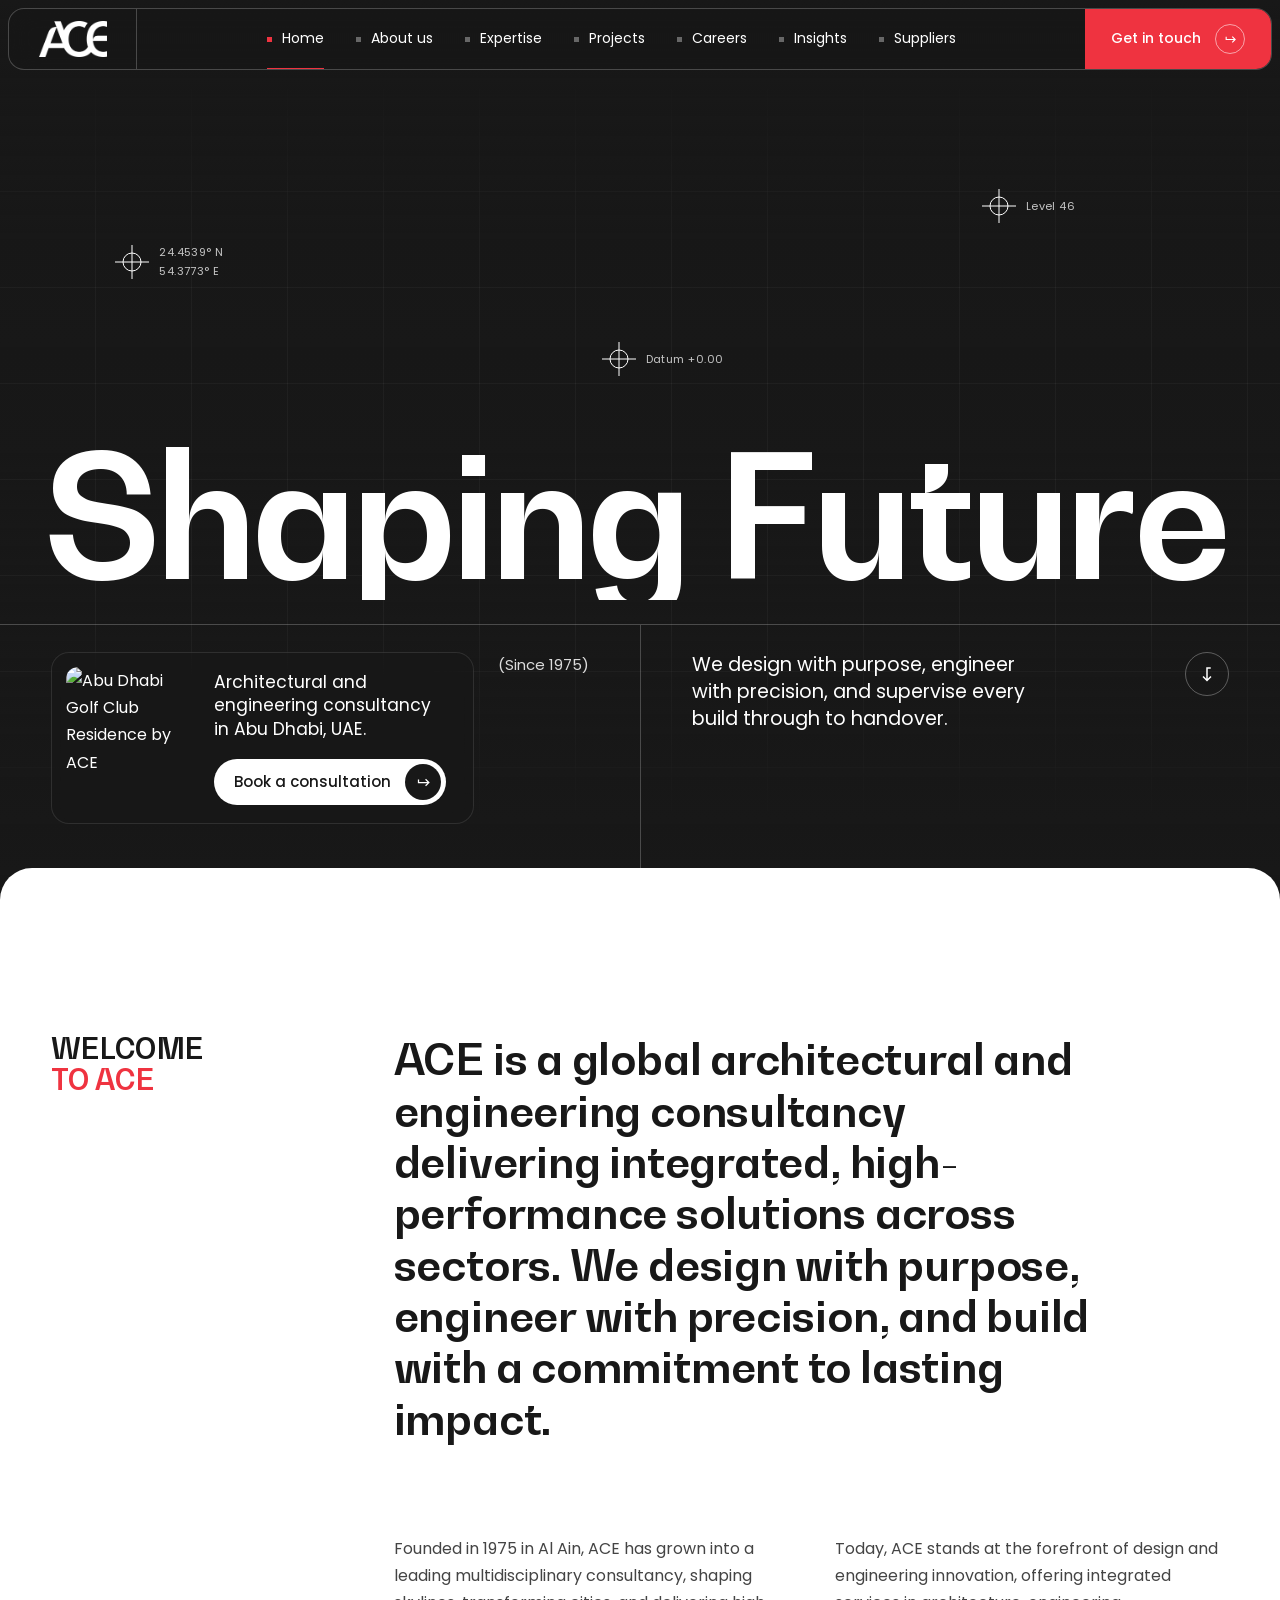
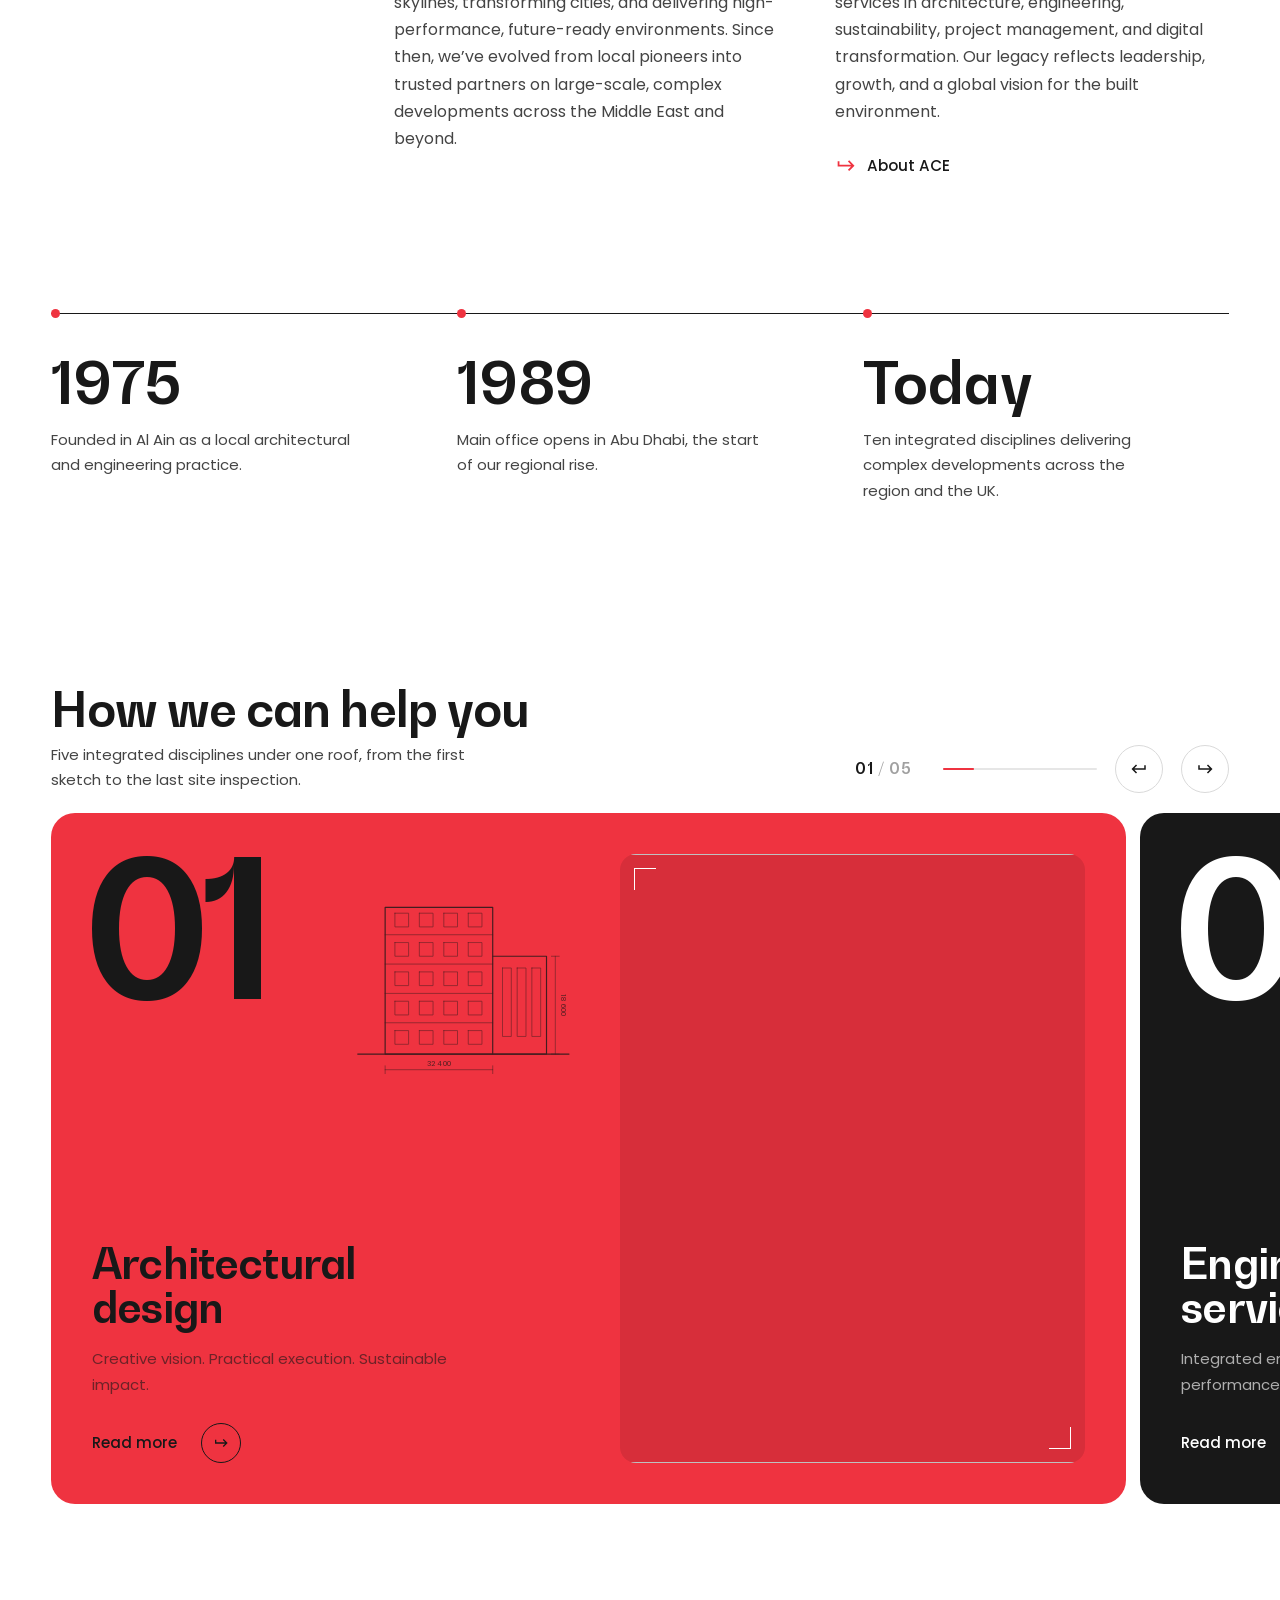
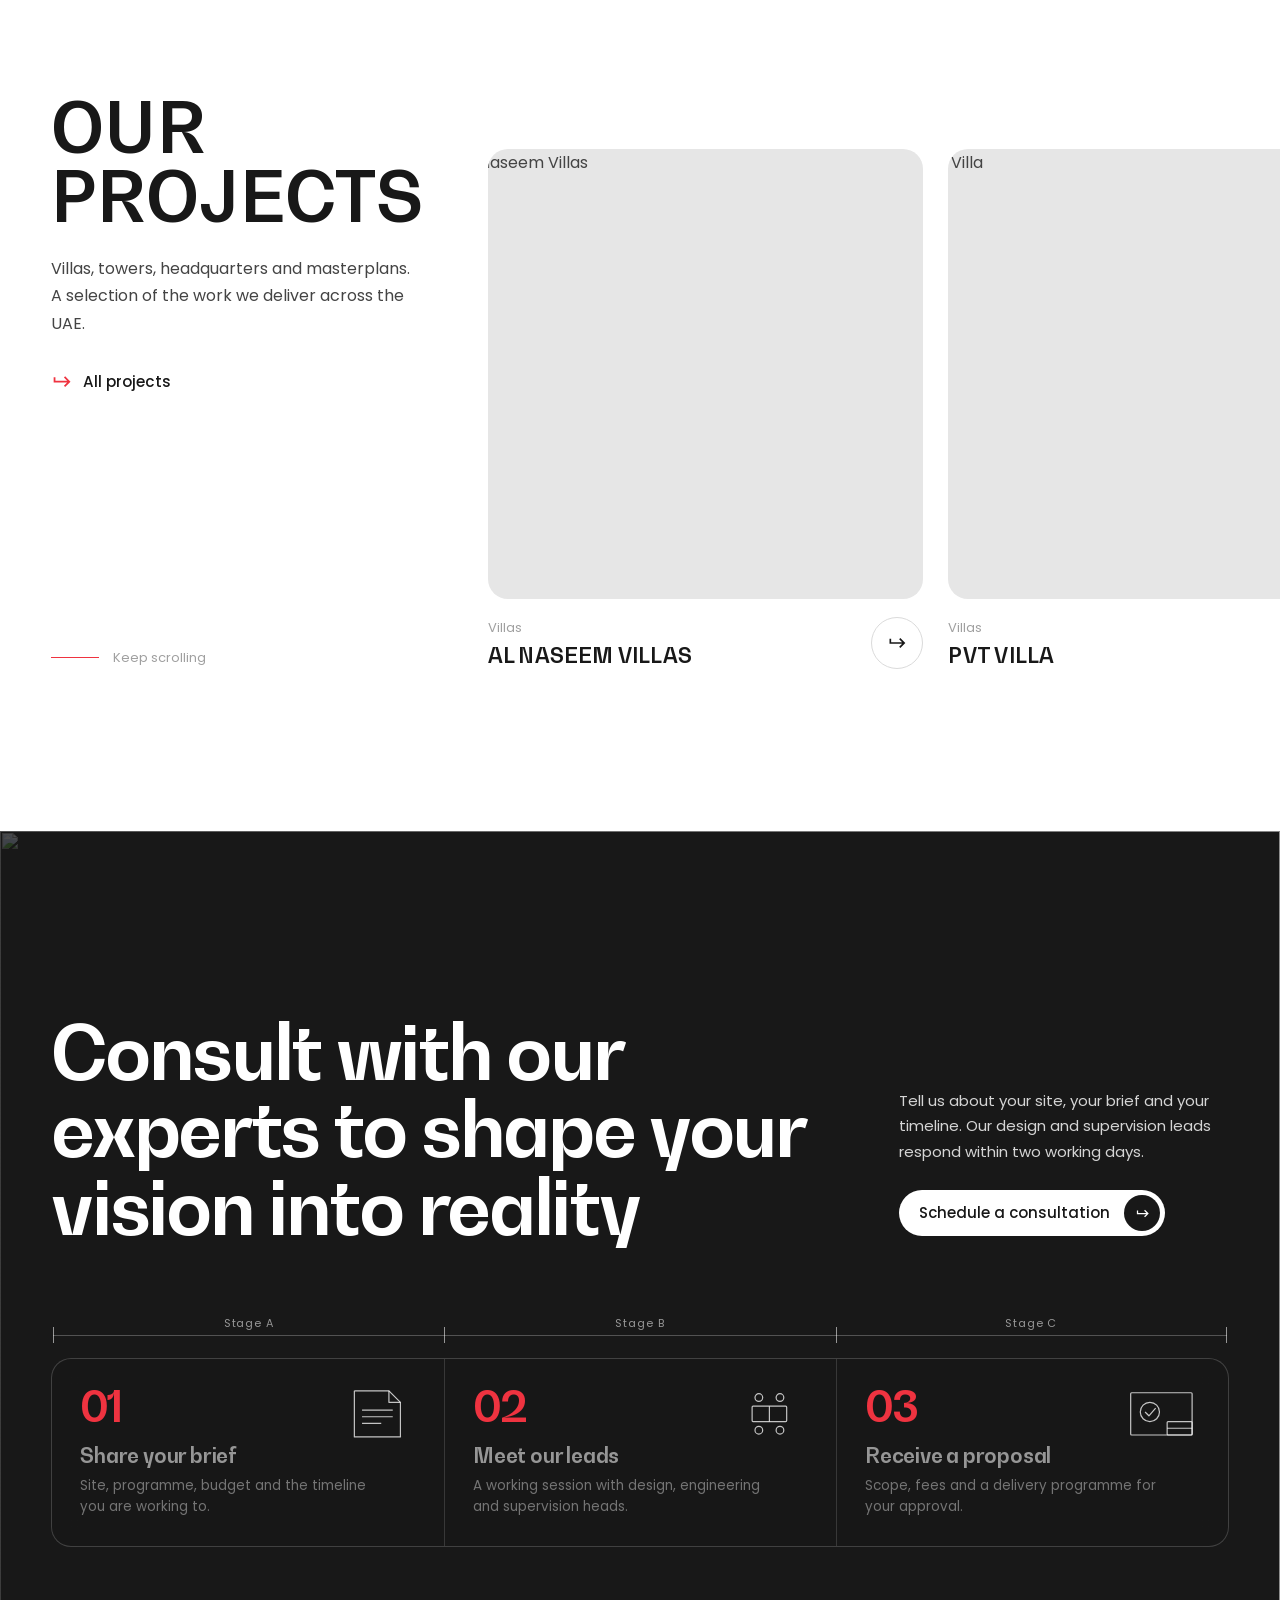
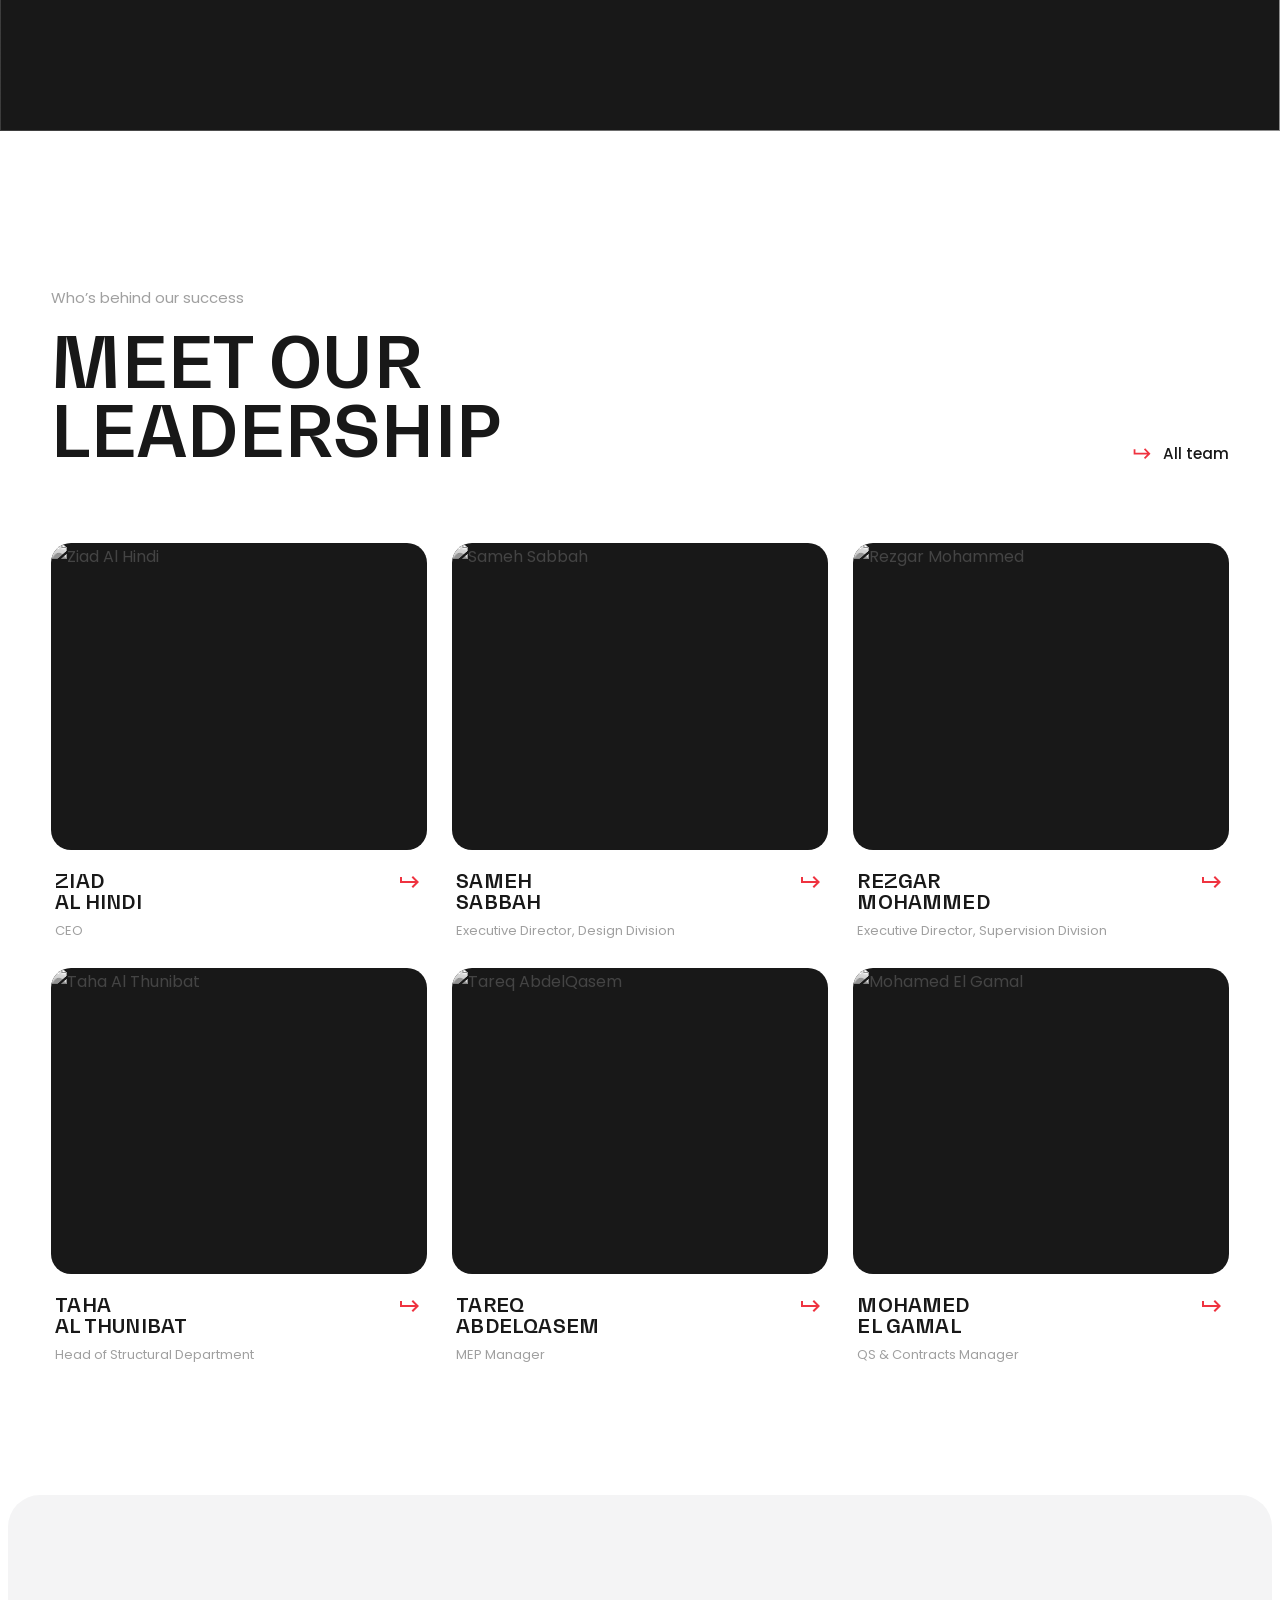
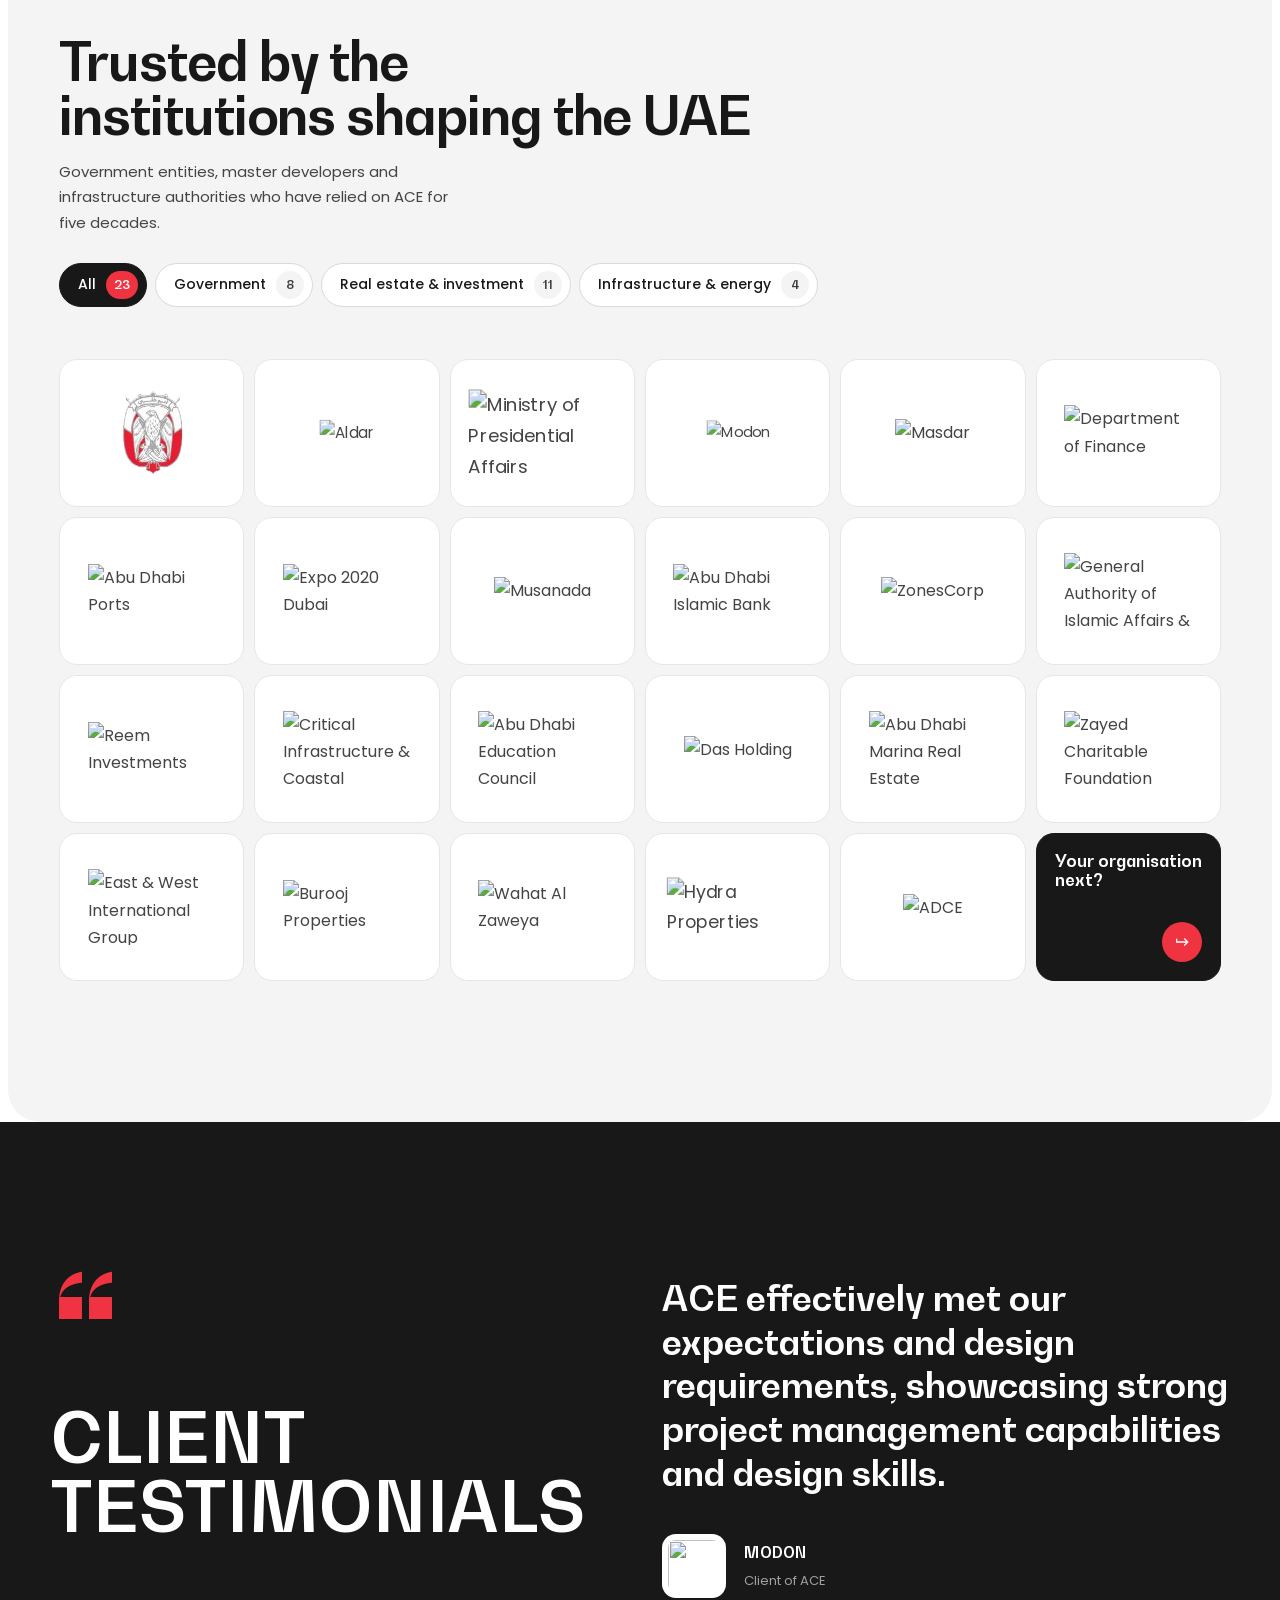
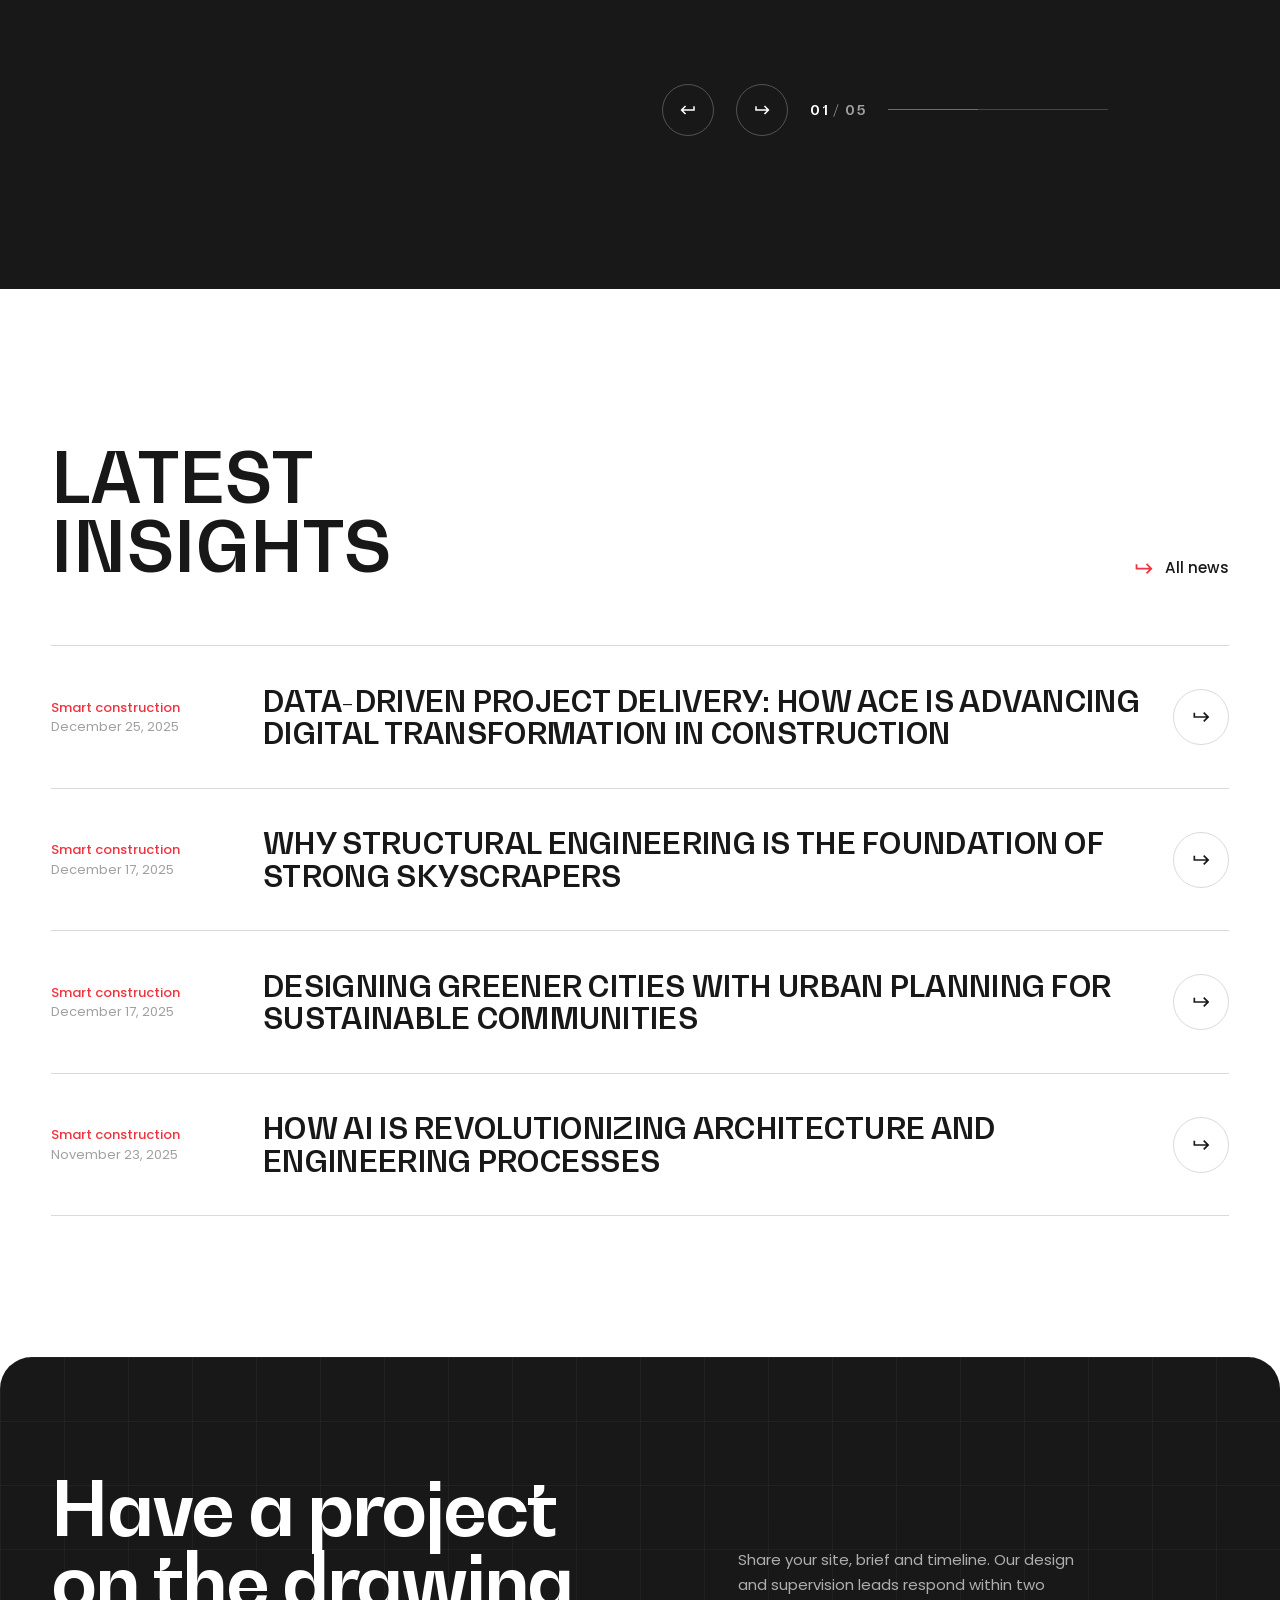
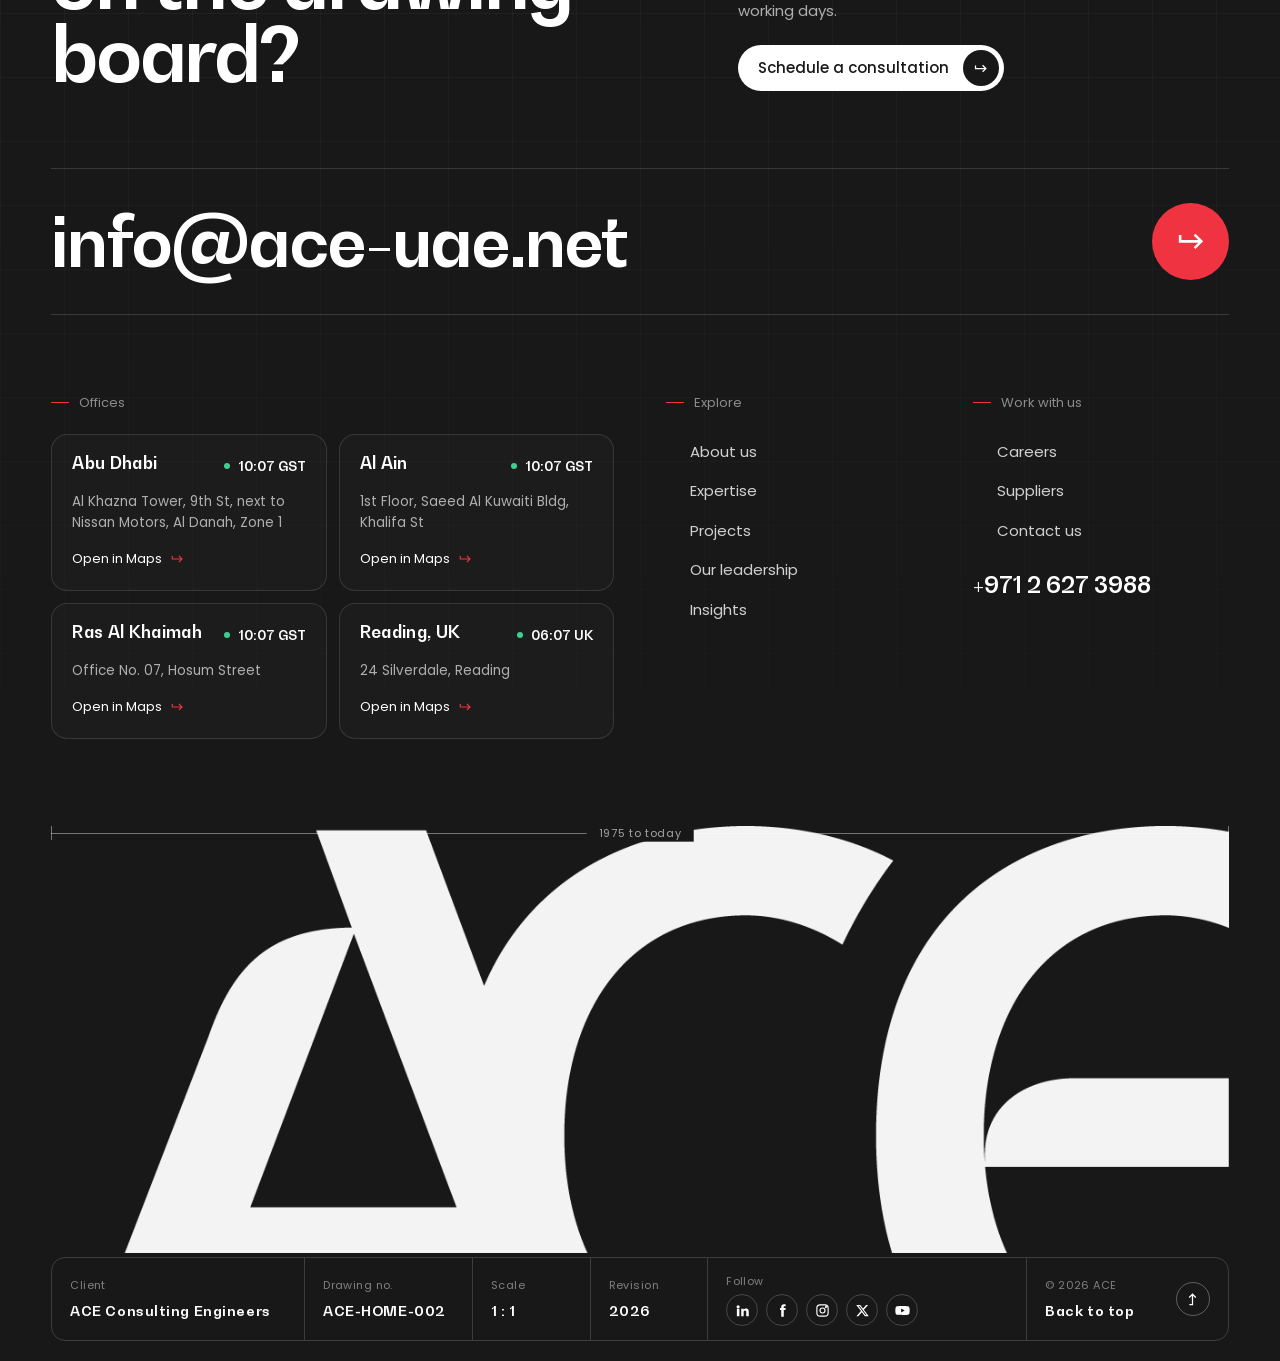
==== index.html @ 5bf9ca22 "Fix What We Do scroll travel and restore option-2 consult sheet styling." ====
<!DOCTYPE html>
<html lang="en">
<head>
<meta charset="utf-8">
<meta name="viewport" content="width=device-width, initial-scale=1, viewport-fit=cover">
<title>ACE | Architectural & Engineering Consultancy — Home, option 2</title>
<meta name="description" content="ACE is a global architectural and engineering consultancy delivering integrated, high-performance solutions since 1975.">
<link rel="preconnect" href="https://fonts.googleapis.com">
<link rel="preconnect" href="https://fonts.gstatic.com" crossorigin>
<link href="https://fonts.googleapis.com/css2?family=Poppins:wght@300;400;500;600&display=swap" rel="stylesheet">
<script>
  // Decide on motion before first paint so the intro never flashes
  (function () {
    var reduce = window.matchMedia('(prefers-reduced-motion: reduce)').matches;
    if (!reduce) document.documentElement.classList.add('anim');
  })();
</script>
<style>
@font-face {
  font-family: 'bw';
  src: url([data-uri]) format('woff2');
  font-display: swap;
}

:root {
  color-scheme: light;
  --red: #EF3340;
  --red-deep: #D91E31;
  --ink: #181818;
  --deep: #212121;
  --graphite: #414042;
  --text: #444444;
  --stone: #A0A0A0;
  --line: #DADADA;
  --mist: #E6E6E6;
  --paper: #F4F4F5;
  --white: #FFFFFF;

  --display: 'bw', 'Poppins', 'Helvetica Neue', Arial, sans-serif;
  --body: 'Poppins', 'Helvetica Neue', Arial, sans-serif;

  --gutter: clamp(20px, 4vw, 64px);
  --max: 1440px;
  --ease: cubic-bezier(.22, .8, .2, 1);
}

*, *::before, *::after { box-sizing: border-box; }
html { -webkit-text-size-adjust: 100%; }
html.lenis, html.lenis body { height: auto; }
.lenis.lenis-smooth { scroll-behavior: auto !important; }
.lenis.lenis-stopped { overflow: hidden; }

body {
  margin: 0;
  background: var(--white);
  color: var(--text);
  font-family: var(--body);
  font-size: 16px;
  line-height: 1.7;
  font-weight: 400;
  -webkit-font-smoothing: antialiased;
  overflow-x: hidden;
}
img { display: block; max-width: 100%; }
a { color: inherit; text-decoration: none; }
button { font: inherit; color: inherit; background: none; border: 0; cursor: pointer; padding: 0; }
:focus-visible { outline: 2px solid var(--red); outline-offset: 3px; border-radius: 2px; }
h1, h2, h3, h4 { margin: 0; font-family: var(--display); font-weight: 500; color: var(--ink); text-transform: uppercase; letter-spacing: .01em; line-height: 1; }
p { margin: 0; }
ul { margin: 0; padding: 0; list-style: none; }

.wrap { width: 100%; max-width: var(--max); margin: 0 auto; padding-left: var(--gutter); padding-right: var(--gutter); }
.sr { position: absolute; width: 1px; height: 1px; overflow: hidden; clip: rect(0 0 0 0); white-space: nowrap; }
.h2 { font-size: clamp(2.4rem, 5.4vw, 5rem); }
.lead { font-size: clamp(1rem, 1.15vw, 1.125rem); color: var(--text); max-width: 60ch; }

/* Arrow link — the brand's red arrow, kept from the current site */
.arrow-link {
  display: inline-flex; align-items: center; gap: .7em;
  font-family: var(--body); font-weight: 500; font-size: .95rem; color: var(--ink);
}
.arrow-link svg { width: 1.4em; height: 1.4em; color: var(--red); transition: transform .5s var(--ease); }
.arrow-link:hover svg { transform: translateX(6px); }

.btn {
  display: inline-flex; align-items: center; gap: .8em;
  height: 52px; padding: 0 26px; border-radius: 999px; white-space: nowrap;
  font-weight: 500; font-size: .95rem; letter-spacing: .01em;
  transition: background-color .4s var(--ease), color .4s var(--ease), border-color .4s var(--ease);
}
.btn--red { background: var(--red); color: var(--white); }
.btn--red:hover { background: var(--red-deep); }
.btn--ghost { border: 1px solid rgba(255,255,255,.5); color: var(--white); }
.btn--ghost:hover { background: var(--white); color: var(--ink); border-color: var(--white); }
.btn svg { width: 18px; height: 18px; }

/* ───────── Scroll progress ───────── */
.progress { position: fixed; inset: 0 0 auto 0; height: 3px; z-index: 120; pointer-events: none; }
.progress span { display: block; height: 100%; background: var(--red); transform-origin: 0 50%; transform: scaleX(0); }

/* ───────── Intro loader ───────── */
.loader { display: none; }
.anim .loader {
  display: flex; position: fixed; inset: 0; z-index: 200;
  background: var(--ink); color: var(--white);
  align-items: center; justify-content: center; flex-direction: column; gap: 28px;
}
.loader__logo { width: clamp(140px, 16vw, 220px); overflow: hidden; }
.loader__logo img { width: 100%; height: auto; }
.loader__years { font-family: var(--display); font-size: 14px; letter-spacing: .3em; color: var(--stone); display: flex; gap: 14px; align-items: center; }
.loader__years i { display: block; width: 60px; height: 1px; background: rgba(255,255,255,.25); position: relative; overflow: hidden; }
.loader__years i::after { content: ""; position: absolute; inset: 0; background: var(--red); transform: scaleX(var(--p, 0)); transform-origin: 0 50%; }

/* ───────── Header ───────── */
.header {
  position: fixed; top: 0; left: 0; right: 0; z-index: 100;
  padding-top: env(safe-area-inset-top, 0px);
  transition: transform .6s var(--ease), background-color .5s var(--ease), box-shadow .5s var(--ease);
}
.header__in { position: relative; display: flex; align-items: stretch; height: 62px; margin: 8px 8px 0; border: 1px solid rgba(255,255,255,.22); border-radius: 16px; overflow: hidden; background: rgba(24,24,24,.18); -webkit-backdrop-filter: blur(12px); backdrop-filter: blur(12px); transition: background-color .5s var(--ease), border-color .5s var(--ease); }
.header__logo { position: relative; flex: none; width: 128px; display: flex; align-items: center; justify-content: center; border-right: 1px solid rgba(255,255,255,.22); transition: border-color .5s var(--ease); }
.header__logo img { position: absolute; left: 50%; top: 50%; width: 68px; height: 36px; transform: translate(-50%, -50%); object-fit: contain; transition: opacity .4s var(--ease); }
.header__logo .dark { opacity: 0; }
.nav { flex: 1; display: flex; align-items: center; justify-content: center; gap: 0; }
.nav a { display: inline-flex; align-items: center; gap: 10px; height: 100%; padding: 0 clamp(10px, 1.25vw, 20px); font-size: 14px; color: var(--white); position: relative; transition: color .4s var(--ease); }
.nav a::before { content: ""; width: 5px; height: 5px; background: currentColor; opacity: .35; flex: none; transition: transform .5s var(--ease), background-color .4s var(--ease), opacity .4s var(--ease); }
.nav a:hover::before { opacity: 1; background: var(--red); transform: rotate(45deg) scale(1.3); }
.nav a[aria-current="page"]::before { opacity: 1; background: var(--red); }
.nav a::after { content: ""; position: absolute; left: clamp(10px, 1.25vw, 20px); right: clamp(10px, 1.25vw, 20px); bottom: -1px; height: 2px; background: var(--red); transform: scaleX(0); transform-origin: 0 50%; transition: transform .5s var(--ease); }
.nav a[aria-current="page"]::after { transform: scaleX(1); }
.header__meta { display: flex; align-items: center; gap: 10px; padding: 0 22px; border-left: 1px solid rgba(255,255,255,.22); font-size: 13px; color: rgba(255,255,255,.8); white-space: nowrap; transition: color .4s, border-color .5s var(--ease); }
.header__meta i { width: 5px; height: 5px; background: #3ECF8E; display: block; }
.nav-cta { display: inline-flex; align-items: center; gap: 14px; padding: 0 26px; background: var(--red); color: var(--white); font-size: 14px; font-weight: 500; white-space: nowrap; transition: background-color .4s var(--ease); }
.nav-cta span { width: 30px; height: 30px; border-radius: 50%; border: 1px solid rgba(255,255,255,.55); display: flex; align-items: center; justify-content: center; transition: transform .5s var(--ease), background-color .4s; }
.nav-cta svg { width: 13px; height: 13px; }
.nav-cta:hover { background: var(--red-deep); }
.nav-cta:hover span { transform: translateX(3px); background: var(--white); color: var(--red); }
.menu-btn { display: none; width: 62px; flex: none; border-left: 1px solid rgba(255,255,255,.22); align-items: center; justify-content: center; flex-direction: column; gap: 5px; margin-left: auto; }
.menu-btn span { display: block; width: 18px; height: 1.5px; background: var(--white); transition: transform .4s var(--ease), background-color .4s; }

.header.is-solid .header__in { background: rgba(255,255,255,.94); border-color: var(--line); }
.header.is-solid .header__logo, .header.is-solid .header__meta, .header.is-solid .menu-btn { border-color: var(--line); }
.header.is-solid .header__logo .dark { opacity: 1; }
.header.is-solid .header__logo .light { opacity: 0; }
.header.is-solid .nav a, .header.is-solid .header__meta { color: var(--ink); }
.header.is-solid .menu-btn span { background: var(--ink); }
.header.is-hidden, .header.is-tucked { transform: translateY(-100%); }

.mobile-menu {
  position: fixed; inset: 0; z-index: 99; color: var(--white);
  padding: calc(92px + env(safe-area-inset-top, 0px)) 22px calc(22px + env(safe-area-inset-bottom, 0px));
  display: flex; flex-direction: column; justify-content: space-between; gap: 24px;
  background-color: var(--ink);
  background-image: linear-gradient(rgba(255,255,255,.05) 1px, transparent 1px), linear-gradient(90deg, rgba(255,255,255,.05) 1px, transparent 1px);
  background-size: 56px 56px;
  clip-path: inset(0 0 100% 0); transition: clip-path .7s var(--ease); visibility: hidden;
  overflow-y: auto; -webkit-overflow-scrolling: touch;
}
.mobile-menu.is-open { clip-path: inset(0 0 0 0); visibility: visible; }
.mobile-menu nav { overflow: visible; }
.mobile-menu nav a { display: flex; align-items: center; gap: 14px; font-family: var(--display); text-transform: none; font-size: clamp(1.45rem, 6.4vw, 2rem); letter-spacing: -.02em; line-height: 1.15; color: var(--white); padding: 13px 2px; border-bottom: 1px solid rgba(255,255,255,.12); }
.mobile-menu nav a span { font-family: var(--body); font-size: 12px; letter-spacing: .12em; color: var(--red); width: 26px; flex: none; }
.mobile-menu nav a[aria-current="page"] span { color: var(--white); }
.mobile-menu nav a:hover, .mobile-menu nav a:active { color: var(--red); }
.mobile-menu__foot { display: flex; flex-direction: column; align-items: flex-start; gap: 16px; padding-top: 8px; }
.mobile-menu__foot .pill { background: var(--red); color: var(--white); }
.mobile-menu__foot .pill b { background: var(--white); color: var(--red); }
.mobile-menu p { color: rgba(255,255,255,.62); font-size: 14px; line-height: 1.6; }
.mobile-menu p a { color: var(--white); }
body.menu-open { overflow: hidden; }
body.menu-open .header { transform: none; }
body.menu-open .header__in { background: rgba(24,24,24,.78); border-color: rgba(255,255,255,.2); -webkit-backdrop-filter: blur(18px); backdrop-filter: blur(18px); }
body.menu-open .header .header__logo .dark { opacity: 0; }
body.menu-open .header .header__logo .light { opacity: 1; }
body.menu-open .menu-btn { border-color: rgba(255,255,255,.28); background: rgba(255,255,255,.06); }
body.menu-open .menu-btn span { background: var(--white); }
body.menu-open .menu-btn span:first-child { transform: translateY(3.25px) rotate(45deg); }
body.menu-open .menu-btn span:last-child { transform: translateY(-3.25px) rotate(-45deg); }

/* ───────── Hero ───────── */
.hero { position: relative; height: 100vh; height: 100svh; min-height: 700px; overflow: hidden; background: var(--ink); color: var(--white); display: flex; flex-direction: column; justify-content: flex-end; }
.hero__media { position: absolute; inset: 0; will-change: transform; overflow: hidden; }
.hero__vid { width: 100%; height: 100%; object-fit: cover; display: block; transform: scale(1.08); }
.hero__shade { position: absolute; inset: 0; background: linear-gradient(180deg, rgba(24,24,24,.5) 0%, rgba(24,24,24,0) 26%, rgba(24,24,24,.08) 50%, rgba(24,24,24,.72) 82%, rgba(24,24,24,.86) 100%); }
/* Drafting overlay: grid, survey marks, dimension lines */
.hero__grid-lines { position: absolute; inset: 0; pointer-events: none; opacity: .55;
  background-image: linear-gradient(rgba(255,255,255,.07) 1px, transparent 1px), linear-gradient(90deg, rgba(255,255,255,.07) 1px, transparent 1px);
  background-size: 96px 96px; background-position: -1px -1px;
  -webkit-mask-image: linear-gradient(180deg, transparent 8%, #000 30%, #000 70%, transparent 92%); mask-image: linear-gradient(180deg, transparent 8%, #000 30%, #000 70%, transparent 92%); }
.mark { position: absolute; display: flex; align-items: center; gap: 10px; font-size: 11px; letter-spacing: .04em; color: rgba(255,255,255,.75); pointer-events: none; }
.mark svg { width: 34px; height: 34px; color: var(--white); flex: none; }
.mark svg circle, .mark svg line { fill: none; stroke: currentColor; stroke-width: 1; }
.mark--a { top: 27%; left: 9%; }
.mark--b { top: 38%; left: 47%; }
.mark--c { top: 21%; right: 16%; }
.vdim { position: absolute; right: var(--gutter); top: 22%; height: 32%; width: 22px; color: rgba(255,255,255,.7); pointer-events: none; }
.vdim::before { content: ""; position: absolute; left: 50%; top: 0; bottom: 0; width: 1px; background: currentColor; transform-origin: 50% 0; transform: scaleY(var(--s, 1)); }
.vdim i { position: absolute; left: 3px; right: 3px; height: 1px; background: currentColor; }
.vdim i:first-child { top: 0; } .vdim i:last-of-type { bottom: 0; }
.vdim span { position: absolute; top: 50%; left: 50%; transform: translate(-50%, -50%) rotate(-90deg); white-space: nowrap; font-size: 11px; background: transparent; padding: 0 8px; letter-spacing: .04em; }

.hero__title { position: relative; z-index: 2; padding: 0 var(--gutter); }
.hdim { position: relative; height: 18px; margin-bottom: clamp(6px, 1.2vw, 16px); color: rgba(255,255,255,.7); }
.hdim::before { content: ""; position: absolute; left: 0; right: 0; top: 50%; height: 1px; background: currentColor; transform-origin: 0 50%; transform: scaleX(var(--s, 1)); }
.hdim i { position: absolute; top: 2px; bottom: 2px; width: 1px; background: currentColor; }
.hdim i:first-child { left: 0; } .hdim i:nth-child(2) { right: 0; }
.hdim span { position: absolute; left: 50%; top: 50%; transform: translate(-50%, -50%); font-size: 11px; letter-spacing: .06em; padding: 0 12px; background: transparent; white-space: nowrap; }
.hdim span::before { content: ""; position: absolute; inset: 2px 0; background: rgba(24,24,24,.0); }
.hero__h1 { display: inline-block; font-family: var(--display); text-transform: none; color: var(--white); font-weight: 500; line-height: .86; letter-spacing: -.035em; white-space: nowrap; font-size: 12.4vw; margin-left: -.04em; padding-bottom: .04em; }
.hero__h1 .ch { display: inline-block; overflow: hidden; vertical-align: top; padding-bottom: .06em; margin-bottom: -.06em; }
.hero__h1 .ch > span { display: inline-block; }

.hero__bar { position: relative; z-index: 2; margin-top: clamp(18px, 3vh, 36px); border-top: 1px solid rgba(255,255,255,.22); display: grid; grid-template-columns: 1fr 1fr; }
.hero__bar > div { padding: clamp(20px, 3vh, 38px) var(--gutter) calc(clamp(22px, 4vh, 44px) + 40px + env(safe-area-inset-bottom, 0px)); position: relative; }
.hero__bar > div + div { border-left: 1px solid rgba(255,255,255,.22); }
.hero__bar-l { display: flex; justify-content: space-between; align-items: flex-start; gap: 24px; }
.hero__note { font-size: 15px; color: rgba(255,255,255,.85); white-space: nowrap; }
.hcard { display: flex; gap: 20px; padding: 14px; padding-right: 26px; border-radius: 18px; background: rgba(24,24,24,.42); -webkit-backdrop-filter: blur(18px); backdrop-filter: blur(18px); border: 1px solid rgba(255,255,255,.1); max-width: 560px; }
.hcard__img { width: clamp(110px, 10vw, 150px); aspect-ratio: 1; border-radius: 12px; overflow: hidden; flex: none; position: relative; }
.hcard__img img { width: 100%; height: 100%; object-fit: cover; transition: transform 1.2s var(--ease); }
.hcard:hover .hcard__img img { transform: scale(1.1); }
.hcard__body { display: flex; flex-direction: column; justify-content: space-between; gap: 18px; padding: 4px 0; }
.hcard__body p { font-size: clamp(1.02rem, 1.35vw, 1.3rem); line-height: 1.35; color: var(--white); }
.pill { display: inline-flex; align-items: center; gap: 14px; height: 46px; padding: 0 5px 0 20px; border-radius: 999px; background: var(--white); color: var(--ink); font-size: 15px; font-weight: 500; align-self: flex-start; transition: background-color .45s var(--ease), color .45s var(--ease), padding .45s var(--ease); white-space: nowrap; }
.pill b { width: 36px; height: 36px; border-radius: 50%; background: var(--ink); color: var(--white); display: flex; align-items: center; justify-content: center; font-weight: 400; transition: transform .5s var(--ease), background-color .45s var(--ease); }
.pill svg { width: 15px; height: 15px; }
.pill:hover { background: var(--red); color: var(--white); padding-left: 26px; }
.pill:hover b { transform: translateX(3px); background: var(--white); color: var(--red); }
.hero__bar-r { display: flex; justify-content: space-between; gap: 24px; }
.hero__bar-r p { font-size: clamp(1.05rem, 1.5vw, 1.45rem); line-height: 1.4; color: var(--white); max-width: 30ch; }
.hero__down { width: 44px; height: 44px; border-radius: 50%; border: 1px solid rgba(255,255,255,.3); display: flex; align-items: center; justify-content: center; flex: none; color: var(--white); transition: background-color .4s var(--ease), border-color .4s; }
.hero__down svg { width: 18px; height: 18px; animation: bob 2.4s var(--ease) infinite; }
.hero__down:hover { background: var(--red); border-color: var(--red); }
@keyframes bob { 0%, 100% { transform: translateY(-3px); } 50% { transform: translateY(4px); } }

/* Sections slide over the pinned hero */
main > section:not(.hero) { position: relative; z-index: 2; }

/* ───────── Welcome ───────── */
.welcome { background: var(--white); border-radius: 32px 32px 0 0; margin-top: -32px; padding: clamp(90px, 13vw, 180px) 0 clamp(80px, 10vw, 140px); }
.welcome__grid { display: grid; grid-template-columns: minmax(200px, 3fr) 9fr; gap: clamp(32px, 5vw, 96px); }
.welcome__label h2 { font-size: clamp(1.6rem, 2.2vw, 2rem); line-height: 1.1; }
.welcome__label h2 span { color: var(--red); display: block; }
.statement { font-family: var(--display); text-transform: none; font-size: clamp(1.7rem, 3.4vw, 3.3rem); line-height: 1.18; color: var(--ink); letter-spacing: -.005em; max-width: 24ch; }
.anim .statement .w { color: var(--line); }
.welcome__more { display: grid; grid-template-columns: minmax(200px, 3fr) 9fr; gap: clamp(32px, 5vw, 96px); margin-top: clamp(56px, 7vw, 100px); }
.welcome__more .lead { grid-column: 2; columns: 2; column-gap: 48px; max-width: none; }
.welcome__more .lead p + p { margin-top: 1em; }

.timeline { margin-top: clamp(80px, 10vw, 140px); position: relative; }
.timeline__rule { height: 1px; background: var(--mist); position: relative; margin-bottom: 36px; }
.timeline__rule span { position: absolute; inset: 0; background: var(--ink); transform-origin: 0 50%; }
.timeline__list { display: grid; grid-template-columns: repeat(3, 1fr); gap: 40px; }
.timeline__item { position: relative; padding-top: 4px; }
.timeline__item::before { content: ""; position: absolute; top: -41px; left: 0; width: 9px; height: 9px; border-radius: 50%; background: var(--red); }
.timeline__year { font-family: var(--display); font-size: clamp(2.6rem, 4.6vw, 4.4rem); color: var(--ink); line-height: 1; display: block; margin-bottom: 14px; }
.timeline__item p { font-size: 15px; max-width: 34ch; }

/* ───────── What we do: scroll-driven carousel ───────── */
.svc { background: var(--white); padding-top: 0; }
.svc__pin { height: 100vh; height: 100svh; min-height: 620px; display: flex; flex-direction: column; justify-content: flex-start; gap: clamp(14px, 2.2vh, 26px); padding: clamp(36px, 6vh, 60px) 0 clamp(16px, 3vh, 32px); }
.svc__head { display: flex; justify-content: space-between; align-items: flex-end; gap: 32px; flex-wrap: wrap; }
.svc__head h2 { font-size: clamp(2rem, min(3.8vw, 6vh), 3.8rem); text-transform: none; letter-spacing: -.02em; }
.svc__head p { max-width: 46ch; font-size: 15px; margin-top: 8px; }
.svc__ctrl { display: flex; align-items: center; gap: 18px; }
.svc__count { font-family: var(--display); font-size: 15px; letter-spacing: .06em; color: var(--stone); min-width: 70px; }
.svc__count b { color: var(--ink); font-weight: 500; }
.svc__bar { width: clamp(80px, 12vw, 180px); height: 2px; background: var(--mist); position: relative; overflow: hidden; border-radius: 2px; }
.svc__bar span { position: absolute; inset: 0; background: var(--red); transform-origin: 0 50%; transform: scaleX(.1); transition: transform .7s var(--ease); }
.svc__ctrl button { width: 48px; height: 48px; border-radius: 50%; border: 1px solid var(--line); display: flex; align-items: center; justify-content: center; color: var(--ink); transition: background-color .4s var(--ease), color .4s, border-color .4s; }
.svc__ctrl button:hover { background: var(--ink); color: var(--white); border-color: var(--ink); }
.svc__ctrl svg { width: 18px; height: 18px; }

.svc__track { flex: 1; min-height: 0; display: flex; gap: 14px; padding: 0 var(--gutter); overflow-x: auto; scroll-snap-type: x mandatory; scroll-padding-left: var(--gutter); scrollbar-width: none; -webkit-overflow-scrolling: touch; }
.svc__track::-webkit-scrollbar { display: none; }
.svc-card { --fg: var(--ink); --soft: rgba(24,24,24,.6); flex: 0 0 min(84vw, 1480px); height: auto; max-height: 860px; border-radius: 24px; position: relative; overflow: hidden; display: grid; grid-template-columns: 1.05fr 1fr; gap: clamp(20px, 3vw, 48px); padding: clamp(22px, 3.2vw, 52px); color: var(--fg); scroll-snap-align: start; transform-origin: 50% 60%; }
.svc-card.t-red { background: var(--red); }
.svc-card.t-ink { background: var(--ink); --fg: var(--white); --soft: rgba(255,255,255,.65); }
.svc-card.t-mist { background: var(--mist); }
.svc-card.t-graphite { background: var(--graphite); --fg: var(--white); --soft: rgba(255,255,255,.65); }
.svc-card__l { position: relative; display: flex; flex-direction: column; justify-content: space-between; min-width: 0; }
.svc-num { font-family: var(--display); font-size: clamp(6rem, min(15vw, 26vh), 17rem); line-height: .78; letter-spacing: -.05em; color: var(--fg); display: block; margin-left: -.05em; }
.svc-draw { position: absolute; right: 0; top: 4%; width: min(48%, 300px); color: var(--fg); opacity: .8; pointer-events: none; }
.svc-draw svg { width: 100%; height: auto; overflow: visible; }
.svc-draw svg :is(line, rect, circle, path, polyline, ellipse) { fill: none; stroke: currentColor; stroke-width: 1.15; vector-effect: non-scaling-stroke; stroke-linecap: round; stroke-linejoin: round; stroke-dasharray: 1; stroke-dashoffset: 1; transition: stroke-dashoffset 1.9s var(--ease); }
.svc-draw svg .thin { stroke-width: .7; opacity: .7; }
.svc-draw svg text { fill: currentColor; stroke: none; font-family: var(--body); font-size: 7px; letter-spacing: .04em; opacity: 0; transition: opacity .8s var(--ease) .9s; }
.svc-card.is-active .svc-draw svg :is(line, rect, circle, path, polyline, ellipse),
.svc-card:hover .svc-draw svg :is(line, rect, circle, path, polyline, ellipse),
html:not(.anim) .svc-draw svg :is(line, rect, circle, path, polyline, ellipse) { stroke-dashoffset: 0; }
.svc-card.is-active .svc-draw svg text, .svc-card:hover .svc-draw svg text, html:not(.anim) .svc-draw svg text { opacity: .85; }
.svc-card__txt { position: relative; }
.svc-card__txt h3 { font-family: var(--display); text-transform: none; font-size: clamp(1.8rem, 3.3vw, 3.4rem); line-height: 1.05; letter-spacing: -.02em; color: var(--fg); max-width: 13ch; }
.svc-card__txt p { color: var(--soft); font-size: 15px; max-width: 44ch; margin-top: 16px; }
.svc-card__more { margin-top: 26px; display: inline-flex; align-items: center; gap: 12px; font-weight: 500; font-size: 15px; color: var(--fg); }
.svc-card__more b { width: 40px; height: 40px; border-radius: 50%; border: 1px solid currentColor; display: flex; align-items: center; justify-content: center; font-weight: 400; transition: transform .5s var(--ease), background-color .4s var(--ease), color .4s; }
.svc-card__more svg { width: 16px; height: 16px; }
.svc-card__more:hover b { transform: translateX(4px); background: var(--fg); }
.t-red .svc-card__more:hover b, .t-mist .svc-card__more:hover b { color: var(--white); }
.t-ink .svc-card__more:hover b, .t-graphite .svc-card__more:hover b { color: var(--ink); }

.svc-media { position: relative; border-radius: 16px; overflow: hidden; min-height: 0; background: rgba(0,0,0,.1); }
.svc-media img { position: absolute; top: 0; left: -8%; width: 116%; max-width: none; height: 100%; object-fit: cover; transition: scale 1.4s var(--ease); }
.svc-card:hover .svc-media img { scale: 1.05; }
/* crop marks, like a drawing sheet */
.svc-media::before, .svc-media::after { content: ""; position: absolute; width: 22px; height: 22px; z-index: 2; border: 0 solid var(--white); pointer-events: none; }
.svc-media::before { top: 14px; left: 14px; border-top-width: 1.5px; border-left-width: 1.5px; }
.svc-media::after { bottom: 14px; right: 14px; border-bottom-width: 1.5px; border-right-width: 1.5px; }
.svc-media__list { position: absolute; left: 12px; right: 12px; bottom: 12px; z-index: 3; padding: 18px 20px; border-radius: 12px; background: rgba(24,24,24,.6); -webkit-backdrop-filter: blur(16px); backdrop-filter: blur(16px); color: var(--white); transform: translateY(calc(100% + 16px)); transition: transform .7s var(--ease); }
.svc-media__list b { display: block; font-weight: 500; font-size: 13px; color: rgba(255,255,255,.65); margin-bottom: 8px; }
.svc-media__list li { font-size: 14px; padding: 6px 0; border-top: 1px solid rgba(255,255,255,.12); display: flex; gap: 10px; align-items: center; }
.svc-media__list li::before { content: ""; width: 5px; height: 5px; border-radius: 50%; background: var(--red); flex: none; }
.svc-card:hover .svc-media__list, .svc-card:focus-within .svc-media__list { transform: none; }
.svc-media__tag { position: absolute; top: 14px; right: 14px; z-index: 2; font-size: 12px; color: var(--white); background: rgba(24,24,24,.45); -webkit-backdrop-filter: blur(10px); backdrop-filter: blur(10px); padding: 6px 12px; border-radius: 999px; }
.svc-end { flex: 0 0 clamp(260px, 26vw, 380px); border-radius: 24px; border: 1px dashed var(--line); display: flex; flex-direction: column; justify-content: center; align-items: flex-start; gap: 20px; padding: 36px; scroll-snap-align: start; }
.svc-end h3 { font-family: var(--display); text-transform: none; font-size: clamp(1.6rem, 2.4vw, 2.3rem); line-height: 1.1; }
@media (min-width: 901px) {
  .anim .svc__track { overflow: visible; scroll-snap-type: none; will-change: transform; }
}

/* ───────── Projects (horizontal) ───────── */
.projects { background: var(--white); overflow: hidden; }
.pj-pin { height: 100vh; height: 100svh; display: flex; align-items: center; }
.pj-track { display: flex; align-items: flex-end; gap: clamp(16px, 2vw, 28px); padding: 0 var(--gutter); will-change: transform; }
.pj-intro { flex: 0 0 clamp(300px, 30vw, 460px); display: flex; flex-direction: column; justify-content: space-between; padding-right: clamp(10px, 3vw, 50px); min-height: 64vh; }
.pj-intro .lead { margin: 24px 0 32px; }
.pj-hint { display: flex; align-items: center; gap: 14px; font-size: 13px; color: var(--stone); }
.pj-hint i { width: 48px; height: 1px; background: var(--line); position: relative; overflow: hidden; display: block; }
.pj-hint i::after { content: ""; position: absolute; inset: 0; background: var(--red); animation: hint 2s var(--ease) infinite; }
@keyframes hint { 0% { transform: translateX(-100%); } 100% { transform: translateX(100%); } }
.pj-card { flex: 0 0 auto; width: clamp(280px, 34vw, 520px); display: flex; flex-direction: column; gap: 18px; }
.pj-card__img { position: relative; overflow: hidden; border-radius: 20px; height: 50vh; background: var(--mist); }
.pj-card__img img { position: absolute; top: 0; left: -10%; width: 120%; max-width: none; height: 100%; object-fit: cover; transition: filter .6s var(--ease); }
.pj-card__img::after { content: ""; position: absolute; inset: 0; background: var(--ink); opacity: 0; transition: opacity .6s var(--ease); }
.pj-card:hover .pj-card__img::after { opacity: .18; }
.pj-card__meta { display: flex; justify-content: space-between; align-items: flex-start; gap: 20px; }
.pj-card__meta > div > span { font-size: 13px; color: var(--stone); display: block; margin-bottom: 6px; }
.pj-card__meta h3 { font-size: clamp(1.2rem, 1.6vw, 1.55rem); line-height: 1.1; transition: color .4s var(--ease); }
.pj-card:hover h3 { color: var(--red); }
.pj-card__go { position: relative; width: 52px; height: 52px; border-radius: 50%; border: 1px solid var(--line); flex: none; overflow: hidden; color: var(--ink); background: var(--white); transition: background-color .45s var(--ease), border-color .45s var(--ease), color .45s var(--ease), transform .6s var(--ease); }
.pj-card__go i { position: absolute; inset: 0; display: flex; align-items: center; justify-content: center; transition: transform .6s var(--ease); }
.pj-card__go i:last-child { transform: translateX(-120%); }
.pj-card__go svg { width: 20px; height: 20px; }
.pj-card:hover .pj-card__go, .pj-card:focus-visible .pj-card__go { background: var(--red); border-color: var(--red); color: var(--white); transform: scale(1.08); }
.pj-card:hover .pj-card__go i:first-child, .pj-card:focus-visible .pj-card__go i:first-child { transform: translateX(120%); }
.pj-card:hover .pj-card__go i:last-child, .pj-card:focus-visible .pj-card__go i:last-child { transform: none; }
.pj-end { flex: 0 0 clamp(240px, 22vw, 340px); display: flex; align-items: center; justify-content: center; }
.pj-end a { width: clamp(180px, 16vw, 240px); aspect-ratio: 1; border-radius: 50%; background: var(--ink); color: var(--white); display: flex; flex-direction: column; align-items: center; justify-content: center; gap: 10px; font-family: var(--display); text-transform: uppercase; font-size: 1.1rem; transition: background-color .5s var(--ease), transform .6s var(--ease); }
.pj-end a:hover { background: var(--red); transform: scale(1.05); }
.pj-end svg { width: 26px; height: 26px; }

/* ───────── Consult: a drafting window that opens into the invitation ───────── */
.consult { background: var(--white); }
.consult__pin { --p: 0; --ix: calc((1 - var(--p)) * 27%); --iy: calc((1 - var(--p)) * 20%); --rad: calc((1 - var(--p)) * 28px);
  height: 100vh; height: 100svh; position: relative; overflow: hidden; background: var(--white); }
html:not(.anim) .consult__pin { --p: 1; }
.consult__window { position: absolute; inset: 0; clip-path: inset(var(--iy) var(--ix) var(--iy) var(--ix) round var(--rad)); background: var(--ink); }
.consult__window img { position: absolute; inset: 0; width: 100%; height: 100%; object-fit: cover; transform: scale(calc(1.3 - var(--p) * .3)) translate(var(--ox, 0px), var(--oy, 0px)); }
.consult__shade { position: absolute; inset: 0; background: linear-gradient(90deg, rgba(24,24,24,.78) 0%, rgba(24,24,24,.45) 55%, rgba(24,24,24,.3) 100%); opacity: calc(.15 + var(--p) * .85); }
/* Drafting lens: a blueprint grid revealed around the cursor */
.consult__lens { position: absolute; inset: 0; pointer-events: none; opacity: 0; transition: opacity .5s var(--ease);
  background-image: linear-gradient(rgba(255,255,255,.28) 1px, transparent 1px), linear-gradient(90deg, rgba(255,255,255,.28) 1px, transparent 1px);
  background-size: 40px 40px;
  -webkit-mask-image: radial-gradient(circle 190px at var(--mx, 50%) var(--my, 50%), #000 0%, rgba(0,0,0,.4) 55%, transparent 100%);
  mask-image: radial-gradient(circle 190px at var(--mx, 50%) var(--my, 50%), #000 0%, rgba(0,0,0,.4) 55%, transparent 100%); }
.consult__pin.is-open:hover .consult__lens { opacity: 1; }
.consult__cursor { position: absolute; left: 0; top: 0; z-index: 3; pointer-events: none; opacity: 0; transition: opacity .4s var(--ease); color: var(--white); font-size: 11px; letter-spacing: .06em; }
.consult__cursor svg { width: 46px; height: 46px; display: block; margin: -23px 0 0 -23px; }
.consult__cursor svg :is(circle, line) { fill: none; stroke: currentColor; stroke-width: 1; }
.consult__cursor span { position: absolute; left: 30px; top: 6px; white-space: nowrap; background: rgba(24,24,24,.55); padding: 3px 8px; border-radius: 6px; -webkit-backdrop-filter: blur(6px); backdrop-filter: blur(6px); }
.consult__pin.is-open:hover .consult__cursor { opacity: 1; }

/* Frame that hugs the window while it is small: crop marks + live dimensions */
.consult__frame { position: absolute; top: var(--iy); bottom: var(--iy); left: var(--ix); right: var(--ix); pointer-events: none; z-index: 2; opacity: calc(1 - var(--p) * 1.6); color: var(--ink); }
.consult__frame i { position: absolute; width: 22px; height: 22px; border: 0 solid var(--red); }
.consult__frame i:nth-child(1) { top: -12px; left: -12px; border-top-width: 1.5px; border-left-width: 1.5px; }
.consult__frame i:nth-child(2) { top: -12px; right: -12px; border-top-width: 1.5px; border-right-width: 1.5px; }
.consult__frame i:nth-child(3) { bottom: -12px; left: -12px; border-bottom-width: 1.5px; border-left-width: 1.5px; }
.consult__frame i:nth-child(4) { bottom: -12px; right: -12px; border-bottom-width: 1.5px; border-right-width: 1.5px; }
.cdim { position: absolute; font-size: 11px; letter-spacing: .06em; color: var(--graphite); }
.cdim::before { content: ""; position: absolute; background: var(--line); }
.cdim--w { left: 0; right: 0; top: -34px; height: 14px; }
.cdim--w::before { left: 0; right: 0; top: 50%; height: 1px; }
.cdim--w b { position: absolute; top: 0; bottom: 0; width: 1px; background: var(--stone); }
.cdim--w b:first-of-type { left: 0; } .cdim--w b:last-of-type { right: 0; }
.cdim--h { top: 0; bottom: 0; left: -34px; width: 14px; }
.cdim--h::before { top: 0; bottom: 0; left: 50%; width: 1px; }
.cdim--h b { position: absolute; left: 0; right: 0; height: 1px; background: var(--stone); }
.cdim--h b:first-of-type { top: 0; } .cdim--h b:last-of-type { bottom: 0; }
.cdim em { font-style: normal; position: absolute; background: var(--white); padding: 0 10px; white-space: nowrap; font-variant-numeric: tabular-nums; }
.cdim--w em { left: 50%; top: 50%; transform: translate(-50%, -50%); }
.cdim--h em { top: 50%; left: 50%; transform: translate(-50%, -50%) rotate(-90deg); }

/* Words that sit beside the closed window and part as it opens */
.consult__side { position: absolute; top: 50%; z-index: 2; pointer-events: none; color: var(--ink); opacity: calc(1 - var(--p) * 2.2); }
.consult__side b { display: block; font-family: var(--display); font-weight: 500; font-size: clamp(2.2rem, 5vw, 5.6rem); line-height: .9; letter-spacing: -.03em; }
.consult__side small { display: block; font-size: 13px; color: var(--stone); margin-bottom: 14px; }
.consult__side--l { left: var(--gutter); transform: translate(calc(var(--p) * -30vw), -50%); }
.consult__side--r { right: var(--gutter); text-align: right; transform: translate(calc(var(--p) * 30vw), -50%); }
.consult__side--r small { margin: 14px 0 0; display: inline-flex; gap: 8px; align-items: center; }
.consult__side--r small::before { content: ""; width: 8px; height: 8px; border-radius: 2px; background: var(--red); animation: blink 1.6s steps(2) infinite; }
@keyframes blink { 50% { opacity: 0; } }

.consult__content { position: absolute; inset: 0; z-index: 4; display: flex; flex-direction: column; justify-content: center; color: var(--white); pointer-events: none; }
.consult__content a, .consult__content button, .consult__steps li { pointer-events: auto; }
.consult__content .wrap { display: grid; grid-template-columns: 1fr auto; align-items: end; gap: 40px; }
.consult h2 { color: var(--white); text-transform: none; font-size: clamp(2.4rem, 6vw, 6.4rem); line-height: .95; letter-spacing: -.03em; }
.consult h2 .line { display: block; overflow: hidden; padding-bottom: .06em; }
.consult h2 .line > span { display: block; }
.consult__aside { max-width: 330px; display: flex; flex-direction: column; gap: 26px; padding-bottom: 12px; }
.consult__aside p { color: rgba(255,255,255,.82); font-size: 15px; }
.magnet { will-change: transform; }

/* Process laid out like a drawing schedule: one sheet, three columns, a dimension line above */
.csheet { grid-column: 1 / -1; margin-top: clamp(20px, 4vh, 44px); }
.csheet__dim { position: relative; display: grid; grid-template-columns: repeat(3, 1fr); height: 22px; margin: 0 2px 12px; color: rgba(255,255,255,.55); }
.csheet__dim::before { content: ""; position: absolute; left: 0; right: 0; top: 50%; height: 1px; background: rgba(255,255,255,.25); }
.csheet__fill { position: absolute; left: 0; right: 0; top: 50%; height: 2px; margin-top: -1px; background: var(--red); transform-origin: 0 50%; transform: scaleX(var(--sp, 0)); }
.csheet__dim span { position: relative; display: flex; justify-content: center; align-items: center; font-size: 11px; letter-spacing: .08em; }
.csheet__dim span em { font-style: normal; padding: 0 10px; background: transparent; position: relative; top: -12px; transition: color .5s var(--ease); }
.csheet__dim span::before, .csheet__dim span:last-child::after { content: ""; position: absolute; top: 3px; bottom: 3px; width: 1px; background: rgba(255,255,255,.55); left: 0; }
.csheet__dim span:last-child::after { left: auto; right: 0; }
.csheet__dim span.is-on em, .csheet__dim span.is-done em { color: var(--white); }
.consult__steps { list-style: none; margin: 0; padding: 0; display: grid; grid-template-columns: repeat(3, 1fr); border: 1px solid rgba(255,255,255,.18); border-radius: 20px; background: rgba(24,24,24,.38); -webkit-backdrop-filter: blur(14px); backdrop-filter: blur(14px); overflow: hidden; }
.consult__steps li { position: relative; padding: clamp(18px, 2.4vw, 28px); display: grid; grid-template-columns: 1fr auto; grid-template-rows: auto auto 1fr; column-gap: 16px; color: var(--white); cursor: default; transition: background-color .6s var(--ease); }
.consult__steps li + li { border-left: 1px solid rgba(255,255,255,.14); }
.consult__steps li::before { content: ""; position: absolute; left: 0; right: 0; top: 0; height: 2px; background: var(--red); transform: scaleX(0); transform-origin: 0 50%; transition: transform .9s var(--ease); }
.st__n { grid-column: 1; font-family: var(--display); font-size: clamp(2.2rem, 3.4vw, 3.4rem); line-height: .9; letter-spacing: -.04em; color: rgba(255,255,255,.28); transition: color .6s var(--ease); margin-bottom: 18px; }
.st__draw { grid-column: 2; grid-row: 1 / 3; width: clamp(64px, 6vw, 88px); height: auto; color: rgba(255,255,255,.75); }
.st__draw :is(path, rect, circle, line) { fill: none; stroke: currentColor; stroke-width: 1.2; vector-effect: non-scaling-stroke; stroke-linecap: butt; stroke-linejoin: round; stroke-dasharray: 1 2; stroke-dashoffset: 1; transition: stroke-dashoffset 1.4s var(--ease); }
.consult__steps b { grid-column: 1 / -1; display: block; font-family: var(--display); font-weight: 500; font-size: clamp(1.15rem, 1.6vw, 1.5rem); line-height: 1.15; letter-spacing: -.01em; margin-bottom: 8px; color: rgba(255,255,255,.55); transition: color .6s var(--ease); }
.consult__steps p { grid-column: 1 / -1; font-size: 13.5px; color: rgba(255,255,255,.4); line-height: 1.55; max-width: 34ch; transition: color .6s var(--ease); }
.consult__steps li:hover { background: rgba(255,255,255,.04); }
.consult__steps li.is-done .st__n { color: rgba(239,51,64,.75); }
.consult__steps li.is-done b { color: rgba(255,255,255,.85); }
.consult__steps li.is-done p { color: rgba(255,255,255,.55); }
.consult__steps li.is-on { background: rgba(255,255,255,.07); }
.consult__steps li.is-on::before { transform: scaleX(1); }
.consult__steps li.is-on .st__n { color: var(--red); }
.consult__steps li.is-on b { color: var(--white); }
.consult__steps li.is-on p { color: rgba(255,255,255,.78); }
.consult__steps li.is-on .st__draw :is(path, rect, circle, line), .consult__steps li.is-done .st__draw :is(path, rect, circle, line), .consult__steps li:hover .st__draw :is(path, rect, circle, line), html:not(.anim) .st__draw :is(path, rect, circle, line) { stroke-dashoffset: 0; }
html:not(.anim) .consult__steps li .st__n { color: var(--red); }

@media (max-width: 900px) {
  .consult__pin { --p: 1; --ix: 0%; --iy: 0%; --rad: 0px; height: auto; min-height: 0; overflow: hidden; }
  .consult__shade { background: linear-gradient(180deg, rgba(24,24,24,.9) 0%, rgba(24,24,24,.72) 38%, rgba(24,24,24,.82) 100%); opacity: 1; }
  .consult__side, .consult__frame, .consult__cursor, .consult__lens, .cdim { display: none; }
  .consult__content { position: relative; inset: auto; width: 100%; padding: 64px 0 28px; justify-content: flex-start; }
  .consult__content .wrap { display: flex; flex-direction: column; align-items: stretch; gap: 18px; width: 100%; min-width: 0; }
  .consult h2 { font-size: clamp(1.7rem, 7.4vw, 2.15rem); max-width: 14ch; }
  .consult h2 .line { overflow: visible; }
  .consult__aside { max-width: none; width: 100%; padding-bottom: 0; gap: 12px; }
  .consult__aside p { font-size: 14px; }
  .consult__aside .pill { max-width: 100%; font-size: 13px; }
  .csheet { margin-top: 16px; width: 100%; min-width: 0; }
  .csheet__dim { display: none; }
  .consult__steps { grid-template-columns: 1fr; width: 100%; min-width: 0; border-radius: 16px; }
  .consult__steps li { padding: 14px 16px; grid-template-rows: auto; align-items: center; }
  .consult__steps li + li { border-left: 0; border-top: 1px solid rgba(255,255,255,.14); }
  .st__n { font-size: 1.4rem; margin-bottom: 4px; }
  .st__draw { width: 48px; }
  .consult__steps b { font-size: 1.05rem; overflow-wrap: anywhere; }
  .consult__steps p { display: none; }
  .pill { height: 40px; min-height: 0; font-size: 13px; gap: 8px; padding: 0 4px 0 14px; white-space: nowrap; }
  .pill b { width: 30px; height: 30px; }
  .pill svg { width: 13px; height: 13px; }
}

/* ───────── Team ───────── */
.team { background: var(--white); padding: clamp(100px, 12vw, 170px) 0 clamp(80px, 10vw, 140px); }
.team__head { display: flex; justify-content: space-between; align-items: end; gap: 40px; margin-bottom: clamp(48px, 6vw, 80px); }
.team__head p { font-size: 15px; color: var(--stone); margin-bottom: 18px; }
.team__grid { display: grid; grid-template-columns: repeat(3, 1fr); gap: clamp(16px, 2vw, 28px); }
.member { display: block; }
.member__img { position: relative; overflow: hidden; border-radius: 20px; aspect-ratio: 686 / 560; background: var(--ink); }
.member__img img { width: 100%; height: 100%; object-fit: cover; filter: grayscale(1); transition: filter .8s var(--ease), transform 1.2s var(--ease); }
.member:hover .member__img img { filter: grayscale(0); transform: scale(1.04); }
.member__info { display: flex; justify-content: space-between; align-items: flex-start; gap: 16px; padding: 20px 4px 0; }
.member h3 { font-size: clamp(1.15rem, 1.5vw, 1.4rem); line-height: 1.1; }
.member p { font-size: 13px; color: var(--stone); margin-top: 8px; }
.member__go { color: var(--red); width: 26px; height: 26px; flex: none; transition: transform .5s var(--ease); }
.member:hover .member__go { transform: translateX(5px); }

/* ───────── Clients: filterable logo wall ───────── */
.clients { background: var(--paper); padding: clamp(90px, 11vw, 150px) 0 clamp(90px, 11vw, 150px); border-radius: 32px; margin: 0 8px; }
.clients__head { display: flex; justify-content: space-between; align-items: flex-end; flex-wrap: wrap; gap: 28px 48px; margin-bottom: clamp(32px, 4vw, 52px); }
.clients__head h2 { font-size: clamp(2.2rem, 4.2vw, 4rem); }
.clients__head h2 { text-transform: none; letter-spacing: -.02em; }
.clients__head p { max-width: 46ch; font-size: 15px; margin-top: 16px; }
.cfilters { display: flex; flex-wrap: wrap; gap: 8px; }
.cfilter { display: inline-flex; align-items: center; gap: 10px; height: 44px; padding: 0 8px 0 18px; border-radius: 999px; border: 1px solid var(--line); background: var(--white); color: var(--ink); font-size: 14px; font-weight: 500; transition: background-color .4s var(--ease), color .4s var(--ease), border-color .4s var(--ease); }
.cfilter em { font-style: normal; font-family: var(--display); font-size: 12px; min-width: 28px; height: 28px; padding: 0 8px; border-radius: 999px; background: var(--paper); color: var(--graphite); display: flex; align-items: center; justify-content: center; transition: background-color .4s var(--ease), color .4s var(--ease); }
.cfilter:hover { border-color: var(--ink); }
.cfilter[aria-pressed="true"] { background: var(--ink); color: var(--white); border-color: var(--ink); }
.cfilter[aria-pressed="true"] em { background: var(--red); color: var(--white); }

.cgrid { display: grid; grid-template-columns: repeat(6, 1fr); gap: 10px; }
.ctile { --mx: 50%; --my: 50%; position: relative; aspect-ratio: 5 / 4; border-radius: 18px; background: var(--white); border: 1px solid var(--mist); overflow: hidden; display: flex; align-items: center; justify-content: center; isolation: isolate;
  transition: opacity .6s var(--ease), filter .6s var(--ease), transform .6s var(--ease), border-color .5s var(--ease), box-shadow .5s var(--ease); }
.ctile::before { content: ""; position: absolute; inset: 0; z-index: -1; background: radial-gradient(260px circle at var(--mx) var(--my), rgba(239,51,64,.09), transparent 60%); opacity: 0; transition: opacity .5s var(--ease); }
.cgrid:hover .ctile::before { opacity: 1; }
.ctile img { max-width: 70%; max-height: 52%; width: auto; height: auto; object-fit: contain; transform: scale(var(--s, 1)); transition: transform .7s var(--ease); }
.ctile--crop img { max-width: none; max-height: none; width: 100%; height: 58%; object-fit: cover; object-position: 92% 50%; transform: scale(var(--s, 1)); }
/* crop marks appear on hover, like selecting a detail on a drawing */
.ctile i { position: absolute; width: 14px; height: 14px; border: 0 solid var(--red); opacity: 0; transition: opacity .4s var(--ease), transform .5s var(--ease); }
.ctile i:nth-of-type(1) { top: 10px; left: 10px; border-top-width: 1.5px; border-left-width: 1.5px; transform: translate(-6px, -6px); }
.ctile i:nth-of-type(2) { top: 10px; right: 10px; border-top-width: 1.5px; border-right-width: 1.5px; transform: translate(6px, -6px); }
.ctile i:nth-of-type(3) { bottom: 10px; left: 10px; border-bottom-width: 1.5px; border-left-width: 1.5px; transform: translate(-6px, 6px); }
.ctile i:nth-of-type(4) { bottom: 10px; right: 10px; border-bottom-width: 1.5px; border-right-width: 1.5px; transform: translate(6px, 6px); }
.ctile__cap { position: absolute; left: 0; right: 0; bottom: 0; padding: 10px 14px 12px; background: var(--ink); color: var(--white); transform: translateY(101%); transition: transform .55s var(--ease); }
.ctile__cap b { display: block; font-size: 13px; font-weight: 500; line-height: 1.3; white-space: nowrap; overflow: hidden; text-overflow: ellipsis; }
.ctile__cap small { display: block; font-size: 11px; color: rgba(255,255,255,.6); }
.ctile:hover, .ctile:focus-visible { border-color: rgba(239,51,64,.45); box-shadow: 0 18px 40px -24px rgba(24,24,24,.35); transform: translateY(-4px); }
.ctile:hover img, .ctile:focus-visible img { transform: scale(calc(var(--s, 1) * 1.06)) translateY(-10%); }
.ctile:hover i, .ctile:focus-visible i { opacity: 1; transform: none; }
.ctile:hover .ctile__cap, .ctile:focus-visible .ctile__cap { transform: none; }
.cgrid[data-filter]:not([data-filter="all"]) .ctile:not(.is-match):not(.ctile--cta) { opacity: .22; filter: grayscale(1) blur(.4px); transform: scale(.95); }
.cgrid[data-filter]:not([data-filter="all"]) .ctile.is-match { border-color: rgba(239,51,64,.35); }
.cgrid.is-waiting .ctile { opacity: 0; transform: translateY(30px) scale(.86); }
.ctile--cta { background: var(--ink); border-color: var(--ink); color: var(--white); flex-direction: column; align-items: flex-start; justify-content: space-between; padding: 18px; }
.ctile--cta b { font-family: var(--display); font-weight: 500; font-size: clamp(1rem, 1.3vw, 1.25rem); line-height: 1.15; }
.ctile--cta span { width: 40px; height: 40px; border-radius: 50%; background: var(--red); display: flex; align-items: center; justify-content: center; align-self: flex-end; transition: transform .5s var(--ease); }
.ctile--cta svg { width: 16px; height: 16px; }
.ctile--cta:hover { transform: translateY(-4px); border-color: var(--ink); }
.ctile--cta:hover span { transform: translateX(4px); }
@media (max-width: 1100px) { .cgrid { grid-template-columns: repeat(4, 1fr); } }
@media (max-width: 900px) {
  .clients { margin: 0; border-radius: 24px; }
  .clients__head { grid-template-columns: 1fr; }
  .cfilters { overflow-x: auto; flex-wrap: nowrap; scrollbar-width: none; margin: 0 calc(var(--gutter) * -1); padding: 0 var(--gutter); }
  .cfilters::-webkit-scrollbar { display: none; }
  .cfilter { flex: none; }
  .cgrid { grid-template-columns: repeat(3, 1fr); gap: 8px; }
  .ctile { border-radius: 14px; }
  .ctile__cap { padding: 6px 10px 8px; }
  .ctile__cap small { display: none; }
}

/* ───────── Testimonials ───────── */
.voices { background: var(--ink); color: var(--white); padding: clamp(100px, 12vw, 170px) 0; overflow: hidden; }
.voices__grid { display: grid; grid-template-columns: 4fr 8fr; gap: clamp(32px, 6vw, 110px); }
.voices h2 { color: var(--white); }
.voices__mark { font-family: var(--display); color: var(--red); font-size: clamp(6rem, 12vw, 11rem); line-height: .7; display: block; margin-bottom: 20px; }
.voices__stage { position: relative; min-height: 360px; }
.quote { position: absolute; inset: 0; display: flex; flex-direction: column; justify-content: space-between; gap: 40px; opacity: 0; visibility: hidden; transition: opacity .9s var(--ease), visibility .9s; }
.quote.is-active { opacity: 1; visibility: visible; position: relative; }
.quote blockquote { margin: 0; font-family: var(--display); text-transform: none; font-size: clamp(1.5rem, 2.8vw, 2.6rem); line-height: 1.22; color: var(--white); }
.quote blockquote .w { display: inline-block; opacity: 0; transform: translateY(14px); transition: opacity .7s var(--ease), transform .7s var(--ease); transition-delay: calc(var(--i) * 18ms); }
.quote.is-active blockquote .w { opacity: 1; transform: none; }
.quote__by { display: flex; align-items: center; gap: 18px; }
.quote__by img { width: 64px; height: 64px; border-radius: 14px; background: var(--white); object-fit: contain; padding: 6px; }
.quote__by b { display: block; font-family: var(--display); font-weight: 500; text-transform: uppercase; letter-spacing: .02em; font-size: 15px; }
.quote__by span { font-size: 13px; color: var(--stone); }
.voices__ctrl { display: flex; align-items: center; gap: 22px; margin-top: 48px; }
.voices__ctrl button { width: 52px; height: 52px; border-radius: 50%; border: 1px solid rgba(255,255,255,.25); display: flex; align-items: center; justify-content: center; transition: background-color .4s var(--ease), border-color .4s var(--ease); }
.voices__ctrl button:hover { background: var(--red); border-color: var(--red); }
.voices__ctrl svg { width: 18px; height: 18px; }
.voices__count { font-family: var(--display); font-size: 14px; letter-spacing: .1em; color: var(--stone); }
.voices__count b { color: var(--white); font-weight: 500; }
.voices__timer { flex: 1; max-width: 220px; height: 1px; background: rgba(255,255,255,.2); position: relative; overflow: hidden; }
.voices__timer span { position: absolute; inset: 0; background: var(--red); transform-origin: 0 50%; transform: scaleX(0); }

/* ───────── News ───────── */
.news { background: var(--white); padding: clamp(100px, 12vw, 170px) 0 clamp(90px, 11vw, 150px); }
.news__head { display: flex; justify-content: space-between; align-items: end; gap: 40px; margin-bottom: clamp(40px, 5vw, 72px); }
.news__list { border-top: 1px solid var(--line); }
.news__row { display: grid; grid-template-columns: 180px 1fr 56px; align-items: center; gap: 32px; padding: clamp(26px, 3vw, 40px) 0; border-bottom: 1px solid var(--line); position: relative; }
.news__date { font-size: 13px; color: var(--stone); line-height: 1.5; }
.news__date b { display: block; font-weight: 500; color: var(--red); }
.news__row h3 { font-size: clamp(1.25rem, 2.3vw, 2.15rem); line-height: 1.1; transition: color .4s var(--ease), transform .6s var(--ease); }
.news__row:hover h3 { color: var(--red); transform: translateX(10px); }
.news__go { width: 56px; height: 56px; border-radius: 50%; border: 1px solid var(--line); display: flex; align-items: center; justify-content: center; color: var(--ink); transition: background-color .4s var(--ease), color .4s, border-color .4s; }
.news__go svg { width: 20px; height: 20px; }
.news__row:hover .news__go { background: var(--ink); border-color: var(--ink); color: var(--white); }
.news__thumb { display: none; }
.news__float { position: fixed; top: 0; left: 0; width: 320px; aspect-ratio: 766 / 520; border-radius: 16px; overflow: hidden; pointer-events: none; z-index: 50; opacity: 0; transform: scale(.8); transition: opacity .4s var(--ease), transform .5s var(--ease); }
.news__float.is-on { opacity: 1; transform: scale(1); }
.news__float img { position: absolute; inset: 0; width: 100%; height: 100%; object-fit: cover; opacity: 0; transition: opacity .35s var(--ease); }
.news__float img.is-active { opacity: 1; }

/* ───────── Footer ───────── */
.footer { position: relative; z-index: 2; background: var(--ink); color: var(--white); border-radius: 32px 32px 0 0; padding: clamp(80px, 9vw, 130px) 0 calc(20px + env(safe-area-inset-bottom, 0px)); overflow: hidden; }
.footer::before { content: ""; position: absolute; inset: 0; pointer-events: none;
  background-image: linear-gradient(rgba(255,255,255,.045) 1px, transparent 1px), linear-gradient(90deg, rgba(255,255,255,.045) 1px, transparent 1px);
  background-size: 64px 64px; -webkit-mask-image: linear-gradient(180deg, #000, transparent 75%); mask-image: linear-gradient(180deg, #000, transparent 75%); }
.footer .wrap { position: relative; }
.f-top { display: grid; grid-template-columns: 1.3fr 1fr; gap: 48px; align-items: end; }
.f-top h2 { color: var(--white); text-transform: none; font-size: clamp(2.6rem, 6vw, 6rem); line-height: .95; letter-spacing: -.03em; }
.f-top__r { display: flex; flex-direction: column; gap: 22px; align-items: flex-start; }
.f-top__r p { color: rgba(255,255,255,.65); font-size: 15px; max-width: 40ch; }
.f-mail { display: flex; align-items: center; justify-content: space-between; gap: 24px; margin-top: clamp(48px, 6vw, 80px); padding: clamp(22px, 3vw, 34px) 0; border-top: 1px solid rgba(255,255,255,.14); border-bottom: 1px solid rgba(255,255,255,.14); position: relative; }
.f-mail span { font-family: var(--display); font-size: clamp(1.8rem, 5.4vw, 5.4rem); letter-spacing: -.03em; line-height: 1; color: var(--white); transition: color .5s var(--ease); }
.f-mail b { width: clamp(56px, 6vw, 88px); aspect-ratio: 1; border-radius: 50%; background: var(--red); display: flex; align-items: center; justify-content: center; flex: none; font-weight: 400; transition: transform .6s var(--ease); }
.f-mail b svg { width: 40%; height: 40%; }
.f-mail::after { content: ""; position: absolute; left: 0; right: 0; bottom: -1px; height: 1px; background: var(--red); transform: scaleX(0); transform-origin: 100% 50%; transition: transform .8s var(--ease); }
.f-mail:hover::after { transform: scaleX(1); transform-origin: 0 50%; }
.f-mail:hover span { color: var(--red); }
.f-mail:hover b { transform: translateX(8px) scale(1.06); }

.f-grid { display: grid; grid-template-columns: 2.2fr 1fr 1fr; gap: clamp(32px, 4vw, 64px); padding: clamp(48px, 6vw, 80px) 0; }
.f-label { font-size: 13px; color: rgba(255,255,255,.5); margin-bottom: 20px; display: flex; align-items: center; gap: 10px; }
.f-label::before { content: ""; width: 18px; height: 1px; background: var(--red); }
.offices { display: grid; grid-template-columns: repeat(2, 1fr); gap: 12px; }
.office { display: flex; flex-direction: column; gap: 14px; padding: 20px; border-radius: 16px; border: 1px solid rgba(255,255,255,.12); background: rgba(255,255,255,.02); transition: border-color .5s var(--ease), background-color .5s var(--ease); }
.office:hover { border-color: var(--red); background: rgba(239,51,64,.06); }
.office__top { display: flex; justify-content: space-between; align-items: baseline; gap: 12px; }
.office h4 { color: var(--white); font-size: 1.05rem; letter-spacing: .02em; text-transform: none; }
.office time { font-family: var(--display); font-size: 13px; color: var(--white); display: inline-flex; align-items: center; gap: 8px; white-space: nowrap; }
.office time::before { content: ""; width: 6px; height: 6px; border-radius: 50%; background: #3ECF8E; box-shadow: 0 0 0 0 rgba(62,207,142,.6); animation: live 2s infinite; }
@keyframes live { 70% { box-shadow: 0 0 0 7px rgba(62,207,142,0); } 100% { box-shadow: 0 0 0 0 rgba(62,207,142,0); } }
.office p { font-size: 13.5px; color: rgba(255,255,255,.65); line-height: 1.6; }
.office__map { font-size: 13px; color: var(--white); display: inline-flex; align-items: center; gap: 8px; margin-top: auto; }
.office__map svg { width: 14px; height: 14px; color: var(--red); transition: transform .4s var(--ease); }
.office:hover .office__map svg { transform: translateX(4px); }
.f-links li + li { margin-top: 4px; }
.f-links a { display: inline-flex; align-items: center; gap: 10px; font-size: 15px; color: rgba(255,255,255,.8); padding: 5px 0; transition: color .4s var(--ease), transform .4s var(--ease); }
.f-links a svg { width: 14px; height: 14px; opacity: 0; transform: translateX(-8px); transition: opacity .4s var(--ease), transform .4s var(--ease); color: var(--red); }
.f-links a:hover { color: var(--white); }
.f-links a:hover svg { opacity: 1; transform: none; }
.f-phone { font-family: var(--display); font-size: 1.4rem; color: var(--white); display: inline-block; margin-top: 18px; transition: color .4s; }
.f-phone:hover { color: var(--red); }

.f-logo { position: relative; overflow: hidden; aspect-ratio: 1296 / 470; margin-top: 10px; }
.f-logo img { display: block; }
.f-logo img { width: 100%; height: auto; opacity: .95; }
.f-logo__dim { position: absolute; left: 0; right: 0; top: 0; height: 14px; color: rgba(255,255,255,.4); z-index: 2; }
.f-logo__dim::before { content: ""; position: absolute; left: 0; right: 0; top: 50%; height: 1px; background: currentColor; }
.f-logo__dim i { position: absolute; top: 0; bottom: 0; width: 1px; background: currentColor; }
.f-logo__dim i:first-child { left: 0; } .f-logo__dim i:last-child { right: 0; }
.f-logo__dim span { position: absolute; left: 50%; top: 50%; transform: translate(-50%, -50%); background: var(--ink); padding: 0 12px; font-size: 11px; letter-spacing: .06em; white-space: nowrap; color: rgba(255,255,255,.6); }

/* Drawing-sheet title block */
.tblock { display: grid; grid-template-columns: 1.5fr 1fr .7fr .7fr 1.9fr 1.2fr; border: 1px solid rgba(255,255,255,.16); border-radius: 14px; overflow: hidden; margin-top: 4px; }
.tblock > * { padding: 14px 18px; border-left: 1px solid rgba(255,255,255,.16); display: flex; flex-direction: column; justify-content: center; gap: 4px; min-width: 0; }
.tblock > *:first-child { border-left: 0; }
.tblock small { font-size: 11px; color: rgba(255,255,255,.45); letter-spacing: .04em; }
.tblock span { font-family: var(--display); font-size: 14px; color: var(--white); letter-spacing: .04em; }
.tblock .socials { flex-direction: row; gap: 8px; }
.tblock .socials { flex-wrap: nowrap; }
.tblock .socials a { width: 32px; height: 32px; flex: none; }
.tblock__top { flex-direction: row !important; align-items: center; justify-content: space-between; gap: 12px; color: var(--white); transition: background-color .4s var(--ease); }
.tblock__top:hover { background: var(--red); }
.tblock__top > div { display: flex; flex-direction: column; gap: 4px; padding: 0; border: 0; }
.tblock__top span { white-space: nowrap; }
.tblock__top b { width: 34px; height: 34px; border-radius: 50%; border: 1px solid rgba(255,255,255,.3); display: flex; align-items: center; justify-content: center; font-weight: 400; }
.tblock__top svg { width: 15px; height: 15px; }
.socials { display: flex; gap: 8px; flex-wrap: wrap; }
.socials a { width: 40px; height: 40px; border-radius: 50%; border: 1px solid rgba(255,255,255,.2); display: flex; align-items: center; justify-content: center; color: var(--white); transition: background-color .4s var(--ease), border-color .4s var(--ease), transform .4s var(--ease); }
.socials a:hover { background: var(--red); border-color: var(--red); transform: translateY(-3px); }
.socials svg { width: 15px; height: 15px; }

/* ───────── Responsive ───────── */
@media (max-width: 1280px) {
  .header__meta { display: none; }
}
@media (max-width: 1100px) {
  .nav, .nav-cta, .header__meta { display: none; }
  .menu-btn { display: flex; width: 44px; height: 44px; margin: 6px 8px 6px auto; border: 1px solid rgba(255,255,255,.28); border-radius: 14px; background: rgba(255,255,255,.06); }
  .header__in { height: 56px; margin: 10px 12px 0; border-radius: 18px; }
  .header__logo { width: 96px; border-right: 0; }
  .header.is-solid .menu-btn { border-color: var(--line); background: transparent; }
}
@media (max-width: 900px) {
  .welcome { padding: 48px 0 40px; border-radius: 24px 24px 0 0; }
  .welcome__grid, .welcome__more { grid-template-columns: 1fr; gap: 14px; }
  .welcome__more { margin-top: 22px; }
  .welcome__more .lead { grid-column: auto; columns: 1; }
  .statement { max-width: none; font-size: clamp(1.45rem, 6.4vw, 2.1rem); }
  .timeline { margin-top: 32px; }
  .timeline__list { grid-template-columns: 1fr; gap: 18px; }
  .timeline__rule { display: none; }
  .timeline__item { padding-left: 24px; border-left: 1px solid var(--line); }
  .timeline__item::before { top: 6px; left: -5px; }
  .timeline__year { font-size: 2.4rem; }
  .pj-pin { height: auto; display: flex; flex-direction: column; align-items: stretch; gap: 16px; padding: 36px 0 28px; }
  .pj-track { flex-wrap: nowrap; overflow-x: auto; scroll-padding-left: var(--gutter); scroll-snap-type: x mandatory; -webkit-overflow-scrolling: touch; padding-bottom: 8px; scrollbar-width: none; align-items: stretch; }
  .pj-track::-webkit-scrollbar { display: none; }
  .pj-intro { flex: none; width: 100%; min-height: 0; height: auto; align-self: stretch; justify-content: flex-start; padding: 0 var(--gutter); margin-bottom: 4px; }
  .pj-intro .lead { margin: 10px 0 14px; }
  .pj-hint { margin-top: 12px; }
  .pj-card { width: min(82vw, 420px); scroll-snap-align: start; }
  .pj-card__img { height: 58vw; max-height: 280px; }
  .pj-card__go { width: 44px; height: 44px; }
  .pj-end { flex-basis: 72vw; }
  .pj-end a { width: 160px; }
  .consult__content .wrap { grid-template-columns: 1fr; }
  .team, .news, .voices, .clients { padding: 40px 0; }
  .clients { margin: 0; border-radius: 20px; }
  .clients__head { gap: 12px; margin-bottom: 16px; }
  .team__head, .news__head { flex-direction: column; align-items: flex-start; gap: 10px; margin-bottom: 18px; }
  .team__grid { display: flex; gap: 12px; overflow-x: auto; scroll-snap-type: x mandatory; scroll-padding-inline: var(--gutter); -webkit-overflow-scrolling: touch; scrollbar-width: none; margin-inline: calc(var(--gutter) * -1); padding-inline: var(--gutter); }
  .team__grid::-webkit-scrollbar { display: none; }
  .member { flex: 0 0 78%; scroll-snap-align: start; }
  .member__img img { filter: none; }
  .voices__grid { grid-template-columns: 1fr; gap: 16px; }
  .voices__stage { min-height: 0; }
  .voices__mark { font-size: 4.5rem; margin-bottom: 8px; }
  .quote { gap: 22px; }
  .quote blockquote { font-size: clamp(1.25rem, 5.4vw, 1.7rem); }
  .voices__ctrl { flex-wrap: wrap; gap: 10px; margin-top: 16px; }
  .voices__timer { max-width: none; flex-basis: 100%; order: 3; }
  .news__row { grid-template-columns: 1fr; gap: 8px; padding: 16px 0; }
  .news__row h3 { font-size: 1.25rem; }
  .news__go { display: none; }
  .news__thumb { display: block; border-radius: 14px; overflow: hidden; aspect-ratio: 16 / 10; order: -1; }
  .news__thumb img { width: 100%; height: 100%; object-fit: cover; }
  .footer { border-radius: 24px 24px 0 0; padding-top: 36px; }
  .f-top h2 { font-size: clamp(2rem, 10vw, 3.1rem); }
  .f-mail { gap: 16px; align-items: center; }
  .f-mail span { font-size: clamp(1.15rem, 5.6vw, 1.8rem); overflow-wrap: anywhere; }
  .f-mail b { width: 52px; }
}
@media (max-width: 1100px) {
  .f-grid { grid-template-columns: 1fr 1fr; }
  .f-grid > div:first-child { grid-column: 1 / -1; }
  .tblock { grid-template-columns: repeat(3, 1fr); }
  .tblock > * { border-top: 1px solid rgba(255,255,255,.16); }
  .tblock > *:nth-child(-n+3) { border-top: 0; }
  .tblock > *:nth-child(3n+1) { border-left: 0; }
}
@media (max-width: 900px) {
  .hero { height: 100svh; min-height: 0; }
  .mark, .vdim, .hdim { display: none; }
  .hero__title { overflow: visible; }
  .hero__h1 { font-size: clamp(2.5rem, 11.5vw, 4rem); margin-left: 0; max-width: 100%; }
  .hero__bar { grid-template-columns: 1fr; margin-top: 12px; }
  .hero__bar > div { padding: 14px var(--gutter) calc(64px + env(safe-area-inset-bottom, 0px)); }
  .hero__bar > div + div { border-left: 0; border-top: 1px solid rgba(255,255,255,.22); }
  .hero__bar-r { display: none; }
  .hero__note { display: none; }
  .hero__bar-l { flex-direction: column; }
  .hcard { max-width: none; width: 100%; padding-right: 14px; margin-bottom: 12px; }
  .hcard__body p { font-size: 1.05rem; }
  .svc { padding-top: 8px; }
  .svc__pin { height: auto; min-height: 0; padding: 0 0 20px; gap: 12px; }
  .svc__head { padding: 0 var(--gutter); flex-direction: column; align-items: flex-start; justify-content: flex-start; gap: 8px; }
  .svc__head h2 { font-size: clamp(1.8rem, 8vw, 2.6rem); }
  .svc__head p { margin-top: 4px; }
  .svc__ctrl { width: auto; justify-content: flex-start; gap: 8px; margin-top: 4px; }
  .svc__ctrl .svc__bar { display: none; }
  .svc__ctrl button { width: 40px; height: 40px; }
  .svc__track { flex: none; }
  .svc-card__l { justify-content: flex-start; gap: 8px; }
  .svc-card { flex-basis: calc(100vw - (var(--gutter) * 2)); height: auto; grid-template-columns: 1fr; padding: 14px; gap: 12px; }
  .svc-media { order: -1; aspect-ratio: 16 / 10; }
  .svc-num { font-size: 3.4rem; margin: 0 0 6px; }
  .svc-draw { width: 32%; top: 0; opacity: .4; }
  .svc-card__txt h3 { font-size: 1.55rem; }
  .svc-card__txt p { font-size: 14px; margin-top: 6px; }
  .svc-card__more { margin-top: 10px; }
  .svc-media__list { transform: none; left: 8px; right: 8px; bottom: 8px; padding: 12px 14px; }
  .svc-media__list li { font-size: 13px; padding: 4px 0; }
  .svc-end { flex-basis: calc(100vw - (var(--gutter) * 2)); padding: 24px; }
  .f-top { grid-template-columns: 1fr; gap: 12px; }
  .f-mail { margin-top: 20px; }
  .f-grid { padding: 24px 0; }
  .offices { grid-template-columns: 1fr; }
}
@media (max-width: 560px) {
  .hcard { flex-direction: row; align-items: center; gap: 14px; }
  .hcard__img { width: 96px; aspect-ratio: 1; }
  .hcard__body { gap: 10px; }
  .cgrid { grid-template-columns: repeat(2, 1fr); }
  .f-grid { grid-template-columns: 1fr; }
  .tblock { grid-template-columns: 1fr 1fr; }
  .tblock > * { border-top: 1px solid rgba(255,255,255,.16) !important; border-left: 1px solid rgba(255,255,255,.16) !important; }
  .tblock > *:nth-child(odd) { border-left: 0 !important; }
  .tblock > *:nth-child(-n+2) { border-top: 0 !important; }
  .f-mail span { font-size: 1.6rem; }
}
@media (prefers-reduced-motion: reduce) {
  *, *::before, *::after { animation: none !important; transition-duration: .01ms !important; }
}
</style>
</head>
<body>

<div class="progress" aria-hidden="true"><span></span></div>

<div class="loader" aria-hidden="true">
  <div class="loader__logo"><img src="[data-uri]" alt=""></div>
  <div class="loader__years"><span>1975</span><i></i><span class="loader__now">1975</span></div>
</div>

<header class="header" id="header">
  <div class="header__in">
    <a class="header__logo" href="#top" aria-label="ACE home">
      <img class="light" src="[data-uri]" alt="ACE">
      <img class="dark" src="[data-uri]" alt="" aria-hidden="true">
    </a>
    <nav class="nav" aria-label="Main">
      <a href="https://ace-uae.net/" aria-current="page">Home</a>
      <a href="https://ace-uae.net/about-us/">About us</a>
      <a href="https://ace-uae.net/expertise/">Expertise</a>
      <a href="https://ace-uae.net/projects/">Projects</a>
      <a href="https://careers.ace-uae.net/">Careers</a>
      <a href="https://ace-uae.net/ace-news-and-blogs/">Insights</a>
      <a href="https://ace-uae.net/suppliers/">Suppliers</a>
    </nav>
    <span class="header__meta"><i></i>Abu Dhabi <time data-tz="Asia/Dubai" data-short>--:--</time></span>
    <a class="nav-cta" href="https://ace-uae.net/contact-us/">Get in touch <span><svg viewBox="0 0 24 24" fill="currentColor" aria-hidden="true"><path d="M5 7v4h13.17l-3.58-3.59L16 6l6 6-6 6-1.41-1.41L18.17 13H3V7h2z"/></svg></span></a>
    <button class="menu-btn" aria-label="Open menu" aria-expanded="false" aria-controls="mobileMenu"><span></span><span></span></button>
  </div>
</header>

<div class="mobile-menu" id="mobileMenu">
  <nav aria-label="Mobile">
    <a href="https://ace-uae.net/" aria-current="page"><span>01</span>Home</a>
    <a href="https://ace-uae.net/about-us/"><span>02</span>About us</a>
    <a href="https://ace-uae.net/expertise/"><span>03</span>Expertise</a>
    <a href="https://ace-uae.net/projects/"><span>04</span>Projects</a>
    <a href="https://ace-uae.net/our-leadership/"><span>05</span>Leadership</a>
    <a href="https://ace-uae.net/ace-news-and-blogs/"><span>06</span>Insights</a>
    <a href="https://careers.ace-uae.net/"><span>07</span>Careers</a>
    <a href="https://ace-uae.net/contact-us/"><span>08</span>Contact us</a>
  </nav>
  <div class="mobile-menu__foot">
    <a class="pill" href="https://ace-uae.net/contact-us/">Get in touch <b><svg viewBox="0 0 24 24" fill="currentColor" aria-hidden="true"><path d="M5 7v4h13.17l-3.58-3.59L16 6l6 6-6 6-1.41-1.41L18.17 13H3V7h2z"/></svg></b></a>
    <p><a href="mailto:info@ace-uae.net">info@ace-uae.net</a><br><a href="tel:+97126273988">+971 2 627 3988</a></p>
  </div>
</div>

<main>
  <!-- HERO -->
  <section class="hero" id="top">
    <div class="hero__media"><video class="hero__vid" autoplay muted loop playsinline preload="auto" poster="https://ace-uae.net/wp-content/uploads/2025/07/pexels-thirdman.webp" aria-label="ACE projects across the UAE"><source src="https://ace-uae.net/wp-content/uploads/2025/08/1080.mp4" type="video/mp4"></video></div>
    <div class="hero__shade"></div>
    <div class="hero__grid-lines" aria-hidden="true"></div>
    <div class="mark mark--a" aria-hidden="true" data-draw><svg viewBox="0 0 34 34"><circle cx="17" cy="17" r="9"/><line x1="17" y1="0" x2="17" y2="34"/><line x1="0" y1="17" x2="34" y2="17"/></svg><span>24.4539° N<br>54.3773° E</span></div>
    <div class="mark mark--b" aria-hidden="true" data-draw><svg viewBox="0 0 34 34"><circle cx="17" cy="17" r="9"/><line x1="17" y1="0" x2="17" y2="34"/><line x1="0" y1="17" x2="34" y2="17"/></svg><span>Datum +0.00</span></div>
    <div class="mark mark--c" aria-hidden="true" data-draw><svg viewBox="0 0 34 34"><circle cx="17" cy="17" r="9"/><line x1="17" y1="0" x2="17" y2="34"/><line x1="0" y1="17" x2="34" y2="17"/></svg><span>Level 46</span></div>

    <div class="hero__title">
      <h1 class="hero__h1" id="heroTitle">Shaping Future</h1>
    </div>

    <div class="hero__bar">
      <div class="hero__bar-l" data-hero-fade>
        <div class="hcard">
          <div class="hcard__img"><img src="https://ace-uae.net/wp-content/uploads/2025/08/Golf-Club-1-520x520.webp" alt="Abu Dhabi Golf Club Residence by ACE"></div>
          <div class="hcard__body">
            <p>Architectural and engineering consultancy in Abu Dhabi, UAE.</p>
            <a class="pill" href="https://ace-uae.net/contact-us/">Book a consultation <b><svg viewBox="0 0 24 24" fill="currentColor" aria-hidden="true"><path d="M5 7v4h13.17l-3.58-3.59L16 6l6 6-6 6-1.41-1.41L18.17 13H3V7h2z"/></svg></b></a>
          </div>
        </div>
        <span class="hero__note">(Since 1975)</span>
      </div>
      <div class="hero__bar-r" data-hero-fade>
        <p>We design with purpose, engineer with precision, and supervise every build through to handover.</p>
        <a class="hero__down" href="#about" aria-label="Scroll to about ACE"><svg viewBox="0 0 24 24" fill="currentColor" aria-hidden="true"><g transform="rotate(90 12 12)"><path d="M5 7v4h13.17l-3.58-3.59L16 6l6 6-6 6-1.41-1.41L18.17 13H3V7h2z"/></g></svg></a>
      </div>
    </div>
  </section>

  <!-- WELCOME -->
  <section class="welcome" id="about">
    <div class="wrap">
      <div class="welcome__grid">
        <div class="welcome__label" data-reveal><h2>Welcome<span>to ACE</span></h2></div>
        <p class="statement" data-words>ACE is a global architectural and engineering consultancy delivering integrated, high-performance solutions across sectors. We design with purpose, engineer with precision, and build with a commitment to lasting impact.</p>
      </div>
      <div class="welcome__more">
        <div class="lead" data-reveal>
          <p>Founded in 1975 in Al Ain, ACE has grown into a leading multidisciplinary consultancy, shaping skylines, transforming cities, and delivering high-performance, future-ready environments. Since then, we’ve evolved from local pioneers into trusted partners on large-scale, complex developments across the Middle East and beyond.</p>
          <p>Today, ACE stands at the forefront of design and engineering innovation, offering integrated services in architecture, engineering, sustainability, project management, and digital transformation. Our legacy reflects leadership, growth, and a global vision for the built environment.</p>
          <p style="margin-top:28px"><a class="arrow-link" href="https://ace-uae.net/about-us/"><svg viewBox="0 0 24 24" fill="currentColor" aria-hidden="true"><path d="M5 7v4h13.17l-3.58-3.59L16 6l6 6-6 6-1.41-1.41L18.17 13H3V7h2z"/></svg>About ACE</a></p>
        </div>
      </div>

      <div class="timeline">
        <div class="timeline__rule"><span></span></div>
        <ol class="timeline__list" style="list-style:none;margin:0;padding:0">
          <li class="timeline__item"><span class="timeline__year">1975</span><p>Founded in Al Ain as a local architectural and engineering practice.</p></li>
          <li class="timeline__item"><span class="timeline__year">1989</span><p>Main office opens in Abu Dhabi, the start of our regional rise.</p></li>
          <li class="timeline__item"><span class="timeline__year">Today</span><p>Ten integrated disciplines delivering complex developments across the region and the UK.</p></li>
        </ol>
      </div>
    </div>
  </section>

  <!-- WHAT WE DO -->
  <section class="svc" id="expertise">
    <div class="svc__pin">
      <div class="wrap svc__head">
        <div>
          <h2>How we can help you</h2>
          <p>Five integrated disciplines under one roof, from the first sketch to the last site inspection.</p>
        </div>
        <div class="svc__ctrl">
          <span class="svc__count" id="svcCount"><b>01</b> / 05</span>
          <span class="svc__bar"><span id="svcBar"></span></span>
          <button id="svcPrev" aria-label="Previous service"><svg viewBox="0 0 24 24" fill="currentColor" aria-hidden="true"><g transform="matrix(-1 0 0 1 24 0)"><path d="M5 7v4h13.17l-3.58-3.59L16 6l6 6-6 6-1.41-1.41L18.17 13H3V7h2z"/></g></svg></button>
          <button id="svcNext" aria-label="Next service"><svg viewBox="0 0 24 24" fill="currentColor" aria-hidden="true"><path d="M5 7v4h13.17l-3.58-3.59L16 6l6 6-6 6-1.41-1.41L18.17 13H3V7h2z"/></svg></button>
        </div>
      </div>
      <div class="svc__track" id="svcTrack"></div>
    </div>
  </section>

  <!-- PROJECTS -->
  <section class="projects" id="projects">
    <div class="pj-pin">
      <div class="pj-track" id="pjTrack">
        <div class="pj-intro">
          <div>
            <h2 class="h2">Our<br>projects</h2>
            <p class="lead">Villas, towers, headquarters and masterplans. A selection of the work we deliver across the UAE.</p>
            <a class="arrow-link" href="https://ace-uae.net/projects/"><svg viewBox="0 0 24 24" fill="currentColor" aria-hidden="true"><path d="M5 7v4h13.17l-3.58-3.59L16 6l6 6-6 6-1.41-1.41L18.17 13H3V7h2z"/></svg>All projects</a>
          </div>
          <div class="pj-hint"><i></i><span class="pj-hint__txt">Keep scrolling</span></div>
        </div>
      </div>
    </div>
  </section>

  <!-- CONSULT -->
  <section class="consult" id="consult">
    <div class="consult__pin" id="consultPin">
      <div class="consult__window" id="consultWin">
        <img src="https://ace-uae.net/wp-content/uploads/2025/07/PJIJO.webp" alt="">
        <div class="consult__shade"></div>
        <div class="consult__lens" aria-hidden="true"></div>
      </div>
      <div class="consult__cursor" id="consultCursor" aria-hidden="true"><svg viewBox="0 0 46 46"><circle cx="23" cy="23" r="10"/><line x1="23" y1="0" x2="23" y2="16"/><line x1="23" y1="30" x2="23" y2="46"/><line x1="0" y1="23" x2="16" y2="23"/><line x1="30" y1="23" x2="46" y2="23"/></svg><span>X 0000  Y 0000</span></div>

      <div class="consult__frame" aria-hidden="true">
        <i></i><i></i><i></i><i></i>
        <div class="cdim cdim--w"><b></b><em id="dimW">W 0 000</em><b></b></div>
        <div class="cdim cdim--h"><b></b><em id="dimH">H 0 000</em><b></b></div>
      </div>

      <div class="consult__side consult__side--l" aria-hidden="true"><small>(Start a project)</small><b>Your<br>vision</b></div>
      <div class="consult__side consult__side--r" aria-hidden="true"><b>Our<br>drawings</b><small>Keep scrolling to open</small></div>

      <div class="consult__content">
        <div class="wrap">
          <h2>
            <span class="line"><span>Consult with our</span></span>
            <span class="line"><span>experts to shape your</span></span>
            <span class="line"><span>vision into reality</span></span>
          </h2>
          <div class="consult__aside">
            <p>Tell us about your site, your brief and your timeline. Our design and supervision leads respond within two working days.</p>
            <a class="pill magnet" href="https://ace-uae.net/contact-us/">Schedule a consultation <b><svg viewBox="0 0 24 24" fill="currentColor" aria-hidden="true"><path d="M5 7v4h13.17l-3.58-3.59L16 6l6 6-6 6-1.41-1.41L18.17 13H3V7h2z"/></svg></b></a>
          </div>
          <div class="csheet" id="consultSheet">
            <div class="csheet__dim" aria-hidden="true"><i class="csheet__fill"></i><span><em>Stage A</em></span><span><em>Stage B</em></span><span><em>Stage C</em></span></div>
            <ol class="consult__steps">
              <li><span class="st__n">01</span><svg class="st__draw" viewBox="0 0 80 56" aria-hidden="true"><path d="M16 4 H52 L64 16 V52 H16 Z" pathLength="1"/><path d="M52 4 V16 H64" pathLength="1"/><line x1="24" y1="24" x2="56" y2="24" pathLength="1"/><line x1="24" y1="31" x2="56" y2="31" pathLength="1"/><line x1="24" y1="38" x2="44" y2="38" pathLength="1"/></svg><b>Share your brief</b><p>Site, programme, budget and the timeline you are working to.</p></li>
              <li><span class="st__n">02</span><svg class="st__draw" viewBox="0 0 80 56" aria-hidden="true"><rect x="22" y="20" width="36" height="16" rx="1" pathLength="1"/><circle cx="29" cy="11" r="4" pathLength="1"/><circle cx="51" cy="11" r="4" pathLength="1"/><circle cx="29" cy="45" r="4" pathLength="1"/><circle cx="51" cy="45" r="4" pathLength="1"/><line x1="40" y1="20" x2="40" y2="36" pathLength="1"/></svg><b>Meet our leads</b><p>A working session with design, engineering and supervision heads.</p></li>
              <li><span class="st__n">03</span><svg class="st__draw" viewBox="0 0 80 56" aria-hidden="true"><rect x="8" y="6" width="64" height="44" rx="1" pathLength="1"/><rect x="46" y="36" width="26" height="14" rx="1" pathLength="1"/><line x1="46" y1="43" x2="72" y2="43" pathLength="1"/><circle cx="28" cy="26" r="10" pathLength="1"/><path d="M23 26 l4 4 7-8" pathLength="1"/></svg><b>Receive a proposal</b><p>Scope, fees and a delivery programme for your approval.</p></li>
            </ol>
          </div>
        </div>
      </div>
    </div>
  </section>

  <!-- TEAM -->
  <section class="team" id="team">
    <div class="wrap">
      <div class="team__head">
        <div data-reveal><p>Who’s behind our success</p><h2 class="h2">Meet our<br>leadership</h2></div>
        <a class="arrow-link" data-reveal href="https://ace-uae.net/our-leadership/"><svg viewBox="0 0 24 24" fill="currentColor" aria-hidden="true"><path d="M5 7v4h13.17l-3.58-3.59L16 6l6 6-6 6-1.41-1.41L18.17 13H3V7h2z"/></svg>All team</a>
      </div>
      <div class="team__grid" id="teamGrid"></div>
    </div>
  </section>

  <!-- CLIENTS -->
  <section class="clients" id="clients">
    <div class="wrap">
      <div class="clients__head">
        <div data-reveal>
          <h2 class="h2">Trusted by the<br>institutions shaping the UAE</h2>
          <p>Government entities, master developers and infrastructure authorities who have relied on ACE for five decades.</p>
        </div>
        <div class="cfilters" role="group" aria-label="Filter clients by sector" data-reveal>
          <button class="cfilter" data-f="all" aria-pressed="true">All <em data-count="all">0</em></button>
          <button class="cfilter" data-f="gov" aria-pressed="false">Government <em data-count="gov">0</em></button>
          <button class="cfilter" data-f="dev" aria-pressed="false">Real estate &amp; investment <em data-count="dev">0</em></button>
          <button class="cfilter" data-f="infra" aria-pressed="false">Infrastructure &amp; energy <em data-count="infra">0</em></button>
        </div>
      </div>
      <div class="cgrid" id="cgrid" data-filter="all"></div>
    </div>
  </section>

  <!-- TESTIMONIALS -->
  <section class="voices" id="voices">
    <div class="wrap voices__grid">
      <div data-reveal>
        <span class="voices__mark" aria-hidden="true">“</span>
        <h2 class="h2">Client<br>testimonials</h2>
      </div>
      <div>
        <div class="voices__stage" id="voicesStage" aria-live="polite"></div>
        <div class="voices__ctrl">
          <button id="vPrev" aria-label="Previous testimonial"><svg viewBox="0 0 24 24" fill="currentColor" aria-hidden="true"><g transform="matrix(-1 0 0 1 24 0)"><path d="M5 7v4h13.17l-3.58-3.59L16 6l6 6-6 6-1.41-1.41L18.17 13H3V7h2z"/></g></svg></button>
          <button id="vNext" aria-label="Next testimonial"><svg viewBox="0 0 24 24" fill="currentColor" aria-hidden="true"><path d="M5 7v4h13.17l-3.58-3.59L16 6l6 6-6 6-1.41-1.41L18.17 13H3V7h2z"/></svg></button>
          <span class="voices__count" id="vCount"><b>01</b> / 05</span>
          <span class="voices__timer"><span id="vTimer"></span></span>
        </div>
      </div>
    </div>
  </section>

  <!-- NEWS -->
  <section class="news" id="news">
    <div class="wrap">
      <div class="news__head">
        <h2 class="h2" data-reveal>Latest<br>insights</h2>
        <a class="arrow-link" data-reveal href="https://ace-uae.net/ace-news-and-blogs/"><svg viewBox="0 0 24 24" fill="currentColor" aria-hidden="true"><path d="M5 7v4h13.17l-3.58-3.59L16 6l6 6-6 6-1.41-1.41L18.17 13H3V7h2z"/></svg>All news</a>
      </div>
      <div class="news__list" id="newsList"></div>
    </div>
    <div class="news__float" id="newsFloat" aria-hidden="true"></div>
  </section>
</main>

<footer class="footer">
  <div class="wrap">
    <div class="f-top">
      <h2 data-foot>Have a project<br>on the drawing board?</h2>
      <div class="f-top__r" data-foot>
        <p>Share your site, brief and timeline. Our design and supervision leads respond within two working days.</p>
        <a class="pill" href="https://ace-uae.net/contact-us/">Schedule a consultation <b><svg viewBox="0 0 24 24" fill="currentColor" aria-hidden="true"><path d="M5 7v4h13.17l-3.58-3.59L16 6l6 6-6 6-1.41-1.41L18.17 13H3V7h2z"/></svg></b></a>
      </div>
    </div>

    <a class="f-mail" href="mailto:info@ace-uae.net" data-foot><span>info@ace-uae.net</span><b><svg viewBox="0 0 24 24" fill="currentColor" aria-hidden="true"><path d="M5 7v4h13.17l-3.58-3.59L16 6l6 6-6 6-1.41-1.41L18.17 13H3V7h2z"/></svg></b></a>

    <div class="f-grid">
      <div>
        <p class="f-label">Offices</p>
        <div class="offices">
          <a class="office" href="https://maps.app.goo.gl/wxuDHathBcNxvjyi6" target="_blank" rel="noopener">
            <div class="office__top"><h4>Abu Dhabi</h4><time data-tz="Asia/Dubai">--:--</time></div>
            <p>Al Khazna Tower, 9th St, next to Nissan Motors, Al Danah, Zone 1</p>
            <span class="office__map">Open in Maps <svg viewBox="0 0 24 24" fill="currentColor" aria-hidden="true"><path d="M5 7v4h13.17l-3.58-3.59L16 6l6 6-6 6-1.41-1.41L18.17 13H3V7h2z"/></svg></span>
          </a>
          <a class="office" href="https://maps.app.goo.gl/wxuDHathBcNxvjyi6" target="_blank" rel="noopener">
            <div class="office__top"><h4>Al Ain</h4><time data-tz="Asia/Dubai">--:--</time></div>
            <p>1st Floor, Saeed Al Kuwaiti Bldg, Khalifa St</p>
            <span class="office__map">Open in Maps <svg viewBox="0 0 24 24" fill="currentColor" aria-hidden="true"><path d="M5 7v4h13.17l-3.58-3.59L16 6l6 6-6 6-1.41-1.41L18.17 13H3V7h2z"/></svg></span>
          </a>
          <a class="office" href="https://maps.app.goo.gl/xJ39sfbaa7SmMXKr7?g_st=iw" target="_blank" rel="noopener">
            <div class="office__top"><h4>Ras Al Khaimah</h4><time data-tz="Asia/Dubai">--:--</time></div>
            <p>Office No. 07, Hosum Street</p>
            <span class="office__map">Open in Maps <svg viewBox="0 0 24 24" fill="currentColor" aria-hidden="true"><path d="M5 7v4h13.17l-3.58-3.59L16 6l6 6-6 6-1.41-1.41L18.17 13H3V7h2z"/></svg></span>
          </a>
          <a class="office" href="https://www.google.com/maps/search/24+Silverdale+Reading+UK" target="_blank" rel="noopener">
            <div class="office__top"><h4>Reading, UK</h4><time data-tz="Europe/London">--:--</time></div>
            <p>24 Silverdale, Reading</p>
            <span class="office__map">Open in Maps <svg viewBox="0 0 24 24" fill="currentColor" aria-hidden="true"><path d="M5 7v4h13.17l-3.58-3.59L16 6l6 6-6 6-1.41-1.41L18.17 13H3V7h2z"/></svg></span>
          </a>
        </div>
      </div>
      <div>
        <p class="f-label">Explore</p>
        <ul class="f-links"><li><a href="https://ace-uae.net/about-us/"><svg viewBox="0 0 24 24" fill="currentColor" aria-hidden="true"><path d="M5 7v4h13.17l-3.58-3.59L16 6l6 6-6 6-1.41-1.41L18.17 13H3V7h2z"/></svg>About us</a></li><li><a href="https://ace-uae.net/expertise/"><svg viewBox="0 0 24 24" fill="currentColor" aria-hidden="true"><path d="M5 7v4h13.17l-3.58-3.59L16 6l6 6-6 6-1.41-1.41L18.17 13H3V7h2z"/></svg>Expertise</a></li><li><a href="https://ace-uae.net/projects/"><svg viewBox="0 0 24 24" fill="currentColor" aria-hidden="true"><path d="M5 7v4h13.17l-3.58-3.59L16 6l6 6-6 6-1.41-1.41L18.17 13H3V7h2z"/></svg>Projects</a></li><li><a href="https://ace-uae.net/our-leadership/"><svg viewBox="0 0 24 24" fill="currentColor" aria-hidden="true"><path d="M5 7v4h13.17l-3.58-3.59L16 6l6 6-6 6-1.41-1.41L18.17 13H3V7h2z"/></svg>Our leadership</a></li><li><a href="https://ace-uae.net/ace-news-and-blogs/"><svg viewBox="0 0 24 24" fill="currentColor" aria-hidden="true"><path d="M5 7v4h13.17l-3.58-3.59L16 6l6 6-6 6-1.41-1.41L18.17 13H3V7h2z"/></svg>Insights</a></li></ul>
      </div>
      <div>
        <p class="f-label">Work with us</p>
        <ul class="f-links"><li><a href="https://careers.ace-uae.net/"><svg viewBox="0 0 24 24" fill="currentColor" aria-hidden="true"><path d="M5 7v4h13.17l-3.58-3.59L16 6l6 6-6 6-1.41-1.41L18.17 13H3V7h2z"/></svg>Careers</a></li><li><a href="https://ace-uae.net/suppliers/"><svg viewBox="0 0 24 24" fill="currentColor" aria-hidden="true"><path d="M5 7v4h13.17l-3.58-3.59L16 6l6 6-6 6-1.41-1.41L18.17 13H3V7h2z"/></svg>Suppliers</a></li><li><a href="https://ace-uae.net/contact-us/"><svg viewBox="0 0 24 24" fill="currentColor" aria-hidden="true"><path d="M5 7v4h13.17l-3.58-3.59L16 6l6 6-6 6-1.41-1.41L18.17 13H3V7h2z"/></svg>Contact us</a></li></ul>
        <a class="f-phone" href="tel:+97126273988">+971 2 627 3988</a>
      </div>
    </div>

    <div class="f-logo" aria-hidden="true">
      <div class="f-logo__dim"><i></i><span>1975 to today</span><i></i></div>
      <img src="[data-uri]" alt="">
    </div>

    <div class="tblock">
      <div><small>Client</small><span>ACE Consulting Engineers</span></div>
      <div><small>Drawing no.</small><span>ACE-HOME-002</span></div>
      <div><small>Scale</small><span>1 : 1</span></div>
      <div><small>Revision</small><span>2026</span></div>
      <div><small>Follow</small><div class="socials"><a href="https://www.linkedin.com/company/ace-alain-consulting-engineers/" aria-label="LinkedIn"><svg viewBox="0 0 24 24" fill="currentColor"><path d="M4.98 3.5a2.5 2.5 0 1 1 0 5 2.5 2.5 0 0 1 0-5zM3 9h4v12H3zM10 9h3.8v1.7h.05c.53-1 1.83-2.05 3.77-2.05C21.6 8.65 22 11.2 22 14.5V21h-4v-5.8c0-1.4 0-3.2-1.95-3.2s-2.25 1.5-2.25 3.1V21H10z"/></svg></a><a href="https://www.facebook.com/ACEconsultingen" aria-label="Facebook"><svg viewBox="0 0 24 24" fill="currentColor"><path d="M14 8V6.2c0-.8.2-1.2 1.4-1.2H17V2h-2.6C11.3 2 10 3.5 10 6v2H8v3h2v11h4V11h2.7l.3-3z"/></svg></a><a href="https://www.instagram.com/aceconsultingeng/" aria-label="Instagram"><svg viewBox="0 0 24 24" fill="none" stroke="currentColor" stroke-width="1.8"><rect x="3" y="3" width="18" height="18" rx="5"/><circle cx="12" cy="12" r="4"/><circle cx="17.5" cy="6.5" r=".8" fill="currentColor"/></svg></a><a href="https://x.com/ACEconsultingen" aria-label="X"><svg viewBox="0 0 24 24" fill="currentColor"><path d="M17.8 3h3.1l-6.8 7.8L22 21h-6.2l-4.9-6.4L5.3 21H2.2l7.3-8.3L2 3h6.4l4.4 5.8zm-1.1 16.2h1.7L7.4 4.7H5.6z"/></svg></a><a href="https://www.youtube.com/@aceconsultingen" aria-label="YouTube"><svg viewBox="0 0 24 24" fill="currentColor"><path d="M23 7.2a3 3 0 0 0-2.1-2.1C19 4.6 12 4.6 12 4.6s-7 0-8.9.5A3 3 0 0 0 1 7.2 31 31 0 0 0 .5 12a31 31 0 0 0 .5 4.8 3 3 0 0 0 2.1 2.1c1.9.5 8.9.5 8.9.5s7 0 8.9-.5a3 3 0 0 0 2.1-2.1 31 31 0 0 0 .5-4.8 31 31 0 0 0-.5-4.8zM9.75 15.02V8.98L15.5 12z"/></svg></a></div></div>
      <a class="tblock__top" href="#top"><div><small>© 2026 ACE</small><span>Back to top</span></div><b><svg viewBox="0 0 24 24" fill="currentColor" aria-hidden="true"><g transform="rotate(-90 12 12)"><path d="M5 7v4h13.17l-3.58-3.59L16 6l6 6-6 6-1.41-1.41L18.17 13H3V7h2z"/></g></svg></b></a>
    </div>
  </div>
</footer>

<script src="https://cdnjs.cloudflare.com/ajax/libs/gsap/3.12.5/gsap.min.js"></script>
<script src="https://cdnjs.cloudflare.com/ajax/libs/gsap/3.12.5/ScrollTrigger.min.js"></script>
<script src="https://cdn.jsdelivr.net/npm/lenis@1.1.13/dist/lenis.min.js"></script>
<script>
(function () {
  const U = 'https://ace-uae.net/wp-content/uploads/';
  const ARROW = '<svg xmlns="http://www.w3.org/2000/svg" height="24" viewBox="0 0 24 24" width="24" aria-hidden="true"><path fill="currentColor" d="M5 7v4h13.17l-3.58-3.59L16 6l6 6-6 6-1.41-1.41L18.17 13H3V7h2z"/></svg>';
  const ARROW_UP = ARROW;

  /* ───────── Content ───────── */
  const services = [
    { t: 'Architectural design', tag: 'Creative vision. Practical execution. Sustainable impact.', d: 'Strong conceptual foundations that align client vision with architectural integrity, economic value and environmental sensitivity.', l: ['Conceptual design & design development', 'BIM / Revit integration', '3D visualization & graphic design', 'Data-driven design'], img: '2025/07/IOOI.webp', url: 'architectural-design' },
    { t: 'Engineering services', tag: 'Integrated engineering for intelligent, high-performance design.', d: 'Engineering disciplines woven into the design process so every project is efficient, resilient and technically robust.', l: ['Structural engineering', 'Mechanical engineering', 'Electrical engineering', 'Geotechnical consulting'], img: '2025/07/PJIJO.webp', url: 'engineering-services' },
    { t: 'Master planning', tag: 'Vision-led planning for liveable, sustainable communities.', d: 'Context-driven plans that unite the client’s vision with the needs of users, the character of the place and long-term community goals.', l: ['Structural & regional planning', 'Urban planning', 'District units planning', 'Urban regeneration & renewal'], img: '2025/07/pexels-1.webp', url: 'master-planning' },
    { t: 'Interior design', tag: 'Where interior form meets function and tells your story.', d: 'Environments that look exceptional and perform seamlessly, supporting wellbeing, identity and purpose.', l: ['Space planning & functional layouts', 'Furniture layouts & schedules', 'Signage & wayfinding', 'Art curation & design integration'], img: '2025/07/pexels-thirdman-1.webp', url: 'interior-design' },
    { t: 'BIM', tag: 'Intelligent modelling. Seamless coordination. Future-ready execution.', d: 'A single source of truth from concept to operation, bringing clarity and coordination across every discipline.', l: ['Model creation & management', 'Clash detection & resolution', 'Design validation & iteration', 'Immersive technologies (AR/VR)'], img: '2025/07/pexels-thirdmanh.webp', url: 'bim' }
  ];
  const projects = [
    { t: 'Al Naseem Villas', c: 'Villas', img: '2025/06/modon-1.webp', url: 'al-naseem-villas' },
    { t: 'Pvt Villa', c: 'Villas', img: '2025/08/01.webp', url: 'pvt-villa' },
    { t: 'B06 Building', c: 'Buildings', img: '2025/08/Building-in-B06.webp', url: 'b06-building' },
    { t: 'Abu Dhabi Golf Club Residence', c: 'Masterplan', img: '2025/08/Golf-Club-1.webp', url: 'abu-dhabi-golf-club-residence' },
    { t: 'Tristar HQ', c: 'Buildings', img: '2025/08/Tristar-New-Office-3.webp', url: 'tristar-hq' },
    { t: 'Residential Building, Al Raha', c: 'Buildings', img: '2025/06/Mubarak-Ali-Salmeen.webp', url: 'residential-building-al-raha-3' }
  ];
  const team = [
    { n: 'Ziad Al Hindi', r: 'CEO', img: '2024/06/sfsdsf-686x560.webp' },
    { n: 'Sameh Sabbah', r: 'Executive Director, Design Division', img: '2025/06/Sameh-Dirar-Department-Head-686x560.webp' },
    { n: 'Rezgar Mohammed', r: 'Executive Director, Supervision Division', img: '2025/06/Rezgar-Mohammed-686x560.webp' },
    { n: 'Taha Al Thunibat', r: 'Head of Structural Department', img: '2024/06/fghgfh-686x560.webp' },
    { n: 'Tareq AbdelQasem', r: 'MEP Manager', img: '2024/06/Tareq-Muhieddin-686x560.webp' },
    { n: 'Mohamed El Gamal', r: 'QS & Contracts Manager', img: '2025/07/Mohamed-El-Gamal-686x560.webp' }
  ];
  const clients = [
    { src: '[data-uri]', n: 'Crown Prince Court', s: 'gov', k: 1.1 },
    { f: 'aldar-developers.png', n: 'Aldar', s: 'dev', k: .95 },
    { f: 'ministry_of_pre-client.webp', n: 'Ministry of Presidential Affairs', s: 'gov', k: 1.15 },
    { f: 'modon-client.webp', n: 'Modon', s: 'dev', k: .9 },
    { f: 'masdar-client.webp', n: 'Masdar', s: 'infra' },
    { f: 'department-of-finance-client.webp', n: 'Department of Finance', s: 'gov' },
    { f: 'abo-dabi-ports-clients.webp', n: 'Abu Dhabi Ports', s: 'infra' },
    { f: 'expo-client.webp', n: 'Expo 2020 Dubai', s: 'gov' },
    { f: 'musanda-color.webp', n: 'Musanada', s: 'gov' },
    { f: 'adbib-client-1.webp', n: 'Abu Dhabi Islamic Bank', s: 'dev' },
    { f: 'zones-crop-client.webp', n: 'ZonesCorp', s: 'infra' },
    { f: 'general_authority.webp', n: 'General Authority of Islamic Affairs & Endowments', s: 'gov' },
    { f: 'reem-investment-developers-dark.webp', n: 'Reem Investments', s: 'dev' },
    { f: 'critical-infrastructure-client.webp', n: 'Critical Infrastructure & Coastal Protection Authority', s: 'infra' },
    { f: '6.webp', n: 'Abu Dhabi Education Council', s: 'gov' },
    { f: 'Das-Holding-developers.webp', n: 'Das Holding', s: 'dev' },
    { f: 'abu-dahbi-marina-real-state-color.webp', n: 'Abu Dhabi Marina Real Estate', s: 'dev' },
    { f: 'zayed_chritable-client.webp', n: 'Zayed Charitable Foundation', s: 'gov' },
    { f: 'East-west-developers.webp', n: 'East & West International Group', s: 'dev' },
    { f: 'burooj-properties-developers.webp', n: 'Burooj Properties', s: 'dev' },
    { f: 'Wahat-Al-Zaweya-Investment-Real-Estate-Development.webp', n: 'Wahat Al Zaweya', s: 'dev' },
    { f: 'hydra_client.webp', n: 'Hydra Properties', s: 'dev', k: 1.1 },
    { f: 'Abu-Dhabi-Commercial-Engineering-Services-clients-color.webp', n: 'ADCE', s: 'dev' }
  ];
  const sectorName = { gov: 'Government', dev: 'Real estate & investment', infra: 'Infrastructure & energy' };
  const voices = [
    { q: 'ACE effectively met our expectations and design requirements, showcasing strong project management capabilities and design skills.', n: 'Modon', img: '2025/06/modonlogo-3-254x254.webp' },
    { q: 'The College of Business appreciates your guidance and support as field supervisor, creating a valuable learning experience for our students.', n: 'Al Ain University', img: '2025/06/Al-Ain-University-254x254.webp' },
    { q: 'The Department of Municipal Affairs values your 2014–2015 membership in the Consultants Committee. Thank you for your contributions.', n: 'Department of Municipal Affairs', img: '2025/06/DMT-Architectural-Exhibition-.LOGO_-254x254.webp' },
    { q: 'We thank ACE for their valued role in World Quality Week 2022, and wish them continued success, excellence and commitment ahead.', n: 'Presidential Court', img: '2025/06/UNITED-ARAB-EMIRATES-.LOGO_-254x254.webp' },
    { q: 'A long-standing partner in ACE’s client portfolio across residential and mixed-use developments.', n: 'Aldar', img: '2025/04/aldar-developers-254x254.png' }
  ];
  const news = [
    { t: 'Data-driven project delivery: how ACE is advancing digital transformation in construction', d: 'December 25, 2025', img: '2025/12/fdsaa-766x520.webp', url: 'data-driven-project-delivery-ace-digital-transformation-construction' },
    { t: 'Why structural engineering is the foundation of strong skyscrapers', d: 'December 17, 2025', img: '2025/12/strong-skyscrappers-766x520.webp', url: 'why-structural-engineering-is-the-foundation-of-strong-skyscrapers' },
    { t: 'Designing greener cities with urban planning for sustainable communities', d: 'December 17, 2025', img: '2025/12/Designing-Greener-Cities-with-Urban-Planning-for-Sustainable-Communities-766x520.webp', url: 'designing-greener-cities-with-urban-planning-for-sustainable-communities' },
    { t: 'How AI is revolutionizing architecture and engineering processes', d: 'November 23, 2025', img: '2024/12/1170x6122-766x520.webp', url: 'how-ai-is-revolutionizing-architecture-and-engineering-processes' }
  ];
  const pad = n => String(n).padStart(2, '0');
  /* ───────── Technical line drawings, one per discipline ───────── */
  const L = (a, b, c, d, k = '') => `<line x1="${a}" y1="${b}" x2="${c}" y2="${d}" pathLength="1" class="${k}"/>`;
  const R = (x, y, w, h, k = '') => `<rect x="${x}" y="${y}" width="${w}" height="${h}" pathLength="1" class="${k}"/>`;
  const C = (x, y, r, k = '') => `<circle cx="${x}" cy="${y}" r="${r}" pathLength="1" class="${k}"/>`;
  const P = (d, k = '') => `<path d="${d}" pathLength="1" class="${k}"/>`;
  const T = (x, y, s, a = 'middle') => `<text x="${x}" y="${y}" text-anchor="${a}">${s}</text>`;
  const dimH = (x1, x2, y, s) => L(x1, y, x2, y, 'thin') + L(x1, y - 4, x1, y + 4, 'thin') + L(x2, y - 4, x2, y + 4, 'thin') + T((x1 + x2) / 2, y - 4, s);
  const dimV = (x, y1, y2, s) => L(x, y1, x, y2, 'thin') + L(x - 4, y1, x + 4, y1, 'thin') + L(x - 4, y2, x + 4, y2, 'thin') + `<text x="${x + 6}" y="${(y1 + y2) / 2}" transform="rotate(90 ${x + 6} ${(y1 + y2) / 2})" text-anchor="middle">${s}</text>`;
  const loop = (n, f) => Array.from({ length: n }, (_, i) => f(i)).join('');
  const svg = inner => `<svg viewBox="0 0 240 210">${inner}</svg>`;

  const drawings = [
    // 01 Architectural design: front elevation
    svg(R(40, 30, 110, 150) + loop(4, i => L(40, 58 + i * 30, 150, 58 + i * 30, 'thin')) +
      loop(5, f => loop(4, w => R(50 + w * 25, 36 + f * 30, 14, 14, 'thin'))) +
      P('M150 80 H205 V180 H150') + loop(3, i => R(160 + i * 15, 92, 9, 70, 'thin')) +
      L(12, 180, 228, 180) + dimH(40, 150, 196, '32 400') + dimV(214, 80, 180, '18 600')),
    // 02 Engineering: steel truss with loads
    svg(L(20, 150, 220, 150) + P('M20 150 L60 100 H180 L220 150') +
      loop(4, i => L(60 + i * 40, 100, 60 + i * 40, 150, 'thin')) + loop(3, i => L(60 + i * 40, 100, 100 + i * 40, 150, 'thin')) +
      L(20, 150, 60, 100, 'thin') + P('M20 150 l-9 15 h18 z') + P('M220 150 l-9 15 h18 z') + L(205, 170, 235, 170, 'thin') +
      loop(3, i => L(80 + i * 40, 52, 80 + i * 40, 94) + P(`M${76 + i * 40} 88 l4 6 4-6`)) + T(120, 46, 'w = 12 kN/m') + dimH(20, 220, 188, 'L = 24.0 m')),
    // 03 Master planning: blocks, roads, roundabout
    svg(R(20, 20, 200, 170) + L(20, 105, 104, 105) + L(136, 105, 220, 105) + L(120, 20, 120, 89) + L(120, 121, 120, 190) + C(120, 105, 16) + C(120, 105, 6, 'thin') +
      R(32, 32, 76, 60, 'thin') + R(132, 32, 76, 60, 'thin') + R(32, 118, 76, 60, 'thin') + R(132, 118, 76, 60, 'thin') +
      L(70, 32, 70, 92, 'thin') + L(32, 62, 108, 62, 'thin') + P('M132 150 Q170 128 208 150', 'thin') + loop(4, i => C(146 + i * 18, 166, 4, 'thin')) + T(170, 64, 'Plot C2') + T(70, 152, 'Plot A4')),
    // 04 Interior design: furnished plan
    svg(P('M20 20 H220 V190 H20 Z') + P('M130 20 V88 M130 122 V190') + P('M130 88 A34 34 0 0 1 164 122', 'thin') + L(130, 88, 164, 88, 'thin') +
      R(36, 140, 74, 32) + R(36, 140, 74, 10, 'thin') + C(72, 74, 22) + loop(4, i => { const a = i * Math.PI / 2; return C(72 + Math.cos(a) * 32, 74 + Math.sin(a) * 32, 6, 'thin'); }) +
      R(152, 36, 52, 70) + R(152, 36, 52, 16, 'thin') + R(150, 150, 54, 26, 'thin') + T(72, 120, 'Dining') + T(178, 130, 'Suite')),
    // 05 BIM: isometric model
    svg(P('M120 22 L196 66 L196 154 L120 198 L44 154 L44 66 Z') + P('M44 66 L120 110 L196 66') + L(120, 110, 120, 198) +
      P('M44 110 L120 154 L196 110', 'thin') + L(82, 88, 82, 176, 'thin') + L(158, 88, 158, 176, 'thin') + P('M82 44 L158 88', 'thin') + P('M158 44 L82 88', 'thin') +
      P('M120 66 L150 83 L150 100 L120 117 L90 100 L90 83 Z', 'thin') + T(206, 66, 'LOD 400', 'start')),
    // 06 Site supervision: tower crane over structure
    svg(L(60, 190, 60, 44) + L(76, 190, 76, 44) + P('M60 190 ' + loop(8, i => `L${i % 2 ? 60 : 76} ${172 - i * 18} `), 'thin') +
      L(22, 44, 222, 44) + L(22, 56, 186, 56, 'thin') + P('M60 44 L68 18 L76 44') + L(68, 18, 210, 44, 'thin') + L(68, 18, 26, 44, 'thin') + R(24, 46, 22, 16) +
      L(176, 56, 176, 112, 'thin') + P('M170 112 h12 l-6 9 z') + R(136, 136, 74, 54) + loop(3, i => L(136, 154 + i * 12, 210, 154 + i * 12, 'thin')) + L(14, 190, 228, 190) + T(176, 132, '6 t')),
    // 07 Landscape: plan with trees and paths
    svg(P('M14 160 C80 128 140 186 226 112') + P('M14 176 C80 144 140 202 226 128') +
      [[62, 62, 26], [116, 86, 17], [176, 52, 28], [196, 160, 14], [40, 120, 12]].map(([x, y, r]) => C(x, y, r) + L(x - r * .6, y, x + r * .6, y, 'thin') + L(x, y - r * .6, x, y + r * .6, 'thin')).join('') +
      P('M120 140 q16 -12 34 0 q-6 18 -34 0z', 'thin') + T(176, 92, 'Ghaf tree') + T(62, 100, 'Palm')),
    // 08 Project management & AOR: programme
    svg(L(30, 24, 30, 186) + L(30, 186, 226, 186) + loop(7, i => L(58 + i * 28, 182, 58 + i * 28, 190, 'thin')) +
      R(38, 34, 78, 14) + R(84, 60, 70, 14) + R(120, 86, 62, 14) + R(150, 112, 50, 14) + R(168, 138, 44, 14) +
      P('M116 41 h8 v19', 'thin') + P('M154 67 h8 v19', 'thin') + P('M182 93 h6 v19', 'thin') + P('M216 160 l7 8 -7 8 -7 -8 z') + T(216, 198, 'Handover')),
    // 09 Sustainability: sun path over building
    svg(L(14, 186, 226, 186) + P('M20 186 A100 100 0 0 1 220 186', 'thin') + P('M50 186 A70 70 0 0 1 190 186', 'thin') +
      R(86, 120, 68, 66) + P('M80 120 L120 98 L160 120') + loop(3, i => R(96 + i * 18, 136, 10, 30, 'thin')) +
      C(62, 74, 11) + loop(8, i => { const a = i * Math.PI / 4; return L(62 + Math.cos(a) * 16, 74 + Math.sin(a) * 16, 62 + Math.cos(a) * 22, 74 + Math.sin(a) * 22, 'thin'); }) +
      L(62, 74, 120, 186, 'thin') + T(74, 104, '62°', 'start')),
    // 10 Digital intelligence: connected model
    svg((() => { const n = [[40, 50], [110, 30], [190, 60], [70, 120], [150, 110], [210, 150], [40, 180], [120, 180]];
      const e = [[0, 1], [1, 2], [0, 3], [1, 4], [2, 4], [3, 4], [4, 5], [3, 6], [4, 7], [6, 7], [5, 7], [2, 5]];
      return e.map(([a, b]) => L(n[a][0], n[a][1], n[b][0], n[b][1], 'thin')).join('') + n.map(([x, y], i) => C(x, y, i === 4 ? 12 : 6)).join('') + C(150, 110, 20, 'thin') + T(150, 146, 'AI + BIM'); })())
  ];
  const themes = ['t-red', 't-ink', 't-mist', 't-graphite'];

  if (window.matchMedia('(max-width: 900px)').matches) document.querySelector('.pj-hint__txt').textContent = 'Swipe to explore';

  /* ───────── Render ───────── */
  const svcTrack = document.getElementById('svcTrack');
  svcTrack.innerHTML = services.map((s, i) => `
    <article class="svc-card ${themes[i % 4]}" data-i="${i}">
      <div class="svc-card__l">
        <span class="svc-num">${pad(i + 1)}</span>
        <div class="svc-draw" aria-hidden="true">${drawings[i]}</div>
        <div class="svc-card__txt">
          <h3>${s.t}</h3>
          <p>${s.tag}</p>
          <a class="svc-card__more" href="https://ace-uae.net/service/${s.url}/">Read more<span class="sr"> about ${s.t}</span> <b>${ARROW_UP}</b></a>
        </div>
      </div>
      <div class="svc-media">
        <img src="${U + s.img}" alt="" loading="${i < 2 ? 'eager' : 'lazy'}">
        <div class="svc-media__list"><b>What’s included</b><ul>${s.l.map(x => `<li>${x}</li>`).join('')}</ul></div>
      </div>
    </article>`).join('') + `
    <div class="svc-end"><h3>Need more than one discipline?</h3><p>Most of our projects bring several teams together under one contract.</p><a class="pill" href="https://ace-uae.net/expertise/" style="background:var(--ink);color:var(--white)">All expertise <b style="background:var(--red)">${ARROW_UP}</b></a></div>`;

  const track = document.getElementById('pjTrack');
  track.insertAdjacentHTML('beforeend', projects.map(p => `
    <a class="pj-card" href="https://ace-uae.net/portfolio/${p.url}/">
      <div class="pj-card__img"><img src="${U + p.img}" alt="${p.t}" loading="lazy"></div>
      <div class="pj-card__meta"><div><span>${p.c}</span><h3>${p.t}</h3></div><span class="pj-card__go" aria-hidden="true"><i>${ARROW_UP}</i><i>${ARROW_UP}</i></span></div>
    </a>`).join('') + `<div class="pj-end"><a href="https://ace-uae.net/projects/">${ARROW}All projects</a></div>`);

  document.getElementById('teamGrid').innerHTML = team.map(m => `
    <a class="member" href="https://ace-uae.net/our-leadership/">
      <div class="member__img"><img src="${U + m.img}" alt="${m.n}" loading="lazy"></div>
      <div class="member__info"><div><h3>${m.n.replace(' ', '<br>')}</h3><p>${m.r}</p></div><span class="member__go">${ARROW}</span></div>
    </a>`).join('');

  /* ───────── Client wall ───────── */
  const cgrid = document.getElementById('cgrid');
  cgrid.innerHTML = clients.map(c => `
    <div class="ctile${c.crop ? ' ctile--crop' : ''}" data-sector="${c.s}" tabindex="0" style="--s:${c.k || 1}">
      <img src="${c.src || U + '2025/04/' + c.f}" alt="${c.n}">
      <i></i><i></i><i></i><i></i>
      <div class="ctile__cap"><b>${c.n}</b><small>${sectorName[c.s]}</small></div>
    </div>`).join('') + `
    <a class="ctile ctile--cta" href="https://ace-uae.net/contact-us/"><b>Your organisation next?</b><span>${ARROW}</span></a>`;
  const tiles = [...cgrid.querySelectorAll('.ctile:not(.ctile--cta)')];
  const counts = { all: clients.length, gov: 0, dev: 0, infra: 0 };
  clients.forEach(c => counts[c.s]++);
  document.querySelectorAll('[data-count]').forEach(el => { el.textContent = counts[el.dataset.count]; });
  document.querySelectorAll('.cfilter').forEach(btn => btn.addEventListener('click', () => {
    const f = btn.dataset.f;
    document.querySelectorAll('.cfilter').forEach(b => b.setAttribute('aria-pressed', b === btn));
    cgrid.dataset.filter = f;
    tiles.forEach(t => t.classList.toggle('is-match', f === 'all' || t.dataset.sector === f));
  }));
  // Spotlight that follows the pointer across the whole wall
  cgrid.addEventListener('pointermove', e => {
    tiles.forEach(t => { const r = t.getBoundingClientRect(); t.style.setProperty('--mx', (e.clientX - r.left) + 'px'); t.style.setProperty('--my', (e.clientY - r.top) + 'px'); });
  });

  const stage = document.getElementById('voicesStage');
  stage.innerHTML = voices.map((v, i) => `
    <figure class="quote${i ? '' : ' is-active'}" style="margin:0">
      <blockquote>${v.q.split(' ').map((w, k) => `<span class="w" style="--i:${k}">${w}</span>`).join(' ')}</blockquote>
      <figcaption class="quote__by"><img src="${U + v.img}" alt=""><div><b>${v.n}</b><span>Client of ACE</span></div></figcaption>
    </figure>`).join('');

  document.getElementById('newsList').innerHTML = news.map((n, i) => `
    <a class="news__row" data-i="${i}" href="https://ace-uae.net/${n.url}/">
      <div class="news__thumb"><img src="${U + n.img}" alt="" loading="lazy"></div>
      <span class="news__date"><b>Smart construction</b>${n.d}</span>
      <h3>${n.t}</h3>
      <span class="news__go">${ARROW_UP}</span>
    </a>`).join('');
  const float = document.getElementById('newsFloat');
  float.innerHTML = news.map((n, i) => `<img src="${U + n.img}" alt="" data-i="${i}">`).join('');

  /* ───────── Testimonials ───────── */
  const quotes = [...stage.querySelectorAll('.quote')];
  const vCount = document.getElementById('vCount');
  const vTimer = document.getElementById('vTimer');
  let vi = 0, vStart = performance.now(), vPaused = false;
  const DUR = 8000;
  function showVoice(n) {
    quotes[vi].classList.remove('is-active');
    vi = (n + quotes.length) % quotes.length;
    quotes[vi].classList.add('is-active');
    vCount.innerHTML = `<b>${pad(vi + 1)}</b> / ${pad(quotes.length)}`;
    vStart = performance.now();
  }
  document.getElementById('vPrev').addEventListener('click', () => showVoice(vi - 1));
  document.getElementById('vNext').addEventListener('click', () => showVoice(vi + 1));
  stage.addEventListener('mouseenter', () => vPaused = true);
  stage.addEventListener('mouseleave', () => { vPaused = false; vStart = performance.now() - (parseFloat(vTimer.dataset.p || 0) * DUR); });
  (function tick(now) {
    if (!vPaused) {
      const p = Math.min((now - vStart) / DUR, 1);
      vTimer.style.transform = `scaleX(${p})`; vTimer.dataset.p = p;
      if (p >= 1) showVoice(vi + 1);
    }
    requestAnimationFrame(tick);
  })(performance.now());

  /* ───────── News hover image ───────── */
  const canHover = window.matchMedia('(hover: hover) and (min-width: 901px)').matches;
  if (canHover) {
    const imgs = [...float.querySelectorAll('img')];
    let fx = 0, fy = 0, tx = 0, ty = 0;
    document.querySelectorAll('.news__row').forEach(row => {
      row.addEventListener('mouseenter', () => { float.classList.add('is-on'); imgs.forEach(im => im.classList.toggle('is-active', im.dataset.i === row.dataset.i)); });
      row.addEventListener('mouseleave', () => float.classList.remove('is-on'));
    });
    window.addEventListener('mousemove', e => { tx = e.clientX + 28; ty = e.clientY - 110; });
    (function follow() { fx += (tx - fx) * .14; fy += (ty - fy) * .14; float.style.translate = `${fx}px ${fy}px`; requestAnimationFrame(follow); })();
  }

  /* ───────── Mobile menu ───────── */
  const menuBtn = document.querySelector('.menu-btn');
  const menu = document.getElementById('mobileMenu');
  const setMenu = open => {
    menu.classList.toggle('is-open', open);
    document.body.classList.toggle('menu-open', open);
    menuBtn.setAttribute('aria-expanded', open);
    menuBtn.setAttribute('aria-label', open ? 'Close menu' : 'Open menu');
  };
  menuBtn.addEventListener('click', () => setMenu(!menu.classList.contains('is-open')));
  menu.querySelectorAll('a').forEach(a => a.addEventListener('click', () => setMenu(false)));
  document.addEventListener('keydown', e => { if (e.key === 'Escape') setMenu(false); });

  /* ───────── Hero video: pause for reduced motion, resume if autoplay was blocked ───────── */
  const heroVid = document.querySelector('.hero__vid');
  if (window.matchMedia('(prefers-reduced-motion: reduce)').matches) { heroVid.removeAttribute('autoplay'); heroVid.pause(); }
  else { const p = heroVid.play(); if (p && p.catch) p.catch(() => {}); }

  /* ───────── Service carousel state ───────── */
  const cards = [...svcTrack.querySelectorAll('.svc-card')];
  const svcCount = document.getElementById('svcCount');
  const svcBar = document.getElementById('svcBar');
  let svcIndex = 0;
  function setService(i) {
    svcIndex = i;
    cards.forEach((c, k) => c.classList.toggle('is-active', k === i));
    svcCount.innerHTML = `<b>${pad(i + 1)}</b> / ${pad(cards.length)}`;
    svcBar.style.transform = `scaleX(${(i + 1) / cards.length})`;
  }
  setService(0);
  const svcIO = new IntersectionObserver(es => es.forEach(e => { if (e.isIntersecting) setService(+e.target.dataset.i); }), { threshold: .6 });
  cards.forEach(c => svcIO.observe(c));
  let goToService = i => svcTrack.scrollTo({ left: cards[i].offsetLeft - svcTrack.offsetLeft - parseFloat(getComputedStyle(svcTrack).paddingLeft), behavior: 'smooth' });
  document.getElementById('svcPrev').addEventListener('click', () => goToService(Math.max(0, svcIndex - 1)));
  document.getElementById('svcNext').addEventListener('click', () => goToService(Math.min(cards.length - 1, svcIndex + 1)));

  /* ───────── Live office clocks ───────── */
  const clocks = [...document.querySelectorAll('time[data-tz]')];
  function tickClocks() {
    clocks.forEach(t => {
      try { t.textContent = new Intl.DateTimeFormat('en-GB', { hour: '2-digit', minute: '2-digit', timeZone: t.dataset.tz }).format(new Date()) + (t.hasAttribute('data-short') ? '' : (t.dataset.tz === 'Asia/Dubai' ? ' GST' : ' UK')); } catch (e) {}
    });
  }
  tickClocks(); setInterval(tickClocks, 15000);

  /* ───────── Hero title: split into letters and fit the full width ───────── */
  const heroTitle = document.getElementById('heroTitle');
  heroTitle.setAttribute('aria-label', heroTitle.textContent);
  heroTitle.innerHTML = [...heroTitle.textContent].map(c => c === ' ' ? '<span class="ch" aria-hidden="true"><span>&nbsp;</span></span>' : `<span class="ch" aria-hidden="true"><span>${c}</span></span>`).join('');
  function fitHero() {
    const avail = heroTitle.parentElement.clientWidth - parseFloat(getComputedStyle(heroTitle.parentElement).paddingLeft) * 2;
    heroTitle.style.fontSize = '100px';
    const w = heroTitle.scrollWidth;
    const mobile = innerWidth <= 900;
    heroTitle.style.fontSize = Math.min(100 * (mobile ? avail - 8 : avail) / w, innerHeight * (mobile ? .22 : .3)) + 'px';
  }
  fitHero();
  if (document.fonts) document.fonts.ready.then(fitHero);
  window.addEventListener('resize', fitHero);

  /* ───────── Header + progress (fallback without GSAP) ───────── */
  const header = document.getElementById('header');
  const bar = document.querySelector('.progress span');
  let lastY = 0;
  function onScroll(y) {
    const hero = document.querySelector('.hero').offsetHeight;
    header.classList.toggle('is-solid', y > hero - 90);
    if (!document.body.classList.contains('menu-open')) header.classList.toggle('is-hidden', y > lastY && y > hero);
    lastY = y;
    const max = document.documentElement.scrollHeight - innerHeight;
    bar.style.transform = `scaleX(${max > 0 ? y / max : 0})`;
  }

  const animate = document.documentElement.classList.contains('anim') && window.gsap && window.ScrollTrigger;
  const loader = document.querySelector('.loader');

  if (!animate) {
    // Graceful fallback: no smooth scroll, no intro, simple observer for the service list
    document.documentElement.classList.remove('anim');
    window.addEventListener('scroll', () => onScroll(scrollY), { passive: true });
    onScroll(scrollY);
    return;
  }

  /* ═════════ Motion ═════════ */
  gsap.registerPlugin(ScrollTrigger);

  let lenis = null;
  if (window.Lenis) {
    lenis = new Lenis({ lerp: 0.085, wheelMultiplier: 1, smoothWheel: true });
    lenis.on('scroll', e => { ScrollTrigger.update(); onScroll(e.scroll); });
    gsap.ticker.add(t => lenis.raf(t * 1000));
    gsap.ticker.lagSmoothing(0);
    lenis.stop();
  } else {
    window.addEventListener('scroll', () => onScroll(scrollY), { passive: true });
  }

  // Anchor links glide instead of jump
  document.querySelectorAll('a[href^="#"]').forEach(a => a.addEventListener('click', e => {
    const id = a.getAttribute('href');
    const el = id === '#top' ? 0 : document.querySelector(id);
    if (el === null) return;
    e.preventDefault();
    if (lenis) lenis.scrollTo(el, { duration: 1.6 }); else window.scrollTo({ top: el === 0 ? 0 : el.offsetTop, behavior: 'smooth' });
  }));

  /* 1 — Intro: logo rises, the years count up, curtain lifts, title builds letter by letter */
  const heroChars = gsap.utils.toArray('.hero__h1 .ch > span');
  gsap.set(heroChars, { yPercent: 105 });
  gsap.set('[data-hero-fade]', { autoAlpha: 0, y: 24 });
  gsap.set('.header', { yPercent: -100 });
  gsap.set('.hero__vid', { scale: 1.35 });
  gsap.set('.mark', { autoAlpha: 0, scale: .6 });
  gsap.set('.hero__grid-lines', { autoAlpha: 0 });

  const years = { v: 1975 };
  const now = document.querySelector('.loader__now');
  const intro = gsap.timeline({ defaults: { ease: 'expo.out' } });
  intro
    .from('.loader__logo img', { yPercent: 105, duration: 1.1 })
    .from('.loader__years', { autoAlpha: 0, duration: .6 }, '-=.6')
    .to(years, { v: 2026, duration: 1.3, ease: 'power2.inOut', onUpdate: () => { now.textContent = Math.round(years.v); document.querySelector('.loader__years').style.setProperty('--p', (years.v - 1975) / 51); } }, '-=.4')
    .to('.loader__logo img', { yPercent: -105, duration: .7, ease: 'power3.in' }, '+=.15')
    .to('.loader__years', { autoAlpha: 0, duration: .4 }, '<')
    .to(loader, { clipPath: 'inset(0 0 100% 0)', duration: 1.1, ease: 'expo.inOut' }, '-=.15')
    .to('.hero__vid', { scale: 1.08, duration: 2.2 }, '-=.75')
    .to(heroChars, { yPercent: 0, duration: 1.2, stagger: .045 }, '-=1.9')
    .to('.hero__grid-lines', { autoAlpha: 1, duration: 1.4, ease: 'power2.out' }, '-=1.4')
    .to('.mark', { autoAlpha: 1, scale: 1, duration: .9, stagger: .15, ease: 'back.out(2)' }, '-=1')
    .to('[data-hero-fade]', { autoAlpha: 1, y: 0, duration: 1, stagger: .12 }, '-=1.1')
    .to('.header', { yPercent: 0, duration: 1 }, '-=1.1')
    .add(() => { loader.style.display = 'none'; if (lenis) lenis.start(); gsap.set('.header', { clearProps: 'transform' }); });
  setTimeout(() => { if (intro.progress() < 1) intro.progress(1); }, 7000);

  // Survey marks drift slowly with the pointer, like a loupe over a drawing
  if (window.matchMedia('(hover: hover)').matches) {
    const hero = document.querySelector('.hero');
    hero.addEventListener('mousemove', e => {
      const x = e.clientX / innerWidth - .5, y = e.clientY / innerHeight - .5;
      gsap.to('.mark', { x: x * 24, y: y * 18, duration: 1.2, ease: 'power3.out' });
      gsap.to('.hero__vid', { x: x * -18, y: y * -12, duration: 1.6, ease: 'power3.out' });
    });
  }

  const mm = gsap.matchMedia();

  /* 2 — Hero recedes as the page slides over it */
  ScrollTrigger.create({ trigger: '.hero', start: 'top top', end: 'bottom top', pin: true, pinSpacing: false });
  gsap.timeline({ scrollTrigger: { trigger: '.welcome', start: 'top bottom', end: 'top top', scrub: true } })
    .to('.hero__media', { scale: .9, borderRadius: 28, ease: 'none' }, 0)
    .to('.hero__title', { yPercent: -30, autoAlpha: 0, ease: 'none' }, 0)
    .to('.hero__bar, .mark', { autoAlpha: 0, ease: 'none' }, 0)
    .to('.hero__shade', { opacity: .4, ease: 'none' }, 0);

  /* 3 — Statement fills in word by word as you read */
  document.querySelectorAll('[data-words]').forEach(p => {
    p.innerHTML = p.textContent.trim().split(/\s+/).map(w => `<span class="w">${w}</span>`).join(' ');
    gsap.to(p.querySelectorAll('.w'), {
      color: '#181818', stagger: .08, ease: 'none',
      scrollTrigger: { trigger: p, start: 'top 80%', end: 'bottom 45%', scrub: .6 }
    });
  });


  /* 4 — Timeline rule draws, milestones follow it */
  gsap.timeline({ scrollTrigger: { trigger: '.timeline', start: 'top 80%', end: 'top 35%', scrub: .8 } })
    .fromTo('.timeline__rule span', { scaleX: 0 }, { scaleX: 1, ease: 'none' })
    .from('.timeline__item', { autoAlpha: 0, x: -30, stagger: .25, ease: 'power2.out' }, 0.1);

  /* 5 — What we do: vertical scroll drives the card carousel sideways */
  mm.add('(min-width: 901px)', () => {
    // Measure from children — scrollWidth is unreliable with overflow: visible
    const dist = () => {
      const kids = [...svcTrack.children];
      if (!kids.length) return 0;
      const cs = getComputedStyle(svcTrack);
      const gap = parseFloat(cs.gap) || 0;
      const pad = (parseFloat(cs.paddingLeft) || 0) + (parseFloat(cs.paddingRight) || 0);
      const total = kids.reduce((sum, el) => sum + el.offsetWidth, 0) + gap * (kids.length - 1) + pad;
      return Math.max(0, total - innerWidth);
    };
    const walk = gsap.to(svcTrack, {
      x: () => -dist(), ease: 'none',
      scrollTrigger: { trigger: '.svc__pin', start: 'top top', end: () => '+=' + dist(), pin: '.svc__pin', scrub: .9, invalidateOnRefresh: true, anticipatePin: 1, onToggle: self => header.classList.toggle('is-tucked', self.isActive) }
    });
    const st = walk.scrollTrigger;
    goToService = i => {
      const p = Math.min(1, Math.max(0, (cards[i].offsetLeft - parseFloat(getComputedStyle(svcTrack).paddingLeft)) / dist()));
      const y = st.start + p * (st.end - st.start) + 2;
      if (lenis) lenis.scrollTo(y, { duration: 1.2 }); else window.scrollTo({ top: y, behavior: 'smooth' });
    };
    cards.forEach((card, i) => {
      if (i) gsap.fromTo(card, { scale: .86, rotate: 2.5, yPercent: 4 }, { scale: 1, rotate: 0, yPercent: 0, ease: 'none', scrollTrigger: { trigger: card, containerAnimation: walk, start: 'left right', end: 'left 35%', scrub: true } });
      gsap.fromTo(card.querySelector('.svc-media img'), { xPercent: -6 }, { xPercent: 6, ease: 'none', scrollTrigger: { trigger: card, containerAnimation: walk, start: 'left right', end: 'right left', scrub: true } });
      gsap.fromTo(card.querySelector('.svc-num'), { xPercent: 30 }, { xPercent: 0, ease: 'none', scrollTrigger: { trigger: card, containerAnimation: walk, start: 'left right', end: 'left 20%', scrub: true } });
    });
    gsap.from('.svc__head > *', { autoAlpha: 0, y: 40, duration: 1.2, ease: 'expo.out', stagger: .1, scrollTrigger: { trigger: '.svc', start: 'top 75%' } });
    return () => { goToService = i => svcTrack.scrollTo({ left: cards[i].offsetLeft - svcTrack.offsetLeft - 20, behavior: 'smooth' }); };
  });

  /* 6 — Projects: vertical scroll becomes a horizontal walk through the work */
  mm.add('(min-width: 901px)', () => {
    const dist = () => track.scrollWidth - innerWidth;
    const walk = gsap.to(track, {
      x: () => -dist(), ease: 'none',
      scrollTrigger: { trigger: '.projects', start: 'top top', end: () => '+=' + dist(), pin: '.pj-pin', scrub: .8, invalidateOnRefresh: true, anticipatePin: 1 }
    });
    gsap.utils.toArray('.pj-card').forEach(card => {
      gsap.fromTo(card.querySelector('img'), { xPercent: -8 }, { xPercent: 8, ease: 'none', scrollTrigger: { trigger: card, containerAnimation: walk, start: 'left right', end: 'right left', scrub: true } });
      gsap.from(card.querySelector('.pj-card__meta'), { autoAlpha: 0, y: 24, duration: 1, ease: 'expo.out', scrollTrigger: { trigger: card, containerAnimation: walk, start: 'left 85%' } });
    });
    gsap.from('.pj-intro > div', { autoAlpha: 0, y: 40, duration: 1.2, ease: 'expo.out', scrollTrigger: { trigger: '.projects', start: 'top 70%' } });
  });

  mm.add('(max-width: 900px)', () => {
    const intro = document.querySelector('.pj-intro');
    track.parentElement.insertBefore(intro, track);
    return () => track.insertBefore(intro, track.firstChild);
  });

  /* 7 — Consult: the drafted window opens, dimensions count up, then the invitation and steps */
  {
    const pin = document.getElementById('consultPin');
    const win = document.getElementById('consultWin');
    const dimW = document.getElementById('dimW'), dimH = document.getElementById('dimH');
    const steps = gsap.utils.toArray('.consult__steps li');
    const lines = gsap.utils.toArray('.consult h2 .line > span');
    const fmt = n => 'W ' + n.toLocaleString('en').replace(/,/g, ' ');
    const state = { p: 0 };
    const paint = () => {
      pin.style.setProperty('--p', state.p.toFixed(4));
      const r = pin.getBoundingClientRect();
      const ix = window.matchMedia('(max-width: 900px)').matches ? .10 : .27, iy = window.matchMedia('(max-width: 900px)').matches ? .30 : .20;
      const w = r.width * (1 - 2 * ix * (1 - state.p)), h = r.height * (1 - 2 * iy * (1 - state.p));
      dimW.textContent = fmt(Math.round(w * 12));
      dimH.textContent = 'H ' + Math.round(h * 12).toLocaleString('en').replace(/,/g, ' ');
      pin.classList.toggle('is-open', state.p > .96);
    };
    const sheet = document.getElementById('consultSheet');
    const marks = [...sheet.querySelectorAll('.csheet__dim span')];
    const setStep = on => {
      steps.forEach((s, k) => {
        s.classList.toggle('is-on', k === on);
        s.classList.toggle('is-done', on >= 0 && k < on);
      });
      marks.forEach((m, k) => {
        m.classList.toggle('is-on', k === on);
        m.classList.toggle('is-done', on >= 0 && k < on);
      });
    };
    const mobileConsult = window.matchMedia('(max-width: 900px)').matches;
    if (mobileConsult) {
      state.p = 1;
      paint();
      setStep(0);
    } else {
    paint();
    const tl = gsap.timeline({ scrollTrigger: { trigger: pin, start: 'top top', end: '+=220%', pin: true, scrub: .8 } });
    tl.to(state, { p: 1, duration: 1, ease: 'power2.inOut', onUpdate: paint })
      .from(lines, { yPercent: 110, stagger: .08, duration: .45, ease: 'power3.out' }, .8)
      .from('.consult__aside', { autoAlpha: 0, y: 30, duration: .35 }, 1.05)
      .from('.csheet', { autoAlpha: 0, y: 50, duration: .4, ease: 'power3.out' }, 1.1)
      .from('.csheet__fill', { autoAlpha: 0, duration: .1 }, 1.3);
    // Walk through the three stages across the last stretch of the scroll
    tl.add(() => {}, 2.1);
    let last = -2;
    tl.eventCallback('onUpdate', () => {
      const t = tl.time();
      sheet.style.setProperty('--sp', Math.min(1, Math.max(0, (t - 1.4) / .65)).toFixed(3));
      const on = t < 1.45 ? -1 : Math.min(2, Math.floor((t - 1.45) / .2));
      if (on === last) return;
      last = on;
      setStep(on);
    });
    }

    // Pointer: blueprint lens, coordinate readout, image drift, magnetic button
    if (window.matchMedia('(hover: hover)').matches) {
      const cur = document.getElementById('consultCursor');
      const label = cur.querySelector('span');
      const moveCur = gsap.quickTo(cur, 'x', { duration: .35, ease: 'power3.out' });
      const moveCurY = gsap.quickTo(cur, 'y', { duration: .35, ease: 'power3.out' });
      pin.addEventListener('pointermove', e => {
        const r = pin.getBoundingClientRect();
        const x = e.clientX - r.left, y = e.clientY - r.top;
        win.style.setProperty('--mx', x + 'px'); win.style.setProperty('--my', y + 'px');
        moveCur(x); moveCurY(y);
        label.textContent = `X ${String(Math.round(x * 12)).padStart(5, '0')}  Y ${String(Math.round(y * 12)).padStart(5, '0')}`;
        gsap.to(win.querySelector('img'), { '--ox': ((x / r.width) - .5) * -24 + 'px', '--oy': ((y / r.height) - .5) * -16 + 'px', duration: 1.2, ease: 'power3.out' });
      });
      document.querySelectorAll('.magnet').forEach(btn => {
        const qx = gsap.quickTo(btn, 'x', { duration: .5, ease: 'elastic.out(1, .5)' });
        const qy = gsap.quickTo(btn, 'y', { duration: .5, ease: 'elastic.out(1, .5)' });
        btn.addEventListener('pointermove', e => { const r = btn.getBoundingClientRect(); qx((e.clientX - r.left - r.width / 2) * .3); qy((e.clientY - r.top - r.height / 2) * .4); });
        btn.addEventListener('pointerleave', () => { qx(0); qy(0); });
      });
    }
  }

  // Generic gentle reveals for headings and supporting copy (created after the pins so positions include pin spacing)
  gsap.utils.toArray('[data-reveal]').forEach(el => {
    gsap.from(el, { autoAlpha: 0, y: 40, duration: 1.2, ease: 'expo.out', scrollTrigger: { trigger: el, start: 'top 88%' } });
  });

  /* 8 — Team: portraits unveil from the bottom in sequence */
  gsap.set('.member__img', { clipPath: 'inset(100% 0 0 0 round 20px)' });
  gsap.set('.member__info', { autoAlpha: 0 });
  ScrollTrigger.batch('.member', {
    start: 'top 88%',
    once: true,
    onEnter: batch => {
      gsap.fromTo(batch.map(m => m.querySelector('.member__img')), { clipPath: 'inset(100% 0 0 0 round 20px)' }, { clipPath: 'inset(0% 0 0 0 round 20px)', duration: 1.3, ease: 'expo.out', stagger: .12 });
      gsap.fromTo(batch.map(m => m.querySelector('.member__img img')), { scale: 1.25 }, { scale: 1, duration: 1.6, ease: 'expo.out', stagger: .12, clearProps: 'transform' });
      gsap.fromTo(batch.map(m => m.querySelector('.member__info')), { autoAlpha: 0, y: 20 }, { autoAlpha: 1, y: 0, duration: 1, ease: 'expo.out', stagger: .12, delay: .3 });
    }
  });

  /* 9 — Clients: tiles build out from the centre, counters tick up */
  {
    // CSS-driven reveal (the tiles already transition opacity/transform), staggered out from the centre of the grid
    const all = [...cgrid.querySelectorAll('.ctile')];
    const delays = gsap.utils.distribute({ base: 0, amount: .7, grid: 'auto', from: 'center' });
    all.forEach((t, i) => t.style.transitionDelay = delays(i, t, all) + 's');
    cgrid.classList.add('is-waiting');
    ScrollTrigger.create({ trigger: cgrid, start: 'top 85%', once: true, onEnter: () => {
      cgrid.classList.remove('is-waiting');
      setTimeout(() => all.forEach(t => t.style.transitionDelay = ''), 1600);
    } });
  }
  document.querySelectorAll('[data-count]').forEach(el => {
    const end = +el.textContent, o = { v: 0 };
    el.textContent = '0';
    gsap.to(o, { v: end, duration: 1.4, ease: 'power2.out', onUpdate: () => { el.textContent = Math.round(o.v); }, scrollTrigger: { trigger: '.clients', start: 'top 75%' } });
  });

  /* 10 — Testimonials and news: quiet entrances */
  gsap.from('.voices__stage, .voices__ctrl', { autoAlpha: 0, y: 40, duration: 1.2, ease: 'expo.out', stagger: .15, scrollTrigger: { trigger: '.voices', start: 'top 70%' } });
  gsap.utils.toArray('.news__row').forEach((row, i) => {
    gsap.from(row, { autoAlpha: 0, y: 50, duration: 1.1, ease: 'expo.out', delay: i % 2 ? .08 : 0, scrollTrigger: { trigger: row, start: 'top 92%' } });
  });

  /* 11 — Footer: lines rise, the logo is drawn up out of the sheet */
  gsap.from('[data-foot]', { autoAlpha: 0, y: 50, duration: 1.2, ease: 'expo.out', stagger: .12, scrollTrigger: { trigger: '.footer', start: 'top 75%' } });
  gsap.from('.f-logo img', { yPercent: 70, ease: 'none', scrollTrigger: { trigger: '.f-logo', start: 'top bottom', end: 'bottom bottom', scrub: .8 } });
  gsap.from('.f-logo__dim', { scaleX: 0, transformOrigin: '0 50%', ease: 'none', scrollTrigger: { trigger: '.f-logo', start: 'top 95%', end: 'top 60%', scrub: .8 } });
  gsap.from('.office', { autoAlpha: 0, y: 30, duration: 1, ease: 'expo.out', stagger: .08, scrollTrigger: { trigger: '.offices', start: 'top 88%' } });

  window.addEventListener('load', () => ScrollTrigger.refresh());
})();
</script>
</body>
</html>
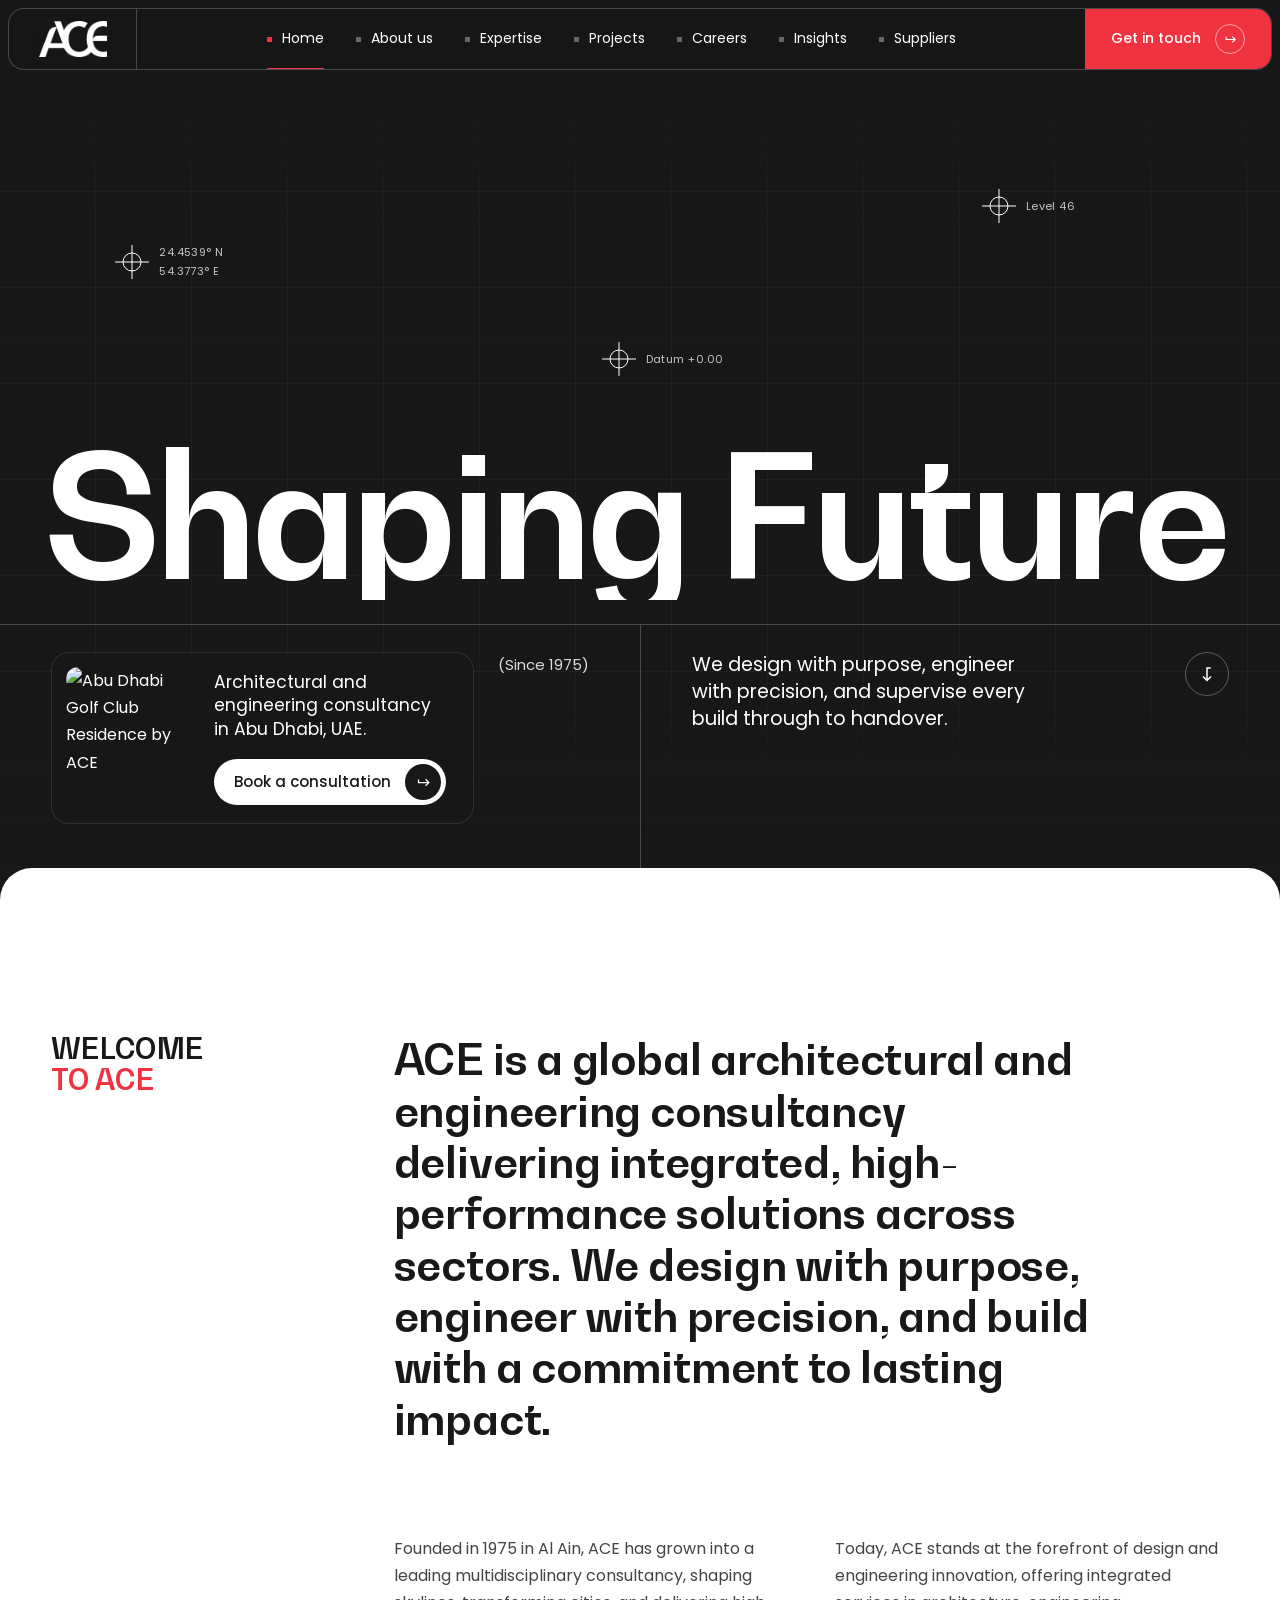
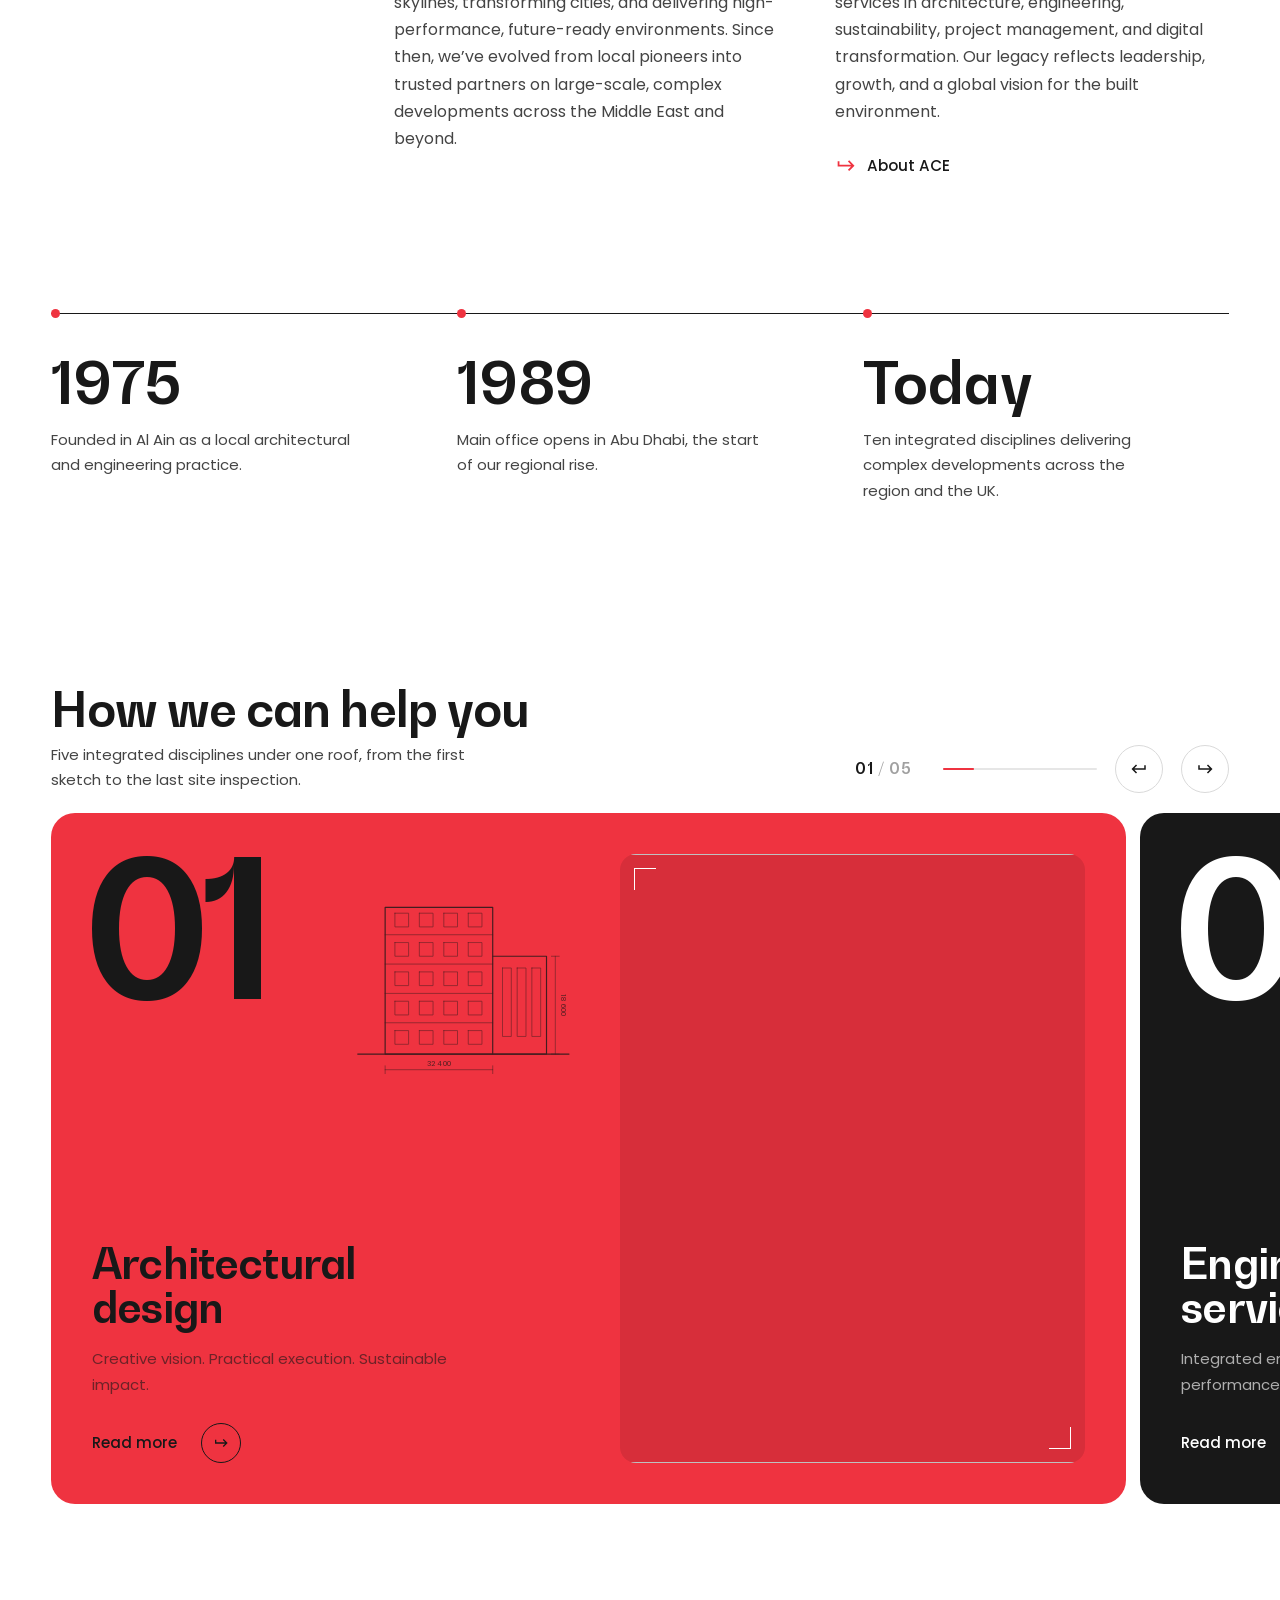
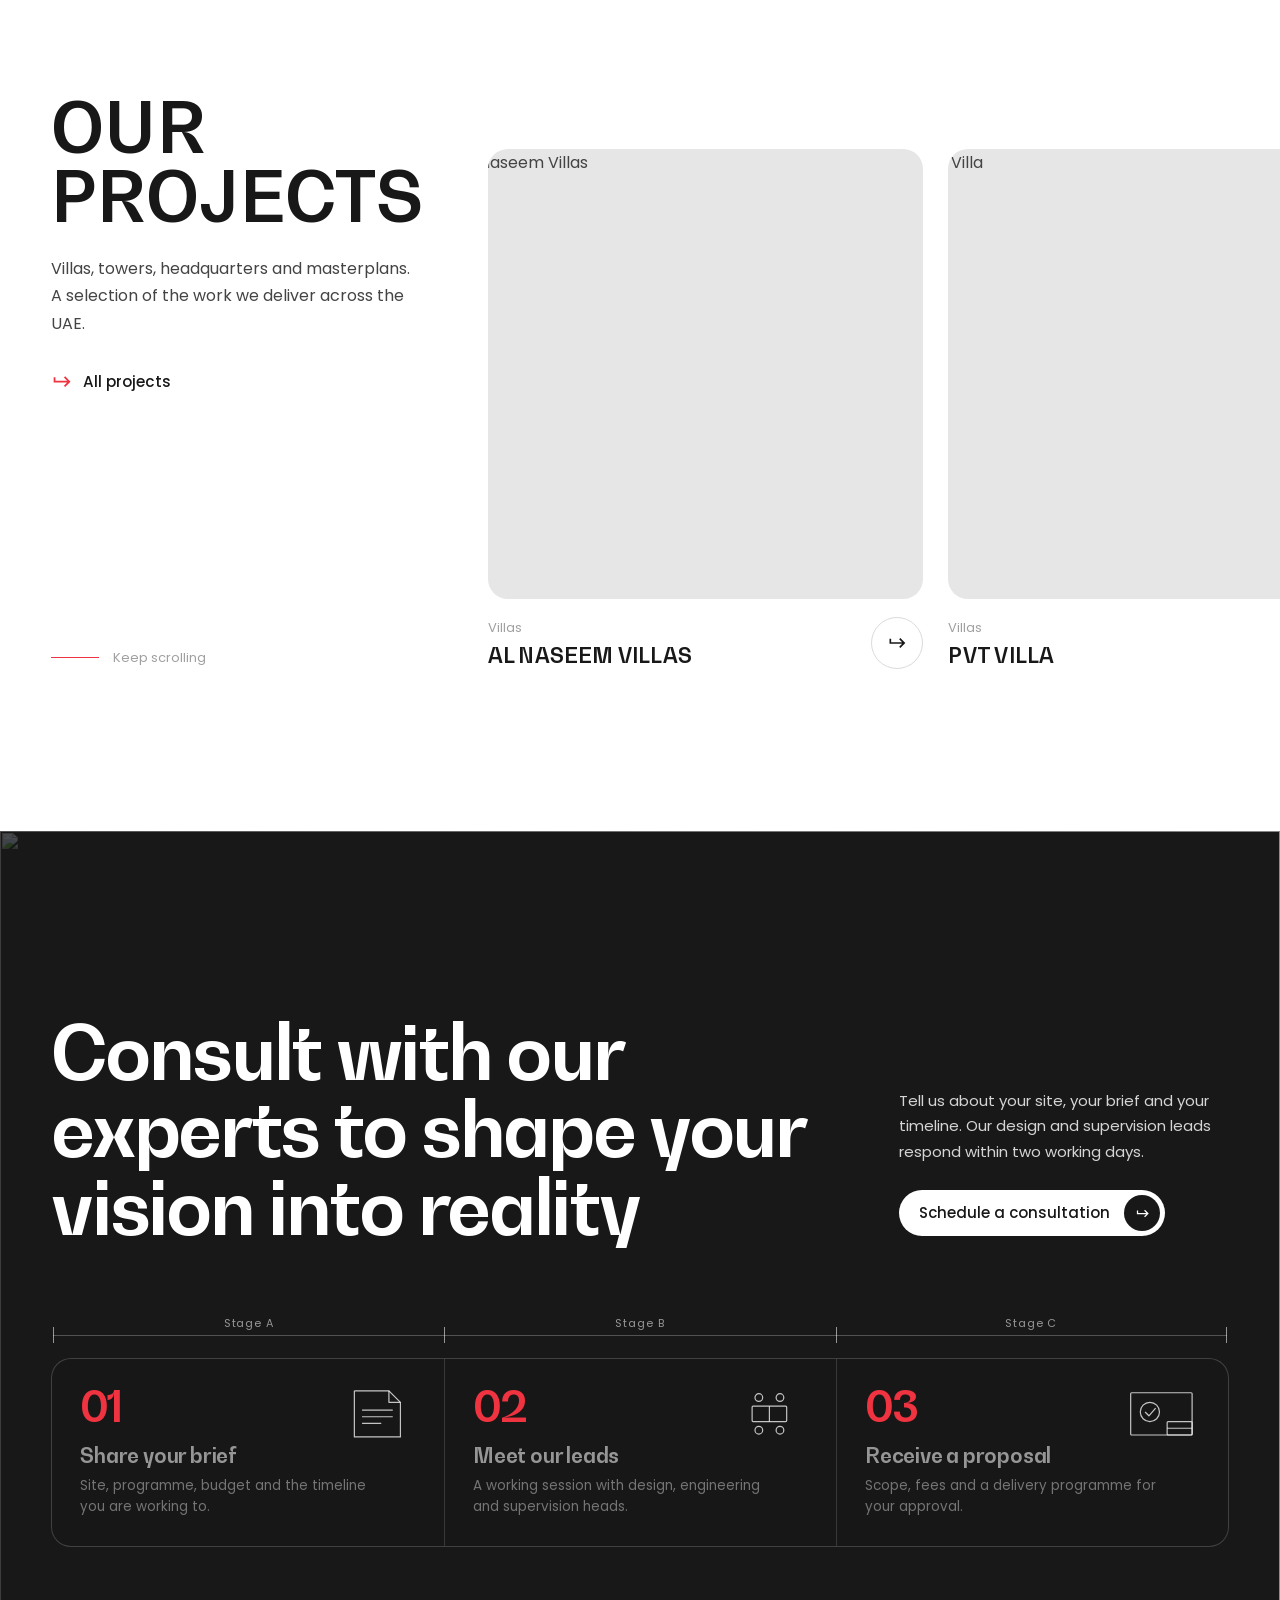
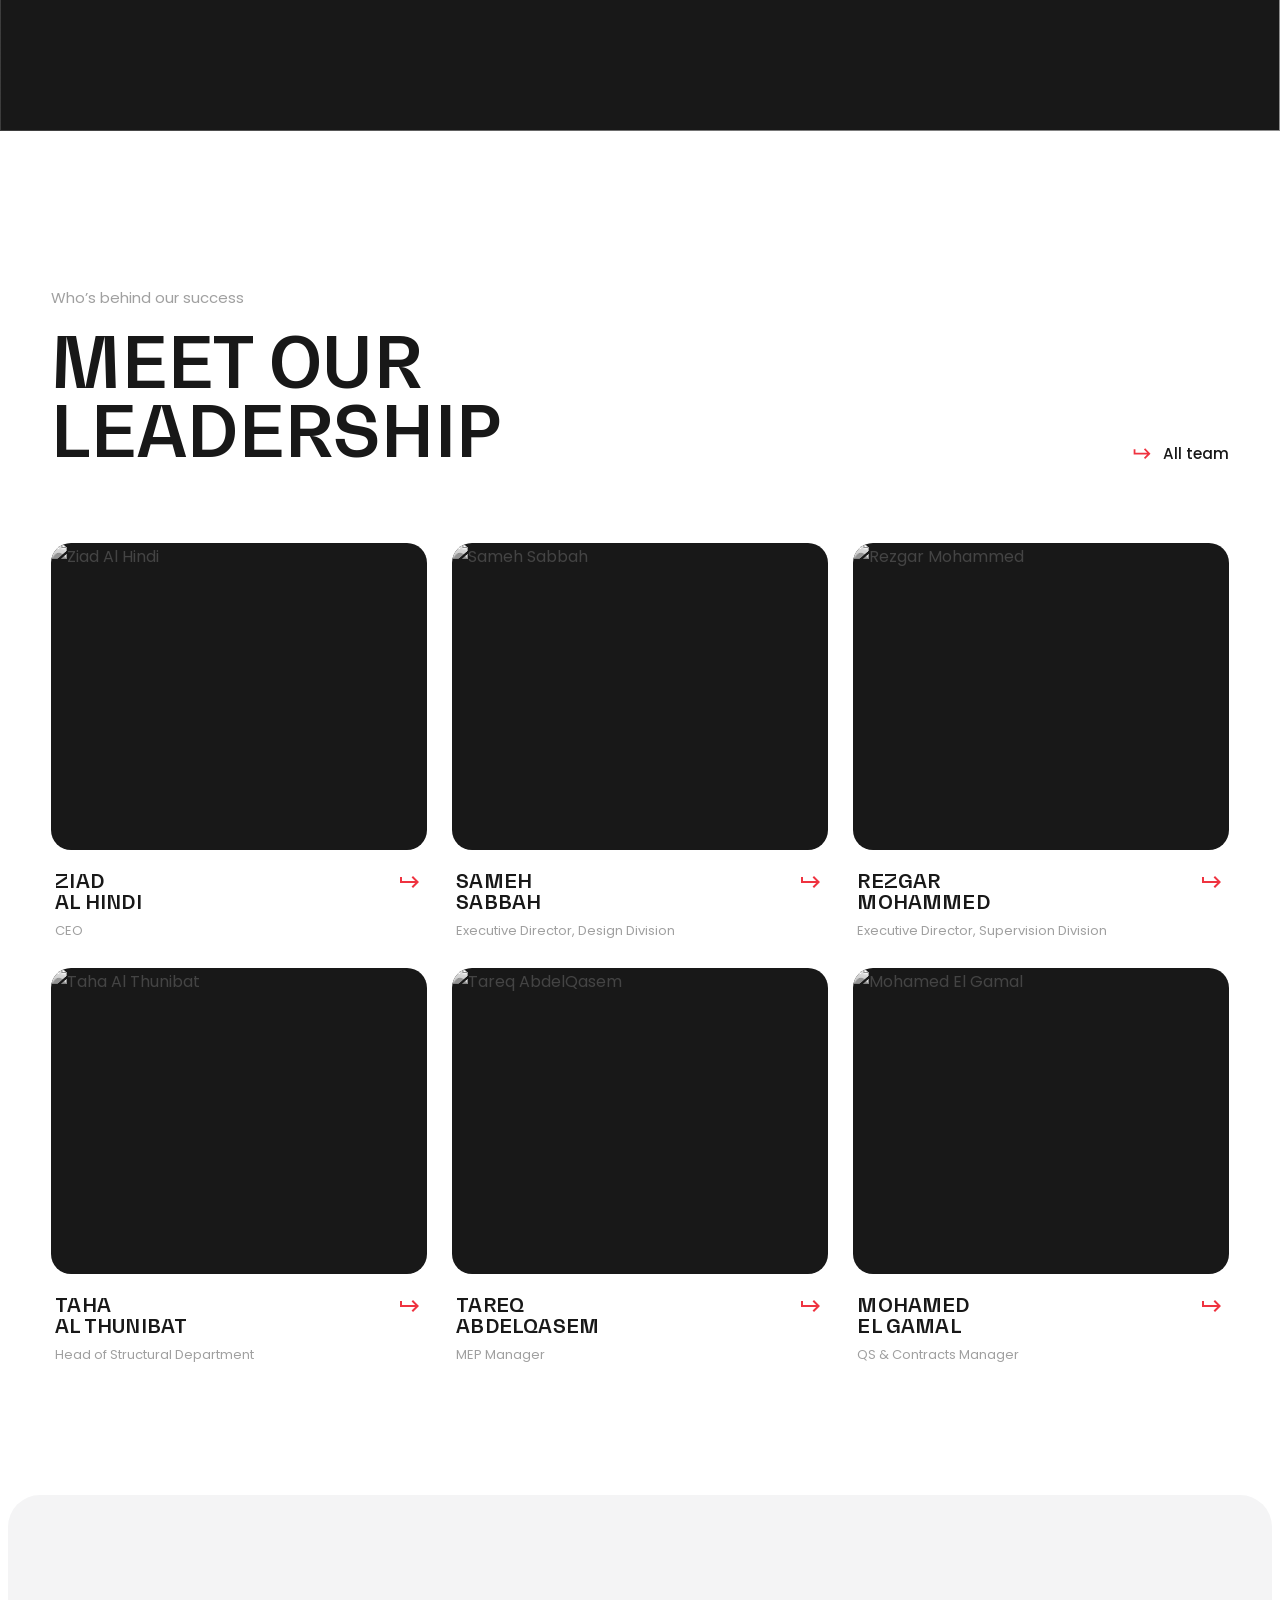
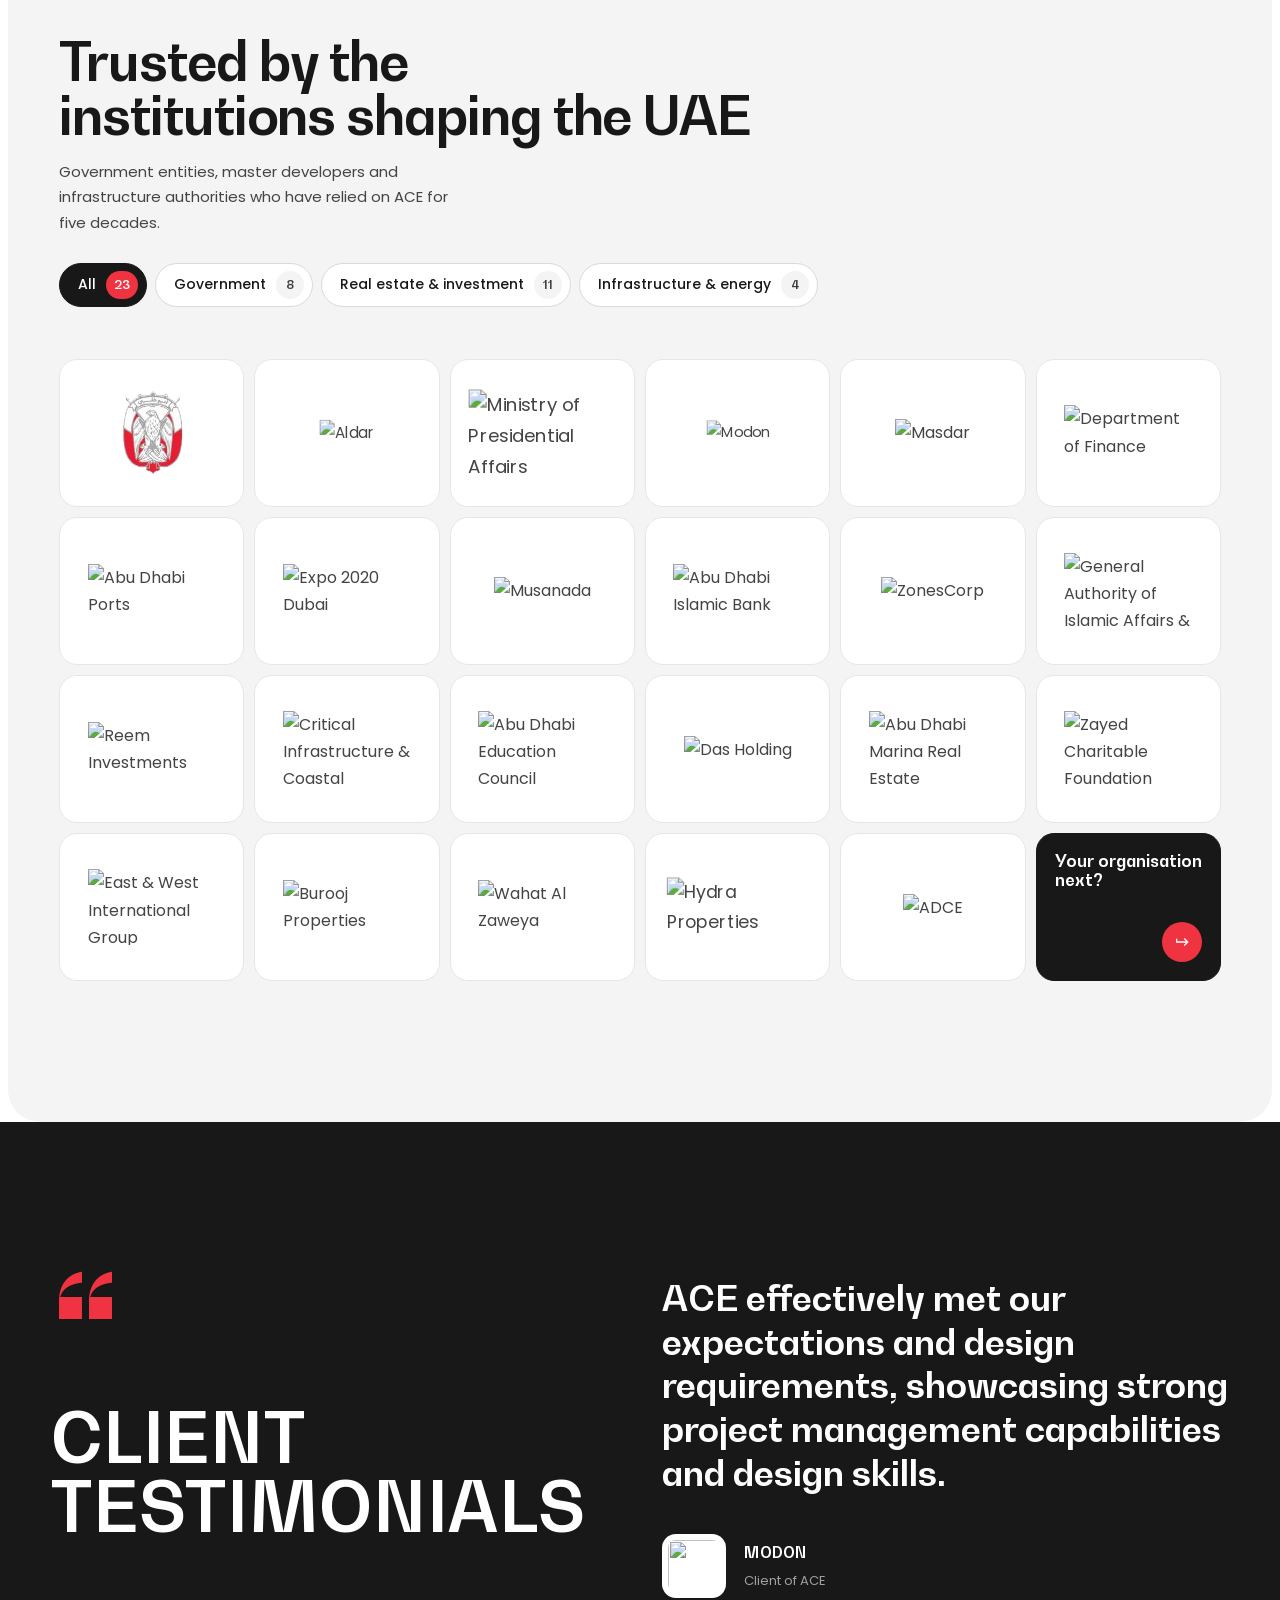
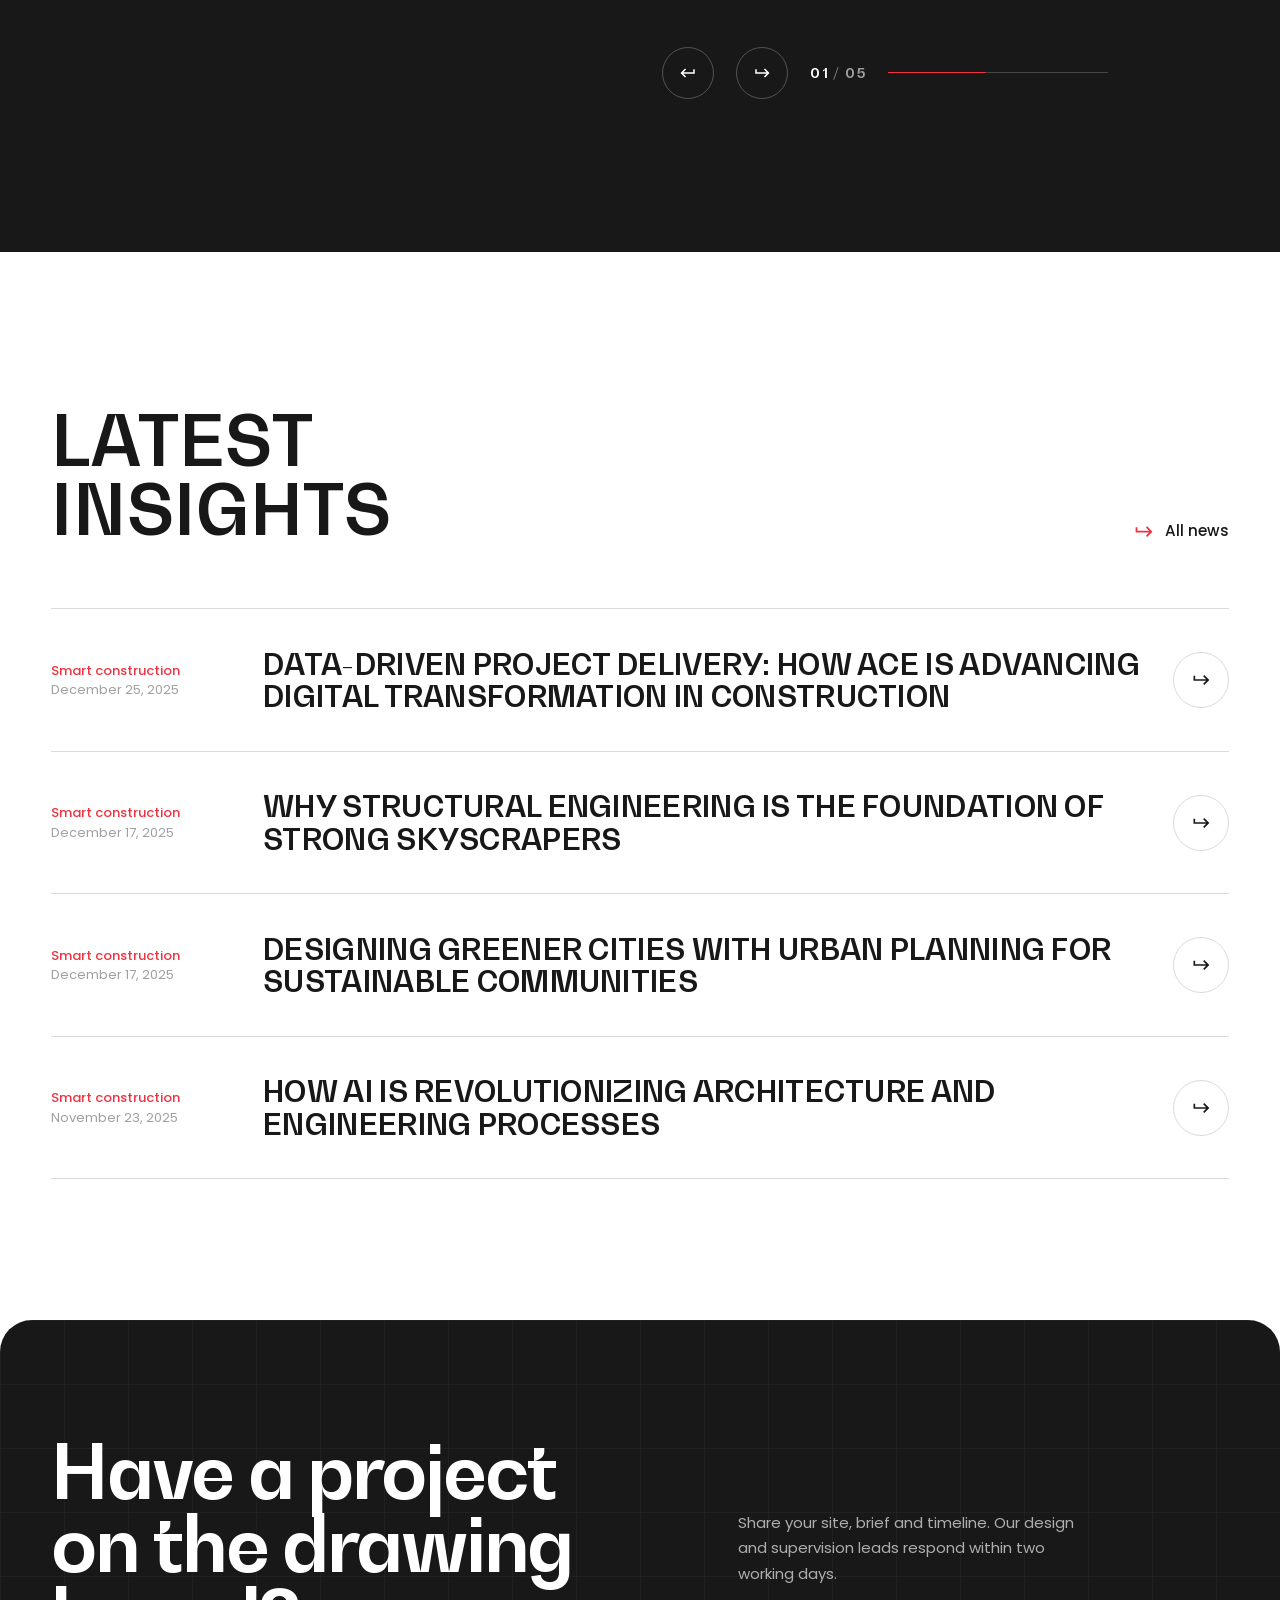
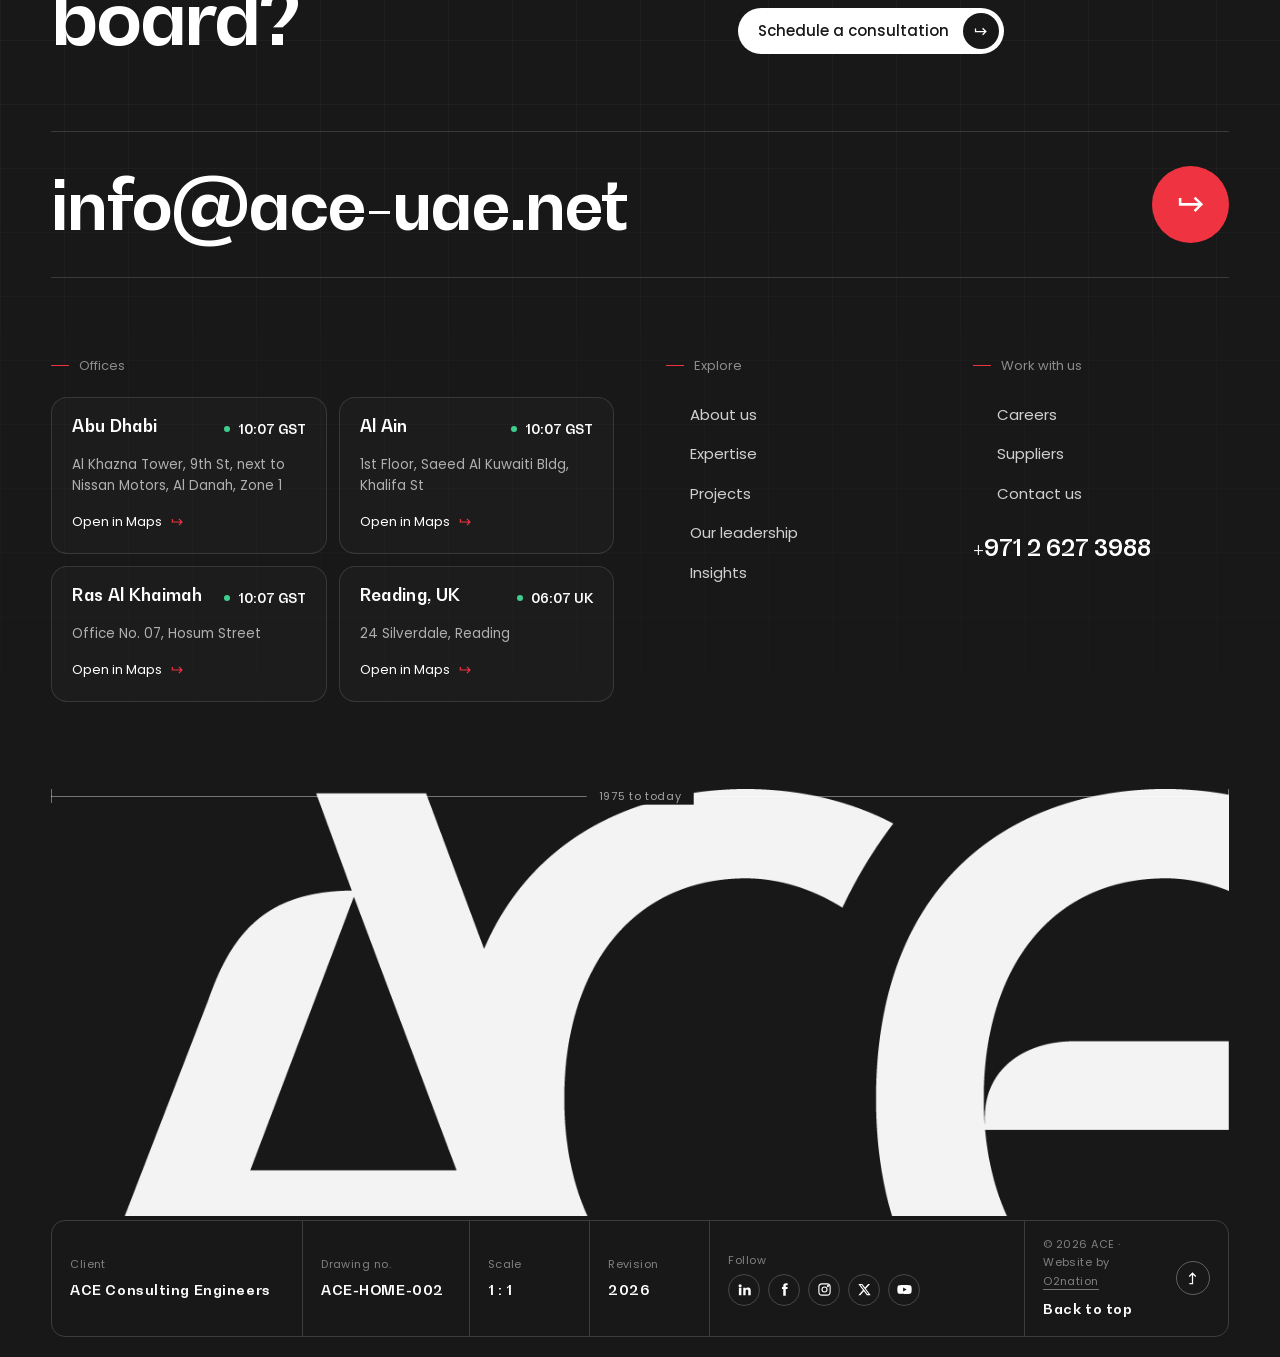
==== commit 259ddefa: "Polish mobile navbar, Process handoff, and footer credit. Tighten mobile Projects→Process spacing, r" ====
--- a/index.html
+++ b/index.html
@@ -179,8 +179,11 @@
 
 /* ───────── Hero ───────── */
 .hero { position: relative; height: 100vh; height: 100svh; min-height: 700px; overflow: hidden; background: var(--ink); color: var(--white); display: flex; flex-direction: column; justify-content: flex-end; }
-.hero__media { position: absolute; inset: 0; will-change: transform; overflow: hidden; }
-.hero__vid { width: 100%; height: 100%; object-fit: cover; display: block; transform: scale(1.08); }
+.hero__media { position: absolute; inset: 0; will-change: transform; overflow: hidden; background: var(--ink); }
+.hero__fallback { position: absolute; inset: 0; width: 100%; height: 100%; object-fit: cover; display: block; transform: scale(1.08); }
+.hero__vid { position: relative; z-index: 1; width: 100%; height: 100%; object-fit: cover; display: block; transform: scale(1.08); opacity: 0; transition: opacity .6s var(--ease); }
+.hero__vid.is-ready { opacity: 1; }
+.hero__media.is-fallback .hero__vid { opacity: 0; pointer-events: none; }
 .hero__shade { position: absolute; inset: 0; background: linear-gradient(180deg, rgba(24,24,24,.5) 0%, rgba(24,24,24,0) 26%, rgba(24,24,24,.08) 50%, rgba(24,24,24,.72) 82%, rgba(24,24,24,.86) 100%); }
 /* Drafting overlay: grid, survey marks, dimension lines */
 .hero__grid-lines { position: absolute; inset: 0; pointer-events: none; opacity: .55;
@@ -250,6 +253,7 @@
 .timeline { margin-top: clamp(80px, 10vw, 140px); position: relative; }
 .timeline__rule { height: 1px; background: var(--mist); position: relative; margin-bottom: 36px; }
 .timeline__rule span { position: absolute; inset: 0; background: var(--ink); transform-origin: 0 50%; }
+.timeline__line { display: none; }
 .timeline__list { display: grid; grid-template-columns: repeat(3, 1fr); gap: 40px; }
 .timeline__item { position: relative; padding-top: 4px; }
 .timeline__item::before { content: ""; position: absolute; top: -41px; left: 0; width: 9px; height: 9px; border-radius: 50%; background: var(--red); }
@@ -631,11 +635,13 @@
 .f-logo__dim span { position: absolute; left: 50%; top: 50%; transform: translate(-50%, -50%); background: var(--ink); padding: 0 12px; font-size: 11px; letter-spacing: .06em; white-space: nowrap; color: rgba(255,255,255,.6); }
 
 /* Drawing-sheet title block */
-.tblock { display: grid; grid-template-columns: 1.5fr 1fr .7fr .7fr 1.9fr 1.2fr; border: 1px solid rgba(255,255,255,.16); border-radius: 14px; overflow: hidden; margin-top: 4px; }
+.tblock { display: grid; grid-template-columns: 1.35fr .9fr .65fr .65fr 1.7fr 1.1fr; border: 1px solid rgba(255,255,255,.16); border-radius: 14px; overflow: hidden; margin-top: 4px; }
 .tblock > * { padding: 14px 18px; border-left: 1px solid rgba(255,255,255,.16); display: flex; flex-direction: column; justify-content: center; gap: 4px; min-width: 0; }
 .tblock > *:first-child { border-left: 0; }
 .tblock small { font-size: 11px; color: rgba(255,255,255,.45); letter-spacing: .04em; }
 .tblock span { font-family: var(--display); font-size: 14px; color: var(--white); letter-spacing: .04em; }
+.tblock span a { color: inherit; text-decoration: none; border-bottom: 1px solid rgba(255,255,255,.35); transition: color .35s var(--ease), border-color .35s var(--ease); }
+.tblock span a:hover { color: var(--red); border-color: var(--red); }
 .tblock .socials { flex-direction: row; gap: 8px; }
 .tblock .socials { flex-wrap: nowrap; }
 .tblock .socials a { width: 32px; height: 32px; flex: none; }
@@ -643,7 +649,10 @@
 .tblock__top:hover { background: var(--red); }
 .tblock__top > div { display: flex; flex-direction: column; gap: 4px; padding: 0; border: 0; }
 .tblock__top span { white-space: nowrap; }
-.tblock__top b { width: 34px; height: 34px; border-radius: 50%; border: 1px solid rgba(255,255,255,.3); display: flex; align-items: center; justify-content: center; font-weight: 400; }
+.tblock__top small a { color: inherit; text-decoration: none; border-bottom: 1px solid rgba(255,255,255,.4); transition: border-color .35s var(--ease), color .35s var(--ease); }
+.tblock__top small a:hover { color: var(--white); border-color: var(--white); }
+.tblock__top a[href="#top"] { color: inherit; text-decoration: none; }
+.tblock__top b { width: 34px; height: 34px; border-radius: 50%; border: 1px solid rgba(255,255,255,.3); display: flex; align-items: center; justify-content: center; font-weight: 400; flex: none; }
 .tblock__top svg { width: 15px; height: 15px; }
 .socials { display: flex; gap: 8px; flex-wrap: wrap; }
 .socials a { width: 40px; height: 40px; border-radius: 50%; border: 1px solid rgba(255,255,255,.2); display: flex; align-items: center; justify-content: center; color: var(--white); transition: background-color .4s var(--ease), border-color .4s var(--ease), transform .4s var(--ease); }
@@ -656,10 +665,12 @@
 }
 @media (max-width: 1100px) {
   .nav, .nav-cta, .header__meta { display: none; }
-  .menu-btn { display: flex; width: 44px; height: 44px; margin: 6px 8px 6px auto; border: 1px solid rgba(255,255,255,.28); border-radius: 14px; background: rgba(255,255,255,.06); }
-  .header__in { height: 56px; margin: 10px 12px 0; border-radius: 18px; }
-  .header__logo { width: 96px; border-right: 0; }
-  .header.is-solid .menu-btn { border-color: var(--line); background: transparent; }
+  .menu-btn { display: flex; width: 46px; height: 46px; margin: 6px 8px 6px 0; border: 1px solid rgba(255,255,255,.28); border-radius: 14px; background: rgba(255,255,255,.08); gap: 5px; }
+  .menu-btn span { width: 16px; }
+  .header__in { height: 58px; margin: 10px 12px 0; border-radius: 18px; align-items: center; box-shadow: 0 10px 28px -18px rgba(0,0,0,.35); }
+  .header__logo { width: 92px; border-right: 0; height: 100%; }
+  .header.is-solid .header__in { box-shadow: 0 14px 36px -20px rgba(24,24,24,.35); }
+  .header.is-solid .menu-btn { border-color: var(--line); background: rgba(24,24,24,.04); }
 }
 @media (max-width: 900px) {
   .welcome { padding: 48px 0 40px; border-radius: 24px 24px 0 0; }
@@ -668,17 +679,23 @@
   .welcome__more .lead { grid-column: auto; columns: 1; }
   .statement { max-width: none; font-size: clamp(1.45rem, 6.4vw, 2.1rem); }
   .timeline { margin-top: 32px; }
-  .timeline__list { grid-template-columns: 1fr; gap: 18px; }
+  .timeline__list { grid-template-columns: 1fr; gap: 0; }
   .timeline__rule { display: none; }
-  .timeline__item { padding-left: 24px; border-left: 1px solid var(--line); }
-  .timeline__item::before { top: 6px; left: -5px; }
+  /* One continuous line joining every milestone, filled in red as you scroll */
+  .timeline__line { display: block; position: absolute; left: 5px; top: 19px; width: 1px; height: 0; background: var(--line); pointer-events: none; }
+  .timeline__line span { display: block; width: 2px; margin-left: -.5px; height: 100%; background: var(--red); transform-origin: 50% 0; transform: scaleY(var(--tf, 0)); }
+  html:not(.anim) .timeline__line span { transform: none; }
+  .timeline__item { padding: 0 0 30px 32px; border-left: 0; }
+  .timeline__item:last-child { padding-bottom: 0; }
+  .timeline__item::before { top: 14px; left: 0; z-index: 1; width: 11px; height: 11px; box-sizing: border-box; background: var(--white); border: 1.5px solid var(--stone); transition: background-color .4s var(--ease), border-color .4s var(--ease), box-shadow .4s var(--ease); }
+  .timeline__item.is-on::before, html:not(.anim) .timeline__item::before { background: var(--red); border-color: var(--red); box-shadow: 0 0 0 5px rgba(239,51,64,.14); }
   .timeline__year { font-size: 2.4rem; }
-  .pj-pin { height: auto; display: flex; flex-direction: column; align-items: stretch; gap: 16px; padding: 36px 0 28px; }
+  .pj-pin { height: auto; display: flex; flex-direction: column; align-items: stretch; gap: 14px; padding: 28px 0 18px; }
   .pj-track { flex-wrap: nowrap; overflow-x: auto; scroll-padding-left: var(--gutter); scroll-snap-type: x mandatory; -webkit-overflow-scrolling: touch; padding-bottom: 8px; scrollbar-width: none; align-items: stretch; }
   .pj-track::-webkit-scrollbar { display: none; }
   .pj-intro { flex: none; width: 100%; min-height: 0; height: auto; align-self: stretch; justify-content: flex-start; padding: 0 var(--gutter); margin-bottom: 4px; }
   .pj-intro .lead { margin: 10px 0 14px; }
-  .pj-hint { margin-top: 12px; }
+  .pj-hint { display: none; }
   .pj-card { width: min(82vw, 420px); scroll-snap-align: start; }
   .pj-card__img { height: 58vw; max-height: 280px; }
   .pj-card__go { width: 44px; height: 44px; }
@@ -718,6 +735,7 @@
   .tblock > * { border-top: 1px solid rgba(255,255,255,.16); }
   .tblock > *:nth-child(-n+3) { border-top: 0; }
   .tblock > *:nth-child(3n+1) { border-left: 0; }
+  .tblock > *:last-child { grid-column: 1 / -1; border-left: 0; }
 }
 @media (max-width: 900px) {
   .hero { height: 100svh; min-height: 0; }
@@ -769,6 +787,313 @@
   .tblock > *:nth-child(-n+2) { border-top: 0 !important; }
   .f-mail span { font-size: 1.6rem; }
 }
+
+/* ───────── Header over dark sections (all sizes) ───────── */
+.header.is-dark .header__in { background: rgba(24,24,24,.72); border-color: rgba(255,255,255,.14); }
+.header.is-dark .header__logo, .header.is-dark .header__meta, .header.is-dark .menu-btn { border-color: rgba(255,255,255,.18); }
+.header.is-dark .header__logo .dark { opacity: 0; }
+.header.is-dark .header__logo .light { opacity: 1; }
+.header.is-dark .nav a, .header.is-dark .header__meta { color: var(--white); }
+.header.is-dark .menu-btn span { background: var(--white); }
+.header.is-solid .header__in { -webkit-backdrop-filter: blur(18px) saturate(1.5); backdrop-filter: blur(18px) saturate(1.5); }
+
+/* Menu open always wins over the scrolled header states */
+body.menu-open .header[class] .header__in { background: rgba(24,24,24,.78); border-color: rgba(255,255,255,.16); box-shadow: none; }
+body.menu-open .header[class] .header__logo .dark { opacity: 0; }
+body.menu-open .header[class] .header__logo .light { opacity: 1; }
+body.menu-open .header[class] .menu-btn { border-color: rgba(255,255,255,.28); background: rgba(255,255,255,.06); }
+body.menu-open .header[class] .menu-btn span { background: var(--white); }
+
+/* ───────── Mobile menu ───────── */
+.mobile-menu { justify-content: flex-start; gap: 28px; padding: calc(86px + env(safe-area-inset-top, 0px)) 20px calc(20px + env(safe-area-inset-bottom, 0px)); }
+.mobile-menu nav { display: flex; flex-direction: column; }
+.mobile-menu nav a { justify-content: space-between; min-height: 58px; padding: 10px 2px; font-size: clamp(1.6rem, 7.4vw, 2.2rem);
+  opacity: 0; transform: translateY(16px); transition: opacity .2s var(--ease), transform .2s var(--ease), color .3s var(--ease); }
+.mobile-menu.is-open nav a { opacity: 1; transform: none; transition: opacity .55s var(--ease), transform .7s var(--ease), color .3s var(--ease); transition-delay: calc(var(--i) * 45ms + 160ms); }
+.mobile-menu nav a .t { display: inline-flex; align-items: center; gap: 14px; width: auto; font: inherit; letter-spacing: inherit; color: inherit; }
+.mobile-menu nav a svg { width: 22px; height: 22px; flex: none; color: rgba(255,255,255,.35); transition: color .3s var(--ease), transform .4s var(--ease); }
+.mobile-menu nav a[aria-current="page"] .t::after { content: ""; width: 8px; height: 8px; background: var(--red); flex: none; }
+.mobile-menu nav a:active svg { color: var(--red); transform: translateX(4px); }
+.mobile-menu__foot { margin-top: auto; align-items: stretch; gap: 12px; padding-top: 0; opacity: 0; transform: translateY(16px); transition: opacity .2s, transform .2s; }
+.mobile-menu.is-open .mobile-menu__foot { opacity: 1; transform: none; transition: opacity .6s var(--ease) .5s, transform .7s var(--ease) .5s; }
+.mm-cta { display: flex; align-items: center; justify-content: space-between; height: 58px; padding: 0 6px 0 22px; border-radius: 999px; background: var(--red); color: var(--white); font-size: 16px; font-weight: 500; }
+.mm-cta b { width: 46px; height: 46px; border-radius: 50%; background: var(--white); color: var(--red); display: flex; align-items: center; justify-content: center; }
+.mm-cta svg { width: 18px; height: 18px; }
+.mm-quick { display: grid; grid-template-columns: 1fr 1fr; gap: 10px; }
+.mm-quick a { display: flex; flex-direction: column; gap: 12px; padding: 14px; border-radius: 16px; border: 1px solid rgba(255,255,255,.14); background: rgba(255,255,255,.03); color: var(--white); font-size: 13px; line-height: 1.35; min-width: 0; transition: background-color .3s, border-color .3s; }
+.mm-quick a:active { background: rgba(239,51,64,.12); border-color: var(--red); }
+.mm-quick svg { width: 20px; height: 20px; color: var(--red); }
+.mm-quick small { display: block; font-size: 12px; color: rgba(255,255,255,.55); margin-bottom: 2px; }
+.mm-quick span { overflow-wrap: anywhere; }
+.mm-meta { display: flex; align-items: center; justify-content: space-between; gap: 12px; padding-top: 6px; font-size: 13px; color: rgba(255,255,255,.62); }
+.mm-clock { display: inline-flex; align-items: center; gap: 8px; white-space: nowrap; }
+.mm-clock i { width: 6px; height: 6px; background: #3ECF8E; display: block; }
+.mm-clock time { color: var(--white); font-variant-numeric: tabular-nums; }
+.mm-meta .socials { gap: 6px; flex-wrap: nowrap; }
+.mm-meta .socials a { width: 36px; height: 36px; }
+@media (max-height: 700px) {
+  .mobile-menu nav a { min-height: 50px; font-size: clamp(1.4rem, 6.4vw, 1.8rem); }
+}
+
+/* ───────── Mobile action bar ───────── */
+.mbar { position: fixed; left: 12px; right: 12px; bottom: calc(12px + env(safe-area-inset-bottom, 0px)); z-index: 95; display: none; align-items: center; gap: 6px; padding: 6px; border-radius: 999px;
+  background: rgba(24,24,24,.86); -webkit-backdrop-filter: blur(16px) saturate(1.4); backdrop-filter: blur(16px) saturate(1.4); border: 1px solid rgba(255,255,255,.12);
+  box-shadow: 0 18px 40px -18px rgba(0,0,0,.55); transform: translateY(calc(100% + 30px)); transition: transform .55s var(--ease); }
+.mbar.is-on { transform: none; }
+body.menu-open .mbar { transform: translateY(calc(100% + 30px)); }
+.mbar__call { width: 48px; height: 48px; flex: none; border-radius: 50%; border: 1px solid rgba(255,255,255,.2); color: var(--white); display: flex; align-items: center; justify-content: center; }
+.mbar__call svg { width: 20px; height: 20px; }
+.mbar__cta { flex: 1; height: 48px; display: flex; align-items: center; justify-content: space-between; gap: 12px; padding: 0 5px 0 20px; border-radius: 999px; background: var(--red); color: var(--white); font-size: 15px; font-weight: 500; white-space: nowrap; }
+.mbar__cta b { width: 38px; height: 38px; border-radius: 50%; background: var(--white); color: var(--red); display: flex; align-items: center; justify-content: center; }
+.mbar__cta svg { width: 16px; height: 16px; }
+
+/* ───────── Clients: show all ───────── */
+.cmore { display: none; width: 100%; height: 52px; margin-top: 10px; border-radius: 999px; border: 1px solid var(--line); background: var(--white); color: var(--ink); font-size: 15px; font-weight: 500; align-items: center; justify-content: center; gap: 10px; }
+.cmore::after { content: ""; width: 7px; height: 7px; border-right: 1.5px solid var(--red); border-bottom: 1.5px solid var(--red); transform: translateY(-2px) rotate(45deg); transition: transform .4s var(--ease); }
+.cmore[aria-expanded="true"]::after { transform: translateY(2px) rotate(-135deg); }
+
+/* ───────── Touch feedback ───────── */
+html { -webkit-tap-highlight-color: transparent; }
+.pill, .mm-cta, .mbar__cta, .mbar__call, .cfilter, .cmore, .svc__ctrl button, .voices__ctrl button, .menu-btn { transition-property: background-color, color, border-color, padding, transform; }
+.pill:active, .mm-cta:active, .mbar__cta:active, .mbar__call:active, .cfilter:active, .cmore:active, .svc__ctrl button:active, .voices__ctrl button:active, .menu-btn:active { transform: scale(.95); }
+@media (hover: none) {
+  .pill:hover { padding-left: 20px; background: var(--white); color: var(--ink); }
+  .pill:hover b { transform: none; background: var(--ink); color: var(--white); }
+  .mobile-menu__foot .pill:hover { background: var(--red); color: var(--white); }
+  .ctile:hover { transform: none; box-shadow: none; }
+  .ctile:hover img { transform: scale(var(--s, 1)); }
+  .news__row:hover h3 { transform: none; }
+  .svc__ctrl button:hover { background: none; color: var(--ink); border-color: var(--line); }
+  .voices__ctrl button:hover { background: none; border-color: rgba(255,255,255,.25); }
+}
+
+/* ───────── Mobile layout ───────── */
+@media (max-width: 1100px) {
+  .header__in { height: 58px; }
+  .header__logo { width: 92px; }
+  .header__logo img { width: 62px; height: 32px; }
+  .header.is-solid .header__in { background: rgba(255,255,255,.8); box-shadow: 0 12px 30px -20px rgba(24,24,24,.4); }
+  .header.is-dark .header__in { background: rgba(24,24,24,.72); }
+  .header.is-dark .menu-btn { border-color: rgba(255,255,255,.28); background: rgba(255,255,255,.06); }
+  .tblock .socials { flex-wrap: wrap; }
+}
+@media (max-width: 900px) {
+  .mbar { display: flex; }
+  .footer { padding-bottom: calc(24px + env(safe-area-inset-bottom, 0px)); }
+
+  /* Hero: room for the thumb, tighter card */
+  .hero__bar > div { padding-bottom: calc(52px + env(safe-area-inset-bottom, 0px)); }
+  .hcard { border-radius: 20px; }
+
+  /* Services: photo first, text, then what's included as chips (no overlay hiding the photo) */
+  .svc-card { align-content: start; }
+  .svc-media { display: contents; }
+  .svc-media img { order: -1; position: relative; inset: auto; left: 0; width: 100%; height: auto; aspect-ratio: 16 / 10; border-radius: 14px; }
+  .svc-media__list { position: static; transform: none; padding: 0; background: none; -webkit-backdrop-filter: none; backdrop-filter: none; color: var(--fg); }
+  .svc-media__list b { color: var(--soft); font-size: 12px; margin-bottom: 8px; }
+  .svc-media__list ul { display: flex; flex-wrap: wrap; gap: 6px; }
+  .svc-media__list li { border: 0; padding: 5px 11px; border-radius: 999px; font-size: 12.5px; line-height: 1.4; background: color-mix(in srgb, var(--fg) 12%, transparent); }
+  .svc-media__list li::before { display: none; }
+  .svc-card__txt h3 { max-width: none; }
+  .svc-media::before, .svc-media::after { display: none; }
+  .svc-draw { width: 84px; top: 2px; opacity: .45; }
+  .f-phone { font-size: 1.15rem; white-space: nowrap; margin-top: 12px; }
+
+  /* Clients: hide instead of fade when filtering; collapse the long wall */
+  .cgrid[data-filter]:not([data-filter="all"]) .ctile:not(.is-match):not(.ctile--cta) { display: none; }
+  .cfilter { height: 40px; }
+
+  /* Footer */
+  .f-links a { padding: 8px 0; }
+  .tblock__top { min-height: 56px; }
+}
+@media (max-width: 560px) {
+  .f-grid { grid-template-columns: 1fr 1fr; gap: 28px 16px; }
+  .f-grid > div:first-child { grid-column: 1 / -1; }
+  .tblock > *:nth-child(n+5) { grid-column: 1 / -1; border-left: 0 !important; }
+}
+
+/* ═════════ Mobile round 2: carousels, scroll-driven services, process, navbar ═════════ */
+.header__sec, .header__prog, .cdots, .mm-jump { display: none; }
+@keyframes dotfill { to { transform: scaleX(1); } }
+@keyframes dotfill2 { to { transform: scaleX(1); } }
+@keyframes secIn { from { opacity: 0; transform: translateY(8px); } to { opacity: 1; transform: none; } }
+
+@media (max-width: 1100px) {
+  /* Navbar: floating capsule with section status + page progress */
+  .progress { display: none; }
+  .header { padding-top: max(8px, env(safe-area-inset-top, 0px)); }
+  .header__in { margin-top: 0; }
+  .header__sec {
+    display: flex; flex: 1; min-width: 0; align-items: center; gap: 10px;
+    height: 34px; margin-right: 6px; padding: 0 12px 0 10px;
+    border-radius: 999px; background: rgba(255,255,255,.08);
+    font-size: 12.5px; font-weight: 500; letter-spacing: .01em; color: var(--white);
+    text-align: left; opacity: 0; pointer-events: none;
+    transition: opacity .4s var(--ease), color .4s var(--ease), background-color .4s var(--ease), transform .45s var(--ease);
+    transform: translateY(4px);
+  }
+  .header__sec i { width: 6px; height: 6px; background: var(--red); flex: none; border-radius: 1px; box-shadow: 0 0 0 3px rgba(239,51,64,.18); }
+  .header__sec span { white-space: nowrap; overflow: hidden; text-overflow: ellipsis; }
+  .header__sec span.is-new { animation: secIn .45s var(--ease); }
+  .header.has-sec .header__sec { opacity: 1; pointer-events: auto; transform: none; }
+  .header.is-solid .header__sec { color: var(--ink); background: rgba(24,24,24,.05); }
+  .header.is-dark .header__sec { color: var(--white); background: rgba(255,255,255,.1); }
+  body.menu-open .header__sec { opacity: 1 !important; pointer-events: none; color: var(--white) !important; background: rgba(255,255,255,.1); transform: none; }
+  body.menu-open .header__sec span { visibility: hidden; }
+  body.menu-open .header__sec::after { content: "Menu"; font-size: 12.5px; font-weight: 500; letter-spacing: .01em; }
+  .header__prog { display: block; position: absolute; left: 14px; right: 14px; bottom: 0; height: 2.5px; pointer-events: none; overflow: hidden; border-radius: 0 0 16px 16px; }
+  .header__prog span { display: block; height: 100%; background: var(--red); border-radius: 2px; transform-origin: 0 50%; transform: scaleX(0); transition: transform .08s linear; }
+  body.menu-open .header__prog { opacity: 0; }
+  .menu-btn { margin-left: 0; position: relative; z-index: 2; }
+  .header.is-hidden { transform: translateY(calc(-100% - 12px)); }
+
+  /* Menu: compact links + section chips */
+  .mobile-menu { gap: 20px; padding-top: calc(78px + max(8px, env(safe-area-inset-top, 0px))); }
+  .mobile-menu nav a { min-height: 52px; padding: 8px 2px; font-size: clamp(1.45rem, 6.6vw, 1.95rem); }
+  .mm-jump { display: block; opacity: 0; transform: translateY(16px); transition: opacity .2s, transform .2s; }
+  .mobile-menu.is-open .mm-jump { opacity: 1; transform: none; transition: opacity .6s var(--ease) .45s, transform .7s var(--ease) .45s; }
+  .mm-jump small { display: block; font-size: 11px; letter-spacing: .08em; text-transform: uppercase; color: rgba(255,255,255,.45); margin-bottom: 10px; }
+  .mm-chips { display: flex; gap: 8px; overflow-x: auto; scrollbar-width: none; margin: 0 -20px; padding: 0 20px 4px; scroll-snap-type: x proximity; -webkit-overflow-scrolling: touch; }
+  .mm-chips::-webkit-scrollbar { display: none; }
+  .mm-chips a { flex: none; height: 36px; padding: 0 14px; display: inline-flex; align-items: center; border-radius: 999px; border: 1px solid rgba(255,255,255,.18); color: rgba(255,255,255,.85); font-size: 13px; scroll-snap-align: start; transition: background-color .3s, border-color .3s, color .3s; }
+  .mm-chips a.is-on { background: var(--white); border-color: var(--white); color: var(--ink); }
+  .mm-chips a:active { background: var(--red); border-color: var(--red); color: var(--white); }
+}
+
+@media (max-width: 900px) {
+  /* Shared carousel dots (autoplay ones fill up in red) */
+  .cdots { display: flex; justify-content: center; align-items: center; gap: 2px; margin-top: 14px; }
+  .cdots button { height: 28px; padding: 0 4px; display: flex; align-items: center; }
+  .cdots i { position: relative; display: block; width: 6px; height: 6px; border-radius: 999px; background: var(--line); overflow: hidden; transition: width .45s var(--ease), background-color .3s var(--ease); }
+  .cdots button.is-on i { width: 28px; background: var(--ink); }
+  .cdots.is-auto button.is-on i { background: var(--line); }
+  .cdots.is-auto button.is-on i::after { content: ""; position: absolute; inset: 0; background: var(--red); transform-origin: 0 50%; transform: scaleX(0); animation: dotfill var(--dur, 4s) linear forwards; }
+  .cdots.is-auto.alt button.is-on i::after { animation-name: dotfill2; }
+  .cdots.is-paused button.is-on i::after { animation-play-state: paused; }
+
+  /* Projects: autoplay carousel */
+  .pj-track { position: relative; }
+  .pj-pin .cdots { padding: 0 var(--gutter); }
+
+  /* Clients: single-row swipeable logo carousel */
+  .cgrid { position: relative; grid-template-columns: none; grid-template-rows: auto; grid-auto-flow: column; grid-auto-columns: 42%; gap: 8px;
+    overflow-x: auto; scroll-snap-type: x mandatory; scrollbar-width: none; -webkit-overflow-scrolling: touch;
+    margin-inline: calc(var(--gutter) * -1); padding: 6px var(--gutter); scroll-padding-inline: var(--gutter); }
+  .cgrid::-webkit-scrollbar { display: none; }
+  .ctile { scroll-snap-align: start; }
+  .clients .cdots { margin-top: 10px; }
+
+  /* Insights: swipeable article cards */
+  .news__list { position: relative; display: flex; gap: 12px; border-top: 0; overflow-x: auto; scroll-snap-type: x mandatory; scrollbar-width: none; -webkit-overflow-scrolling: touch;
+    margin-inline: calc(var(--gutter) * -1); padding: 0 var(--gutter); scroll-padding-inline: var(--gutter); }
+  .news__list::-webkit-scrollbar { display: none; }
+  .news__row { flex: 0 0 84%; display: flex; flex-direction: column; gap: 10px; padding: 0 0 4px; border-bottom: 0; scroll-snap-align: start; }
+  .news__thumb { aspect-ratio: 4 / 3; }
+  .news__row h3 { font-size: 1.15rem; line-height: 1.15; }
+  .news__date { text-align: left; align-self: stretch; }
+  .consult h2 { max-width: none; }
+  .pj-pin .cdots { margin-top: 0; }
+
+  /* Process: scroll walks through the three steps along a red rail */
+  .consult h2 .line { overflow: hidden; padding-bottom: .08em; }
+  .consult__steps { position: relative; }
+  .consult__steps::before, .consult__steps::after { content: ""; position: absolute; left: 0; top: 0; bottom: 0; width: 2px; z-index: 2; pointer-events: none; }
+  .consult__steps::before { background: rgba(255,255,255,.12); }
+  .consult__steps::after { background: var(--red); transform-origin: 50% 0; transform: scaleY(var(--sp, 0)); }
+  .consult__steps li { padding: 16px 16px 16px 20px; cursor: pointer; }
+  .consult__steps li::before { display: none; }
+  .consult__steps p { display: block; grid-column: 1 / -1; font-size: 13px; margin-top: 2px; color: rgba(255,255,255,.32); }
+  .st__draw { width: 54px; opacity: .3; transition: opacity .6s var(--ease); }
+  .st__draw :is(path, rect, circle, line) { vector-effect: none; stroke-width: 2.2; stroke-dasharray: 1; stroke-dashoffset: 0; }
+  .consult__steps li.is-on .st__draw, .consult__steps li.is-done .st__draw { opacity: 1; }
+  .consult__steps li.is-done .st__draw { color: var(--red); }
+
+  /* What we do: pinned, vertical scroll drives the cards sideways (like desktop) */
+  .anim .svc__pin { height: 100vh; height: 100svh; min-height: 0; max-height: 100svh; padding: calc(18px + env(safe-area-inset-top, 0px)) 0 18px; gap: 12px; overflow: hidden; }
+  .anim .svc__track { flex: 1; min-height: 0; overflow: visible; scroll-snap-type: none; will-change: transform; }
+  .anim .svc-card, .anim .svc-end { height: 100%; max-height: 100%; box-sizing: border-box; }
+  .anim .svc-card { display: flex; flex-direction: column; gap: 10px; transform-origin: 50% 80%; overflow: hidden; }
+  .anim .svc-card__l { flex: none; }
+  /* Restore a real media box inside the pin (display:contents breaks height math) */
+  .anim .svc-media { display: block; order: -1; position: relative; flex: 1 1 0; min-height: 120px; aspect-ratio: auto; border-radius: 14px; overflow: hidden; }
+  .anim .svc-media img { position: absolute; inset: 0; left: 0; width: 100%; height: 100%; aspect-ratio: auto; border-radius: 0; object-fit: cover; flex: none; }
+  .anim .svc-media__list { display: none; }
+  .anim .svc-end { display: flex; }
+  .projects { position: relative; z-index: 3; background: var(--white); }
+  body.svc-pin .mbar { transform: translateY(calc(100% + 30px)); }
+
+  /* Consult mobile: sides → image grows → content (compact, not a tall white gap) */
+  .anim .consult__pin {
+    --p: 0;
+    --ix: calc((1 - var(--p)) * 12%);
+    --iy: calc((1 - var(--p)) * 18%);
+    --rad: calc((1 - var(--p)) * 18px);
+    height: 100vh; height: 100svh; min-height: 0; max-height: 100svh; overflow: hidden;
+  }
+  .anim .consult { margin-top: 0; padding-top: 0; }
+  .anim .projects { padding-bottom: 0; margin-bottom: 0; }
+  .anim .consult__shade {
+    background: linear-gradient(180deg, rgba(24,24,24,.86) 0%, rgba(24,24,24,.55) 45%, rgba(24,24,24,.72) 100%);
+    opacity: calc(.15 + var(--p) * .85);
+  }
+  .anim .consult__cursor, .anim .consult__lens, .anim .cdim { display: none; }
+  .anim .consult__frame { display: block; }
+  .anim .consult__frame i { width: 14px; height: 14px; }
+  .anim .consult__side {
+    display: block; left: auto; right: auto;
+    width: min(30vw, 118px); z-index: 3;
+    opacity: calc(1 - var(--p) * 2.2);
+  }
+  .anim .consult__side b {
+    font-size: clamp(1.25rem, 5.8vw, 1.75rem); line-height: .92;
+  }
+  .anim .consult__side small { font-size: 10px; margin-bottom: 8px; letter-spacing: .04em; }
+  .anim .consult__side--l {
+    left: max(8px, calc(var(--gutter) * .45));
+    transform: translate(calc(var(--p) * -42vw), -50%);
+  }
+  .anim .consult__side--r {
+    right: max(8px, calc(var(--gutter) * .45));
+    transform: translate(calc(var(--p) * 42vw), -50%);
+  }
+  .anim .consult__side--r small { margin-top: 8px; }
+  .anim .consult__side--r small::before { width: 6px; height: 6px; }
+  .anim .consult__content {
+    position: absolute; inset: 0; width: 100%;
+    padding: calc(52px + env(safe-area-inset-top, 0px)) 0 18px;
+    justify-content: center; box-sizing: border-box;
+  }
+  .anim .consult__content .wrap { display: flex; flex-direction: column; align-items: stretch; gap: 12px; width: 100%; min-width: 0; }
+  .anim .consult h2 { font-size: clamp(1.5rem, 6.4vw, 1.95rem); max-width: none; }
+  .anim .consult h2 .line { overflow: hidden; padding-bottom: .06em; }
+  .anim .consult__aside { max-width: none; width: 100%; padding-bottom: 0; gap: 10px; }
+  .anim .consult__aside p { display: none; }
+  .anim .csheet { margin-top: 6px; width: 100%; min-width: 0; }
+  .anim .csheet__dim { display: grid; height: 16px; margin-bottom: 8px; }
+  .anim .consult__steps { grid-template-columns: 1fr; width: 100%; min-width: 0; border-radius: 14px; }
+  .anim .consult__steps::before, .anim .consult__steps::after { display: none; }
+  .anim .consult__steps li { padding: 11px 14px; grid-template-rows: auto; align-items: center; }
+  .anim .consult__steps li + li { border-left: 0; border-top: 1px solid rgba(255,255,255,.14); }
+  .anim .consult__steps li::before { display: block; }
+  .anim .consult__steps p { display: none; }
+  .anim .st__draw { width: 40px; opacity: .55; }
+  .anim .st__n { font-size: 1.2rem; margin-bottom: 2px; }
+  .anim .consult__steps b { font-size: .98rem; margin-bottom: 0; }
+  /* Soft handoff: Team rises over the pinned consult instead of a hard cut */
+  .anim .consult { position: relative; z-index: 1; }
+  .team { position: relative; z-index: 2; background: var(--white); }
+}
+@media (max-width: 900px) and (max-height: 760px) {
+  .anim .svc__head p { display: none; }
+  .anim .svc-card__txt p { display: none; }
+  .anim .consult__aside .pill { font-size: 12px; }
+  .anim .csheet__dim { display: none; }
+}
+@media (max-width: 900px) and (max-height: 640px) {
+  .anim .svc-card__more { display: none; }
+  .anim .consult h2 { font-size: 1.4rem; }
+}
 @media (prefers-reduced-motion: reduce) {
   *, *::before, *::after { animation: none !important; transition-duration: .01ms !important; }
 }
@@ -789,6 +1114,7 @@
       <img class="light" src="[data-uri]" alt="ACE">
       <img class="dark" src="[data-uri]" alt="" aria-hidden="true">
     </a>
+    <button class="header__sec" type="button" tabindex="-1" aria-hidden="true"><i></i><span id="hdrSec"></span></button>
     <nav class="nav" aria-label="Main">
       <a href="https://ace-uae.net/" aria-current="page">Home</a>
       <a href="https://ace-uae.net/about-us/">About us</a>
@@ -800,31 +1126,45 @@
     </nav>
     <span class="header__meta"><i></i>Abu Dhabi <time data-tz="Asia/Dubai" data-short>--:--</time></span>
     <a class="nav-cta" href="https://ace-uae.net/contact-us/">Get in touch <span><svg viewBox="0 0 24 24" fill="currentColor" aria-hidden="true"><path d="M5 7v4h13.17l-3.58-3.59L16 6l6 6-6 6-1.41-1.41L18.17 13H3V7h2z"/></svg></span></a>
-    <button class="menu-btn" aria-label="Open menu" aria-expanded="false" aria-controls="mobileMenu"><span></span><span></span></button>
+    <button class="menu-btn" type="button" aria-label="Open menu" aria-expanded="false" aria-controls="mobileMenu"><span></span><span></span></button>
+    <span class="header__prog" aria-hidden="true"><span></span></span>
   </div>
 </header>
 
-<div class="mobile-menu" id="mobileMenu">
+<div class="mobile-menu" id="mobileMenu" aria-hidden="true">
   <nav aria-label="Mobile">
-    <a href="https://ace-uae.net/" aria-current="page"><span>01</span>Home</a>
-    <a href="https://ace-uae.net/about-us/"><span>02</span>About us</a>
-    <a href="https://ace-uae.net/expertise/"><span>03</span>Expertise</a>
-    <a href="https://ace-uae.net/projects/"><span>04</span>Projects</a>
-    <a href="https://ace-uae.net/our-leadership/"><span>05</span>Leadership</a>
-    <a href="https://ace-uae.net/ace-news-and-blogs/"><span>06</span>Insights</a>
-    <a href="https://careers.ace-uae.net/"><span>07</span>Careers</a>
-    <a href="https://ace-uae.net/contact-us/"><span>08</span>Contact us</a>
+    <a href="https://ace-uae.net/" aria-current="page" style="--i:0"><span class="t">Home</span><svg viewBox="0 0 24 24" fill="currentColor" aria-hidden="true"><path d="M5 7v4h13.17l-3.58-3.59L16 6l6 6-6 6-1.41-1.41L18.17 13H3V7h2z"/></svg></a>
+    <a href="https://ace-uae.net/about-us/" style="--i:1"><span class="t">About us</span><svg viewBox="0 0 24 24" fill="currentColor" aria-hidden="true"><path d="M5 7v4h13.17l-3.58-3.59L16 6l6 6-6 6-1.41-1.41L18.17 13H3V7h2z"/></svg></a>
+    <a href="https://ace-uae.net/expertise/" style="--i:2"><span class="t">Expertise</span><svg viewBox="0 0 24 24" fill="currentColor" aria-hidden="true"><path d="M5 7v4h13.17l-3.58-3.59L16 6l6 6-6 6-1.41-1.41L18.17 13H3V7h2z"/></svg></a>
+    <a href="https://ace-uae.net/projects/" style="--i:3"><span class="t">Projects</span><svg viewBox="0 0 24 24" fill="currentColor" aria-hidden="true"><path d="M5 7v4h13.17l-3.58-3.59L16 6l6 6-6 6-1.41-1.41L18.17 13H3V7h2z"/></svg></a>
+    <a href="https://ace-uae.net/our-leadership/" style="--i:4"><span class="t">Leadership</span><svg viewBox="0 0 24 24" fill="currentColor" aria-hidden="true"><path d="M5 7v4h13.17l-3.58-3.59L16 6l6 6-6 6-1.41-1.41L18.17 13H3V7h2z"/></svg></a>
+    <a href="https://ace-uae.net/ace-news-and-blogs/" style="--i:5"><span class="t">Insights</span><svg viewBox="0 0 24 24" fill="currentColor" aria-hidden="true"><path d="M5 7v4h13.17l-3.58-3.59L16 6l6 6-6 6-1.41-1.41L18.17 13H3V7h2z"/></svg></a>
+    <a href="https://careers.ace-uae.net/" style="--i:6"><span class="t">Careers</span><svg viewBox="0 0 24 24" fill="currentColor" aria-hidden="true"><path d="M5 7v4h13.17l-3.58-3.59L16 6l6 6-6 6-1.41-1.41L18.17 13H3V7h2z"/></svg></a>
+    <a href="https://ace-uae.net/contact-us/" style="--i:7"><span class="t">Contact us</span><svg viewBox="0 0 24 24" fill="currentColor" aria-hidden="true"><path d="M5 7v4h13.17l-3.58-3.59L16 6l6 6-6 6-1.41-1.41L18.17 13H3V7h2z"/></svg></a>
   </nav>
+  <div class="mm-jump">
+    <small>On this page</small>
+    <div class="mm-chips">
+      <a href="#about" data-sec="about">About</a><a href="#expertise" data-sec="expertise">Expertise</a><a href="#projects" data-sec="projects">Projects</a><a href="#consult" data-sec="consult">Process</a><a href="#team" data-sec="team">Leadership</a><a href="#clients" data-sec="clients">Clients</a><a href="#voices" data-sec="voices">Testimonials</a><a href="#news" data-sec="news">Insights</a>
+    </div>
+  </div>
   <div class="mobile-menu__foot">
-    <a class="pill" href="https://ace-uae.net/contact-us/">Get in touch <b><svg viewBox="0 0 24 24" fill="currentColor" aria-hidden="true"><path d="M5 7v4h13.17l-3.58-3.59L16 6l6 6-6 6-1.41-1.41L18.17 13H3V7h2z"/></svg></b></a>
-    <p><a href="mailto:info@ace-uae.net">info@ace-uae.net</a><br><a href="tel:+97126273988">+971 2 627 3988</a></p>
+    <a class="mm-cta" href="https://ace-uae.net/contact-us/">Book a consultation <b><svg viewBox="0 0 24 24" fill="currentColor" aria-hidden="true"><path d="M5 7v4h13.17l-3.58-3.59L16 6l6 6-6 6-1.41-1.41L18.17 13H3V7h2z"/></svg></b></a>
+    <div class="mm-quick">
+      <a href="tel:+97126273988"><svg viewBox="0 0 24 24" fill="currentColor" aria-hidden="true"><path d="M6.62 10.79c1.44 2.83 3.76 5.14 6.59 6.59l2.2-2.2c.27-.27.67-.36 1.02-.24 1.12.37 2.33.57 3.57.57.55 0 1 .45 1 1V20c0 .55-.45 1-1 1-9.39 0-17-7.61-17-17 0-.55.45-1 1-1h3.5c.55 0 1 .45 1 1 0 1.25.2 2.45.57 3.57.11.35.03.74-.25 1.02l-2.2 2.2z"/></svg><span><small>Call us</small>+971 2 627 3988</span></a>
+      <a href="mailto:info@ace-uae.net"><svg viewBox="0 0 24 24" fill="currentColor" aria-hidden="true"><path d="M20 4H4c-1.1 0-2 .9-2 2v12c0 1.1.9 2 2 2h16c1.1 0 2-.9 2-2V6c0-1.1-.9-2-2-2zm0 4-8 5-8-5V6l8 5 8-5v2z"/></svg><span><small>Email us</small>info@ace-uae.net</span></a>
+    </div>
+    <div class="mm-meta"><span class="mm-clock"><i></i>Abu Dhabi <time data-tz="Asia/Dubai" data-short>--:--</time></span><div class="socials" id="mmSocials"></div></div>
   </div>
 </div>
 
 <main>
   <!-- HERO -->
   <section class="hero" id="top">
-    <div class="hero__media"><video class="hero__vid" autoplay muted loop playsinline preload="auto" poster="https://ace-uae.net/wp-content/uploads/2025/07/pexels-thirdman.webp" aria-label="ACE projects across the UAE"><source src="https://ace-uae.net/wp-content/uploads/2025/08/1080.mp4" type="video/mp4"></video></div>
+    <div class="hero__media" id="heroMedia">
+      <img class="hero__fallback" src="https://ace-uae.net/wp-content/uploads/2025/07/pexels-thirdman.webp" alt="" decoding="async" fetchpriority="high">
+      <video class="hero__vid" id="heroVid" autoplay muted loop playsinline preload="auto" poster="https://ace-uae.net/wp-content/uploads/2025/07/pexels-thirdman.webp" aria-label="ACE projects across the UAE"><source src="https://ace-uae.net/wp-content/uploads/2025/08/1080.mp4" type="video/mp4"></video>
+    </div>
     <div class="hero__shade"></div>
     <div class="hero__grid-lines" aria-hidden="true"></div>
     <div class="mark mark--a" aria-hidden="true" data-draw><svg viewBox="0 0 34 34"><circle cx="17" cy="17" r="9"/><line x1="17" y1="0" x2="17" y2="34"/><line x1="0" y1="17" x2="34" y2="17"/></svg><span>24.4539° N<br>54.3773° E</span></div>
@@ -870,6 +1210,7 @@
 
       <div class="timeline">
         <div class="timeline__rule"><span></span></div>
+        <span class="timeline__line" aria-hidden="true"><span></span></span>
         <ol class="timeline__list" style="list-style:none;margin:0;padding:0">
           <li class="timeline__item"><span class="timeline__year">1975</span><p>Founded in Al Ain as a local architectural and engineering practice.</p></li>
           <li class="timeline__item"><span class="timeline__year">1989</span><p>Main office opens in Abu Dhabi, the start of our regional rise.</p></li>
@@ -1079,10 +1420,15 @@
       <div><small>Scale</small><span>1 : 1</span></div>
       <div><small>Revision</small><span>2026</span></div>
       <div><small>Follow</small><div class="socials"><a href="https://www.linkedin.com/company/ace-alain-consulting-engineers/" aria-label="LinkedIn"><svg viewBox="0 0 24 24" fill="currentColor"><path d="M4.98 3.5a2.5 2.5 0 1 1 0 5 2.5 2.5 0 0 1 0-5zM3 9h4v12H3zM10 9h3.8v1.7h.05c.53-1 1.83-2.05 3.77-2.05C21.6 8.65 22 11.2 22 14.5V21h-4v-5.8c0-1.4 0-3.2-1.95-3.2s-2.25 1.5-2.25 3.1V21H10z"/></svg></a><a href="https://www.facebook.com/ACEconsultingen" aria-label="Facebook"><svg viewBox="0 0 24 24" fill="currentColor"><path d="M14 8V6.2c0-.8.2-1.2 1.4-1.2H17V2h-2.6C11.3 2 10 3.5 10 6v2H8v3h2v11h4V11h2.7l.3-3z"/></svg></a><a href="https://www.instagram.com/aceconsultingeng/" aria-label="Instagram"><svg viewBox="0 0 24 24" fill="none" stroke="currentColor" stroke-width="1.8"><rect x="3" y="3" width="18" height="18" rx="5"/><circle cx="12" cy="12" r="4"/><circle cx="17.5" cy="6.5" r=".8" fill="currentColor"/></svg></a><a href="https://x.com/ACEconsultingen" aria-label="X"><svg viewBox="0 0 24 24" fill="currentColor"><path d="M17.8 3h3.1l-6.8 7.8L22 21h-6.2l-4.9-6.4L5.3 21H2.2l7.3-8.3L2 3h6.4l4.4 5.8zm-1.1 16.2h1.7L7.4 4.7H5.6z"/></svg></a><a href="https://www.youtube.com/@aceconsultingen" aria-label="YouTube"><svg viewBox="0 0 24 24" fill="currentColor"><path d="M23 7.2a3 3 0 0 0-2.1-2.1C19 4.6 12 4.6 12 4.6s-7 0-8.9.5A3 3 0 0 0 1 7.2 31 31 0 0 0 .5 12a31 31 0 0 0 .5 4.8 3 3 0 0 0 2.1 2.1c1.9.5 8.9.5 8.9.5s7 0 8.9-.5a3 3 0 0 0 2.1-2.1 31 31 0 0 0 .5-4.8 31 31 0 0 0-.5-4.8zM9.75 15.02V8.98L15.5 12z"/></svg></a></div></div>
-      <a class="tblock__top" href="#top"><div><small>© 2026 ACE</small><span>Back to top</span></div><b><svg viewBox="0 0 24 24" fill="currentColor" aria-hidden="true"><g transform="rotate(-90 12 12)"><path d="M5 7v4h13.17l-3.58-3.59L16 6l6 6-6 6-1.41-1.41L18.17 13H3V7h2z"/></g></svg></b></a>
+      <div class="tblock__top"><div><small>© 2026 ACE · Website by <a href="https://o2nations.com/" target="_blank" rel="noopener noreferrer">O2nation</a></small><a href="#top"><span>Back to top</span></a></div><a href="#top" aria-label="Back to top"><b><svg viewBox="0 0 24 24" fill="currentColor" aria-hidden="true"><g transform="rotate(-90 12 12)"><path d="M5 7v4h13.17l-3.58-3.59L16 6l6 6-6 6-1.41-1.41L18.17 13H3V7h2z"/></g></svg></b></a></div>
     </div>
   </div>
 </footer>
+
+<div class="mbar" id="mbar">
+  <a class="mbar__call" href="tel:+97126273988" aria-label="Call ACE on +971 2 627 3988"><svg viewBox="0 0 24 24" fill="currentColor" aria-hidden="true"><path d="M6.62 10.79c1.44 2.83 3.76 5.14 6.59 6.59l2.2-2.2c.27-.27.67-.36 1.02-.24 1.12.37 2.33.57 3.57.57.55 0 1 .45 1 1V20c0 .55-.45 1-1 1-9.39 0-17-7.61-17-17 0-.55.45-1 1-1h3.5c.55 0 1 .45 1 1 0 1.25.2 2.45.57 3.57.11.35.03.74-.25 1.02l-2.2 2.2z"/></svg></a>
+  <a class="mbar__cta" href="https://ace-uae.net/contact-us/">Book a consultation <b><svg viewBox="0 0 24 24" fill="currentColor" aria-hidden="true"><path d="M5 7v4h13.17l-3.58-3.59L16 6l6 6-6 6-1.41-1.41L18.17 13H3V7h2z"/></svg></b></a>
+</div>
 
 <script src="https://cdnjs.cloudflare.com/ajax/libs/gsap/3.12.5/gsap.min.js"></script>
 <script src="https://cdnjs.cloudflare.com/ajax/libs/gsap/3.12.5/ScrollTrigger.min.js"></script>
@@ -1269,6 +1615,7 @@
     cgrid.dataset.filter = f;
     tiles.forEach(t => t.classList.toggle('is-match', f === 'all' || t.dataset.sector === f));
   }));
+  document.querySelectorAll('.cfilter').forEach(btn => btn.addEventListener('click', () => { if (window.ScrollTrigger) requestAnimationFrame(() => ScrollTrigger.refresh()); }));
   // Spotlight that follows the pointer across the whole wall
   cgrid.addEventListener('pointermove', e => {
     tiles.forEach(t => { const r = t.getBoundingClientRect(); t.style.setProperty('--mx', (e.clientX - r.left) + 'px'); t.style.setProperty('--my', (e.clientY - r.top) + 'px'); });
@@ -1308,6 +1655,26 @@
   document.getElementById('vNext').addEventListener('click', () => showVoice(vi + 1));
   stage.addEventListener('mouseenter', () => vPaused = true);
   stage.addEventListener('mouseleave', () => { vPaused = false; vStart = performance.now() - (parseFloat(vTimer.dataset.p || 0) * DUR); });
+  // Keep the stage as tall as the longest quote so the page never jumps
+  function sizeStage() {
+    stage.style.minHeight = '';
+    let h = 0;
+    quotes.forEach(q => { const was = q.style.cssText; q.style.cssText = was + ';position:absolute;inset:0 0 auto 0;'; h = Math.max(h, q.offsetHeight); q.style.cssText = was; });
+    stage.style.minHeight = h + 'px';
+  }
+  sizeStage();
+  if (document.fonts) document.fonts.ready.then(sizeStage);
+  window.addEventListener('resize', sizeStage);
+  // Swipe between testimonials on touch
+  let tx0 = null, ty0 = 0;
+  stage.addEventListener('touchstart', e => { tx0 = e.touches[0].clientX; ty0 = e.touches[0].clientY; vPaused = true; }, { passive: true });
+  stage.addEventListener('touchend', e => {
+    if (tx0 !== null) {
+      const dx = e.changedTouches[0].clientX - tx0, dy = e.changedTouches[0].clientY - ty0;
+      if (Math.abs(dx) > 45 && Math.abs(dx) > Math.abs(dy)) showVoice(vi + (dx < 0 ? 1 : -1));
+    }
+    tx0 = null; vPaused = false; vStart = performance.now() - (parseFloat(vTimer.dataset.p || 0) * DUR);
+  }, { passive: true });
   (function tick(now) {
     if (!vPaused) {
       const p = Math.min((now - vStart) / DUR, 1);
@@ -1331,22 +1698,74 @@
   }
 
   /* ───────── Mobile menu ───────── */
+  let lenis = null;
   const menuBtn = document.querySelector('.menu-btn');
   const menu = document.getElementById('mobileMenu');
+  const mmSocials = document.getElementById('mmSocials');
+  const footSocials = document.querySelector('.tblock .socials');
+  if (mmSocials && footSocials) mmSocials.innerHTML = footSocials.innerHTML;
+  const pageParts = [document.querySelector('main'), document.querySelector('.footer'), document.getElementById('mbar')];
   const setMenu = open => {
+    if (open === menu.classList.contains('is-open')) return;
     menu.classList.toggle('is-open', open);
+    menu.setAttribute('aria-hidden', !open);
     document.body.classList.toggle('menu-open', open);
     menuBtn.setAttribute('aria-expanded', open);
     menuBtn.setAttribute('aria-label', open ? 'Close menu' : 'Open menu');
+    pageParts.forEach(el => { if (el) el.inert = open; });
+    if (open) { const on = menu.querySelector('.mm-chips a.is-on'); if (on) on.parentElement.scrollLeft = on.offsetLeft - 20; document.getElementById('header').classList.remove('is-hidden'); if (lenis) lenis.stop(); setTimeout(() => menu.querySelector('nav a').focus({ preventScroll: true }), 350); }
+    else { if (lenis) lenis.start(); }
   };
   menuBtn.addEventListener('click', () => setMenu(!menu.classList.contains('is-open')));
   menu.querySelectorAll('a').forEach(a => a.addEventListener('click', () => setMenu(false)));
-  document.addEventListener('keydown', e => { if (e.key === 'Escape') setMenu(false); });
-
-  /* ───────── Hero video: pause for reduced motion, resume if autoplay was blocked ───────── */
-  const heroVid = document.querySelector('.hero__vid');
-  if (window.matchMedia('(prefers-reduced-motion: reduce)').matches) { heroVid.removeAttribute('autoplay'); heroVid.pause(); }
-  else { const p = heroVid.play(); if (p && p.catch) p.catch(() => {}); }
+  document.addEventListener('keydown', e => { if (e.key === 'Escape' && menu.classList.contains('is-open')) { setMenu(false); menuBtn.focus(); } });
+  window.matchMedia('(min-width: 1101px)').addEventListener('change', e => { if (e.matches) setMenu(false); });
+
+  /* ───────── Hero video: autoplay on mobile/desktop, fallback image if it never loads ───────── */
+  const heroMedia = document.getElementById('heroMedia');
+  const heroVid = document.getElementById('heroVid') || document.querySelector('.hero__vid');
+  const showHeroFallback = () => {
+    if (!heroMedia || !heroVid) return;
+    heroMedia.classList.add('is-fallback');
+    heroVid.classList.remove('is-ready');
+    try { heroVid.pause(); } catch (e) {}
+  };
+  const markHeroReady = () => {
+    if (!heroVid || heroMedia.classList.contains('is-fallback')) return;
+    heroVid.classList.add('is-ready');
+  };
+  const tryHeroPlay = () => {
+    if (!heroVid) return;
+    if (window.matchMedia('(prefers-reduced-motion: reduce)').matches) {
+      heroVid.removeAttribute('autoplay');
+      showHeroFallback();
+      return;
+    }
+    heroVid.muted = true;
+    heroVid.setAttribute('playsinline', '');
+    heroVid.setAttribute('webkit-playsinline', '');
+    const p = heroVid.play();
+    if (p && p.then) p.then(markHeroReady).catch(() => {
+      // Retry once after a short delay (common on mobile Safari after first gesture/load)
+      setTimeout(() => {
+        const retry = heroVid.play();
+        if (retry && retry.then) retry.then(markHeroReady).catch(showHeroFallback);
+        else if (heroVid.readyState < 2) showHeroFallback();
+      }, 400);
+    });
+    else if (heroVid.readyState >= 2) markHeroReady();
+  };
+  if (heroVid) {
+    heroVid.addEventListener('loadeddata', markHeroReady, { once: true });
+    heroVid.addEventListener('playing', markHeroReady);
+    heroVid.addEventListener('error', showHeroFallback, true);
+    const src = heroVid.querySelector('source');
+    if (src) src.addEventListener('error', showHeroFallback, { once: true });
+    // If the video never becomes ready, keep the fallback image visible
+    setTimeout(() => { if (!heroVid.classList.contains('is-ready')) showHeroFallback(); }, 8000);
+    tryHeroPlay();
+    document.addEventListener('visibilitychange', () => { if (!document.hidden && !heroMedia.classList.contains('is-fallback')) tryHeroPlay(); });
+  }
 
   /* ───────── Service carousel state ───────── */
   const cards = [...svcTrack.querySelectorAll('.svc-card')];
@@ -1366,6 +1785,93 @@
   document.getElementById('svcPrev').addEventListener('click', () => goToService(Math.max(0, svcIndex - 1)));
   document.getElementById('svcNext').addEventListener('click', () => goToService(Math.min(cards.length - 1, svcIndex + 1)));
 
+  /* ───────── Mobile carousels: snap points, dots, optional autoplay ───────── */
+  const mobileQ = window.matchMedia('(max-width: 900px)');
+  const reduceQ = window.matchMedia('(prefers-reduced-motion: reduce)');
+  function carousel(trackEl, { items, autoplay = 0, label = 'Slide', page = false }) {
+    const dots = document.createElement('div');
+    dots.className = 'cdots';
+    dots.setAttribute('role', 'group');
+    dots.setAttribute('aria-label', label + ' navigation');
+    trackEl.after(dots);
+    let pos = [], active = -1, timer = null, idleT = null, visible = false, held = false;
+    const auto = autoplay && !reduceQ.matches;
+    if (auto) { dots.classList.add('is-auto'); dots.style.setProperty('--dur', autoplay + 'ms'); }
+    const playing = () => auto && visible && !held && !document.hidden && mobileQ.matches;
+    function schedule() {
+      clearTimeout(timer);
+      dots.classList.toggle('is-paused', !playing());
+      dots.classList.toggle('alt');
+      if (playing() && pos.length > 1) timer = setTimeout(() => go(active + 1), autoplay);
+    }
+    function go(i) { if (!pos.length) return; trackEl.scrollTo({ left: pos[(i + pos.length) % pos.length], behavior: 'smooth' }); }
+    function sync() {
+      if (!pos.length) return;
+      const x = trackEl.scrollLeft;
+      let best = 0;
+      pos.forEach((p, i) => { if (Math.abs(p - x) < Math.abs(pos[best] - x)) best = i; });
+      if (best === active) return;
+      active = best;
+      [...dots.children].forEach((b, i) => { b.classList.toggle('is-on', i === best); b.setAttribute('aria-current', i === best); });
+      schedule();
+    }
+    function measure() {
+      pos = [];
+      if (mobileQ.matches) {
+        const pad = parseFloat(getComputedStyle(trackEl).paddingLeft) || 0;
+        const max = trackEl.scrollWidth - trackEl.clientWidth;
+        let raw = [...trackEl.querySelectorAll(items)].filter(el => el.offsetParent !== null)
+          .map(el => Math.round(Math.min(max, Math.max(0, el.offsetLeft - pad))));
+        raw = [...new Set(raw)].sort((a, b) => a - b);
+        if (page) {
+          const step = trackEl.clientWidth * .7;
+          raw = raw.reduce((acc, x) => { if (!acc.length || x - acc[acc.length - 1] >= step) acc.push(x); return acc; }, []);
+          if (raw.length && raw[raw.length - 1] < max - 4) raw.push(Math.round(max));
+        }
+        pos = raw.filter((x, i) => !i || x - raw[i - 1] > 4);
+      }
+      dots.innerHTML = pos.length > 1 ? pos.map((_, i) => `<button type="button" aria-label="${label} ${i + 1} of ${pos.length}"><i></i></button>`).join('') : '';
+      [...dots.children].forEach((b, i) => b.addEventListener('click', () => { hold(); go(i); }));
+      active = -1; sync();
+    }
+    function hold() {
+      held = true; schedule();
+      clearTimeout(idleT);
+      idleT = setTimeout(() => { held = false; schedule(); }, 6000);
+    }
+    trackEl.addEventListener('scroll', () => requestAnimationFrame(sync), { passive: true });
+    trackEl.addEventListener('touchstart', hold, { passive: true });
+    if (auto) {
+      new IntersectionObserver(es => { visible = es[0].isIntersecting; schedule(); }, { threshold: .45 }).observe(trackEl);
+      document.addEventListener('visibilitychange', schedule);
+    }
+    measure();
+    let rT; window.addEventListener('resize', () => { clearTimeout(rT); rT = setTimeout(measure, 150); });
+    mobileQ.addEventListener('change', measure);
+    window.addEventListener('load', measure);
+    return { measure, reset: () => { trackEl.scrollTo({ left: 0 }); measure(); } };
+  }
+  const pjCarousel = carousel(track, { items: '.pj-card, .pj-end', autoplay: 3800, label: 'Project' });
+  const clientCarousel = carousel(cgrid, { items: '.ctile', page: true, autoplay: 3200, label: 'Clients page' });
+  carousel(document.getElementById('newsList'), { items: '.news__row', label: 'Article' });
+  document.querySelectorAll('.cfilter').forEach(btn => btn.addEventListener('click', () => requestAnimationFrame(clientCarousel.reset)));
+
+  /* ───────── Timeline line: runs from the first milestone dot to the last ───────── */
+  const tlLine = document.querySelector('.timeline__line');
+  const tlItems = [...document.querySelectorAll('.timeline__item')];
+  const tlGeo = { top: 0, h: 0 };
+  function sizeTimeline() {
+    if (!tlLine || !tlItems.length) return;
+    const dot = 19.5; // centre of each dot below its item's top edge
+    tlGeo.top = tlItems[0].offsetTop + dot;
+    tlGeo.h = tlItems[tlItems.length - 1].offsetTop - tlItems[0].offsetTop;
+    tlLine.style.top = tlGeo.top + 'px';
+    tlLine.style.height = tlGeo.h + 'px';
+  }
+  sizeTimeline();
+  window.addEventListener('resize', sizeTimeline);
+  if (document.fonts) document.fonts.ready.then(sizeTimeline);
+
   /* ───────── Live office clocks ───────── */
   const clocks = [...document.querySelectorAll('time[data-tz]')];
   function tickClocks() {
@@ -1390,17 +1896,61 @@
   if (document.fonts) document.fonts.ready.then(fitHero);
   window.addEventListener('resize', fitHero);
 
-  /* ───────── Header + progress (fallback without GSAP) ───────── */
+  /* ───────── Header, action bar + progress ───────── */
   const header = document.getElementById('header');
   const bar = document.querySelector('.progress span');
-  let lastY = 0;
+  const mbar = document.getElementById('mbar');
+  const footerEl = document.querySelector('.footer');
+  const heroEl = document.querySelector('.hero');
+  const consultPinEl = document.getElementById('consultPin');
+  const darkSecs = [...document.querySelectorAll('.consult, .voices, .footer')];
+  const hdrSec = document.getElementById('hdrSec');
+  const hdrProg = document.querySelector('.header__prog span');
+  const chips = [...document.querySelectorAll('.mm-chips a')];
+  const secNames = { about: 'About ACE', expertise: 'Expertise', projects: 'Projects', consult: 'Our process', team: 'Leadership', clients: 'Clients', voices: 'Testimonials', news: 'Insights' };
+  const secEls = Object.keys(secNames).map(id => document.getElementById(id));
+  let curSec = '';
+  document.querySelector('.header__sec').addEventListener('click', () => menuBtn.click());
+  let lastY = 0, dir = 0, travel = 0;
   function onScroll(y) {
-    const hero = document.querySelector('.hero').offsetHeight;
-    header.classList.toggle('is-solid', y > hero - 90);
-    if (!document.body.classList.contains('menu-open')) header.classList.toggle('is-hidden', y > lastY && y > hero);
+    const heroH = heroEl.offsetHeight;
+    const solid = y > heroH - 90;
+    header.classList.toggle('is-solid', solid);
+    // Switch the bar to dark glass while it floats over a dark section
+    const probe = header.getBoundingClientRect().bottom - 30;
+    header.classList.toggle('is-dark', solid && darkSecs.some(sec => {
+      if (sec.classList.contains('consult') && innerWidth > 900 && !consultPinEl.classList.contains('is-open')) return false;
+      const r = sec.getBoundingClientRect(); return r.top <= probe && r.bottom >= probe;
+    }));
+    // Hide on the way down, return as soon as the reader scrolls up
+    // Mobile needs a higher threshold so the bar doesn’t flicker while thumb-scrolling
+    const d = y - lastY;
+    if (d !== 0) {
+      if (Math.sign(d) !== dir) { dir = Math.sign(d); travel = 0; }
+      travel += Math.abs(d);
+    }
+    const mobNav = innerWidth <= 1100;
+    const hideAfter = mobNav ? 28 : 14;
+    if (!document.body.classList.contains('menu-open')) {
+      if (y < heroH * (mobNav ? .55 : .8)) header.classList.remove('is-hidden');
+      else if (travel > hideAfter) header.classList.toggle('is-hidden', dir > 0);
+    }
     lastY = y;
+    // Thumb-reach action bar: after the hero, until the footer takes over
+    if (mbar) mbar.classList.toggle('is-on', y > heroH * .6 && footerEl.getBoundingClientRect().top > innerHeight - 60);
     const max = document.documentElement.scrollHeight - innerHeight;
     bar.style.transform = `scaleX(${max > 0 ? y / max : 0})`;
+    hdrProg.style.transform = bar.style.transform;
+    // Which section is under the bar right now
+    let sec = '';
+    if (footerEl.getBoundingClientRect().top <= 90) sec = 'contact';
+    else secEls.forEach(el => { if (el && el.getBoundingClientRect().top <= 90) sec = el.id; });
+    if (sec !== curSec) {
+      curSec = sec;
+      header.classList.toggle('has-sec', !!sec && y > heroH * .8);
+      if (sec) { hdrSec.textContent = sec === 'contact' ? 'Contact' : secNames[sec]; hdrSec.classList.remove('is-new'); void hdrSec.offsetWidth; hdrSec.classList.add('is-new'); }
+      chips.forEach(c => c.classList.toggle('is-on', c.dataset.sec === sec));
+    } else header.classList.toggle('has-sec', !!sec && y > heroH * .8);
   }
 
   const animate = document.documentElement.classList.contains('anim') && window.gsap && window.ScrollTrigger;
@@ -1416,8 +1966,9 @@
 
   /* ═════════ Motion ═════════ */
   gsap.registerPlugin(ScrollTrigger);
-
-  let lenis = null;
+  // Stop the mobile address bar from re-measuring every pin as it slides in and out
+  ScrollTrigger.config({ ignoreMobileResize: true });
+
   if (window.Lenis) {
     lenis = new Lenis({ lerp: 0.085, wheelMultiplier: 1, smoothWheel: true });
     lenis.on('scroll', e => { ScrollTrigger.update(); onScroll(e.scroll); });
@@ -1442,7 +1993,7 @@
   gsap.set(heroChars, { yPercent: 105 });
   gsap.set('[data-hero-fade]', { autoAlpha: 0, y: 24 });
   gsap.set('.header', { yPercent: -100 });
-  gsap.set('.hero__vid', { scale: 1.35 });
+  gsap.set('.hero__vid, .hero__fallback', { scale: 1.35 });
   gsap.set('.mark', { autoAlpha: 0, scale: .6 });
   gsap.set('.hero__grid-lines', { autoAlpha: 0 });
 
@@ -1456,7 +2007,7 @@
     .to('.loader__logo img', { yPercent: -105, duration: .7, ease: 'power3.in' }, '+=.15')
     .to('.loader__years', { autoAlpha: 0, duration: .4 }, '<')
     .to(loader, { clipPath: 'inset(0 0 100% 0)', duration: 1.1, ease: 'expo.inOut' }, '-=.15')
-    .to('.hero__vid', { scale: 1.08, duration: 2.2 }, '-=.75')
+    .to('.hero__vid, .hero__fallback', { scale: 1.08, duration: 2.2 }, '-=.75')
     .to(heroChars, { yPercent: 0, duration: 1.2, stagger: .045 }, '-=1.9')
     .to('.hero__grid-lines', { autoAlpha: 1, duration: 1.4, ease: 'power2.out' }, '-=1.4')
     .to('.mark', { autoAlpha: 1, scale: 1, duration: .9, stagger: .15, ease: 'back.out(2)' }, '-=1')
@@ -1471,7 +2022,7 @@
     hero.addEventListener('mousemove', e => {
       const x = e.clientX / innerWidth - .5, y = e.clientY / innerHeight - .5;
       gsap.to('.mark', { x: x * 24, y: y * 18, duration: 1.2, ease: 'power3.out' });
-      gsap.to('.hero__vid', { x: x * -18, y: y * -12, duration: 1.6, ease: 'power3.out' });
+      gsap.to('.hero__vid, .hero__fallback', { x: x * -18, y: y * -12, duration: 1.6, ease: 'power3.out' });
     });
   }
 
@@ -1499,9 +2050,21 @@
   gsap.timeline({ scrollTrigger: { trigger: '.timeline', start: 'top 80%', end: 'top 35%', scrub: .8 } })
     .fromTo('.timeline__rule span', { scaleX: 0 }, { scaleX: 1, ease: 'none' })
     .from('.timeline__item', { autoAlpha: 0, x: -30, stagger: .25, ease: 'power2.out' }, 0.1);
+  mm.add('(max-width: 900px)', () => {
+    sizeTimeline();
+    const st = ScrollTrigger.create({ trigger: '.timeline__list', start: 'top 72%', end: 'bottom 60%', scrub: .5,
+      onUpdate: self => {
+        const p = self.progress;
+        tlLine.style.setProperty('--tf', p.toFixed(3));
+        tlItems.forEach((it, k) => it.classList.toggle('is-on', !k ? p > 0 : (it.offsetTop - tlItems[0].offsetTop) <= p * tlGeo.h + 2));
+      } });
+    return () => st.kill();
+  });
 
   /* 5 — What we do: vertical scroll drives the card carousel sideways */
-  mm.add('(min-width: 901px)', () => {
+  mm.add({ desk: '(min-width: 901px)', mob: '(max-width: 900px)' }, ctx => {
+    const mob = ctx.conditions.mob;
+    svcIO.disconnect(); setService(0);
     // Measure from children — scrollWidth is unreliable with overflow: visible
     const dist = () => {
       const kids = [...svcTrack.children];
@@ -1514,7 +2077,9 @@
     };
     const walk = gsap.to(svcTrack, {
       x: () => -dist(), ease: 'none',
-      scrollTrigger: { trigger: '.svc__pin', start: 'top top', end: () => '+=' + dist(), pin: '.svc__pin', scrub: .9, invalidateOnRefresh: true, anticipatePin: 1, onToggle: self => header.classList.toggle('is-tucked', self.isActive) }
+      scrollTrigger: { trigger: '.svc__pin', start: 'top top', end: () => '+=' + dist() * (mob ? 1.15 : 1), pin: '.svc__pin', pinSpacing: true, scrub: mob ? .6 : .9, invalidateOnRefresh: true, anticipatePin: 1, onToggle: self => { header.classList.toggle('is-tucked', self.isActive); document.body.classList.toggle('svc-pin', self.isActive); },
+        onUpdate: self => requestAnimationFrame(() => { const shift = self.progress * dist(), x0 = cards[0].offsetLeft, pad = parseFloat(getComputedStyle(svcTrack).paddingLeft) || 0; let best = 0, bd = Infinity; cards.forEach((c, k) => { const d = Math.abs(c.offsetLeft - x0 + pad + c.offsetWidth / 2 - shift - innerWidth * .45); if (d < bd) { bd = d; best = k; } }); if (best !== svcIndex) setService(best); }),
+        onLeaveBack: () => requestAnimationFrame(() => setService(0)) }
     });
     const st = walk.scrollTrigger;
     goToService = i => {
@@ -1523,12 +2088,17 @@
       if (lenis) lenis.scrollTo(y, { duration: 1.2 }); else window.scrollTo({ top: y, behavior: 'smooth' });
     };
     cards.forEach((card, i) => {
-      if (i) gsap.fromTo(card, { scale: .86, rotate: 2.5, yPercent: 4 }, { scale: 1, rotate: 0, yPercent: 0, ease: 'none', scrollTrigger: { trigger: card, containerAnimation: walk, start: 'left right', end: 'left 35%', scrub: true } });
-      gsap.fromTo(card.querySelector('.svc-media img'), { xPercent: -6 }, { xPercent: 6, ease: 'none', scrollTrigger: { trigger: card, containerAnimation: walk, start: 'left right', end: 'right left', scrub: true } });
+      if (i) gsap.fromTo(card, mob ? { scale: .94, rotate: 1.2, yPercent: 0 } : { scale: .86, rotate: 2.5, yPercent: 4 }, { scale: 1, rotate: 0, yPercent: 0, ease: 'none', scrollTrigger: { trigger: card, containerAnimation: walk, start: 'left right', end: mob ? 'left 20%' : 'left 35%', scrub: true } });
+      if (!mob) gsap.fromTo(card.querySelector('.svc-media img'), { xPercent: -6 }, { xPercent: 6, ease: 'none', scrollTrigger: { trigger: card, containerAnimation: walk, start: 'left right', end: 'right left', scrub: true } });
       gsap.fromTo(card.querySelector('.svc-num'), { xPercent: 30 }, { xPercent: 0, ease: 'none', scrollTrigger: { trigger: card, containerAnimation: walk, start: 'left right', end: 'left 20%', scrub: true } });
     });
     gsap.from('.svc__head > *', { autoAlpha: 0, y: 40, duration: 1.2, ease: 'expo.out', stagger: .1, scrollTrigger: { trigger: '.svc', start: 'top 75%' } });
-    return () => { goToService = i => svcTrack.scrollTo({ left: cards[i].offsetLeft - svcTrack.offsetLeft - 20, behavior: 'smooth' }); };
+    // Remeasure once images settle so mobile pin distance reaches the last card
+    const imgs = [...svcTrack.querySelectorAll('img')];
+    let pending = imgs.filter(img => !img.complete).length;
+    if (pending) imgs.forEach(img => img.addEventListener('load', () => { if (--pending <= 0) ScrollTrigger.refresh(); }, { once: true }));
+    else requestAnimationFrame(() => ScrollTrigger.refresh());
+    return () => { cards.forEach(c => svcIO.observe(c)); goToService = i => svcTrack.scrollTo({ left: cards[i].offsetLeft - svcTrack.offsetLeft - 20, behavior: 'smooth' }); };
   });
 
   /* 6 — Projects: vertical scroll becomes a horizontal walk through the work */
@@ -1548,6 +2118,8 @@
   mm.add('(max-width: 900px)', () => {
     const intro = document.querySelector('.pj-intro');
     track.parentElement.insertBefore(intro, track);
+    pjCarousel.measure();
+    gsap.from('.pj-card', { autoAlpha: 0, x: 60, duration: 1.1, ease: 'expo.out', stagger: .08, scrollTrigger: { trigger: track, start: 'top 85%' } });
     return () => track.insertBefore(intro, track.firstChild);
   });
 
@@ -1560,14 +2132,17 @@
     const lines = gsap.utils.toArray('.consult h2 .line > span');
     const fmt = n => 'W ' + n.toLocaleString('en').replace(/,/g, ' ');
     const state = { p: 0 };
+    const isMob = () => window.matchMedia('(max-width: 900px)').matches;
     const paint = () => {
       pin.style.setProperty('--p', state.p.toFixed(4));
+      pin.classList.toggle('is-open', state.p > .96);
+      // Dimension readouts are desktop-only — skip layout reads on mobile for smoother scrub
+      if (isMob()) return;
       const r = pin.getBoundingClientRect();
-      const ix = window.matchMedia('(max-width: 900px)').matches ? .10 : .27, iy = window.matchMedia('(max-width: 900px)').matches ? .30 : .20;
+      const ix = .27, iy = .20;
       const w = r.width * (1 - 2 * ix * (1 - state.p)), h = r.height * (1 - 2 * iy * (1 - state.p));
       dimW.textContent = fmt(Math.round(w * 12));
       dimH.textContent = 'H ' + Math.round(h * 12).toLocaleString('en').replace(/,/g, ' ');
-      pin.classList.toggle('is-open', state.p > .96);
     };
     const sheet = document.getElementById('consultSheet');
     const marks = [...sheet.querySelectorAll('.csheet__dim span')];
@@ -1581,31 +2156,49 @@
         m.classList.toggle('is-done', on >= 0 && k < on);
       });
     };
-    const mobileConsult = window.matchMedia('(max-width: 900px)').matches;
-    if (mobileConsult) {
-      state.p = 1;
-      paint();
-      setStep(0);
-    } else {
+    const aside = pin.querySelector('.consult__aside');
+    const fill = sheet.querySelector('.csheet__fill');
+    // Hide invitation until the window opens (explicit fromTo below — scrub + from() was sticking at opacity 0)
+    gsap.set(lines, { autoAlpha: 0, yPercent: 110 });
+    gsap.set(aside, { autoAlpha: 0, y: 40 });
+    gsap.set(sheet, { autoAlpha: 0, y: 50 });
+    if (fill) gsap.set(fill, { autoAlpha: 0 });
+    const mob = isMob();
     paint();
-    const tl = gsap.timeline({ scrollTrigger: { trigger: pin, start: 'top top', end: '+=220%', pin: true, scrub: .8 } });
-    tl.to(state, { p: 1, duration: 1, ease: 'power2.inOut', onUpdate: paint })
-      .from(lines, { yPercent: 110, stagger: .08, duration: .45, ease: 'power3.out' }, .8)
-      .from('.consult__aside', { autoAlpha: 0, y: 30, duration: .35 }, 1.05)
-      .from('.csheet', { autoAlpha: 0, y: 50, duration: .4, ease: 'power3.out' }, 1.1)
-      .from('.csheet__fill', { autoAlpha: 0, duration: .1 }, 1.3);
-    // Walk through the three stages across the last stretch of the scroll
-    tl.add(() => {}, 2.1);
+    const tl = gsap.timeline({
+      scrollTrigger: {
+        trigger: pin, start: 'top top',
+        end: () => isMob() ? '+=200%' : '+=220%',
+        pin: true, pinSpacing: true,
+        scrub: mob ? .85 : .8,
+        anticipatePin: mob ? 0 : 1,
+        invalidateOnRefresh: true,
+        fastScrollEnd: false
+      }
+    });
+    // Mobile + desktop: sides hold → image grows open → content → settle
+    const openAt = mob ? .2 : 0;
+    tl.to(state, { p: 1, duration: mob ? .9 : 1, ease: 'power2.inOut', onUpdate: paint }, openAt)
+      .to(lines, { yPercent: 0, autoAlpha: 1, stagger: .08, duration: .5, ease: 'power3.out' }, openAt + (mob ? .5 : .7))
+      .to(aside, { autoAlpha: 1, y: 0, duration: .4, ease: 'power3.out' }, openAt + (mob ? .65 : .95))
+      .to(sheet, { autoAlpha: 1, y: 0, duration: .45, ease: 'power3.out' }, openAt + (mob ? .75 : 1))
+      .to(fill, { autoAlpha: 1, duration: .15 }, openAt + (mob ? .9 : 1.2));
+    const stepStart = openAt + (mob ? 1.05 : 1.3);
+    tl.to({}, { duration: mob ? .65 : .75 }, stepStart);
     let last = -2;
     tl.eventCallback('onUpdate', () => {
       const t = tl.time();
-      sheet.style.setProperty('--sp', Math.min(1, Math.max(0, (t - 1.4) / .65)).toFixed(3));
-      const on = t < 1.45 ? -1 : Math.min(2, Math.floor((t - 1.45) / .2));
+      sheet.style.setProperty('--sp', Math.min(1, Math.max(0, (t - stepStart) / .65)).toFixed(3));
+      const on = t < stepStart ? -1 : Math.min(2, Math.floor((t - stepStart) / .2));
       if (on === last) return;
       last = on;
       setStep(on);
     });
-    }
+    steps.forEach((li, k) => li.addEventListener('click', () => {
+      if (!isMob()) return;
+      setStep(k);
+      sheet.style.setProperty('--sp', ((k + 1) / 3).toFixed(3));
+    }));
 
     // Pointer: blueprint lens, coordinate readout, image drift, magnetic button
     if (window.matchMedia('(hover: hover)').matches) {
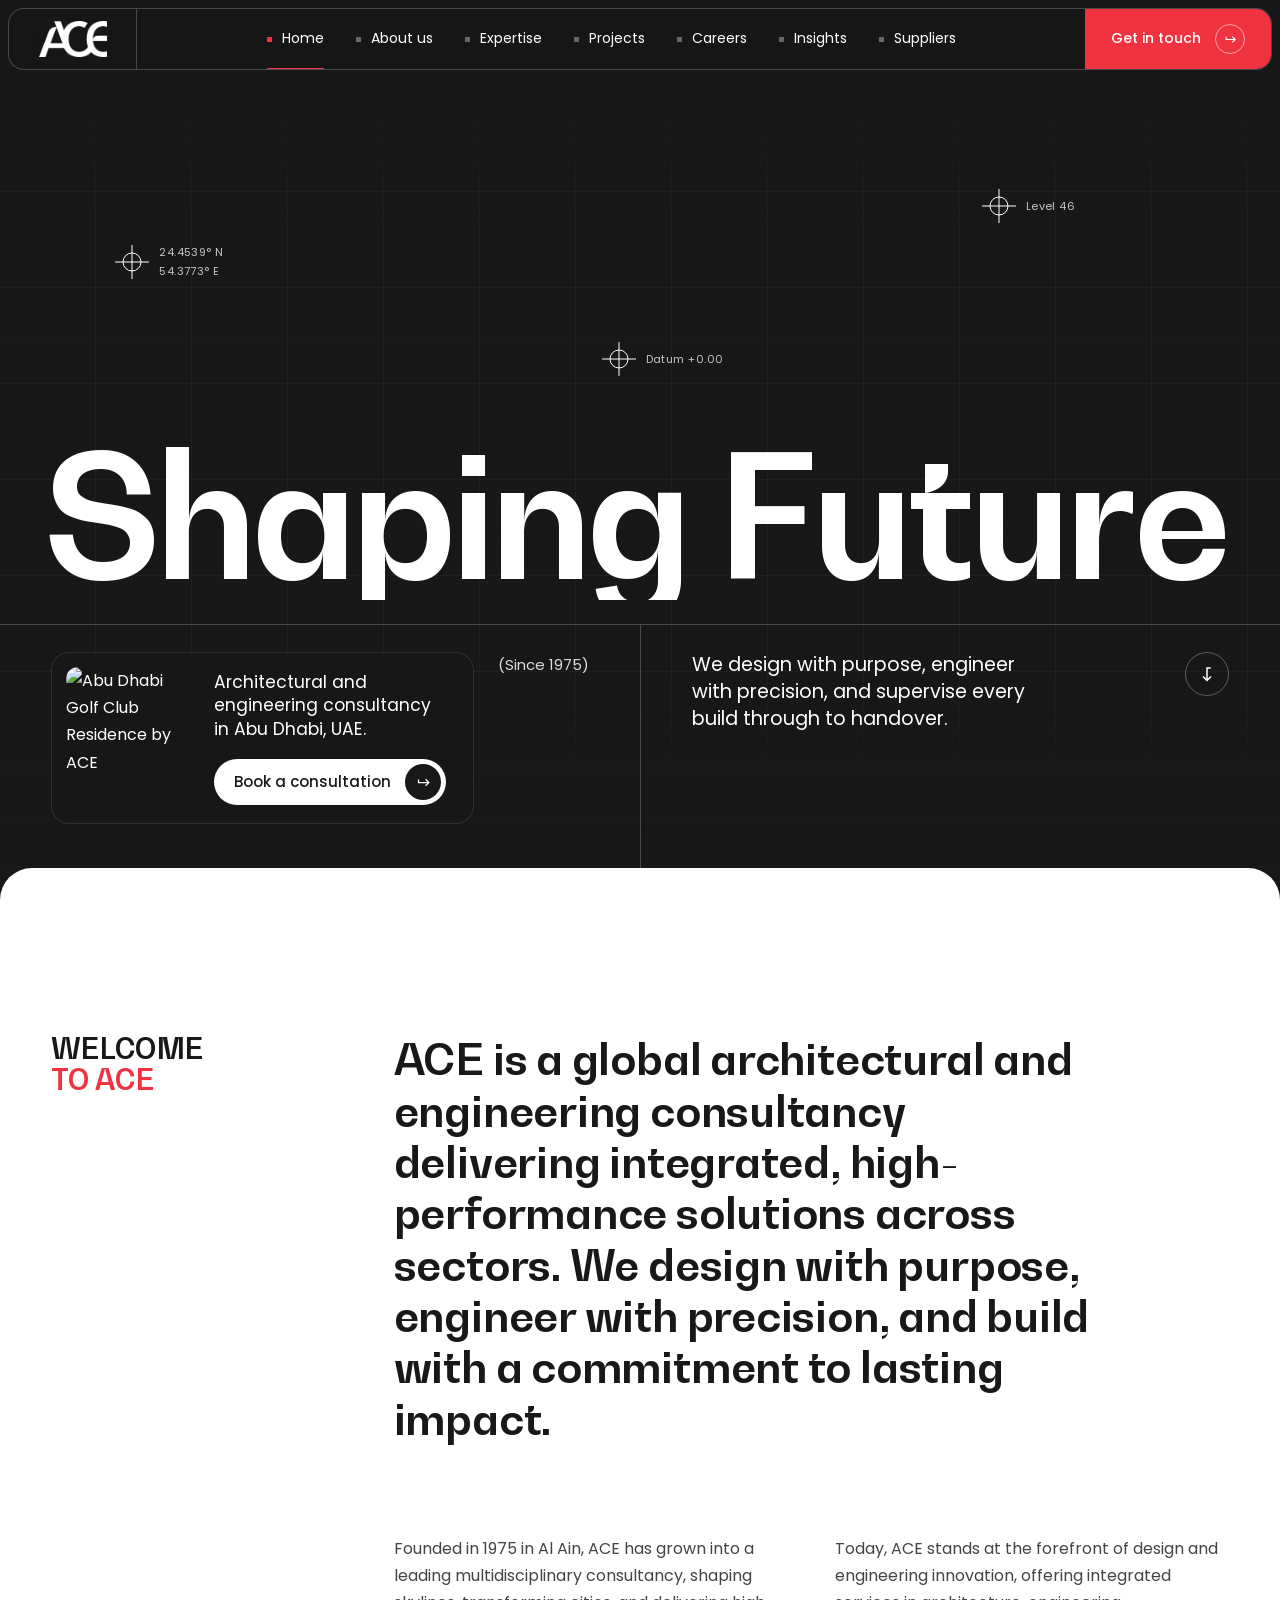
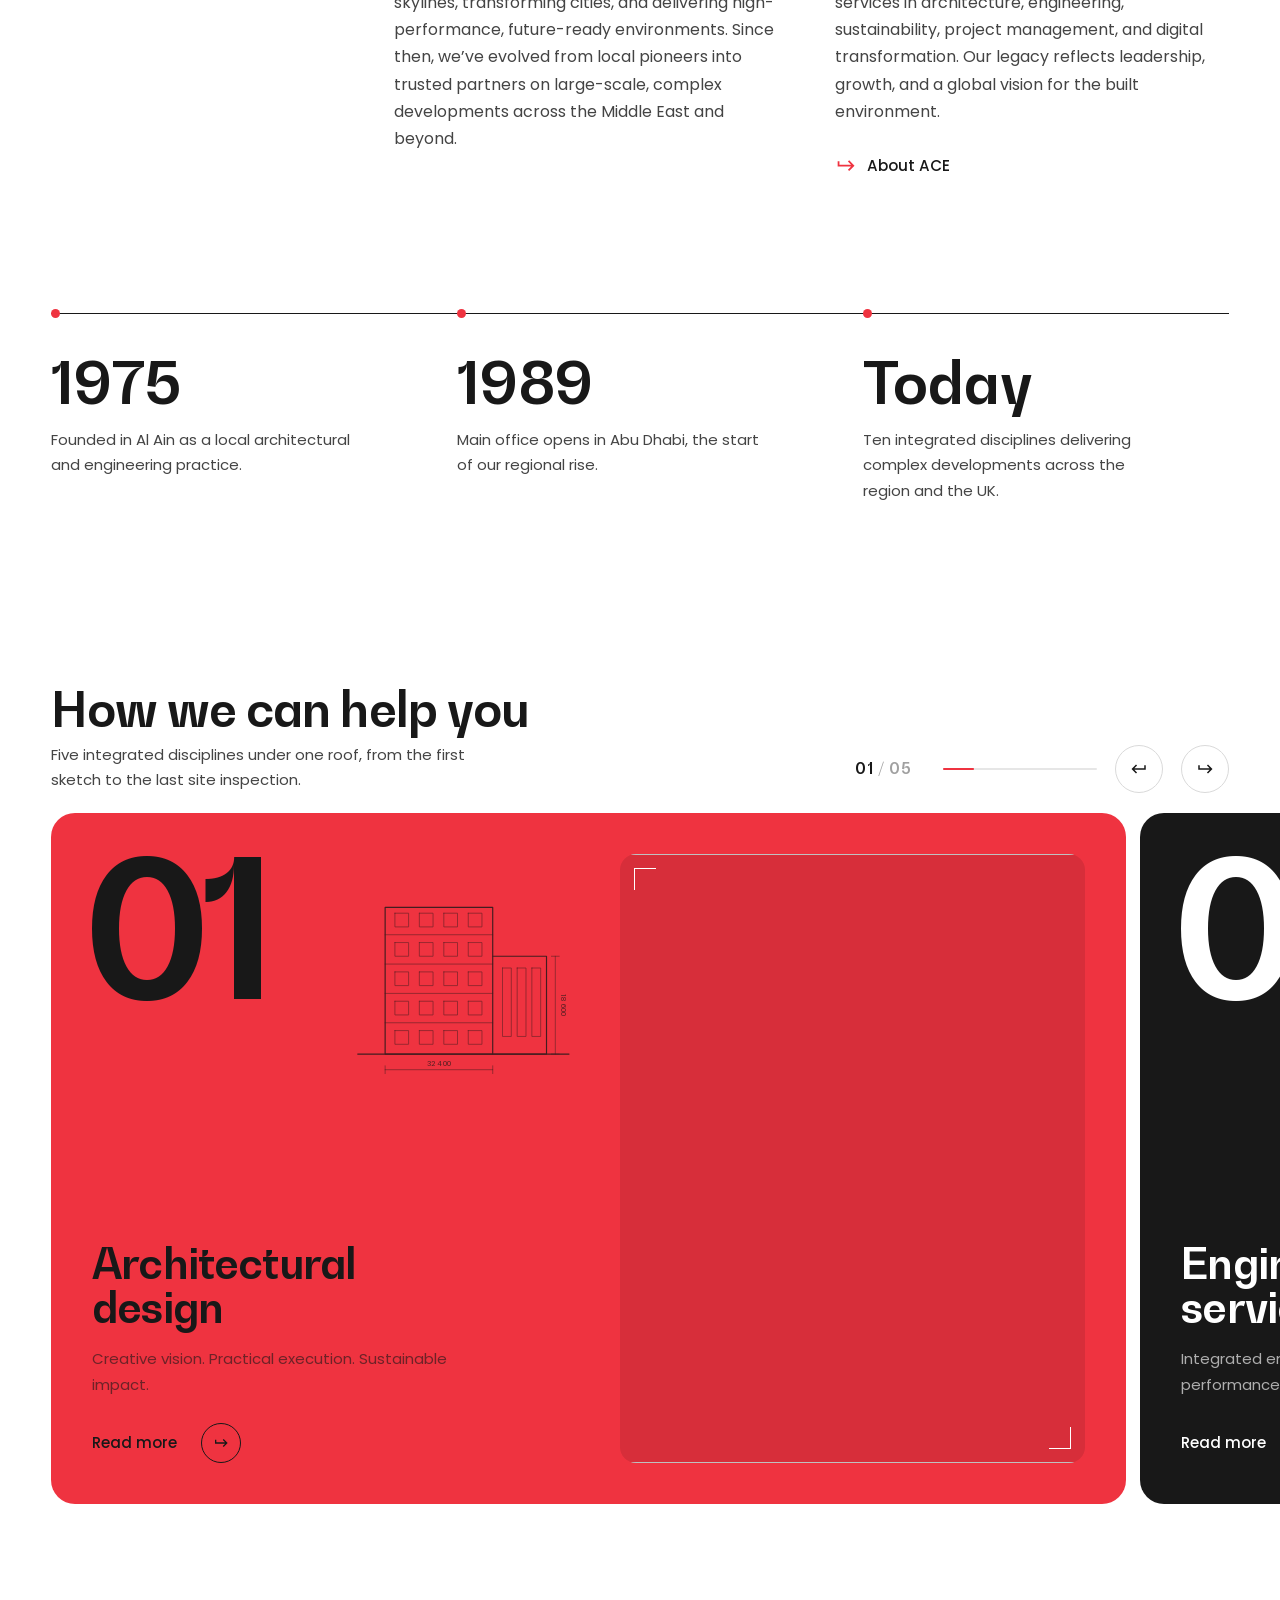
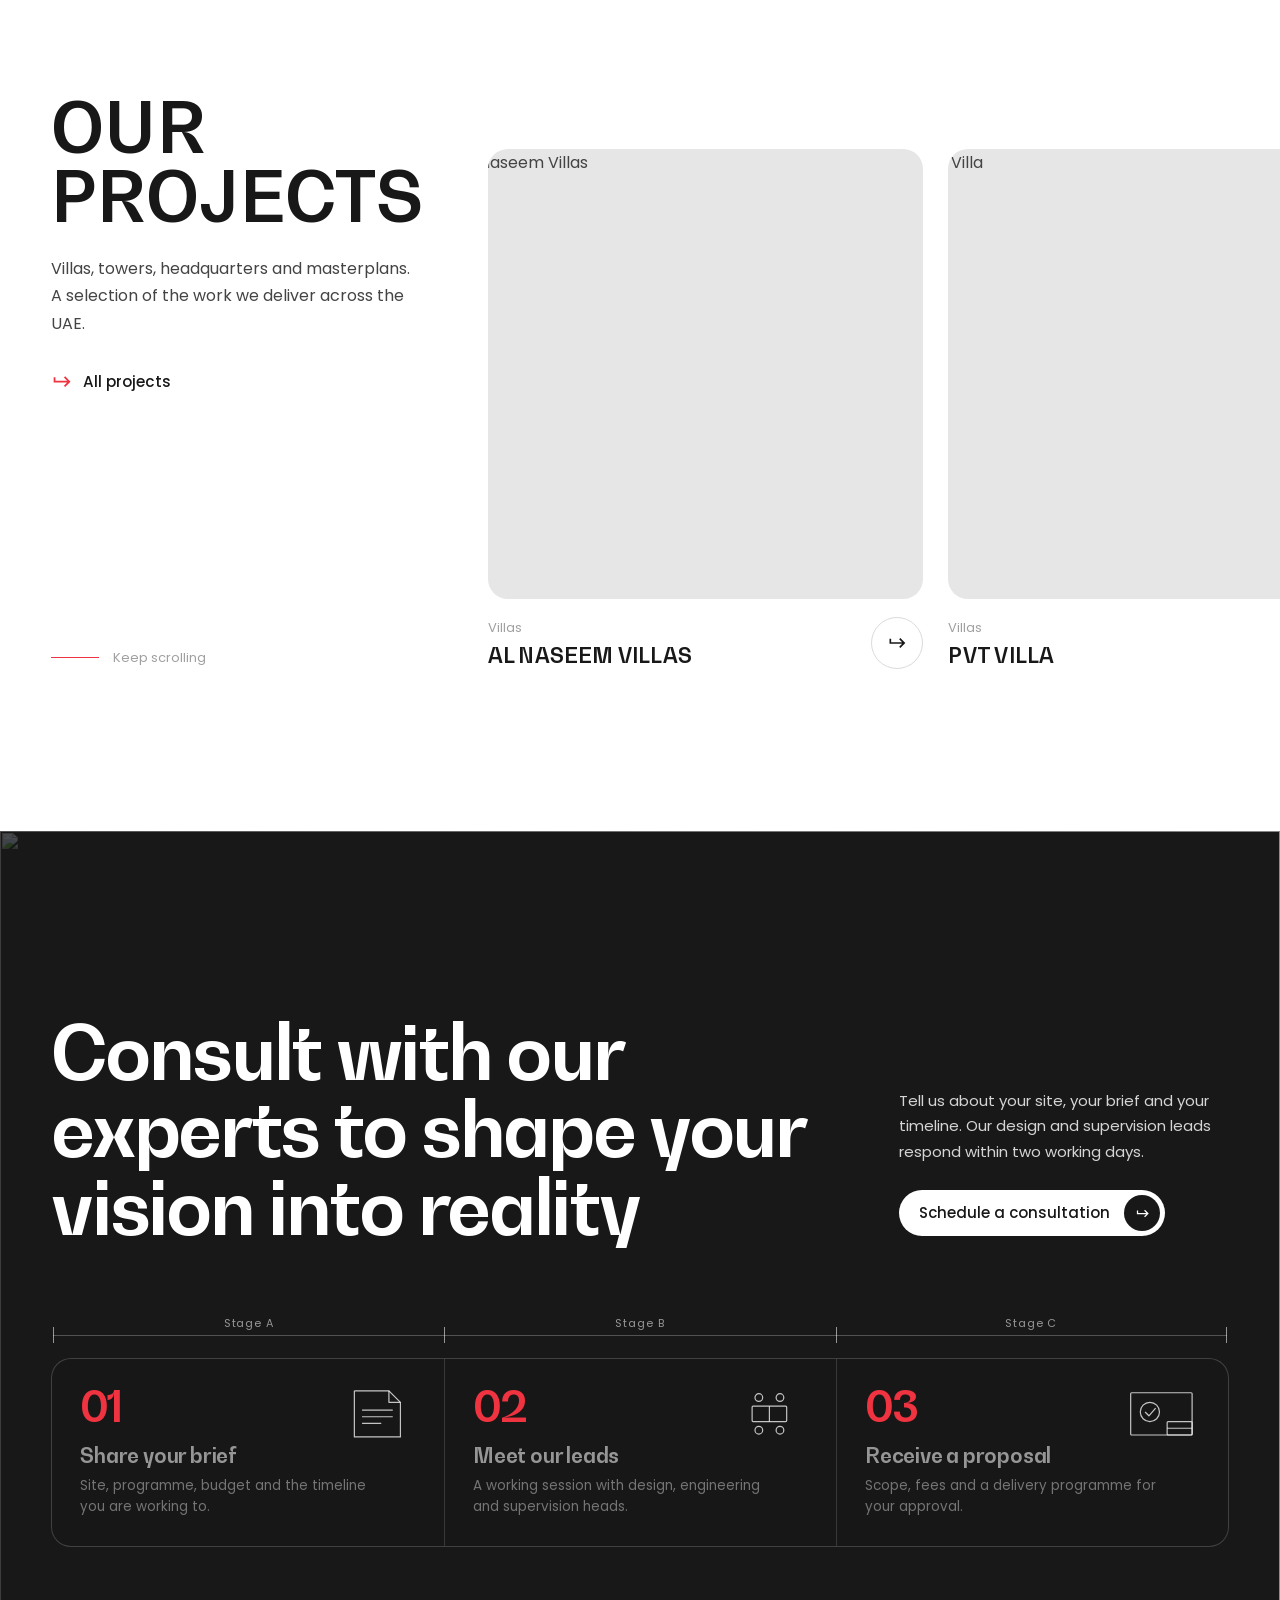
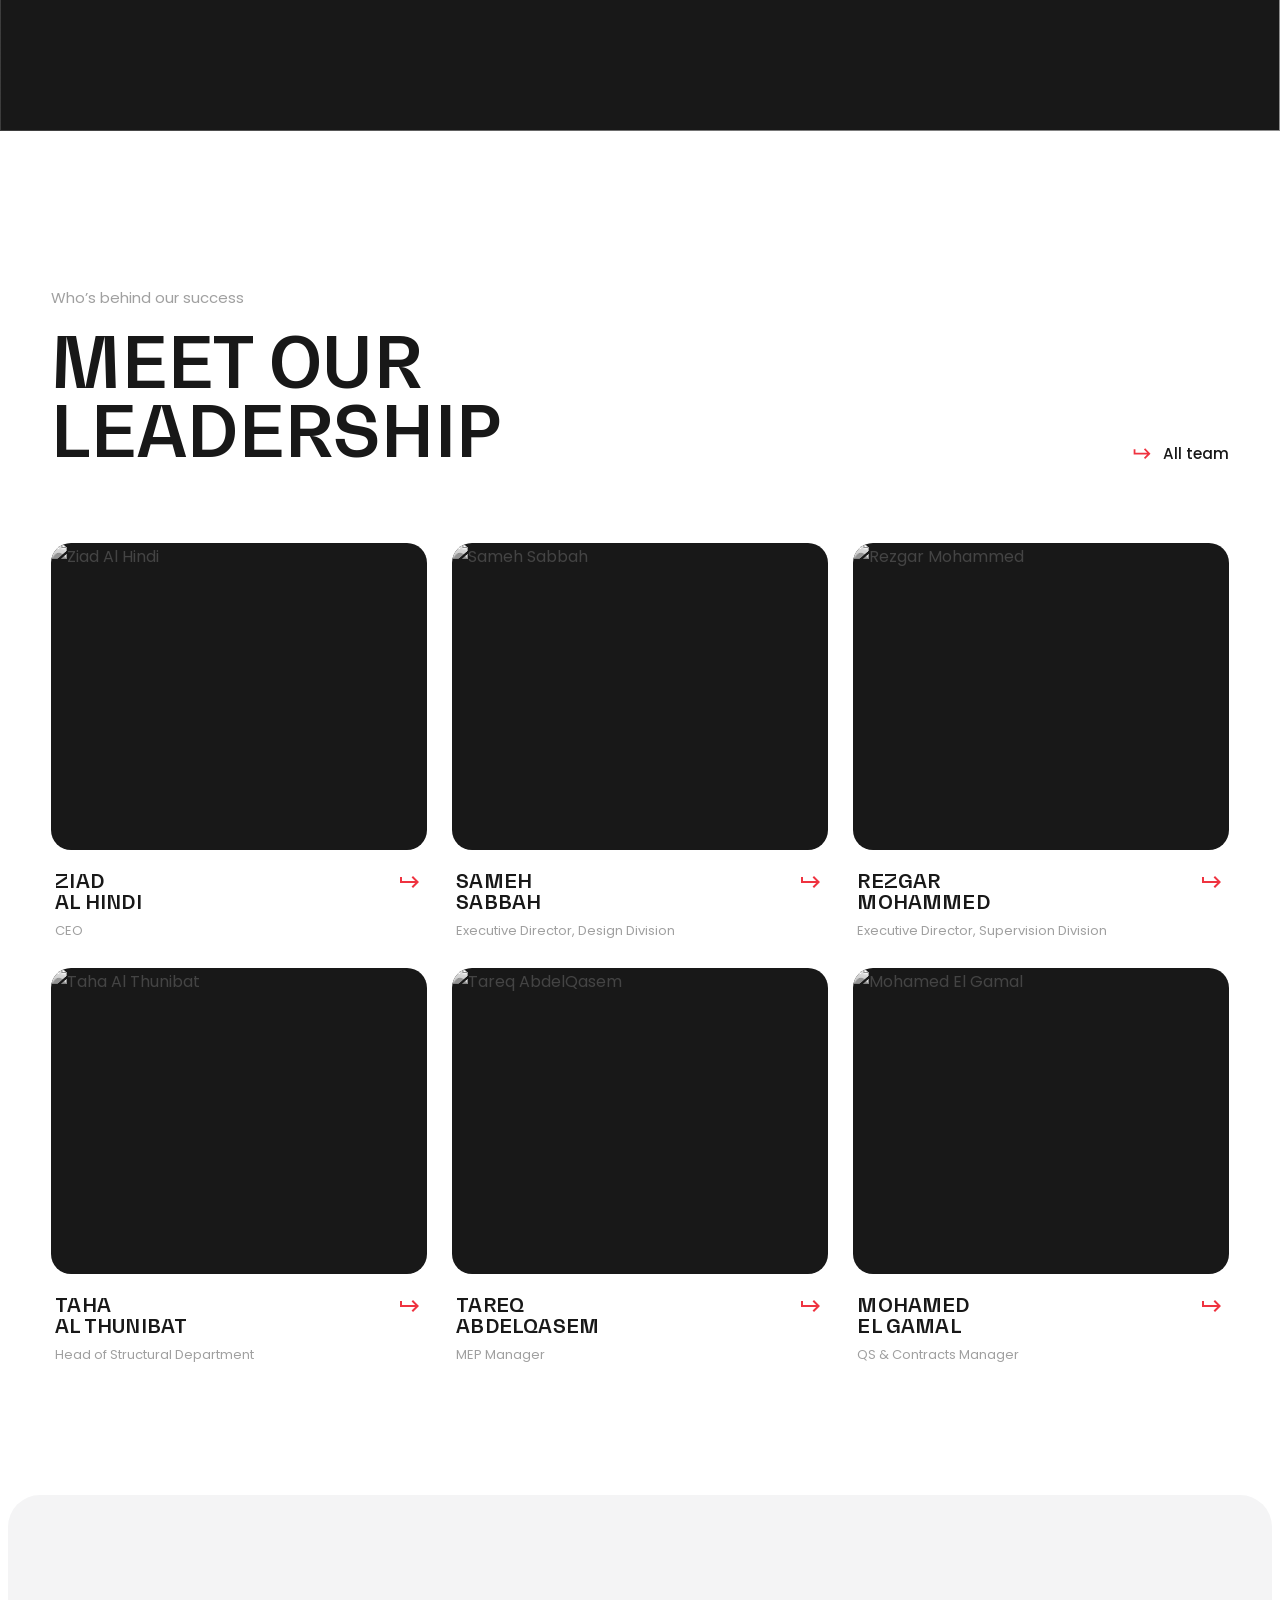
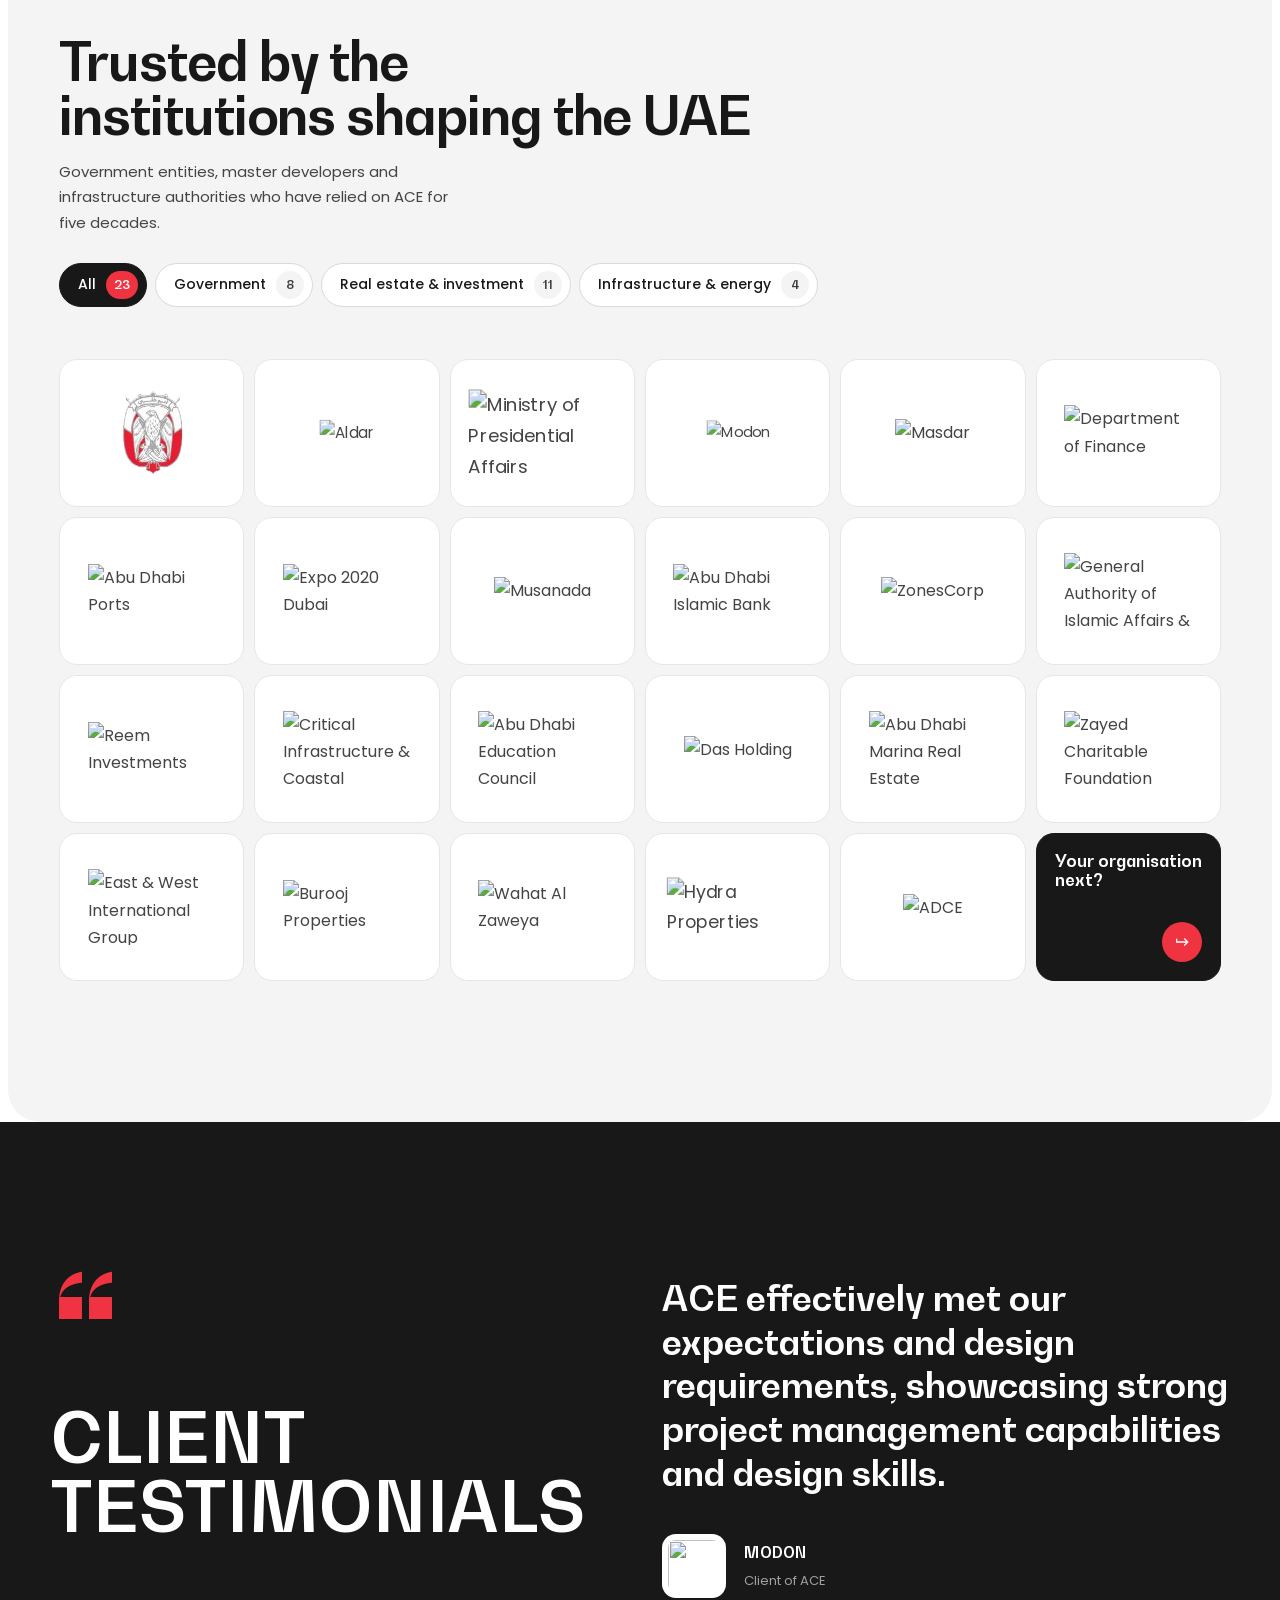
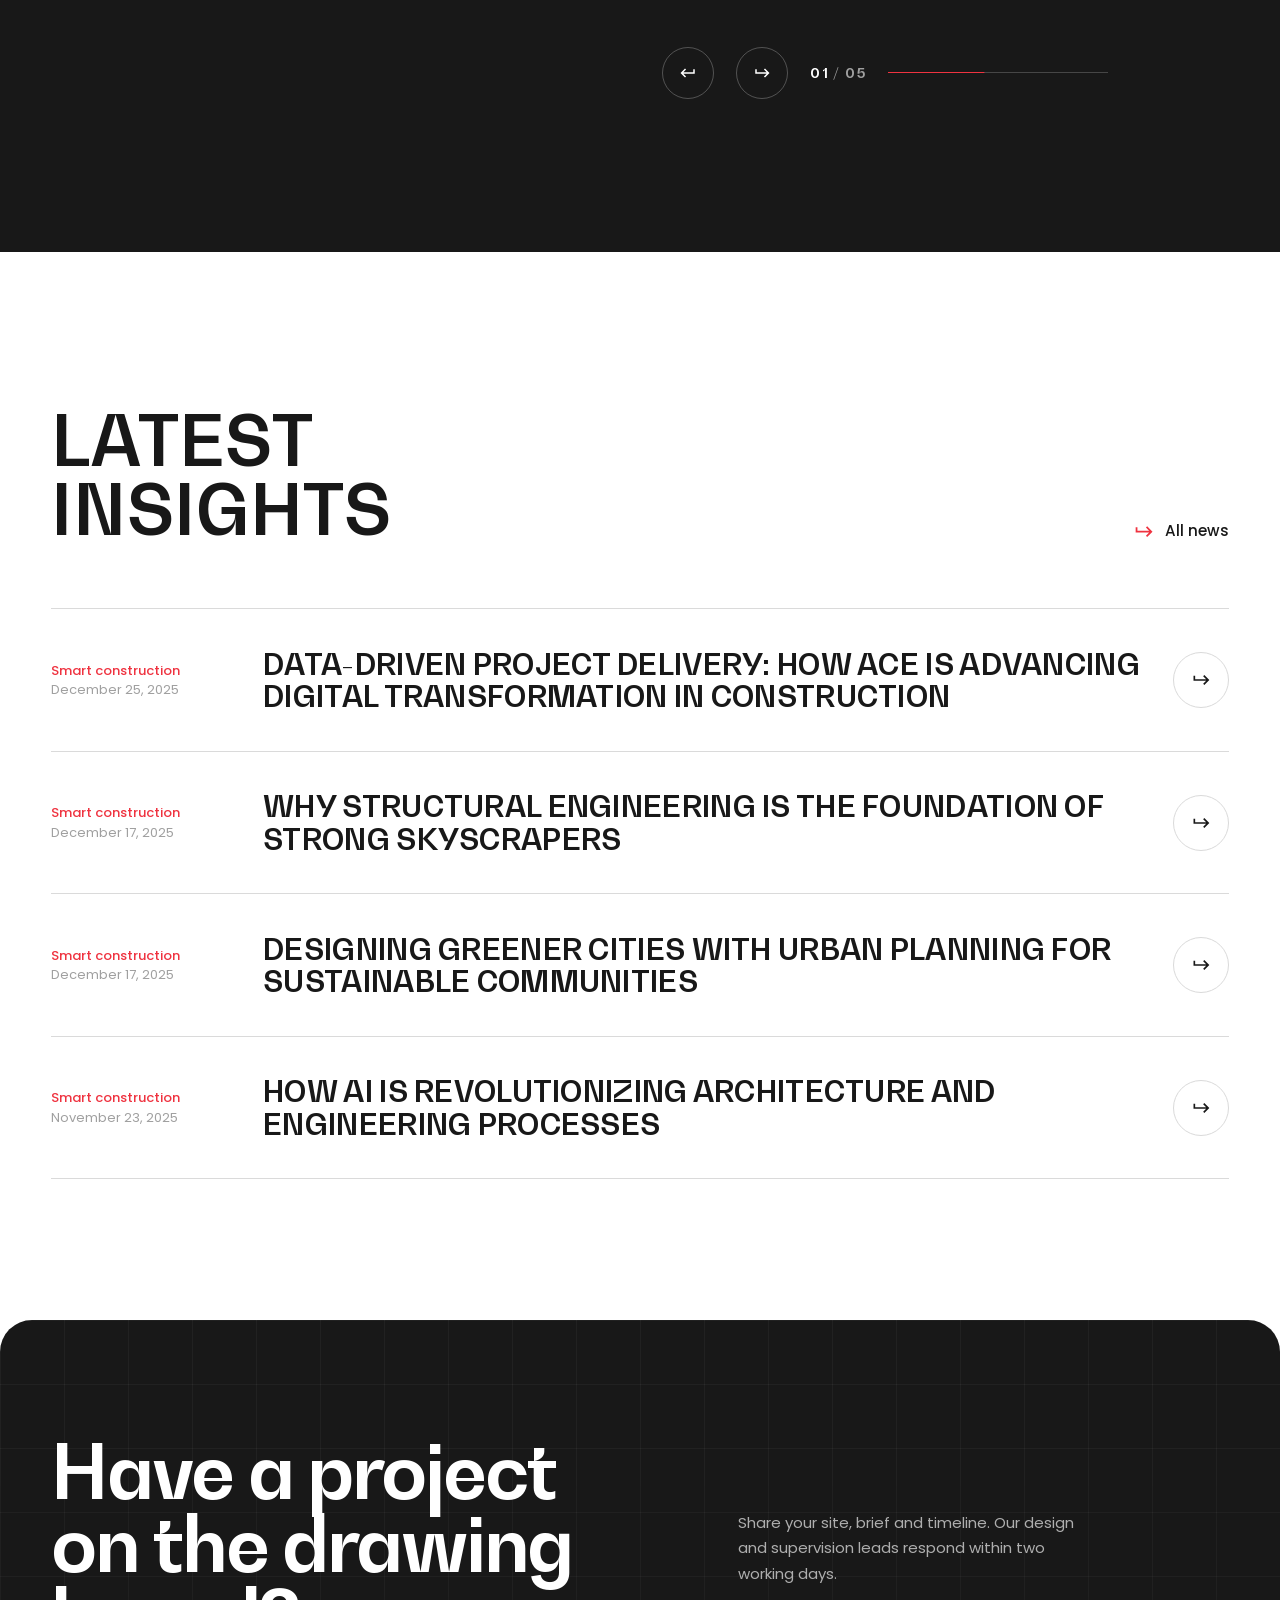
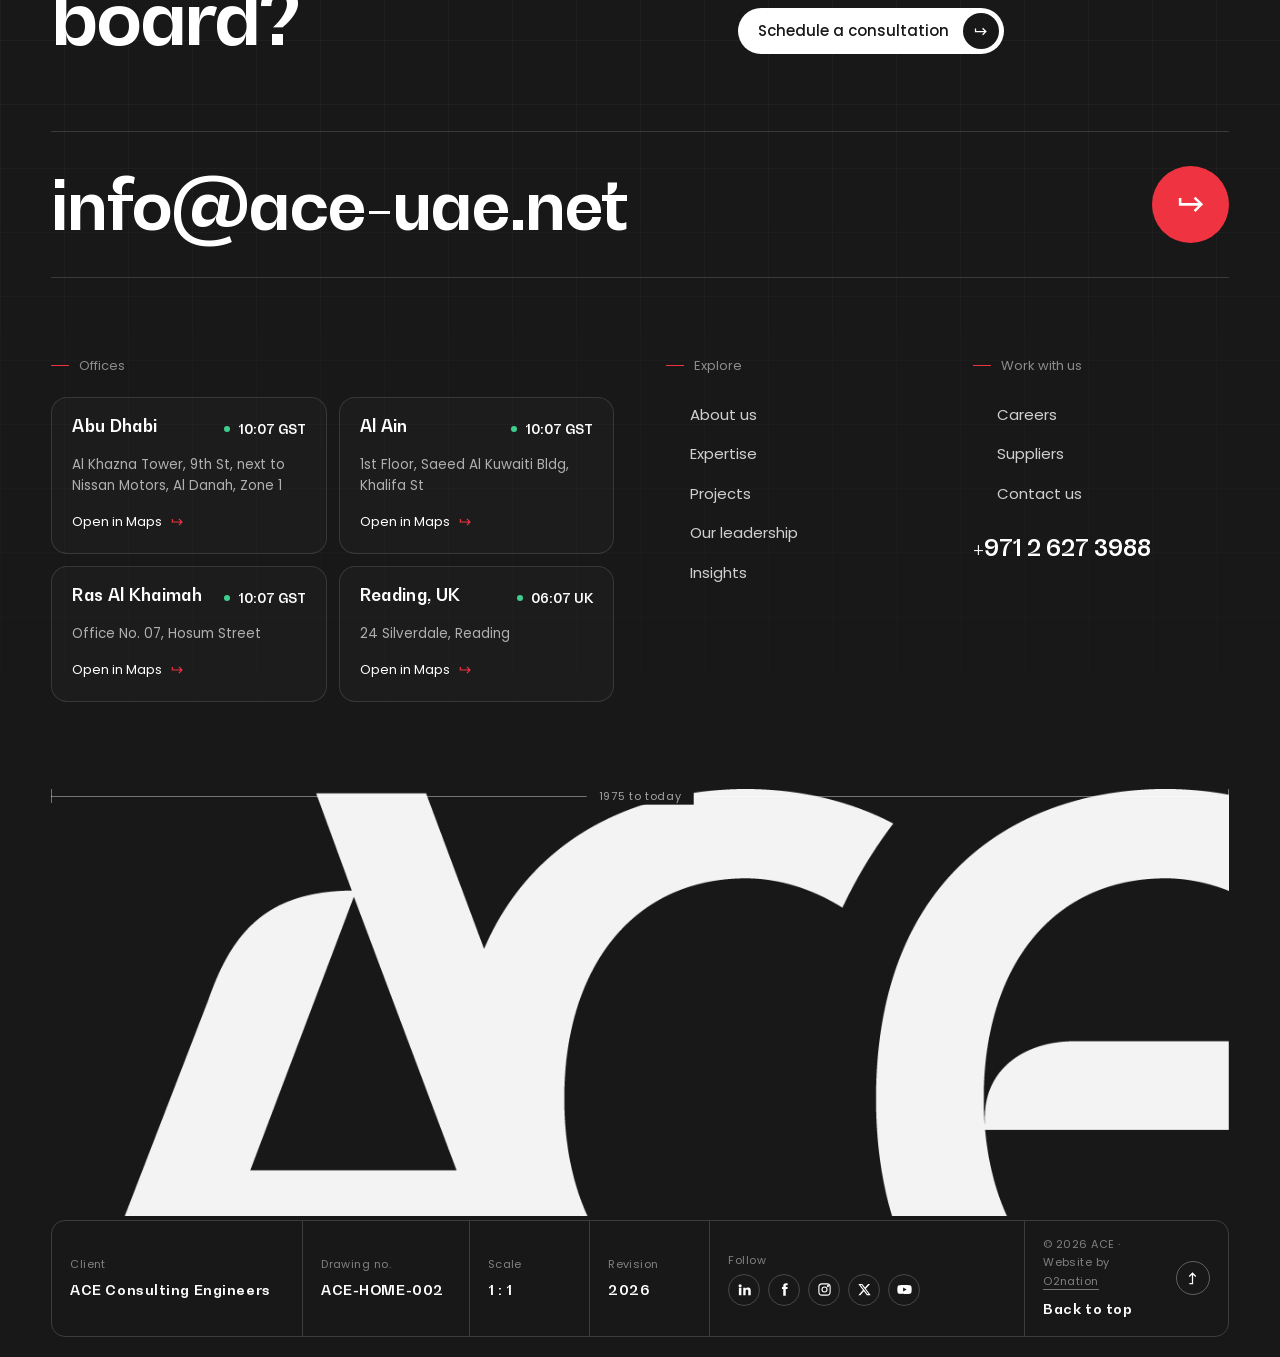
==== commit b841a0c5: "Fix mobile Process stages to match desktop and center the consult layout. Show the Stage A/B/C bar o" ====
--- a/index.html
+++ b/index.html
@@ -3,6 +3,7 @@
 <head>
 <meta charset="utf-8">
 <meta name="viewport" content="width=device-width, initial-scale=1, viewport-fit=cover">
+<meta name="theme-color" content="#000000">
 <title>ACE | Architectural & Engineering Consultancy — Home, option 2</title>
 <meta name="description" content="ACE is a global architectural and engineering consultancy delivering integrated, high-performance solutions since 1975.">
 <link rel="preconnect" href="https://fonts.googleapis.com">
@@ -45,7 +46,7 @@
 }
 
 *, *::before, *::after { box-sizing: border-box; }
-html { -webkit-text-size-adjust: 100%; }
+html { -webkit-text-size-adjust: 100%; background: var(--white); }
 html.lenis, html.lenis body { height: auto; }
 .lenis.lenis-smooth { scroll-behavior: auto !important; }
 .lenis.lenis-stopped { overflow: hidden; }
@@ -148,14 +149,21 @@
 
 .mobile-menu {
   position: fixed; inset: 0; z-index: 99; color: var(--white);
-  padding: calc(92px + env(safe-area-inset-top, 0px)) 22px calc(22px + env(safe-area-inset-bottom, 0px));
-  display: flex; flex-direction: column; justify-content: space-between; gap: 24px;
   background-color: var(--ink);
   background-image: linear-gradient(rgba(255,255,255,.05) 1px, transparent 1px), linear-gradient(90deg, rgba(255,255,255,.05) 1px, transparent 1px);
   background-size: 56px 56px;
   clip-path: inset(0 0 100% 0); transition: clip-path .7s var(--ease); visibility: hidden;
+  overflow: hidden;
+}
+.mobile-menu__scroll {
+  position: absolute; inset: 0;
+  display: flex; flex-direction: column; justify-content: space-between; gap: 24px;
+  padding: calc(92px + env(safe-area-inset-top, 0px)) 22px calc(22px + env(safe-area-inset-bottom, 0px));
   overflow-y: auto; -webkit-overflow-scrolling: touch;
-}
+  overscroll-behavior: contain;
+  touch-action: pan-y;
+}
+.mobile-menu__scroll > * { flex-shrink: 0; }
 .mobile-menu.is-open { clip-path: inset(0 0 0 0); visibility: visible; }
 .mobile-menu nav { overflow: visible; }
 .mobile-menu nav a { display: flex; align-items: center; gap: 14px; font-family: var(--display); text-transform: none; font-size: clamp(1.45rem, 6.4vw, 2rem); letter-spacing: -.02em; line-height: 1.15; color: var(--white); padding: 13px 2px; border-bottom: 1px solid rgba(255,255,255,.12); }
@@ -451,20 +459,26 @@
   .consult__shade { background: linear-gradient(180deg, rgba(24,24,24,.9) 0%, rgba(24,24,24,.72) 38%, rgba(24,24,24,.82) 100%); opacity: 1; }
   .consult__side, .consult__frame, .consult__cursor, .consult__lens, .cdim { display: none; }
   .consult__content { position: relative; inset: auto; width: 100%; padding: 64px 0 28px; justify-content: flex-start; }
-  .consult__content .wrap { display: flex; flex-direction: column; align-items: stretch; gap: 18px; width: 100%; min-width: 0; }
+  .consult__content .wrap { display: flex; flex-direction: column; align-items: stretch; gap: 22px; width: 100%; min-width: 0; }
   .consult h2 { font-size: clamp(1.7rem, 7.4vw, 2.15rem); max-width: 14ch; }
   .consult h2 .line { overflow: visible; }
-  .consult__aside { max-width: none; width: 100%; padding-bottom: 0; gap: 12px; }
+  .consult__aside { max-width: none; width: 100%; padding-bottom: 0; gap: 16px; }
   .consult__aside p { font-size: 14px; }
   .consult__aside .pill { max-width: 100%; font-size: 13px; }
-  .csheet { margin-top: 16px; width: 100%; min-width: 0; }
-  .csheet__dim { display: none; }
+  .csheet { margin-top: 24px; width: 100%; min-width: 0; }
+  .csheet__dim { display: grid; height: 18px; margin: 0 2px 10px; }
+  .csheet__dim span { font-size: 10px; letter-spacing: .06em; }
+  .csheet__dim span em { top: -10px; padding: 0 6px; }
   .consult__steps { grid-template-columns: 1fr; width: 100%; min-width: 0; border-radius: 16px; }
-  .consult__steps li { padding: 14px 16px; grid-template-rows: auto; align-items: center; }
+  .consult__steps li {
+    padding: 16px 18px;
+    display: grid; grid-template-columns: 1fr auto; grid-template-rows: auto auto;
+    column-gap: 14px; row-gap: 6px; align-items: start;
+  }
   .consult__steps li + li { border-left: 0; border-top: 1px solid rgba(255,255,255,.14); }
-  .st__n { font-size: 1.4rem; margin-bottom: 4px; }
-  .st__draw { width: 48px; }
-  .consult__steps b { font-size: 1.05rem; overflow-wrap: anywhere; }
+  .st__n { grid-column: 1; grid-row: 1; font-size: 1.35rem; margin-bottom: 0; }
+  .st__draw { grid-column: 2; grid-row: 1 / -1; align-self: center; width: 48px; }
+  .consult__steps b { grid-column: 1; grid-row: 2; font-size: 1.05rem; margin-bottom: 0; line-height: 1.2; overflow-wrap: anywhere; }
   .consult__steps p { display: none; }
   .pill { height: 40px; min-height: 0; font-size: 13px; gap: 8px; padding: 0 4px 0 14px; white-space: nowrap; }
   .pill b { width: 30px; height: 30px; }
@@ -805,7 +819,7 @@
 body.menu-open .header[class] .menu-btn span { background: var(--white); }
 
 /* ───────── Mobile menu ───────── */
-.mobile-menu { justify-content: flex-start; gap: 28px; padding: calc(86px + env(safe-area-inset-top, 0px)) 20px calc(20px + env(safe-area-inset-bottom, 0px)); }
+.mobile-menu__scroll { justify-content: flex-start; gap: 28px; padding: calc(86px + env(safe-area-inset-top, 0px)) 20px calc(20px + env(safe-area-inset-bottom, 0px)); }
 .mobile-menu nav { display: flex; flex-direction: column; }
 .mobile-menu nav a { justify-content: space-between; min-height: 58px; padding: 10px 2px; font-size: clamp(1.6rem, 7.4vw, 2.2rem);
   opacity: 0; transform: translateY(16px); transition: opacity .2s var(--ease), transform .2s var(--ease), color .3s var(--ease); }
@@ -949,7 +963,7 @@
   .header.is-hidden { transform: translateY(calc(-100% - 12px)); }
 
   /* Menu: compact links + section chips */
-  .mobile-menu { gap: 20px; padding-top: calc(78px + max(8px, env(safe-area-inset-top, 0px))); }
+  .mobile-menu__scroll { gap: 20px; padding-top: calc(78px + max(8px, env(safe-area-inset-top, 0px))); touch-action: pan-x pan-y; }
   .mobile-menu nav a { min-height: 52px; padding: 8px 2px; font-size: clamp(1.45rem, 6.6vw, 1.95rem); }
   .mm-jump { display: block; opacity: 0; transform: translateY(16px); transition: opacity .2s, transform .2s; }
   .mobile-menu.is-open .mm-jump { opacity: 1; transform: none; transition: opacity .6s var(--ease) .45s, transform .7s var(--ease) .45s; }
@@ -976,12 +990,14 @@
   .pj-track { position: relative; }
   .pj-pin .cdots { padding: 0 var(--gutter); }
 
-  /* Clients: single-row swipeable logo carousel */
-  .cgrid { position: relative; grid-template-columns: none; grid-template-rows: auto; grid-auto-flow: column; grid-auto-columns: 42%; gap: 8px;
+  /* Clients: single-row swipeable logo carousel — 3 narrower logos per view */
+  .cgrid { position: relative; grid-template-columns: none; grid-template-rows: auto; grid-auto-flow: column; grid-auto-columns: calc((100% - 16px) / 3); gap: 8px;
     overflow-x: auto; scroll-snap-type: x mandatory; scrollbar-width: none; -webkit-overflow-scrolling: touch;
     margin-inline: calc(var(--gutter) * -1); padding: 6px var(--gutter); scroll-padding-inline: var(--gutter); }
   .cgrid::-webkit-scrollbar { display: none; }
-  .ctile { scroll-snap-align: start; }
+  .ctile { scroll-snap-align: start; border-radius: 12px; }
+  .ctile img { max-width: 58%; max-height: 42%; }
+  .ctile--crop img { width: 82%; height: 44%; }
   .clients .cdots { margin-top: 10px; }
 
   /* Insights: swipeable article cards */
@@ -995,19 +1011,27 @@
   .consult h2 { max-width: none; }
   .pj-pin .cdots { margin-top: 0; }
 
-  /* Process: scroll walks through the three steps along a red rail */
+  /* Process: desktop glass card, stacked — number + title left, icon right */
   .consult h2 .line { overflow: hidden; padding-bottom: .08em; }
-  .consult__steps { position: relative; }
-  .consult__steps::before, .consult__steps::after { content: ""; position: absolute; left: 0; top: 0; bottom: 0; width: 2px; z-index: 2; pointer-events: none; }
-  .consult__steps::before { background: rgba(255,255,255,.12); }
-  .consult__steps::after { background: var(--red); transform-origin: 50% 0; transform: scaleY(var(--sp, 0)); }
-  .consult__steps li { padding: 16px 16px 16px 20px; cursor: pointer; }
-  .consult__steps li::before { display: none; }
-  .consult__steps p { display: block; grid-column: 1 / -1; font-size: 13px; margin-top: 2px; color: rgba(255,255,255,.32); }
-  .st__draw { width: 54px; opacity: .3; transition: opacity .6s var(--ease); }
-  .st__draw :is(path, rect, circle, line) { vector-effect: none; stroke-width: 2.2; stroke-dasharray: 1; stroke-dashoffset: 0; }
+  .csheet__dim { display: grid; height: 18px; margin: 0 2px 10px; }
+  .csheet__dim span { font-size: 10px; letter-spacing: .06em; }
+  .csheet__dim span em { top: -10px; padding: 0 6px; }
+  .consult__steps { position: relative; grid-template-columns: 1fr; width: 100%; min-width: 0; border-radius: 16px; }
+  .consult__steps li {
+    padding: 16px 18px; cursor: pointer;
+    display: grid; grid-template-columns: 1fr auto; grid-template-rows: auto auto;
+    column-gap: 14px; row-gap: 6px; align-items: start;
+  }
+  .consult__steps li + li { border-left: 0; border-top: 1px solid rgba(255,255,255,.14); }
+  .consult__steps li::before { display: block; }
+  .st__n { grid-column: 1; grid-row: 1; font-size: 1.35rem; margin-bottom: 0; }
+  .consult__steps b { grid-column: 1; grid-row: 2; font-size: 1.05rem; margin-bottom: 0; line-height: 1.2; overflow-wrap: anywhere; }
+  .st__draw { grid-column: 2; grid-row: 1 / -1; align-self: center; width: 48px; opacity: .55; transition: opacity .6s var(--ease), color .6s var(--ease); }
+  .st__draw :is(path, rect, circle, line) { vector-effect: none; stroke-width: 1.6; stroke-dasharray: 1; stroke-dashoffset: 0; }
+  .consult__steps p { display: none; }
   .consult__steps li.is-on .st__draw, .consult__steps li.is-done .st__draw { opacity: 1; }
   .consult__steps li.is-done .st__draw { color: var(--red); }
+  .consult__steps li.is-on .st__draw { color: rgba(255,255,255,.9); }
 
   /* What we do: pinned, vertical scroll drives the cards sideways (like desktop) */
   .anim .svc__pin { height: 100vh; height: 100svh; min-height: 0; max-height: 100svh; padding: calc(18px + env(safe-area-inset-top, 0px)) 0 18px; gap: 12px; overflow: hidden; }
@@ -1061,25 +1085,24 @@
   .anim .consult__side--r small::before { width: 6px; height: 6px; }
   .anim .consult__content {
     position: absolute; inset: 0; width: 100%;
-    padding: calc(52px + env(safe-area-inset-top, 0px)) 0 18px;
+    padding: calc(52px + env(safe-area-inset-top, 0px)) 0 max(16px, env(safe-area-inset-bottom, 0px));
     justify-content: center; box-sizing: border-box;
   }
-  .anim .consult__content .wrap { display: flex; flex-direction: column; align-items: stretch; gap: 12px; width: 100%; min-width: 0; }
-  .anim .consult h2 { font-size: clamp(1.5rem, 6.4vw, 1.95rem); max-width: none; }
+  .anim .consult__content .wrap {
+    display: flex; flex-direction: column; align-items: stretch; justify-content: center;
+    gap: 14px; width: 100%; min-width: 0; max-height: 100%;
+  }
+  .anim .consult h2 { font-size: clamp(1.4rem, 5.8vw, 1.85rem); max-width: none; flex: none; }
   .anim .consult h2 .line { overflow: hidden; padding-bottom: .06em; }
-  .anim .consult__aside { max-width: none; width: 100%; padding-bottom: 0; gap: 10px; }
+  .anim .consult__aside { max-width: none; width: 100%; padding-bottom: 0; gap: 12px; flex: none; }
   .anim .consult__aside p { display: none; }
-  .anim .csheet { margin-top: 6px; width: 100%; min-width: 0; }
-  .anim .csheet__dim { display: grid; height: 16px; margin-bottom: 8px; }
-  .anim .consult__steps { grid-template-columns: 1fr; width: 100%; min-width: 0; border-radius: 14px; }
-  .anim .consult__steps::before, .anim .consult__steps::after { display: none; }
-  .anim .consult__steps li { padding: 11px 14px; grid-template-rows: auto; align-items: center; }
-  .anim .consult__steps li + li { border-left: 0; border-top: 1px solid rgba(255,255,255,.14); }
-  .anim .consult__steps li::before { display: block; }
-  .anim .consult__steps p { display: none; }
-  .anim .st__draw { width: 40px; opacity: .55; }
-  .anim .st__n { font-size: 1.2rem; margin-bottom: 2px; }
-  .anim .consult__steps b { font-size: .98rem; margin-bottom: 0; }
+  .anim .csheet { margin-top: 18px; width: 100%; min-width: 0; flex: none; }
+  .anim .csheet__dim { display: grid; height: 16px; margin: 0 2px 10px; }
+  .anim .consult__steps { border-radius: 16px; }
+  .anim .consult__steps li { padding: 14px 16px; }
+  .anim .st__draw { width: 44px; }
+  .anim .st__n { font-size: 1.3rem; }
+  .anim .consult__steps b { font-size: 1.02rem; }
   /* Soft handoff: Team rises over the pinned consult instead of a hard cut */
   .anim .consult { position: relative; z-index: 1; }
   .team { position: relative; z-index: 2; background: var(--white); }
@@ -1088,11 +1111,19 @@
   .anim .svc__head p { display: none; }
   .anim .svc-card__txt p { display: none; }
   .anim .consult__aside .pill { font-size: 12px; }
-  .anim .csheet__dim { display: none; }
+  .anim .consult__content .wrap { gap: 10px; }
+  .anim .consult h2 { font-size: clamp(1.25rem, 5.2vw, 1.55rem); }
+  .anim .csheet { margin-top: 14px; }
+  .anim .consult__steps li { padding: 12px 14px; row-gap: 4px; }
+  .anim .st__draw { width: 40px; }
+  .anim .st__n { font-size: 1.15rem; }
+  .anim .consult__steps b { font-size: .95rem; }
 }
 @media (max-width: 900px) and (max-height: 640px) {
   .anim .svc-card__more { display: none; }
-  .anim .consult h2 { font-size: 1.4rem; }
+  .anim .consult h2 { font-size: 1.2rem; }
+  .anim .consult__aside .pill { display: none; }
+  .anim .consult__steps li { padding: 10px 14px; }
 }
 @media (prefers-reduced-motion: reduce) {
   *, *::before, *::after { animation: none !important; transition-duration: .01ms !important; }
@@ -1132,6 +1163,7 @@
 </header>
 
 <div class="mobile-menu" id="mobileMenu" aria-hidden="true">
+  <div class="mobile-menu__scroll" data-lenis-prevent>
   <nav aria-label="Mobile">
     <a href="https://ace-uae.net/" aria-current="page" style="--i:0"><span class="t">Home</span><svg viewBox="0 0 24 24" fill="currentColor" aria-hidden="true"><path d="M5 7v4h13.17l-3.58-3.59L16 6l6 6-6 6-1.41-1.41L18.17 13H3V7h2z"/></svg></a>
     <a href="https://ace-uae.net/about-us/" style="--i:1"><span class="t">About us</span><svg viewBox="0 0 24 24" fill="currentColor" aria-hidden="true"><path d="M5 7v4h13.17l-3.58-3.59L16 6l6 6-6 6-1.41-1.41L18.17 13H3V7h2z"/></svg></a>
@@ -1155,6 +1187,7 @@
       <a href="mailto:info@ace-uae.net"><svg viewBox="0 0 24 24" fill="currentColor" aria-hidden="true"><path d="M20 4H4c-1.1 0-2 .9-2 2v12c0 1.1.9 2 2 2h16c1.1 0 2-.9 2-2V6c0-1.1-.9-2-2-2zm0 4-8 5-8-5V6l8 5 8-5v2z"/></svg><span><small>Email us</small>info@ace-uae.net</span></a>
     </div>
     <div class="mm-meta"><span class="mm-clock"><i></i>Abu Dhabi <time data-tz="Asia/Dubai" data-short>--:--</time></span><div class="socials" id="mmSocials"></div></div>
+  </div>
   </div>
 </div>
 
@@ -1651,10 +1684,27 @@
     vCount.innerHTML = `<b>${pad(vi + 1)}</b> / ${pad(quotes.length)}`;
     vStart = performance.now();
   }
-  document.getElementById('vPrev').addEventListener('click', () => showVoice(vi - 1));
-  document.getElementById('vNext').addEventListener('click', () => showVoice(vi + 1));
-  stage.addEventListener('mouseenter', () => vPaused = true);
-  stage.addEventListener('mouseleave', () => { vPaused = false; vStart = performance.now() - (parseFloat(vTimer.dataset.p || 0) * DUR); });
+  let vPointers = 0, vHover = false, vIdle = null;
+  const voiceBox = stage.parentElement;
+  const voiceHover = window.matchMedia('(hover: hover)').matches;
+  function pauseVoice() { vPaused = true; clearTimeout(vIdle); }
+  function resumeVoice() {
+    clearTimeout(vIdle);
+    vIdle = setTimeout(() => {
+      if (vPointers || vHover) return;
+      vPaused = false;
+      vStart = performance.now() - (parseFloat(vTimer.dataset.p || 0) * DUR);
+    }, 1800);
+  }
+  document.getElementById('vPrev').addEventListener('click', () => { showVoice(vi - 1); pauseVoice(); resumeVoice(); });
+  document.getElementById('vNext').addEventListener('click', () => { showVoice(vi + 1); pauseVoice(); resumeVoice(); });
+  if (voiceHover) {
+    voiceBox.addEventListener('pointerenter', () => { vHover = true; pauseVoice(); });
+    voiceBox.addEventListener('pointerleave', () => { vHover = false; resumeVoice(); });
+  }
+  voiceBox.addEventListener('pointerdown', () => { vPointers++; pauseVoice(); }, { passive: true });
+  window.addEventListener('pointerup', () => { if (!vPointers) return; vPointers--; resumeVoice(); }, { passive: true });
+  window.addEventListener('pointercancel', () => { if (!vPointers) return; vPointers--; resumeVoice(); }, { passive: true });
   // Keep the stage as tall as the longest quote so the page never jumps
   function sizeStage() {
     stage.style.minHeight = '';
@@ -1667,13 +1717,14 @@
   window.addEventListener('resize', sizeStage);
   // Swipe between testimonials on touch
   let tx0 = null, ty0 = 0;
-  stage.addEventListener('touchstart', e => { tx0 = e.touches[0].clientX; ty0 = e.touches[0].clientY; vPaused = true; }, { passive: true });
+  stage.addEventListener('touchstart', e => { tx0 = e.touches[0].clientX; ty0 = e.touches[0].clientY; pauseVoice(); }, { passive: true });
   stage.addEventListener('touchend', e => {
     if (tx0 !== null) {
       const dx = e.changedTouches[0].clientX - tx0, dy = e.changedTouches[0].clientY - ty0;
       if (Math.abs(dx) > 45 && Math.abs(dx) > Math.abs(dy)) showVoice(vi + (dx < 0 ? 1 : -1));
     }
-    tx0 = null; vPaused = false; vStart = performance.now() - (parseFloat(vTimer.dataset.p || 0) * DUR);
+    tx0 = null;
+    resumeVoice();
   }, { passive: true });
   (function tick(now) {
     if (!vPaused) {
@@ -1800,9 +1851,12 @@
     const playing = () => auto && visible && !held && !document.hidden && mobileQ.matches;
     function schedule() {
       clearTimeout(timer);
-      dots.classList.toggle('is-paused', !playing());
-      dots.classList.toggle('alt');
-      if (playing() && pos.length > 1) timer = setTimeout(() => go(active + 1), autoplay);
+      const on = playing();
+      dots.classList.toggle('is-paused', !on);
+      if (on && pos.length > 1) {
+        dots.classList.toggle('alt');
+        timer = setTimeout(() => go(active + 1), autoplay);
+      }
     }
     function go(i) { if (!pos.length) return; trackEl.scrollTo({ left: pos[(i + pos.length) % pos.length], behavior: 'smooth' }); }
     function sync() {
@@ -1824,23 +1878,45 @@
           .map(el => Math.round(Math.min(max, Math.max(0, el.offsetLeft - pad))));
         raw = [...new Set(raw)].sort((a, b) => a - b);
         if (page) {
-          const step = trackEl.clientWidth * .7;
+          const sample = [...trackEl.querySelectorAll(items)].find(el => el.offsetParent !== null);
+          const gap = parseFloat(getComputedStyle(trackEl).columnGap) || 0;
+          const step = sample ? (sample.offsetWidth + gap) * 3 - 2 : trackEl.clientWidth;
           raw = raw.reduce((acc, x) => { if (!acc.length || x - acc[acc.length - 1] >= step) acc.push(x); return acc; }, []);
           if (raw.length && raw[raw.length - 1] < max - 4) raw.push(Math.round(max));
         }
         pos = raw.filter((x, i) => !i || x - raw[i - 1] > 4);
       }
       dots.innerHTML = pos.length > 1 ? pos.map((_, i) => `<button type="button" aria-label="${label} ${i + 1} of ${pos.length}"><i></i></button>`).join('') : '';
-      [...dots.children].forEach((b, i) => b.addEventListener('click', () => { hold(); go(i); }));
+      [...dots.children].forEach((b, i) => b.addEventListener('click', () => { engage(); release(); go(i); }));
       active = -1; sync();
     }
-    function hold() {
-      held = true; schedule();
+    let pointers = 0, hovering = false;
+    const hoverOK = window.matchMedia('(hover: hover)').matches;
+    function engage() {
+      held = true;
       clearTimeout(idleT);
-      idleT = setTimeout(() => { held = false; schedule(); }, 6000);
+      schedule();
     }
+    function release() {
+      clearTimeout(idleT);
+      idleT = setTimeout(() => {
+        if (pointers || hovering) return;
+        held = false;
+        schedule();
+      }, 1800);
+    }
+    function down() { pointers++; engage(); }
+    function up() { if (!pointers) return; pointers--; release(); }
     trackEl.addEventListener('scroll', () => requestAnimationFrame(sync), { passive: true });
-    trackEl.addEventListener('touchstart', hold, { passive: true });
+    trackEl.addEventListener('pointerdown', down, { passive: true });
+    trackEl.addEventListener('wheel', () => { engage(); release(); }, { passive: true });
+    dots.addEventListener('pointerdown', down);
+    if (hoverOK) {
+      trackEl.addEventListener('pointerenter', () => { hovering = true; engage(); });
+      trackEl.addEventListener('pointerleave', () => { hovering = false; if (!pointers) release(); });
+    }
+    window.addEventListener('pointerup', up, { passive: true });
+    window.addEventListener('pointercancel', up, { passive: true });
     if (auto) {
       new IntersectionObserver(es => { visible = es[0].isIntersecting; schedule(); }, { threshold: .45 }).observe(trackEl);
       document.addEventListener('visibilitychange', schedule);
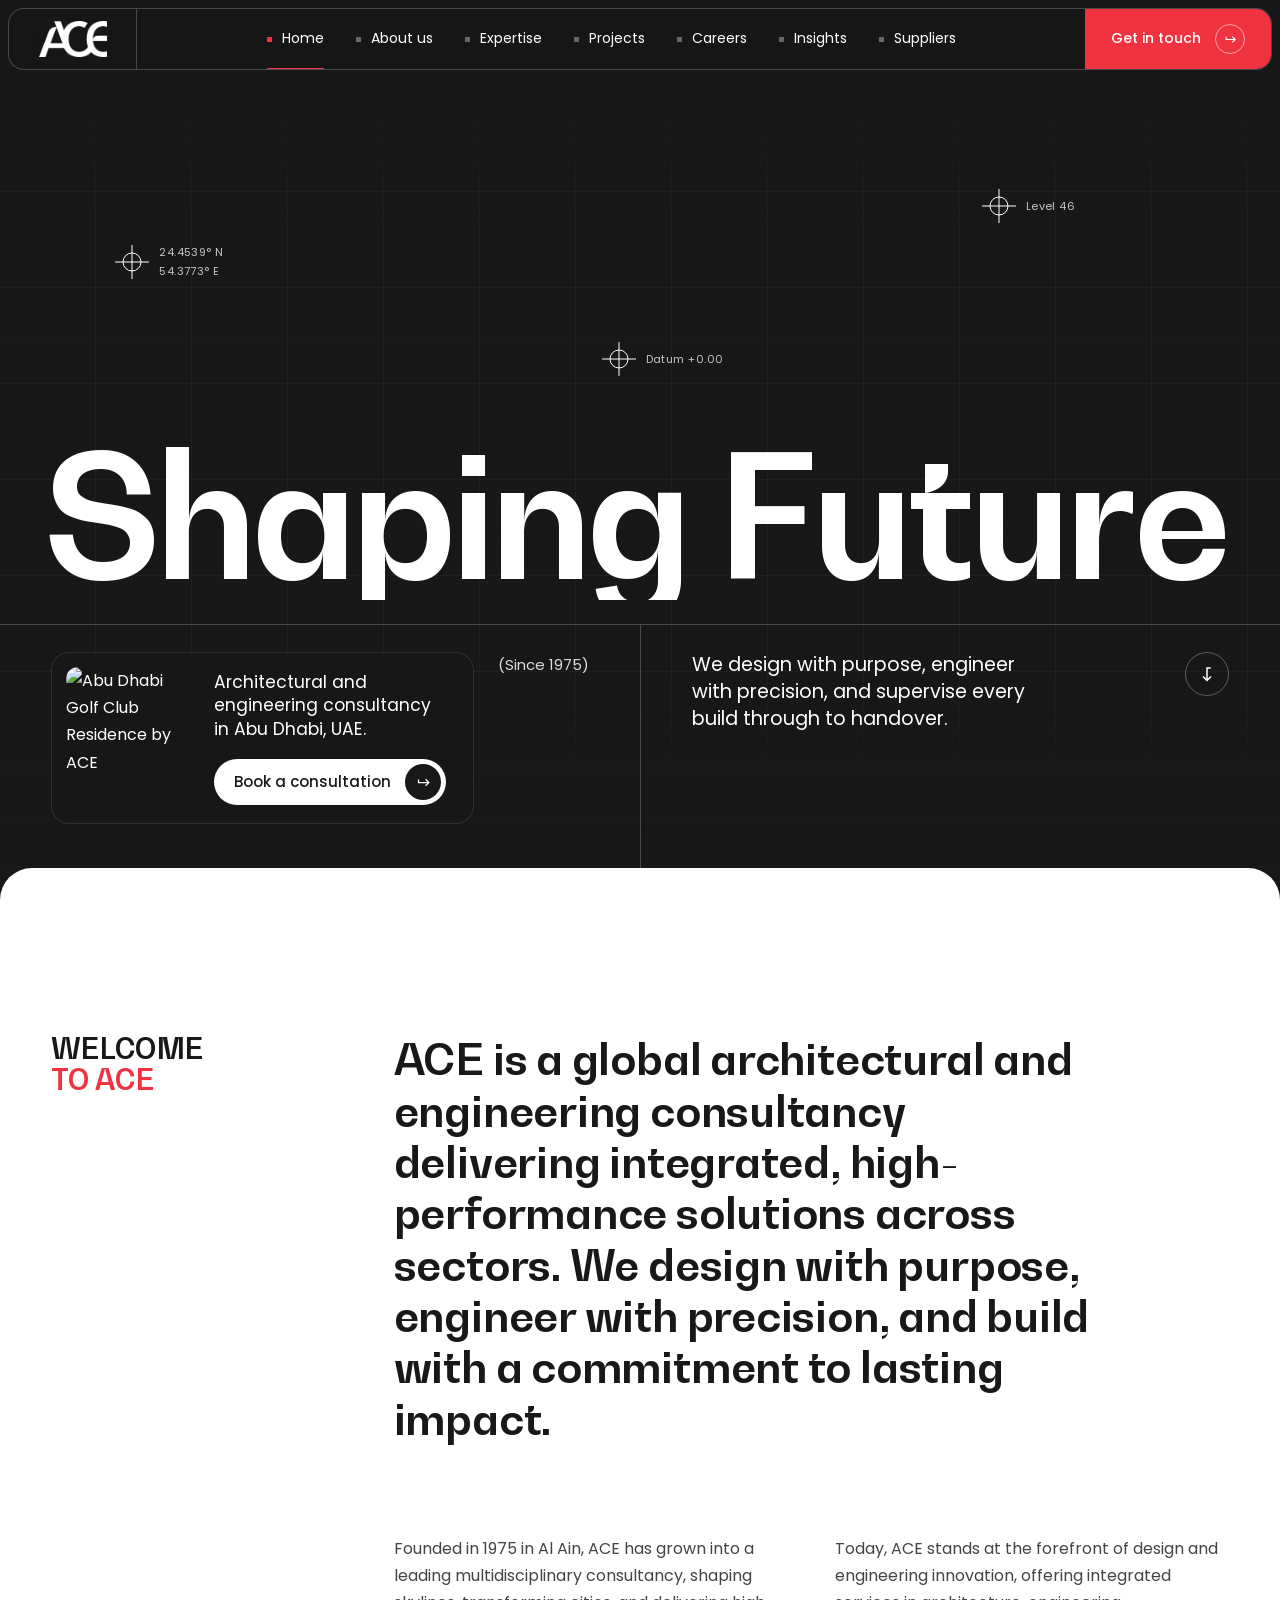
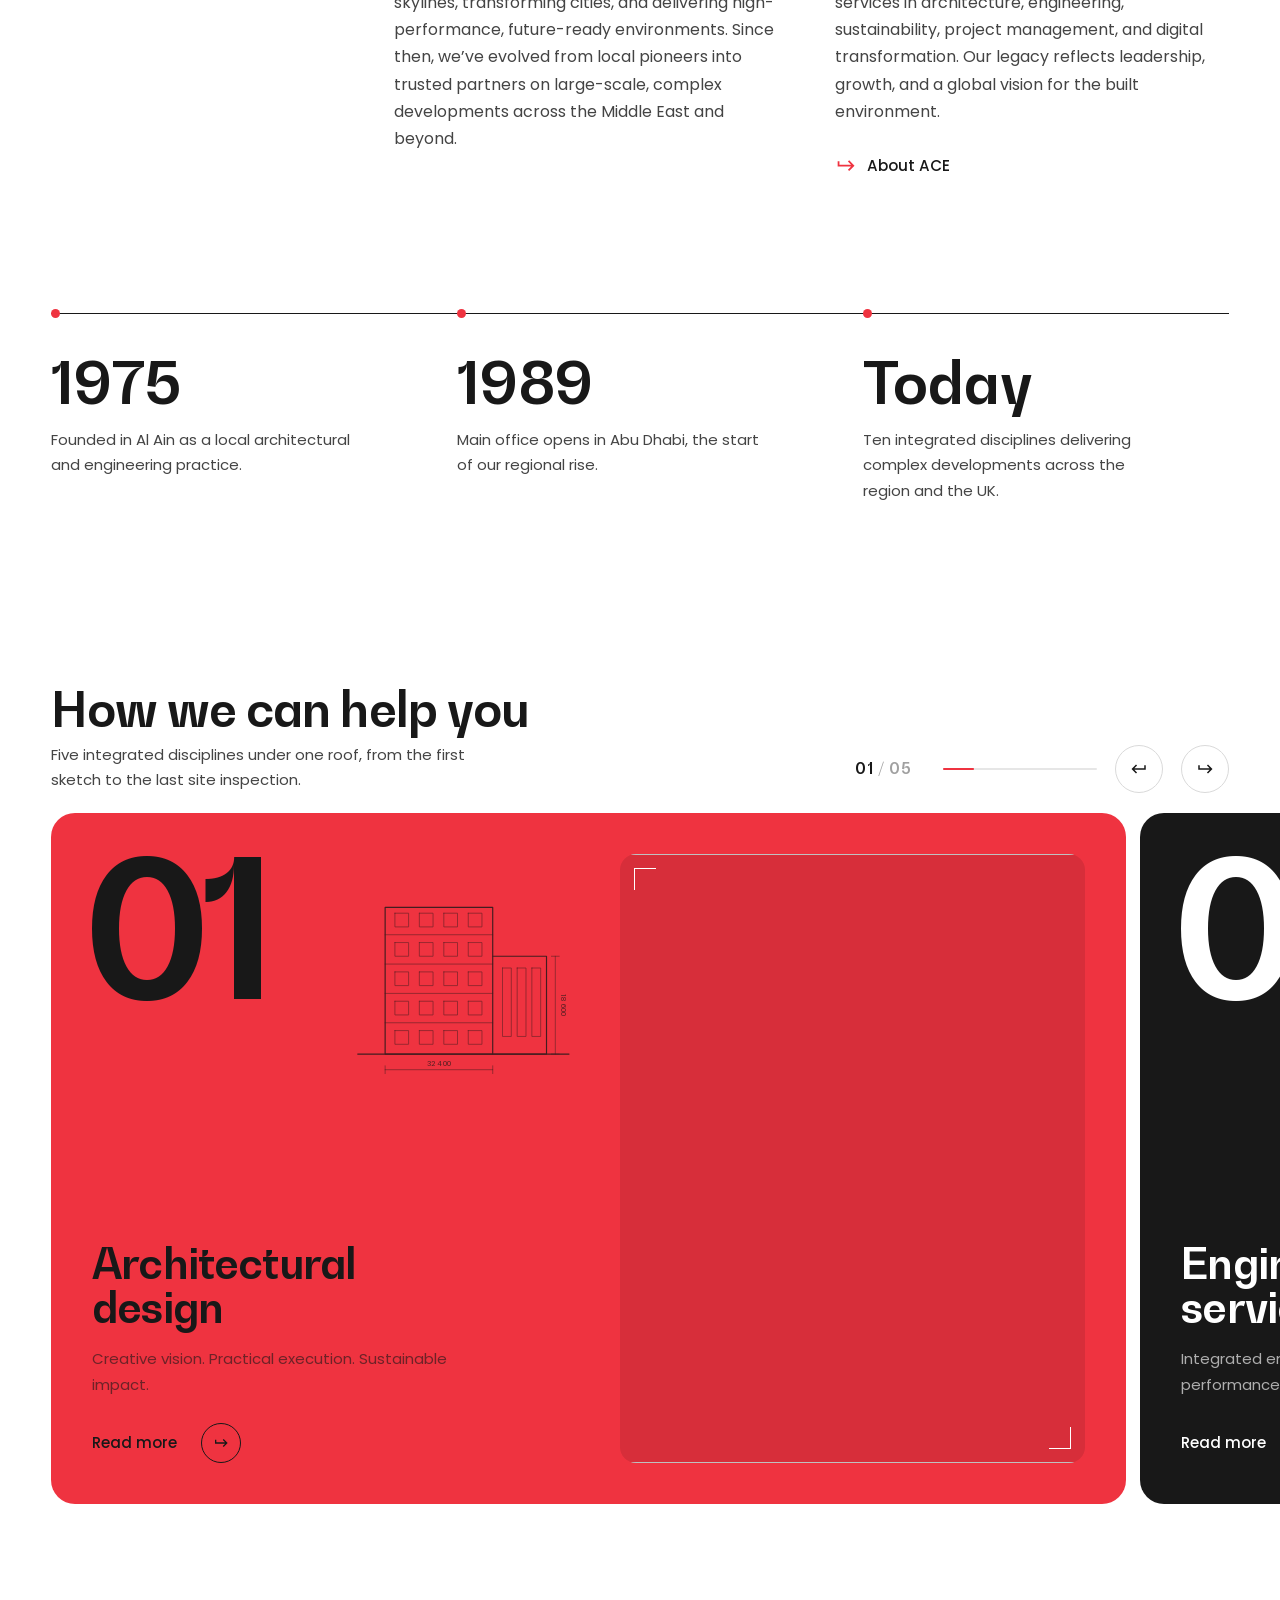
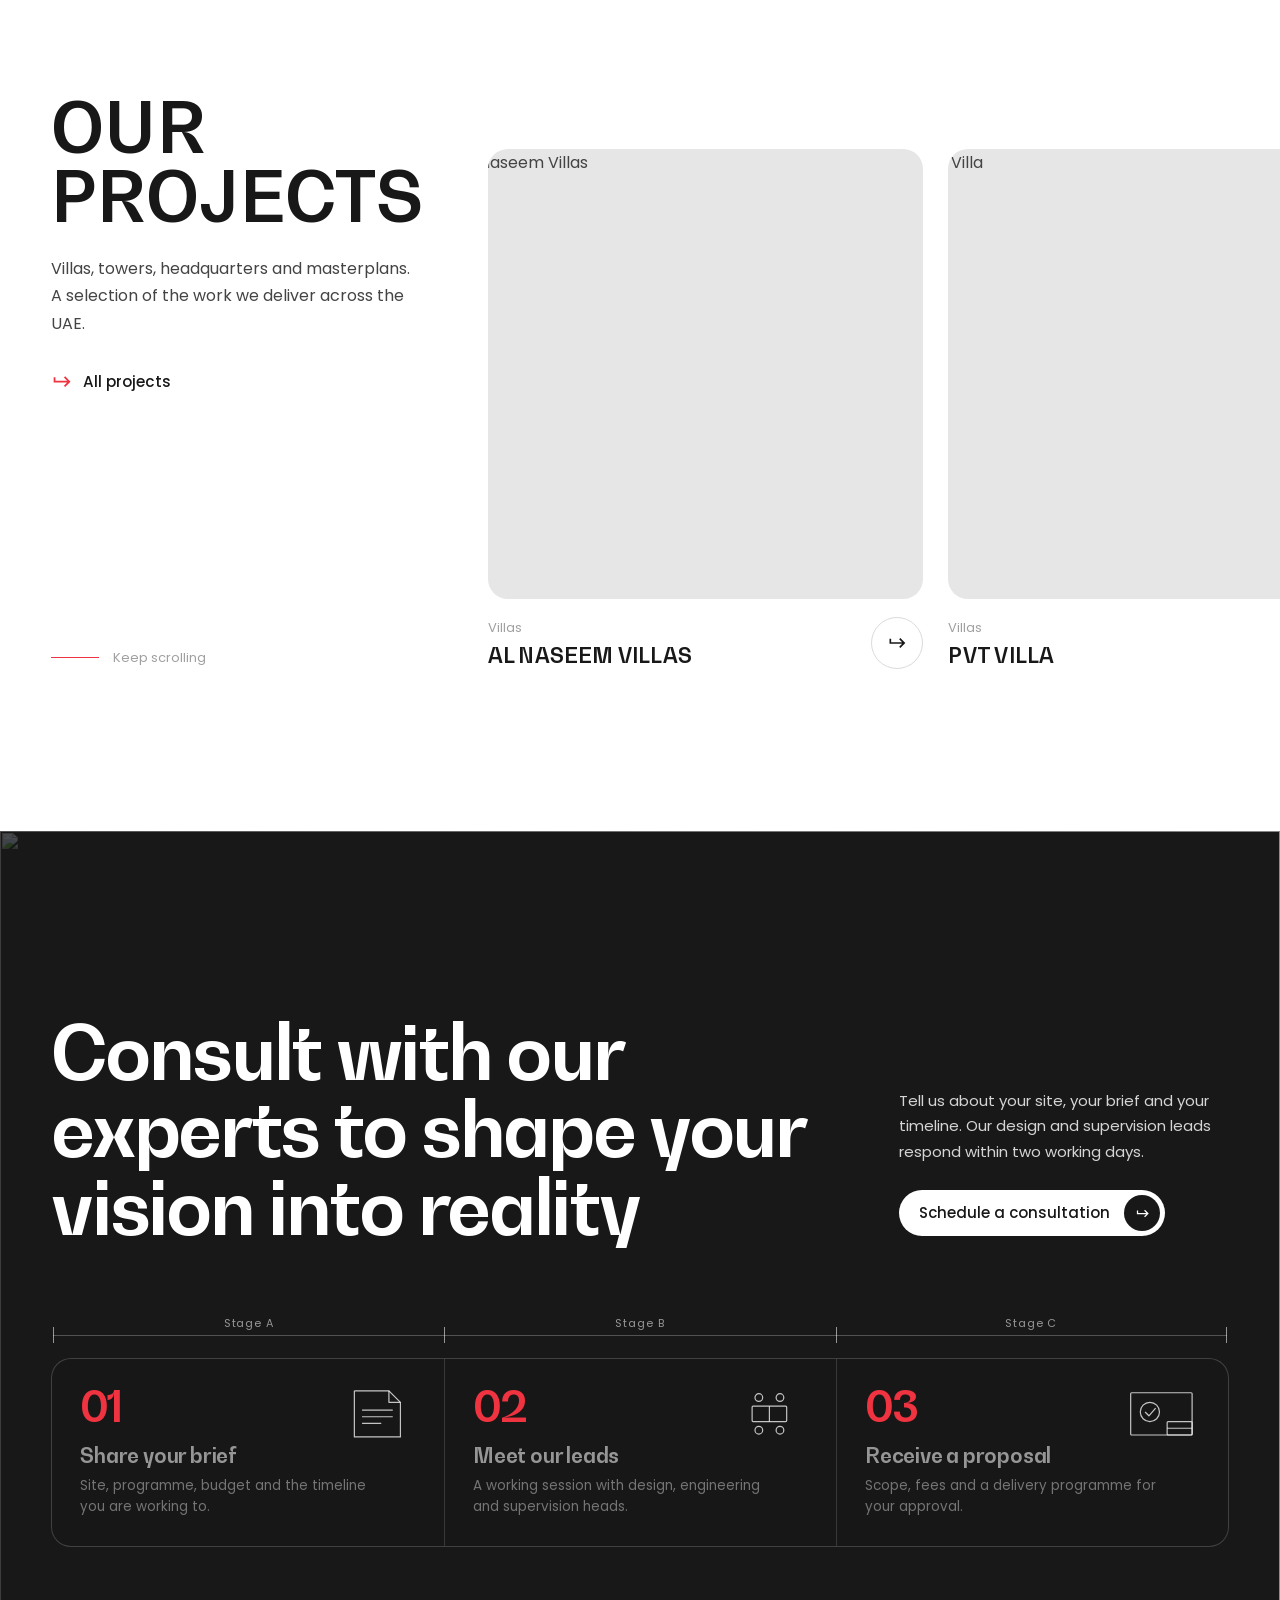
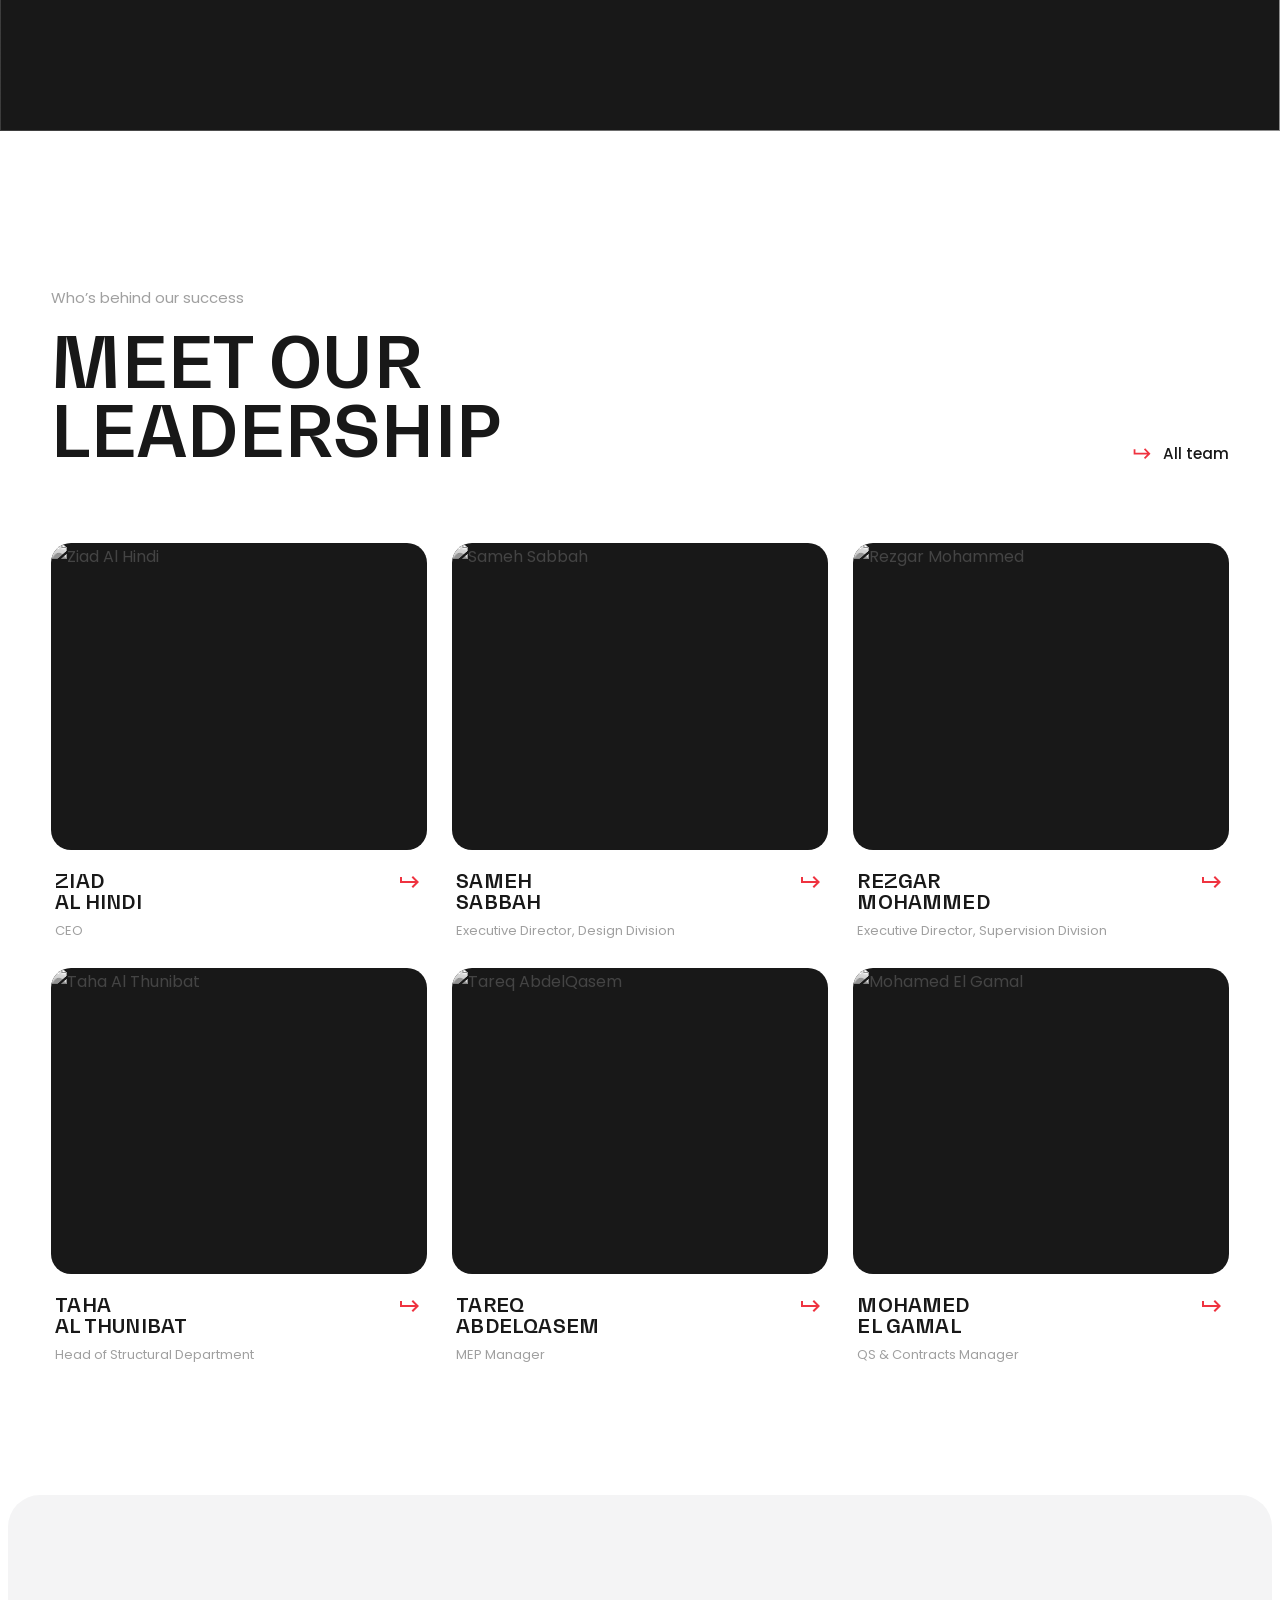
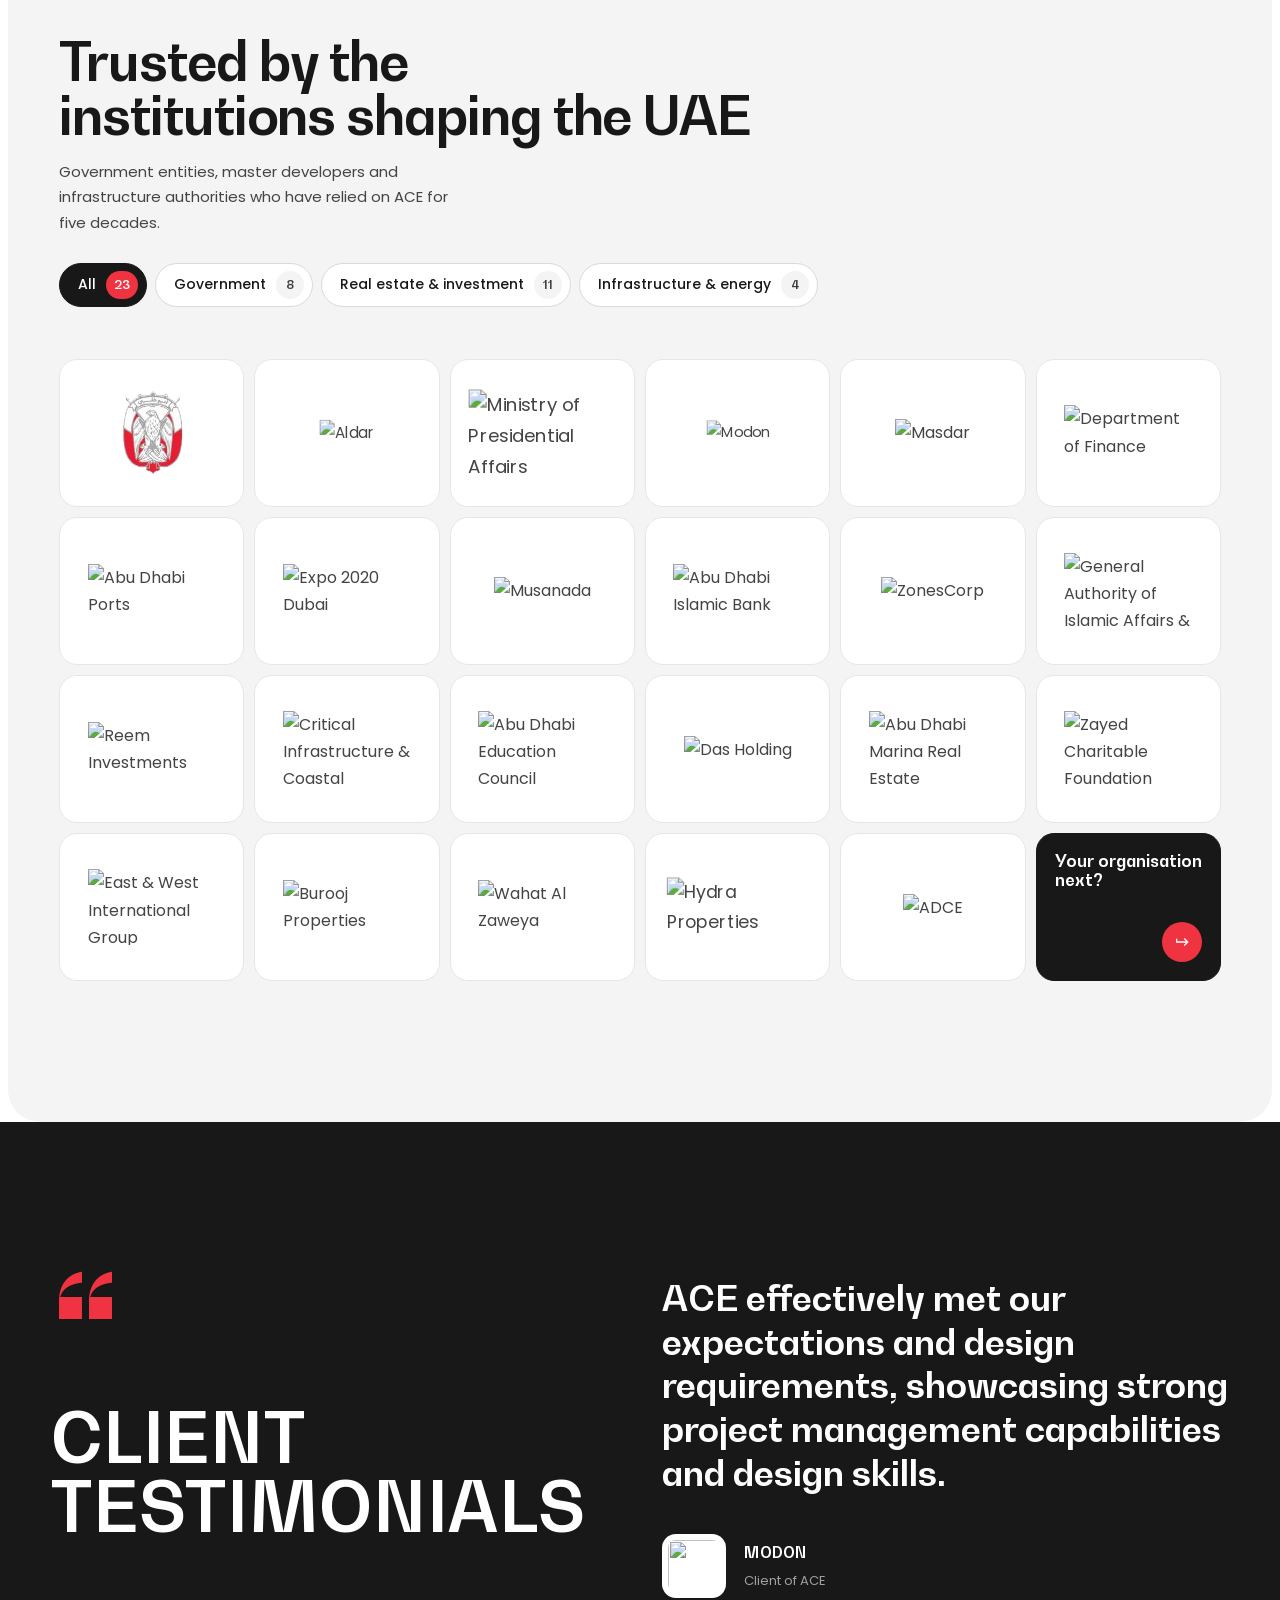
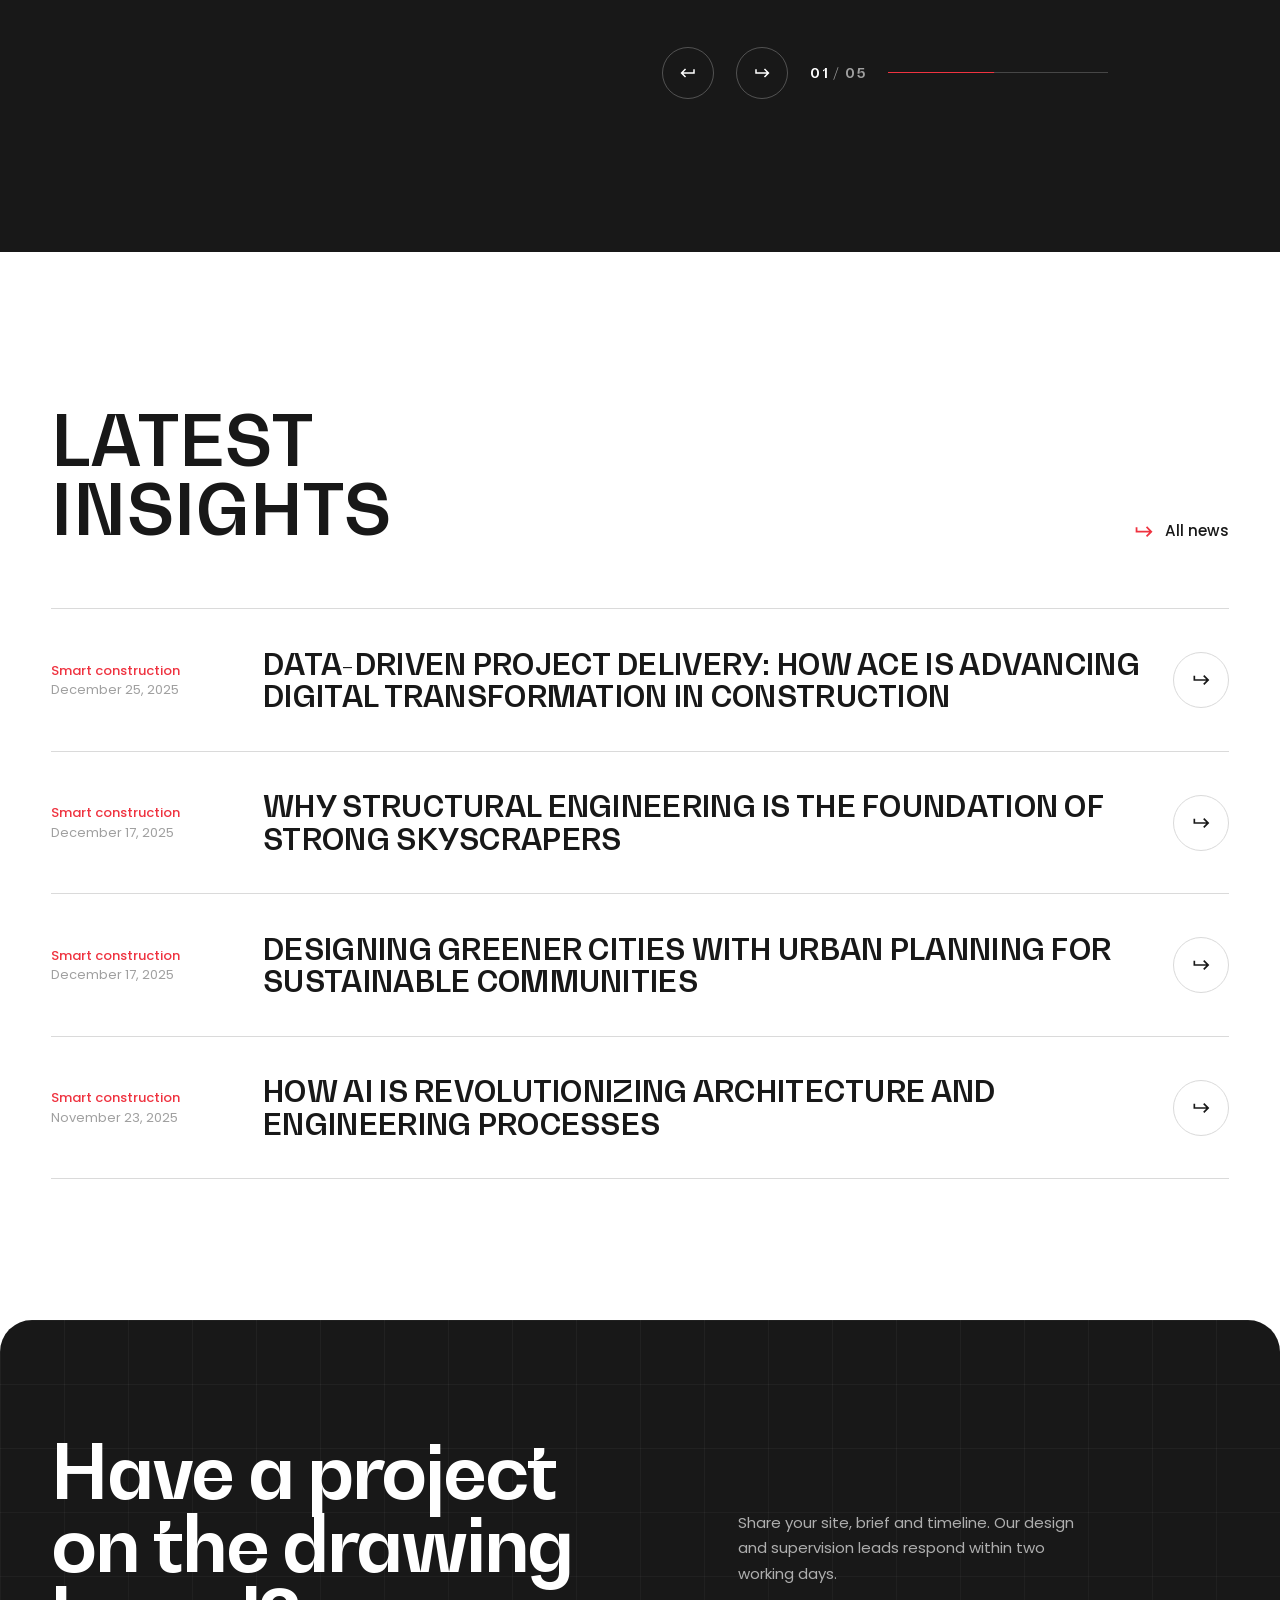
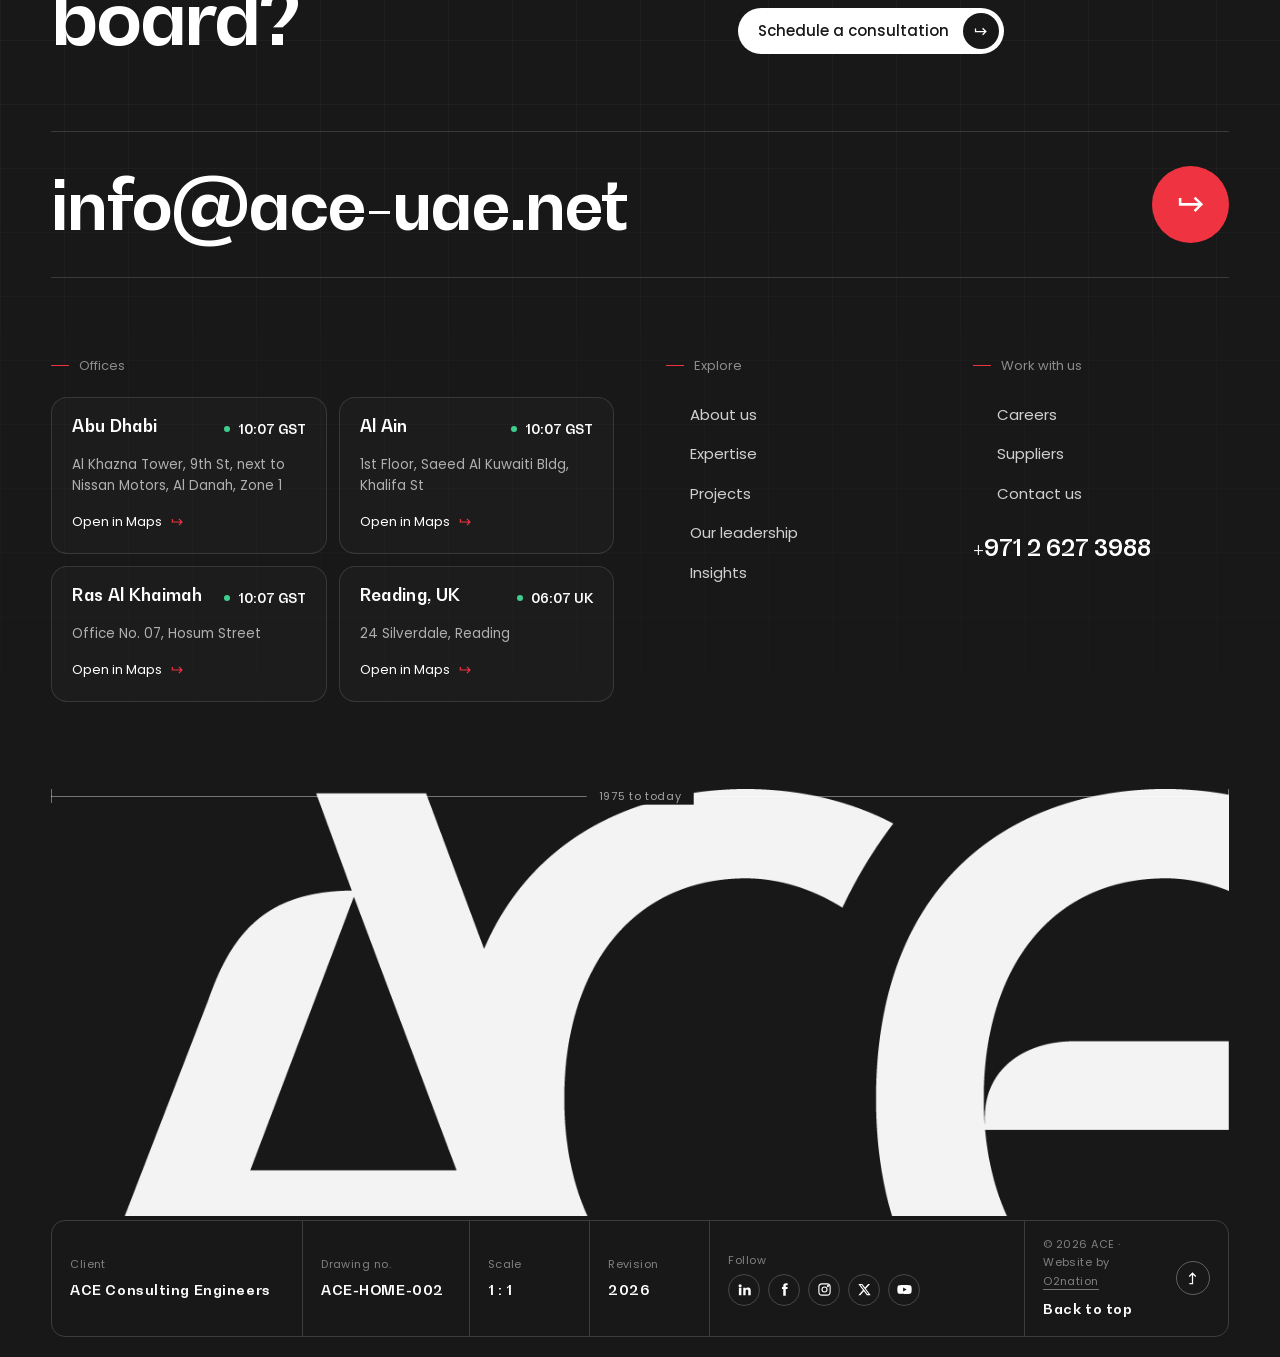
==== commit 5a3799b9: "Restyle the mobile navbar as line-separated ACE, Abu Dhabi, and Menu segments." ====
--- a/index.html
+++ b/index.html
@@ -137,6 +137,8 @@
 .nav-cta:hover { background: var(--red-deep); }
 .nav-cta:hover span { transform: translateX(3px); background: var(--white); color: var(--red); }
 .menu-btn { display: none; width: 62px; flex: none; border-left: 1px solid rgba(255,255,255,.22); align-items: center; justify-content: center; flex-direction: column; gap: 5px; margin-left: auto; }
+.menu-btn em { display: none; font-style: normal; font-size: 13px; font-weight: 500; letter-spacing: .02em; }
+.menu-btn i { display: flex; flex-direction: column; align-items: center; justify-content: center; gap: 5px; }
 .menu-btn span { display: block; width: 18px; height: 1.5px; background: var(--white); transition: transform .4s var(--ease), background-color .4s; }
 
 .header.is-solid .header__in { background: rgba(255,255,255,.94); border-color: var(--line); }
@@ -184,6 +186,7 @@
 body.menu-open .menu-btn span { background: var(--white); }
 body.menu-open .menu-btn span:first-child { transform: translateY(3.25px) rotate(45deg); }
 body.menu-open .menu-btn span:last-child { transform: translateY(-3.25px) rotate(-45deg); }
+body.menu-open .menu-btn em { color: var(--white); }
 
 /* ───────── Hero ───────── */
 .hero { position: relative; height: 100vh; height: 100svh; min-height: 700px; overflow: hidden; background: var(--ink); color: var(--white); display: flex; flex-direction: column; justify-content: flex-end; }
@@ -678,13 +681,31 @@
   .header__meta { display: none; }
 }
 @media (max-width: 1100px) {
-  .nav, .nav-cta, .header__meta { display: none; }
-  .menu-btn { display: flex; width: 46px; height: 46px; margin: 6px 8px 6px 0; border: 1px solid rgba(255,255,255,.28); border-radius: 14px; background: rgba(255,255,255,.08); gap: 5px; }
+  .nav, .nav-cta { display: none; }
+  .header__meta {
+    display: flex; margin-left: auto; height: 100%;
+    padding: 0 14px; border-left: 1px solid rgba(255,255,255,.22); border-right: 0;
+    font-size: 12px; gap: 8px;
+  }
+  .header__meta time { opacity: .7; }
+  .menu-btn {
+    display: inline-flex; flex-direction: row; align-items: center; justify-content: center;
+    width: auto; height: 100%; margin: 0; padding: 0 16px; gap: 10px;
+    border: 0; border-left: 1px solid rgba(255,255,255,.22); border-radius: 0;
+    background: transparent;
+  }
+  .menu-btn em { display: inline; }
+  .menu-btn i { gap: 4.5px; }
   .menu-btn span { width: 16px; }
-  .header__in { height: 58px; margin: 10px 12px 0; border-radius: 18px; align-items: center; box-shadow: 0 10px 28px -18px rgba(0,0,0,.35); }
-  .header__logo { width: 92px; border-right: 0; height: 100%; }
+  .header__in {
+    height: 56px; margin: 10px 12px 0; border-radius: 16px;
+    align-items: stretch; box-shadow: 0 10px 28px -18px rgba(0,0,0,.35);
+  }
+  .header__logo { width: 96px; border-right: 1px solid rgba(255,255,255,.22); height: 100%; }
   .header.is-solid .header__in { box-shadow: 0 14px 36px -20px rgba(24,24,24,.35); }
-  .header.is-solid .menu-btn { border-color: var(--line); background: rgba(24,24,24,.04); }
+  .header.is-solid .header__logo, .header.is-solid .header__meta, .header.is-solid .menu-btn { border-color: var(--line); }
+  .header.is-solid .menu-btn { background: transparent; }
+  .header.is-solid .menu-btn em { color: var(--ink); }
 }
 @media (max-width: 900px) {
   .welcome { padding: 48px 0 40px; border-radius: 24px 24px 0 0; }
@@ -815,8 +836,10 @@
 body.menu-open .header[class] .header__in { background: rgba(24,24,24,.78); border-color: rgba(255,255,255,.16); box-shadow: none; }
 body.menu-open .header[class] .header__logo .dark { opacity: 0; }
 body.menu-open .header[class] .header__logo .light { opacity: 1; }
-body.menu-open .header[class] .menu-btn { border-color: rgba(255,255,255,.28); background: rgba(255,255,255,.06); }
+body.menu-open .header[class] .menu-btn { border-color: rgba(255,255,255,.28); background: rgba(255,255,255,.06); border-radius: 0; }
 body.menu-open .header[class] .menu-btn span { background: var(--white); }
+body.menu-open .header[class] .menu-btn em, body.menu-open .header[class] .header__meta { color: var(--white); }
+body.menu-open .header[class] .header__meta { border-color: rgba(255,255,255,.28); }
 
 /* ───────── Mobile menu ───────── */
 .mobile-menu__scroll { justify-content: flex-start; gap: 28px; padding: calc(86px + env(safe-area-inset-top, 0px)) 20px calc(20px + env(safe-area-inset-bottom, 0px)); }
@@ -883,13 +906,20 @@
 
 /* ───────── Mobile layout ───────── */
 @media (max-width: 1100px) {
-  .header__in { height: 58px; }
-  .header__logo { width: 92px; }
+  .header__in { height: 56px; }
+  .header__logo { width: 96px; }
   .header__logo img { width: 62px; height: 32px; }
   .header.is-solid .header__in { background: rgba(255,255,255,.8); box-shadow: 0 12px 30px -20px rgba(24,24,24,.4); }
   .header.is-dark .header__in { background: rgba(24,24,24,.72); }
-  .header.is-dark .menu-btn { border-color: rgba(255,255,255,.28); background: rgba(255,255,255,.06); }
+  .header.is-dark .menu-btn { border-color: rgba(255,255,255,.18); background: transparent; }
   .tblock .socials { flex-wrap: wrap; }
+}
+@media (max-width: 420px) {
+  .header__meta { padding: 0 10px; font-size: 11px; gap: 6px; }
+  .header__meta time { display: none; }
+  .menu-btn { padding: 0 12px; gap: 8px; }
+  .menu-btn em { font-size: 12px; }
+  .header__logo { width: 84px; }
 }
 @media (max-width: 900px) {
   .mbar { display: flex; }
@@ -934,32 +964,20 @@
 @keyframes secIn { from { opacity: 0; transform: translateY(8px); } to { opacity: 1; transform: none; } }
 
 @media (max-width: 1100px) {
-  /* Navbar: floating capsule with section status + page progress */
+  /* Navbar: line-separated segments — ACE | Abu Dhabi | Menu */
   .progress { display: none; }
   .header { padding-top: max(8px, env(safe-area-inset-top, 0px)); }
   .header__in { margin-top: 0; }
-  .header__sec {
-    display: flex; flex: 1; min-width: 0; align-items: center; gap: 10px;
-    height: 34px; margin-right: 6px; padding: 0 12px 0 10px;
-    border-radius: 999px; background: rgba(255,255,255,.08);
-    font-size: 12.5px; font-weight: 500; letter-spacing: .01em; color: var(--white);
-    text-align: left; opacity: 0; pointer-events: none;
-    transition: opacity .4s var(--ease), color .4s var(--ease), background-color .4s var(--ease), transform .45s var(--ease);
-    transform: translateY(4px);
-  }
-  .header__sec i { width: 6px; height: 6px; background: var(--red); flex: none; border-radius: 1px; box-shadow: 0 0 0 3px rgba(239,51,64,.18); }
-  .header__sec span { white-space: nowrap; overflow: hidden; text-overflow: ellipsis; }
-  .header__sec span.is-new { animation: secIn .45s var(--ease); }
-  .header.has-sec .header__sec { opacity: 1; pointer-events: auto; transform: none; }
-  .header.is-solid .header__sec { color: var(--ink); background: rgba(24,24,24,.05); }
-  .header.is-dark .header__sec { color: var(--white); background: rgba(255,255,255,.1); }
-  body.menu-open .header__sec { opacity: 1 !important; pointer-events: none; color: var(--white) !important; background: rgba(255,255,255,.1); transform: none; }
-  body.menu-open .header__sec span { visibility: hidden; }
-  body.menu-open .header__sec::after { content: "Menu"; font-size: 12.5px; font-weight: 500; letter-spacing: .01em; }
-  .header__prog { display: block; position: absolute; left: 14px; right: 14px; bottom: 0; height: 2.5px; pointer-events: none; overflow: hidden; border-radius: 0 0 16px 16px; }
-  .header__prog span { display: block; height: 100%; background: var(--red); border-radius: 2px; transform-origin: 0 50%; transform: scaleX(0); transition: transform .08s linear; }
+  .header__sec { display: none !important; }
+  .header__prog { display: block; position: absolute; left: 0; right: 0; bottom: 0; height: 2px; pointer-events: none; overflow: hidden; }
+  .header__prog span { display: block; height: 100%; background: var(--red); transform-origin: 0 50%; transform: scaleX(0); transition: transform .08s linear; }
   body.menu-open .header__prog { opacity: 0; }
-  .menu-btn { margin-left: 0; position: relative; z-index: 2; }
+  .menu-btn { position: relative; z-index: 2; }
+  .header.is-dark .header__meta, .header.is-dark .menu-btn { border-color: rgba(255,255,255,.18); color: var(--white); }
+  .header.is-dark .menu-btn em { color: var(--white); }
+  body.menu-open .menu-btn { background: rgba(255,255,255,.06); }
+  body.menu-open .menu-btn em { font-size: 0; }
+  body.menu-open .menu-btn em::before { content: "Close"; font-size: 13px; font-weight: 500; letter-spacing: .02em; }
   .header.is-hidden { transform: translateY(calc(-100% - 12px)); }
 
   /* Menu: compact links + section chips */
@@ -1157,7 +1175,7 @@
     </nav>
     <span class="header__meta"><i></i>Abu Dhabi <time data-tz="Asia/Dubai" data-short>--:--</time></span>
     <a class="nav-cta" href="https://ace-uae.net/contact-us/">Get in touch <span><svg viewBox="0 0 24 24" fill="currentColor" aria-hidden="true"><path d="M5 7v4h13.17l-3.58-3.59L16 6l6 6-6 6-1.41-1.41L18.17 13H3V7h2z"/></svg></span></a>
-    <button class="menu-btn" type="button" aria-label="Open menu" aria-expanded="false" aria-controls="mobileMenu"><span></span><span></span></button>
+    <button class="menu-btn" type="button" aria-label="Open menu" aria-expanded="false" aria-controls="mobileMenu"><em>Menu</em><i aria-hidden="true"><span></span><span></span></i></button>
     <span class="header__prog" aria-hidden="true"><span></span></span>
   </div>
 </header>
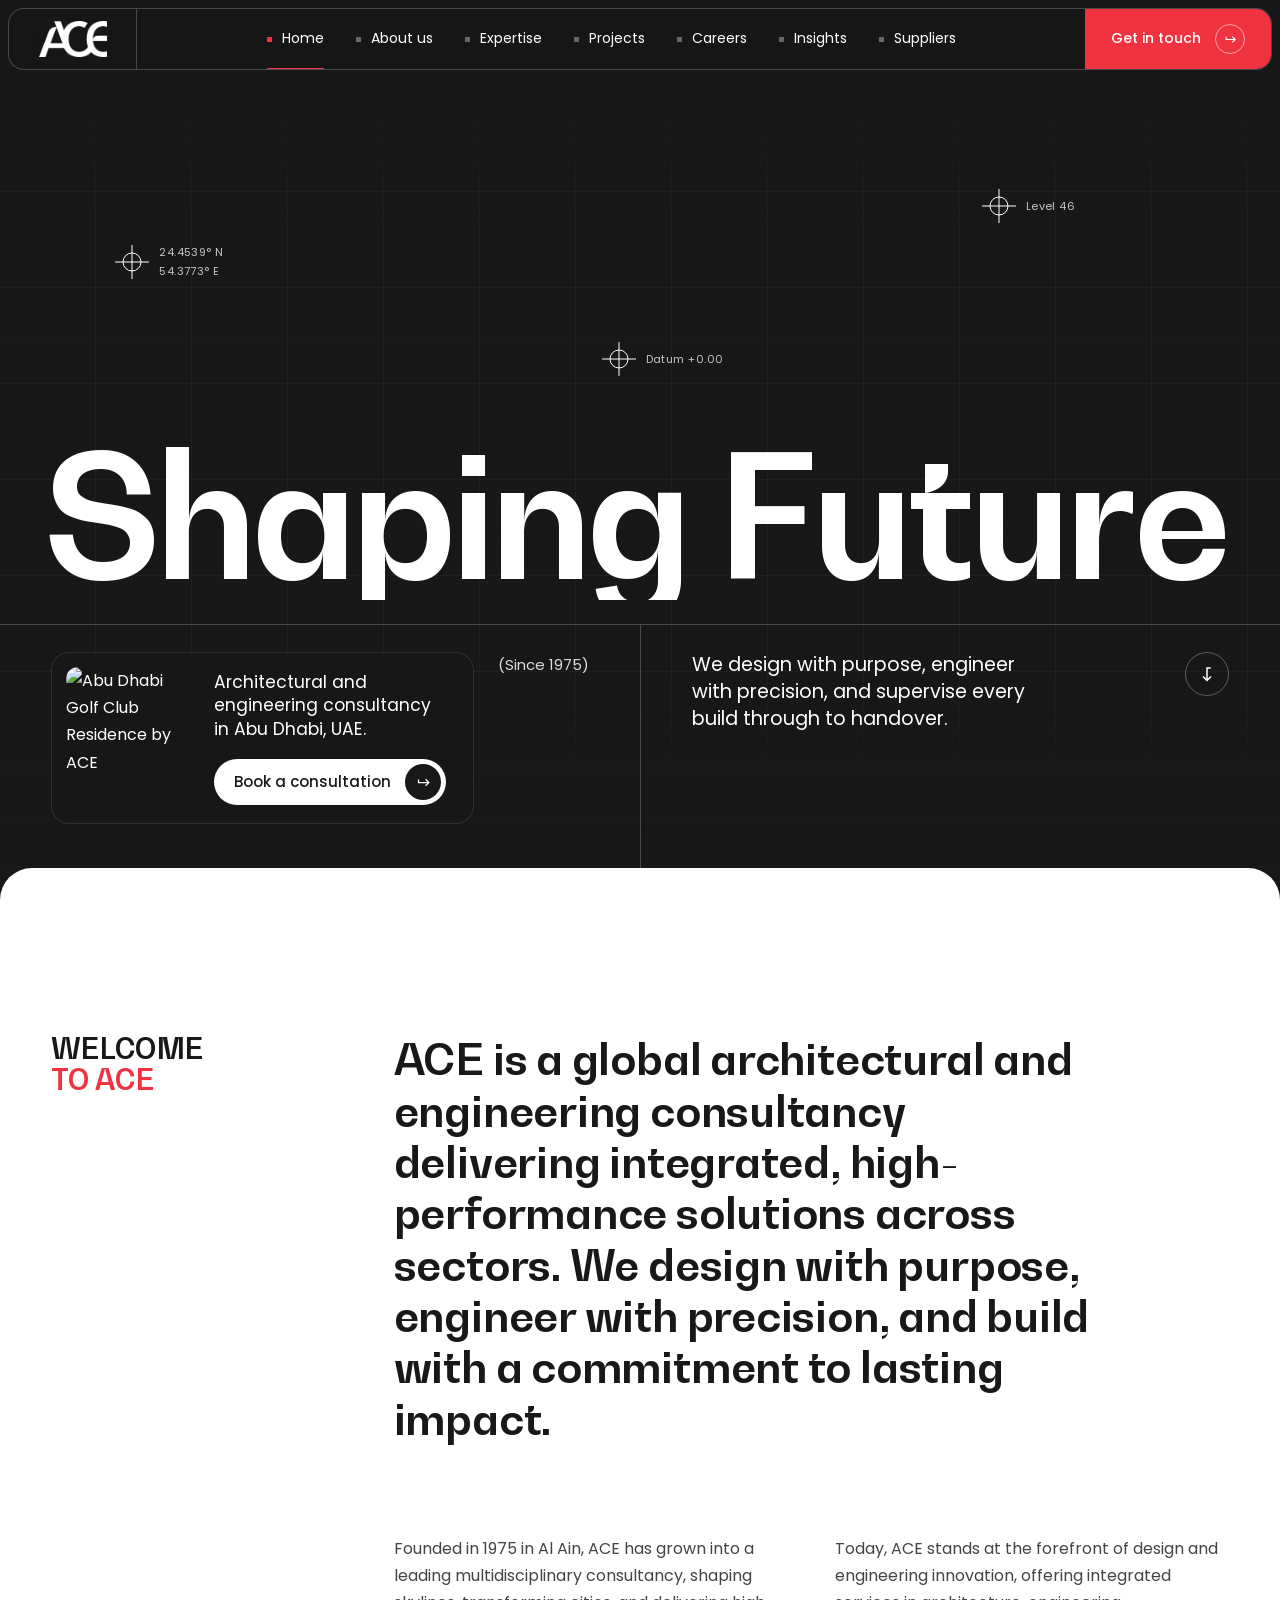
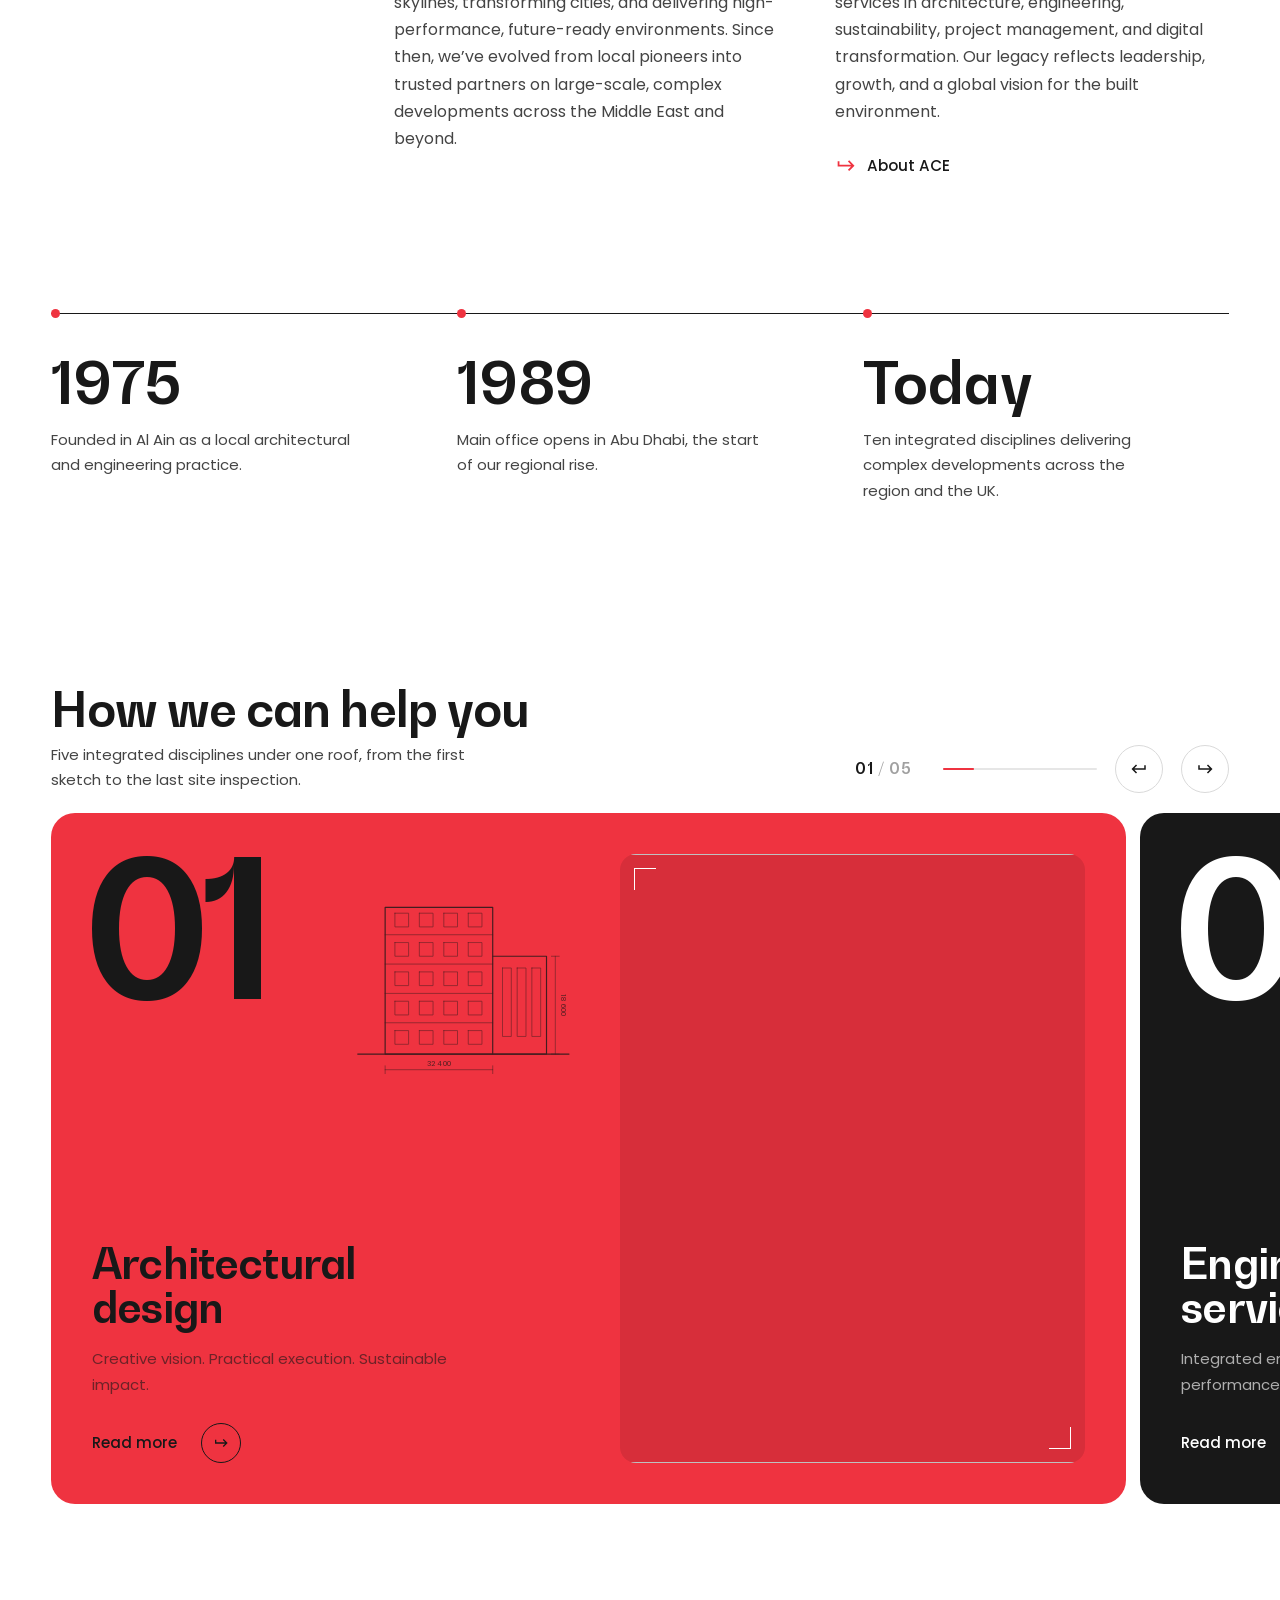
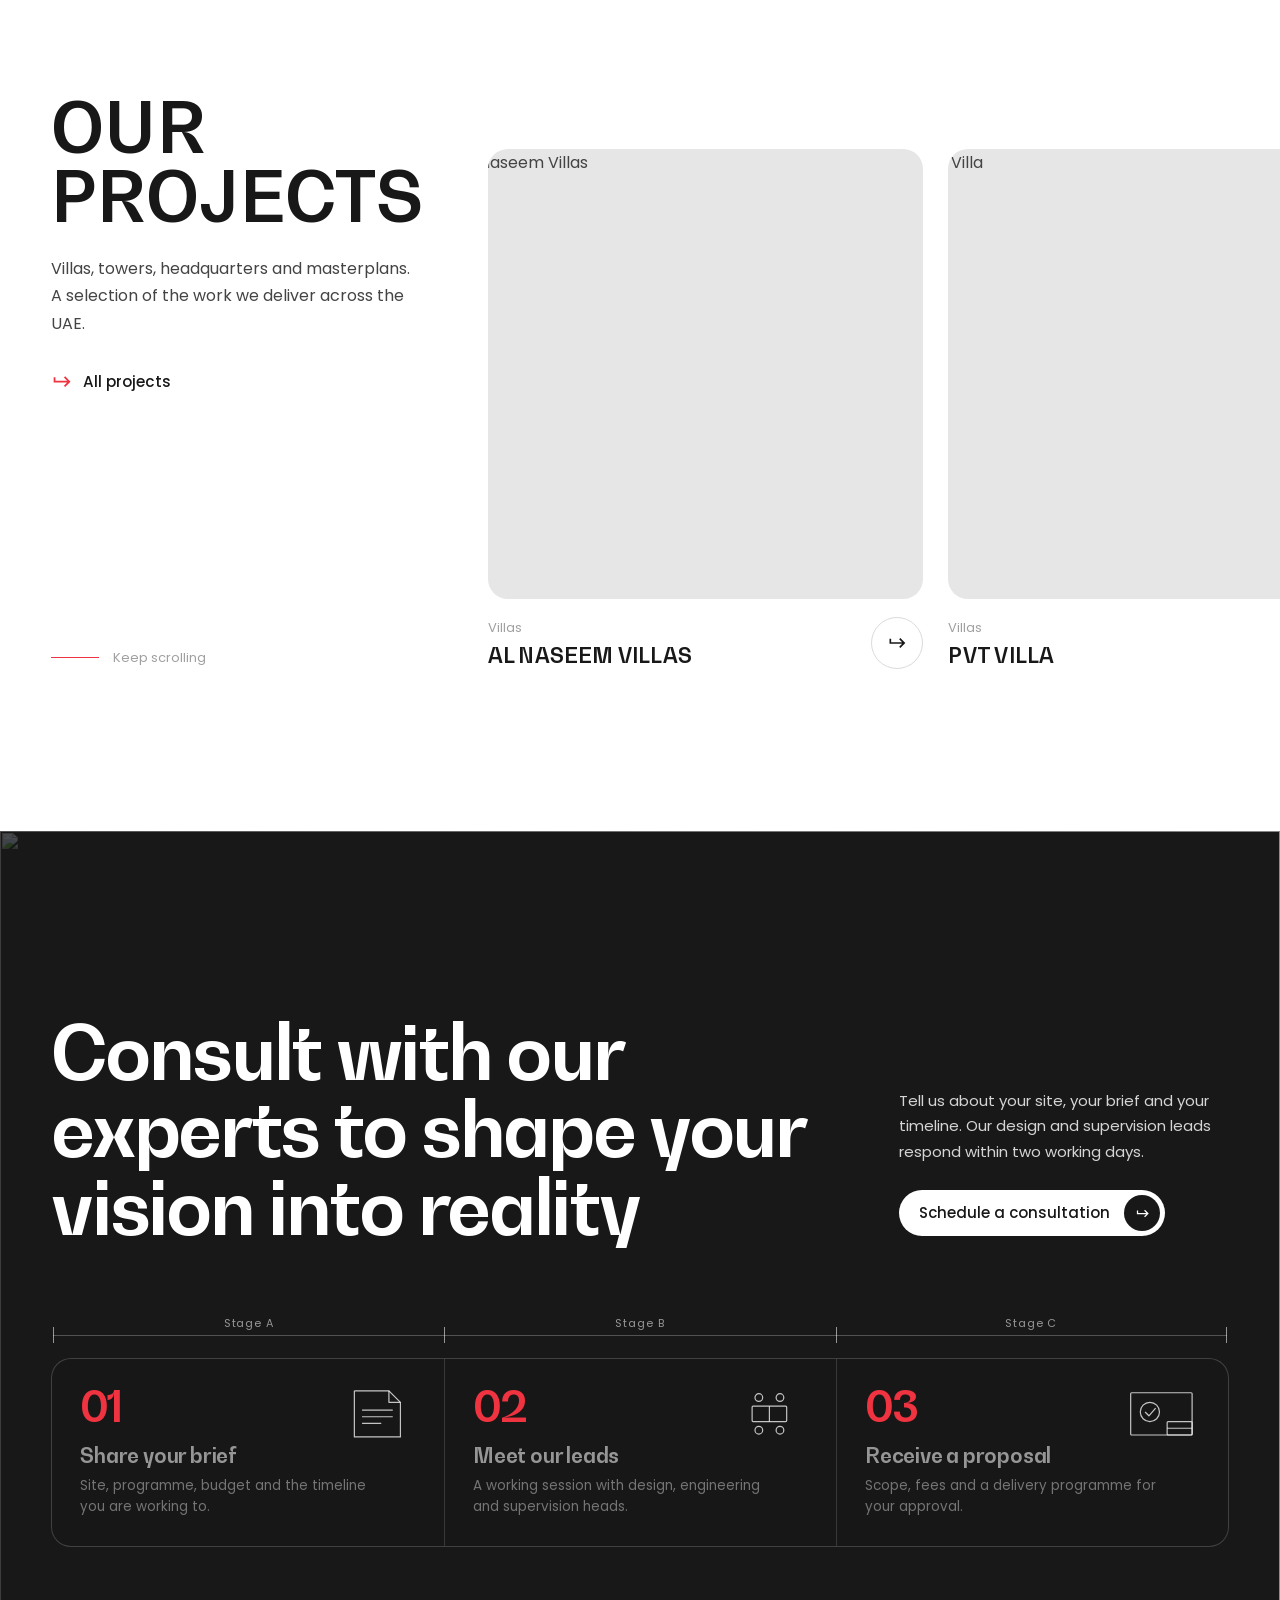
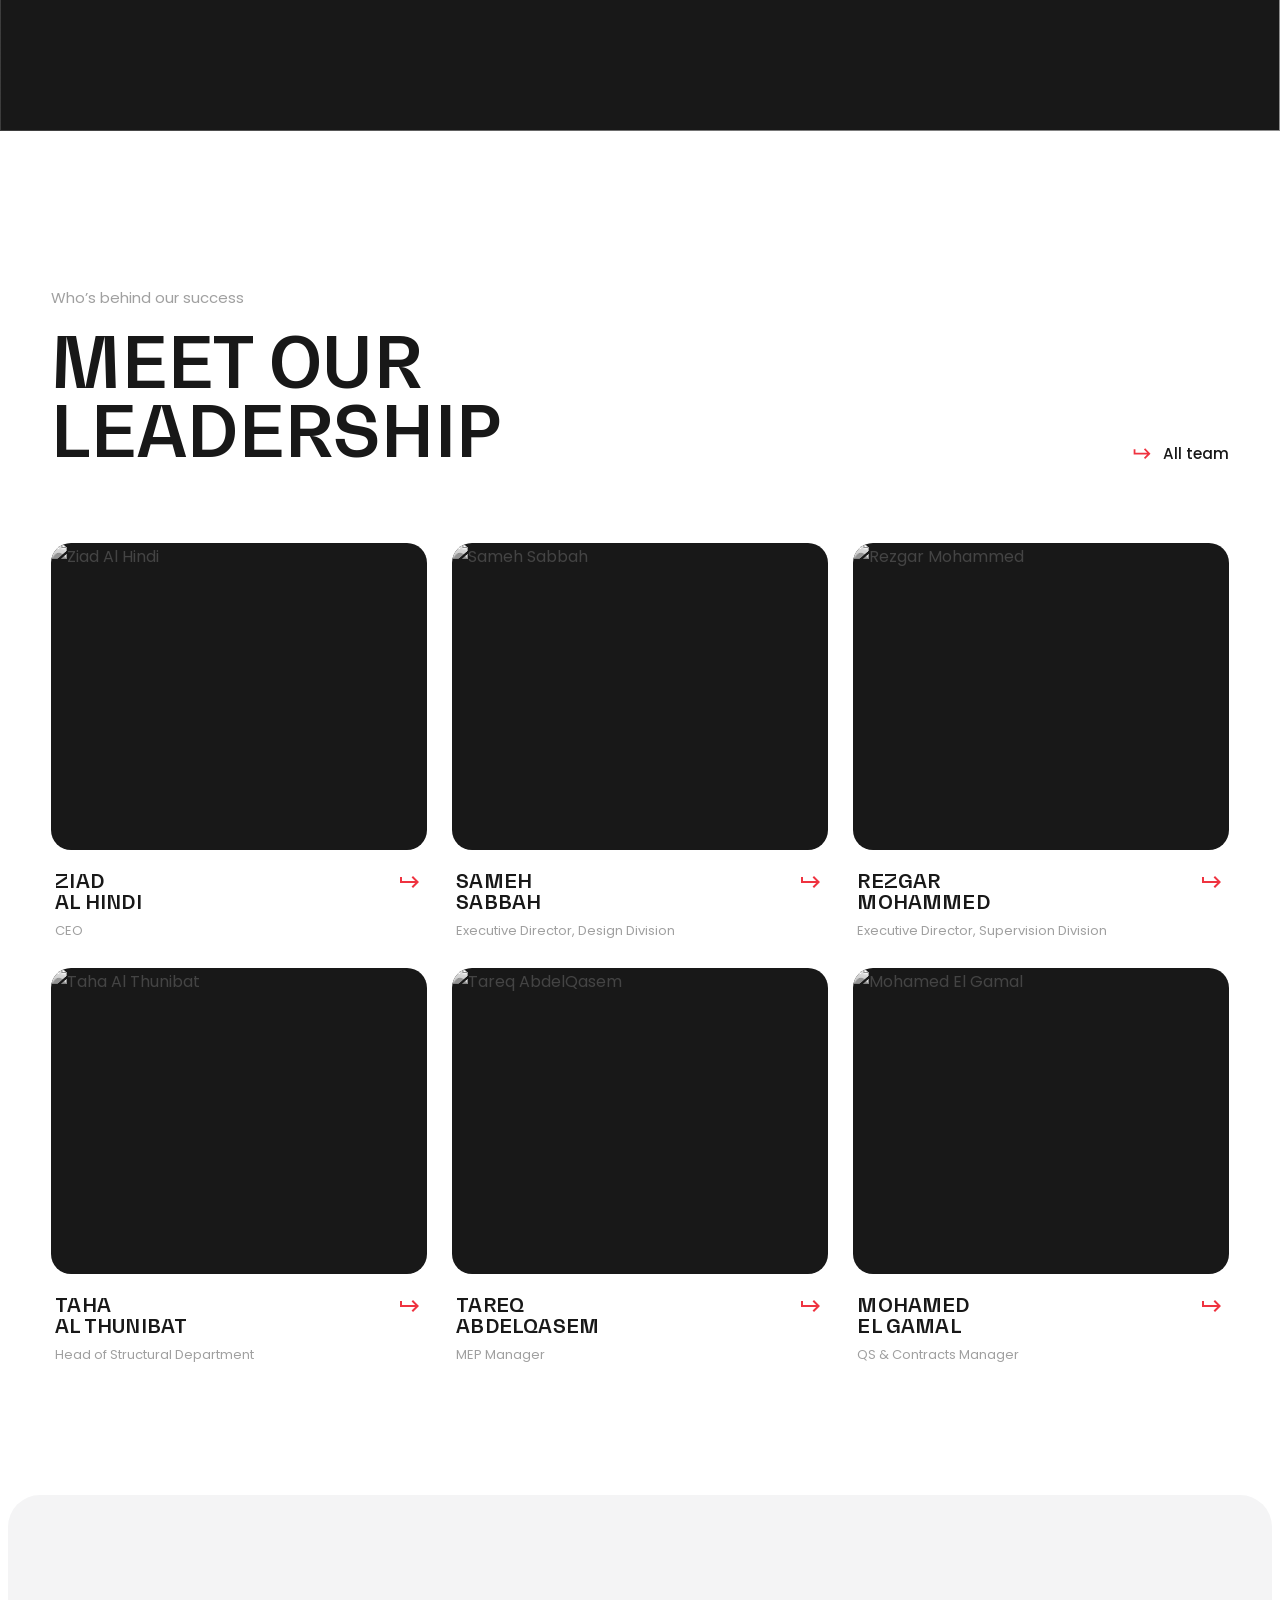
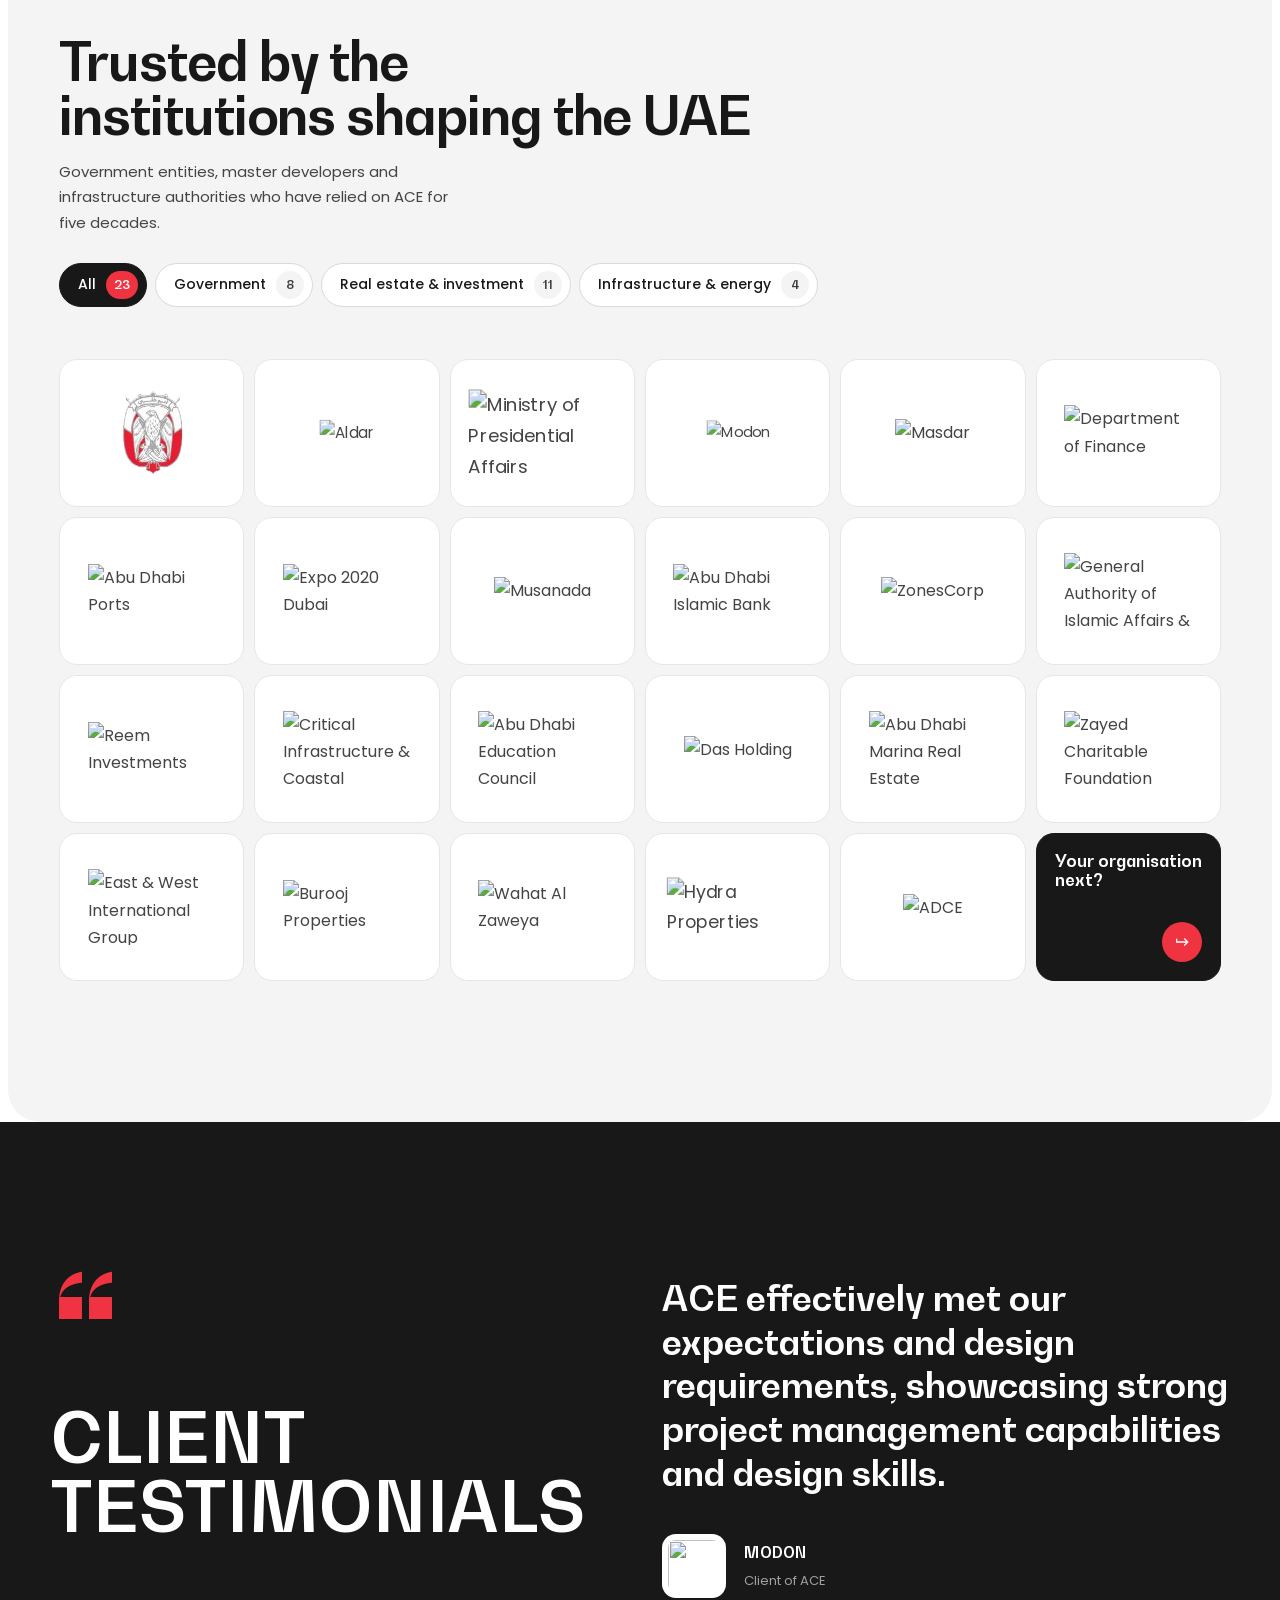
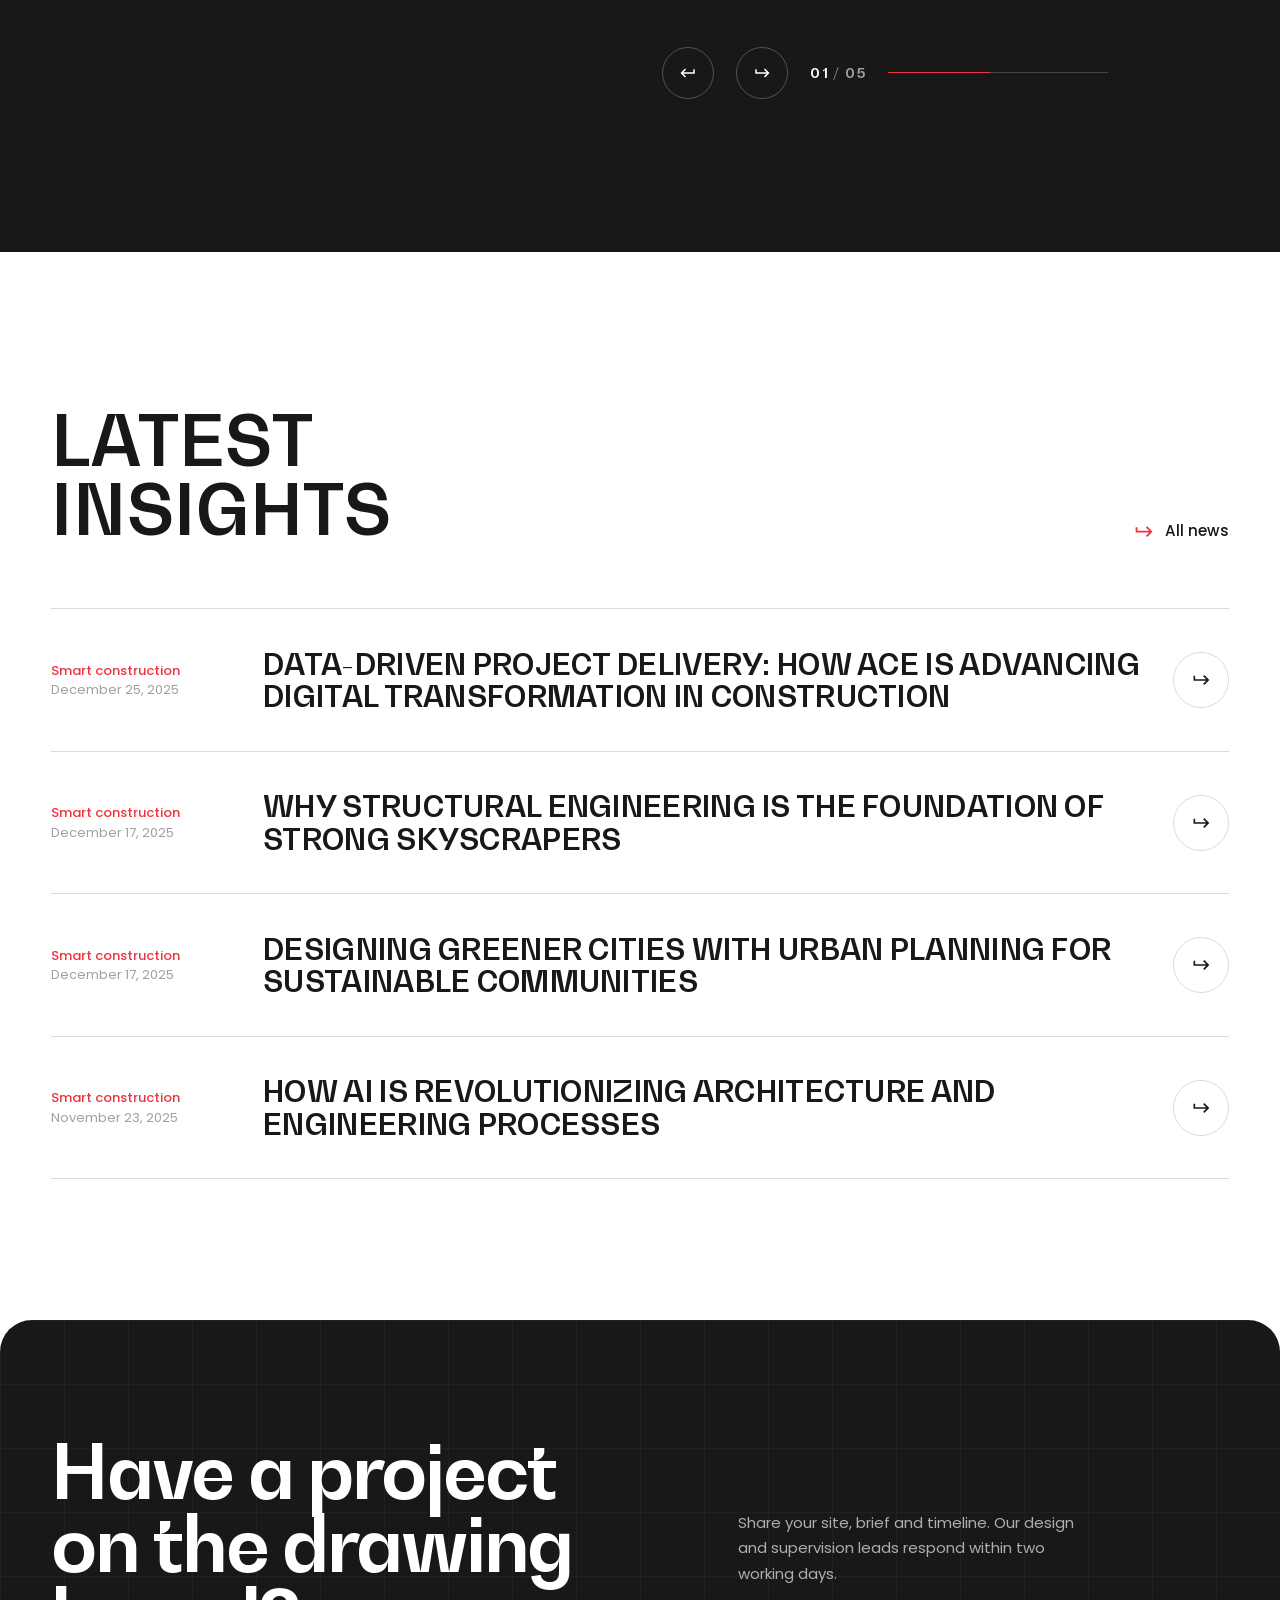
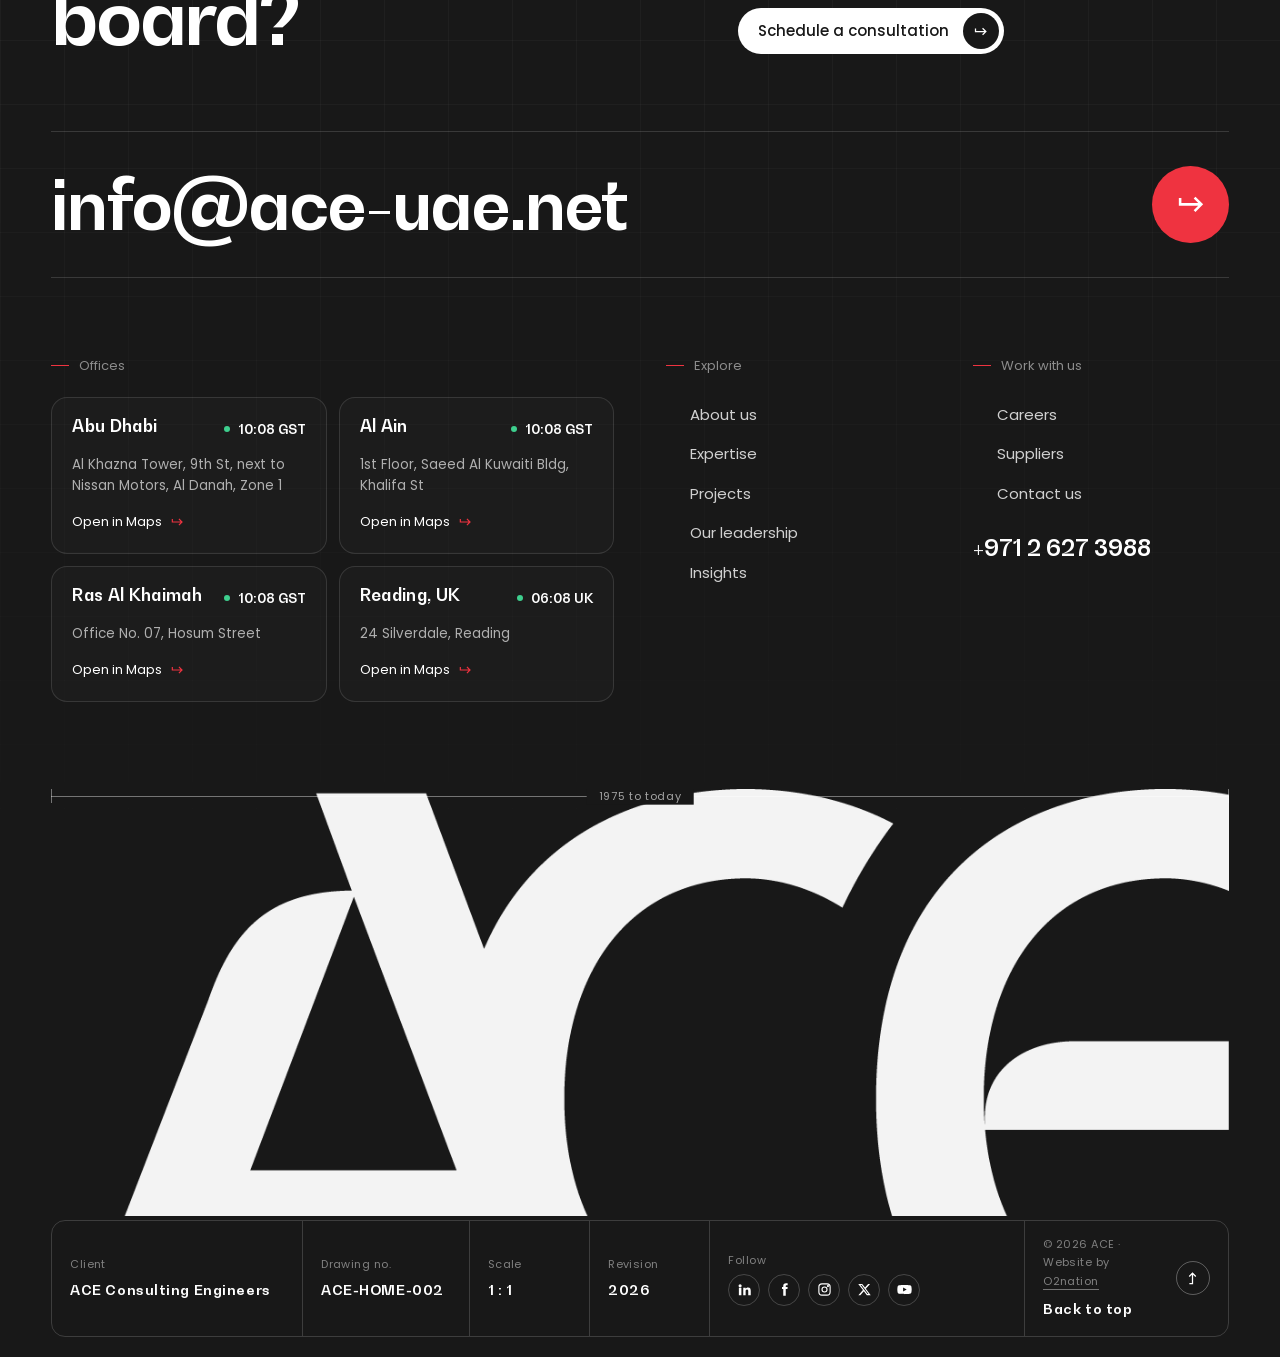
==== commit 7591fcb6: "Increase mobile consult heading size and space under the CTA button." ====
--- a/index.html
+++ b/index.html
@@ -463,12 +463,12 @@
   .consult__side, .consult__frame, .consult__cursor, .consult__lens, .cdim { display: none; }
   .consult__content { position: relative; inset: auto; width: 100%; padding: 64px 0 28px; justify-content: flex-start; }
   .consult__content .wrap { display: flex; flex-direction: column; align-items: stretch; gap: 22px; width: 100%; min-width: 0; }
-  .consult h2 { font-size: clamp(1.7rem, 7.4vw, 2.15rem); max-width: 14ch; }
+  .consult h2 { font-size: clamp(2rem, 8.2vw, 2.55rem); max-width: 14ch; }
   .consult h2 .line { overflow: visible; }
-  .consult__aside { max-width: none; width: 100%; padding-bottom: 0; gap: 16px; }
+  .consult__aside { max-width: none; width: 100%; padding-bottom: 20px; gap: 16px; }
   .consult__aside p { font-size: 14px; }
   .consult__aside .pill { max-width: 100%; font-size: 13px; }
-  .csheet { margin-top: 24px; width: 100%; min-width: 0; }
+  .csheet { margin-top: 28px; width: 100%; min-width: 0; }
   .csheet__dim { display: grid; height: 18px; margin: 0 2px 10px; }
   .csheet__dim span { font-size: 10px; letter-spacing: .06em; }
   .csheet__dim span em { top: -10px; padding: 0 6px; }
@@ -1110,11 +1110,11 @@
     display: flex; flex-direction: column; align-items: stretch; justify-content: center;
     gap: 14px; width: 100%; min-width: 0; max-height: 100%;
   }
-  .anim .consult h2 { font-size: clamp(1.4rem, 5.8vw, 1.85rem); max-width: none; flex: none; }
+  .anim .consult h2 { font-size: clamp(1.85rem, 7.2vw, 2.35rem); max-width: none; flex: none; }
   .anim .consult h2 .line { overflow: hidden; padding-bottom: .06em; }
-  .anim .consult__aside { max-width: none; width: 100%; padding-bottom: 0; gap: 12px; flex: none; }
+  .anim .consult__aside { max-width: none; width: 100%; padding-bottom: 22px; gap: 12px; flex: none; }
   .anim .consult__aside p { display: none; }
-  .anim .csheet { margin-top: 18px; width: 100%; min-width: 0; flex: none; }
+  .anim .csheet { margin-top: 8px; width: 100%; min-width: 0; flex: none; }
   .anim .csheet__dim { display: grid; height: 16px; margin: 0 2px 10px; }
   .anim .consult__steps { border-radius: 16px; }
   .anim .consult__steps li { padding: 14px 16px; }
@@ -1130,8 +1130,9 @@
   .anim .svc-card__txt p { display: none; }
   .anim .consult__aside .pill { font-size: 12px; }
   .anim .consult__content .wrap { gap: 10px; }
-  .anim .consult h2 { font-size: clamp(1.25rem, 5.2vw, 1.55rem); }
-  .anim .csheet { margin-top: 14px; }
+  .anim .consult h2 { font-size: clamp(1.55rem, 6.4vw, 1.95rem); }
+  .anim .consult__aside { padding-bottom: 16px; }
+  .anim .csheet { margin-top: 6px; }
   .anim .consult__steps li { padding: 12px 14px; row-gap: 4px; }
   .anim .st__draw { width: 40px; }
   .anim .st__n { font-size: 1.15rem; }
@@ -1139,7 +1140,8 @@
 }
 @media (max-width: 900px) and (max-height: 640px) {
   .anim .svc-card__more { display: none; }
-  .anim .consult h2 { font-size: 1.2rem; }
+  .anim .consult h2 { font-size: 1.45rem; }
+  .anim .consult__aside { padding-bottom: 12px; }
   .anim .consult__aside .pill { display: none; }
   .anim .consult__steps li { padding: 10px 14px; }
 }
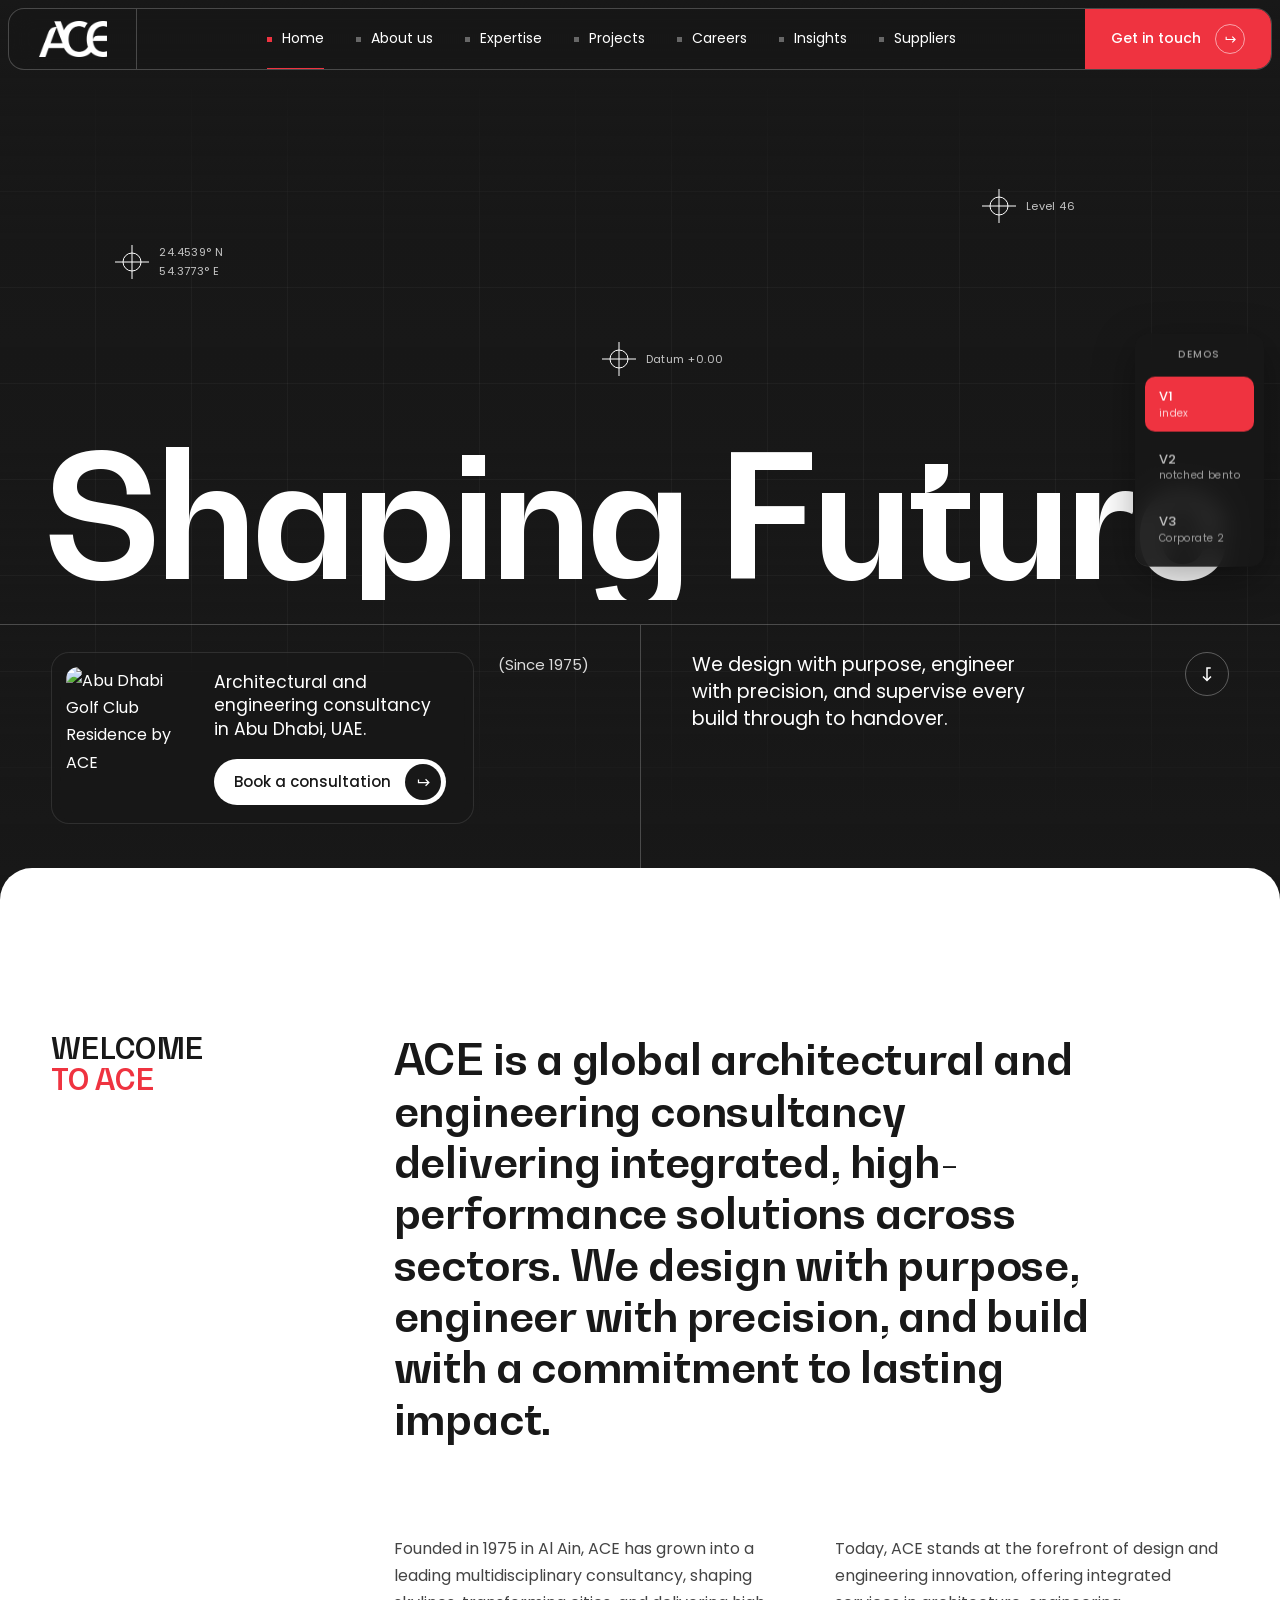
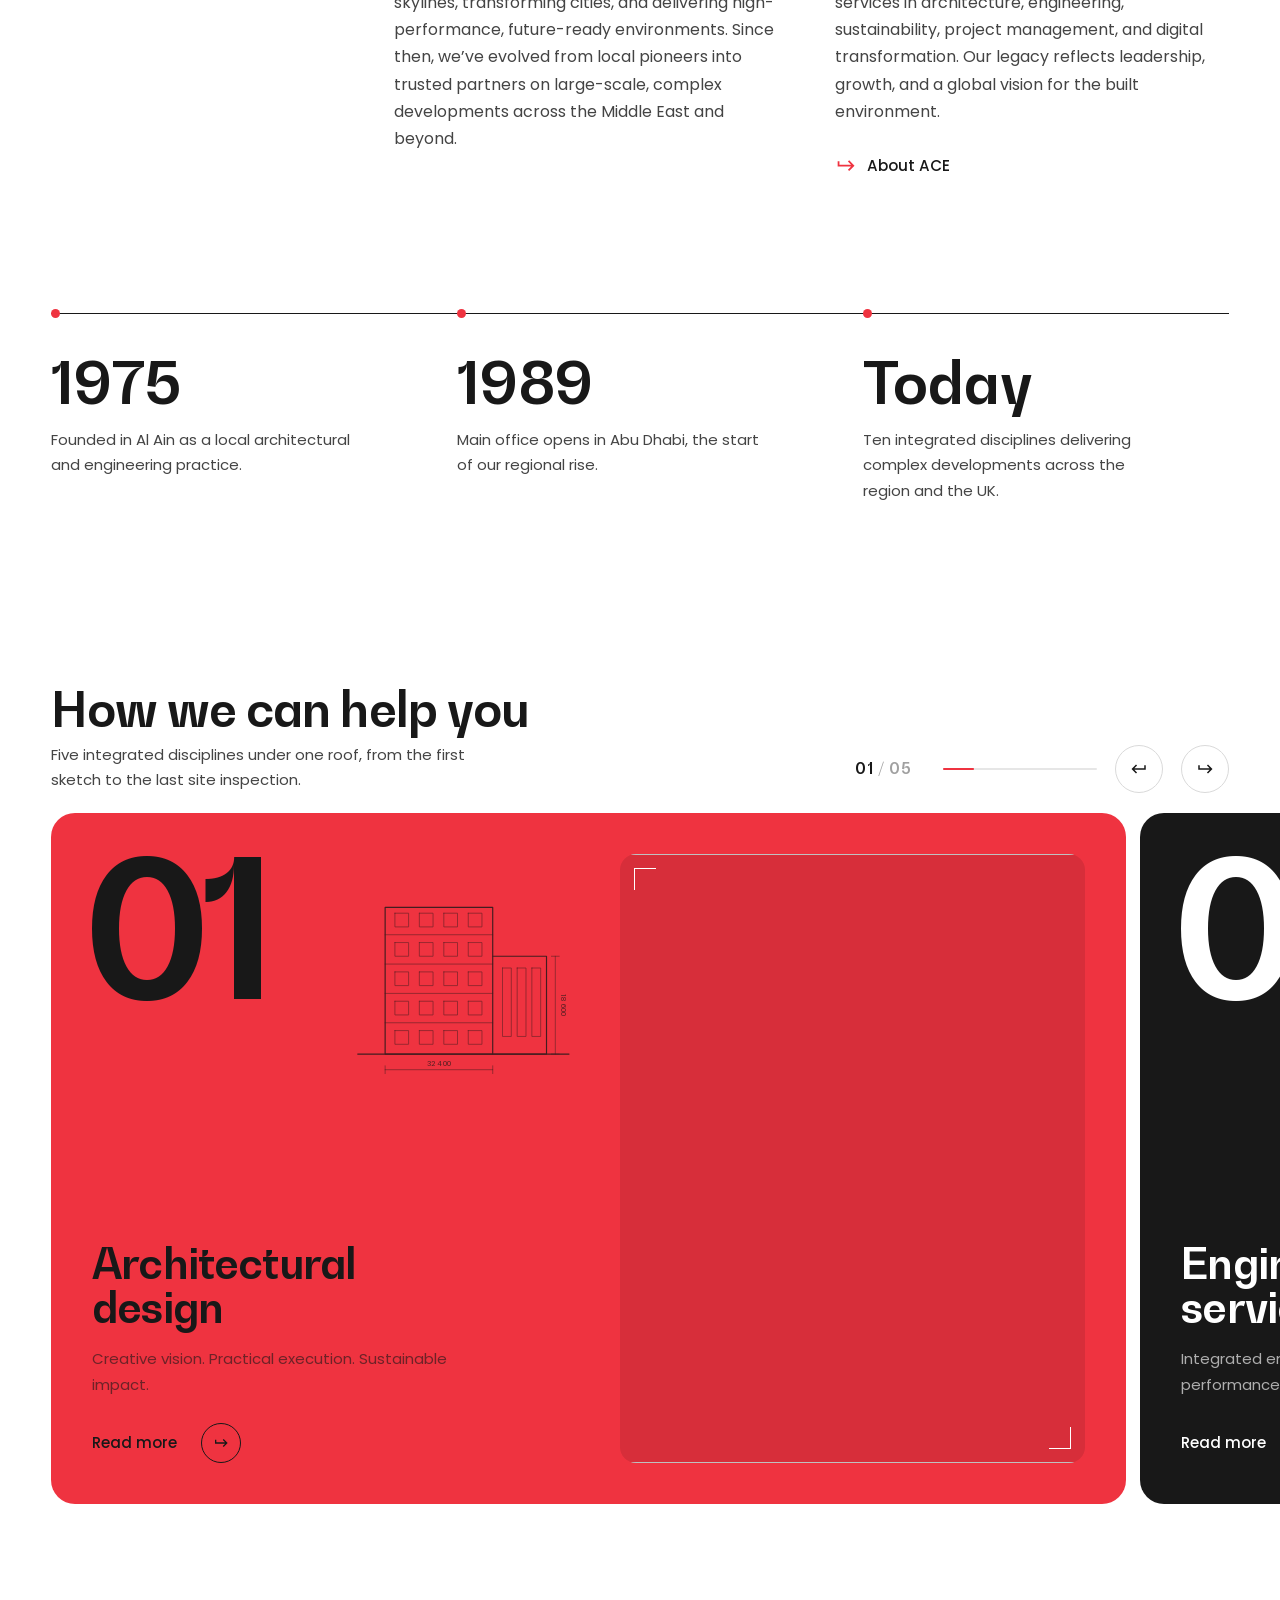
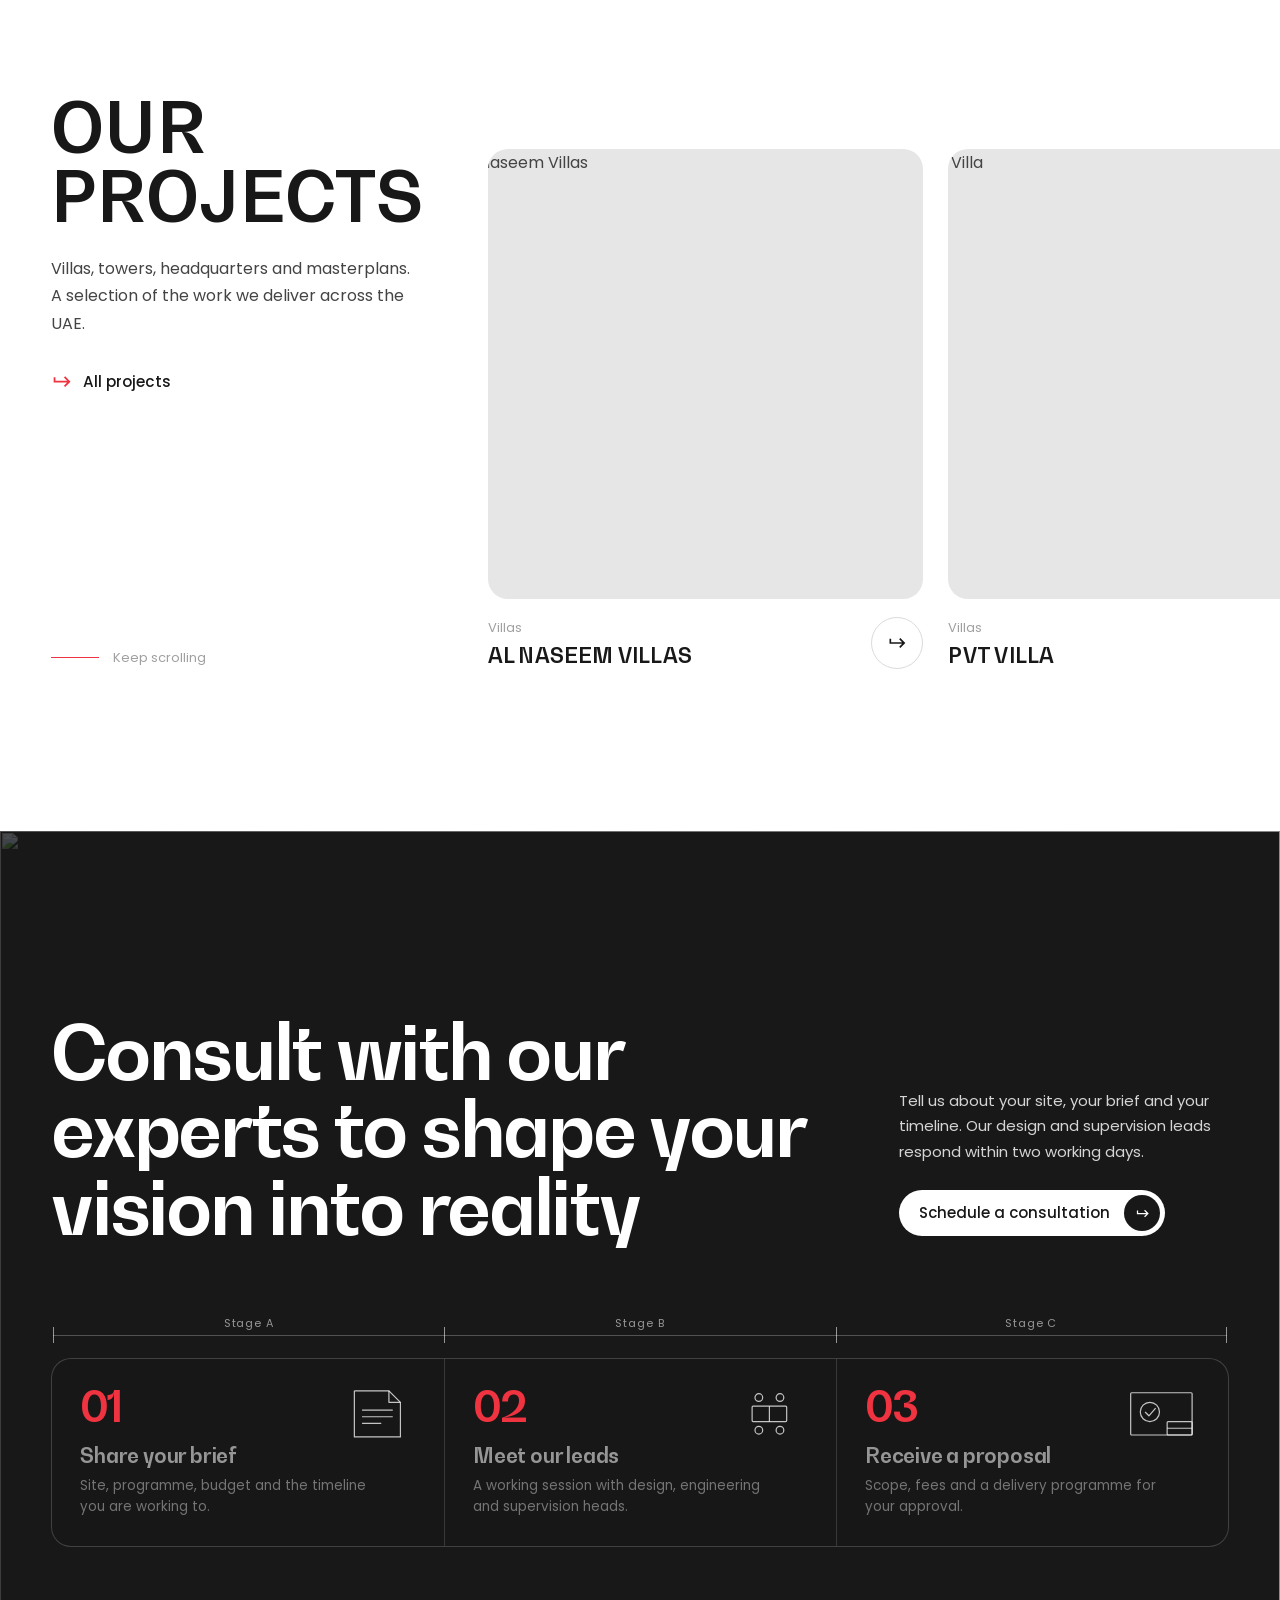
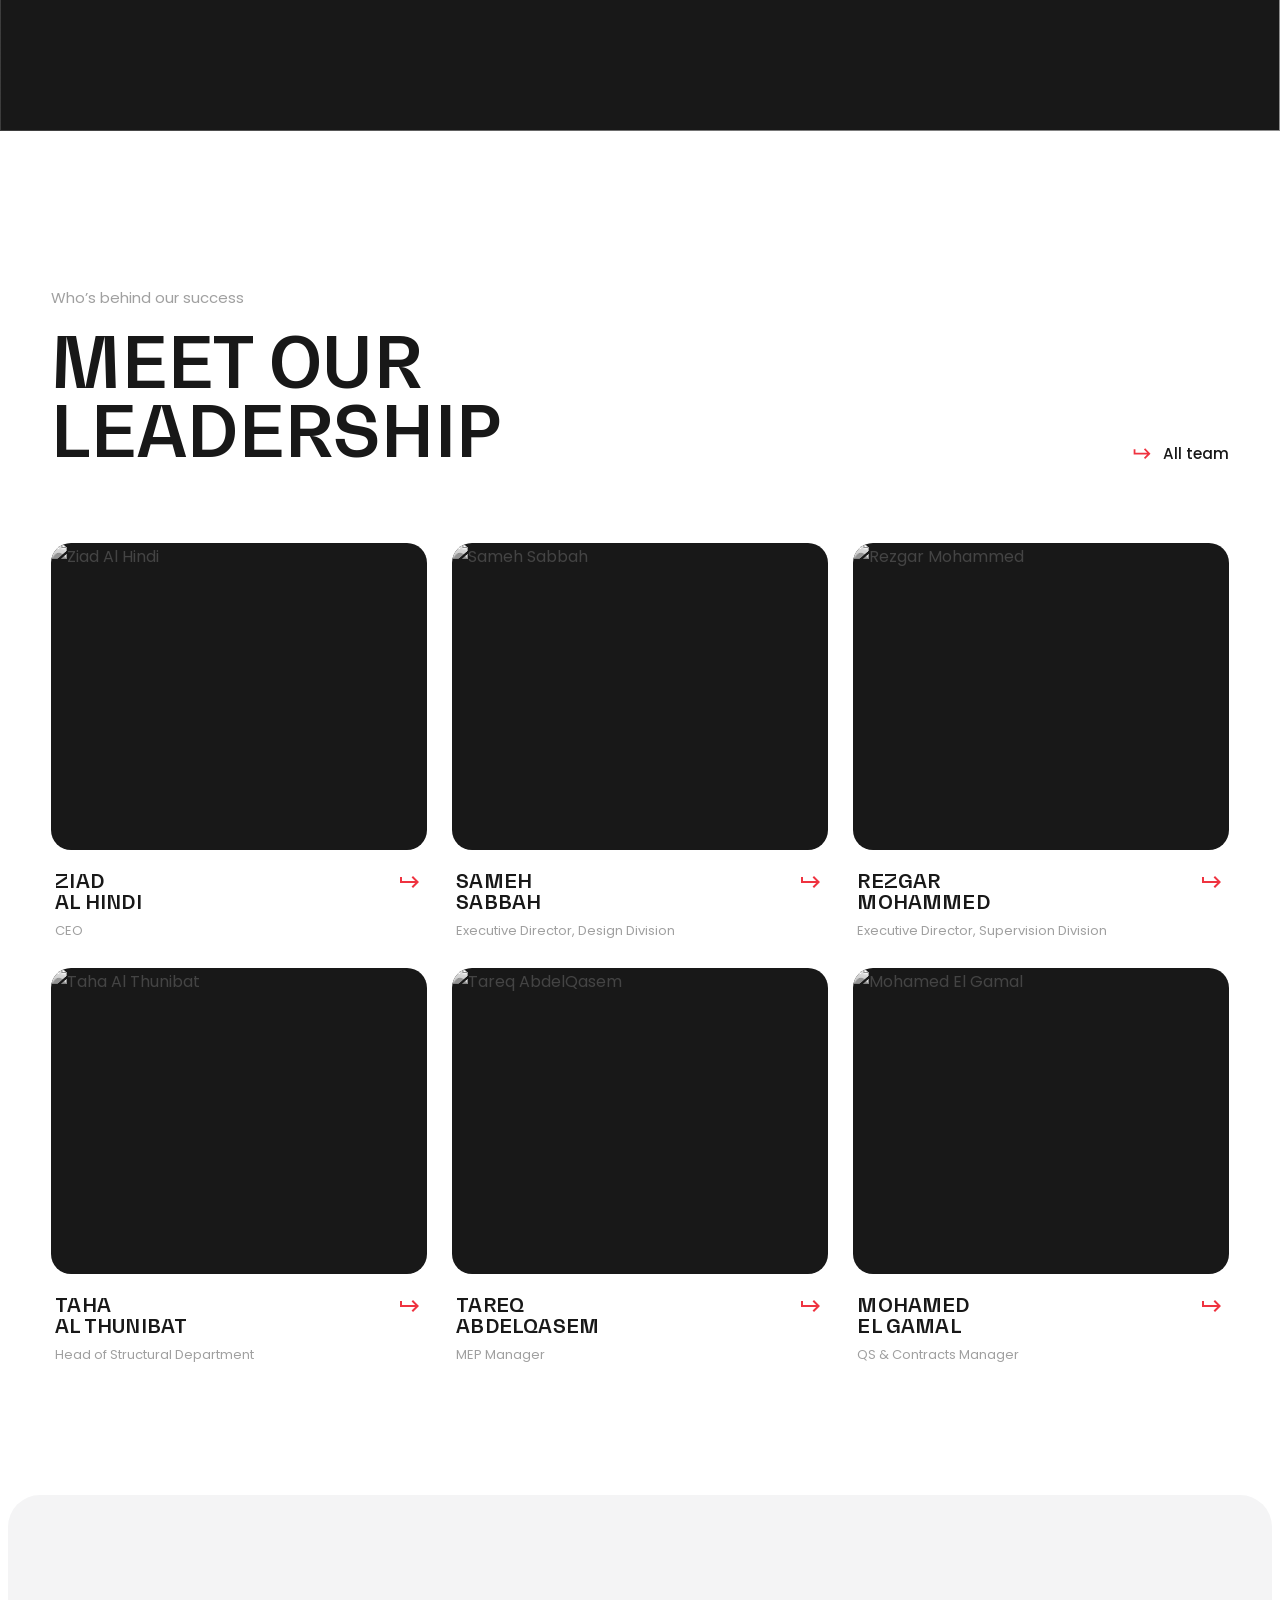
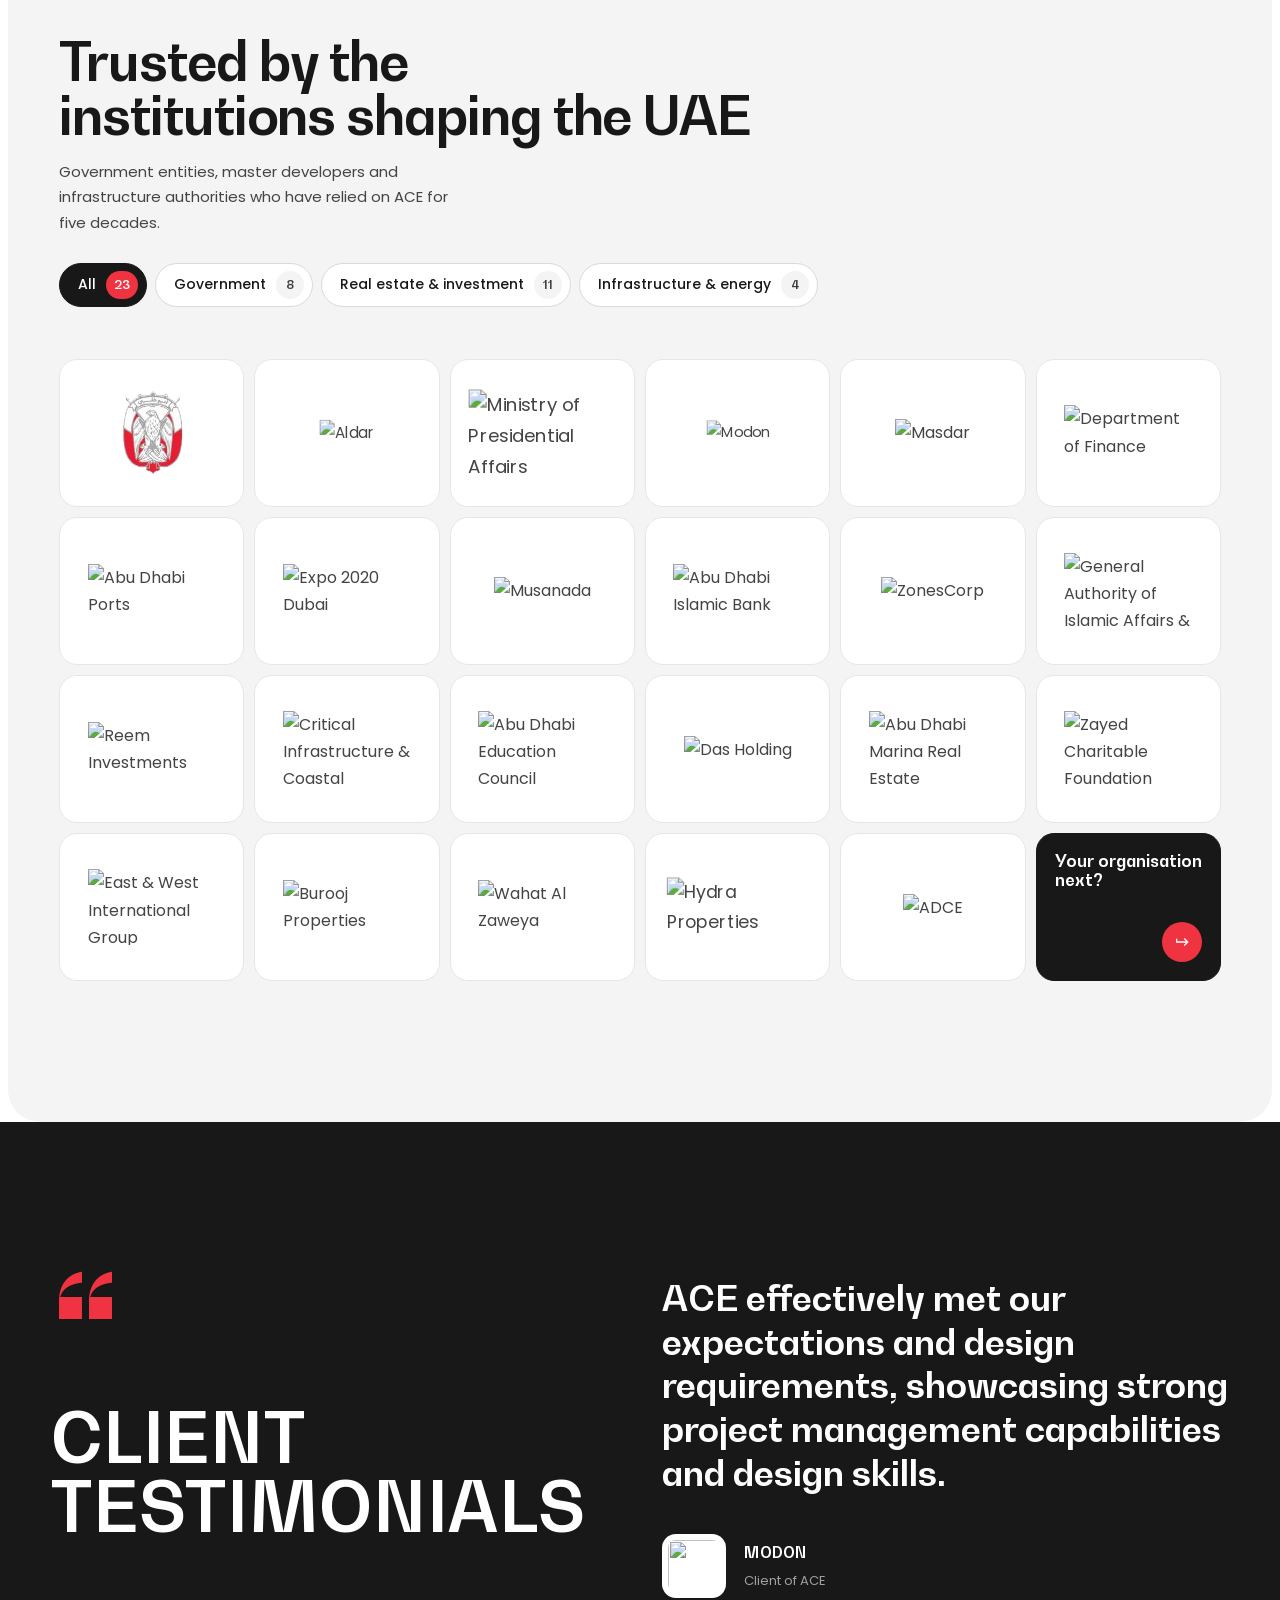
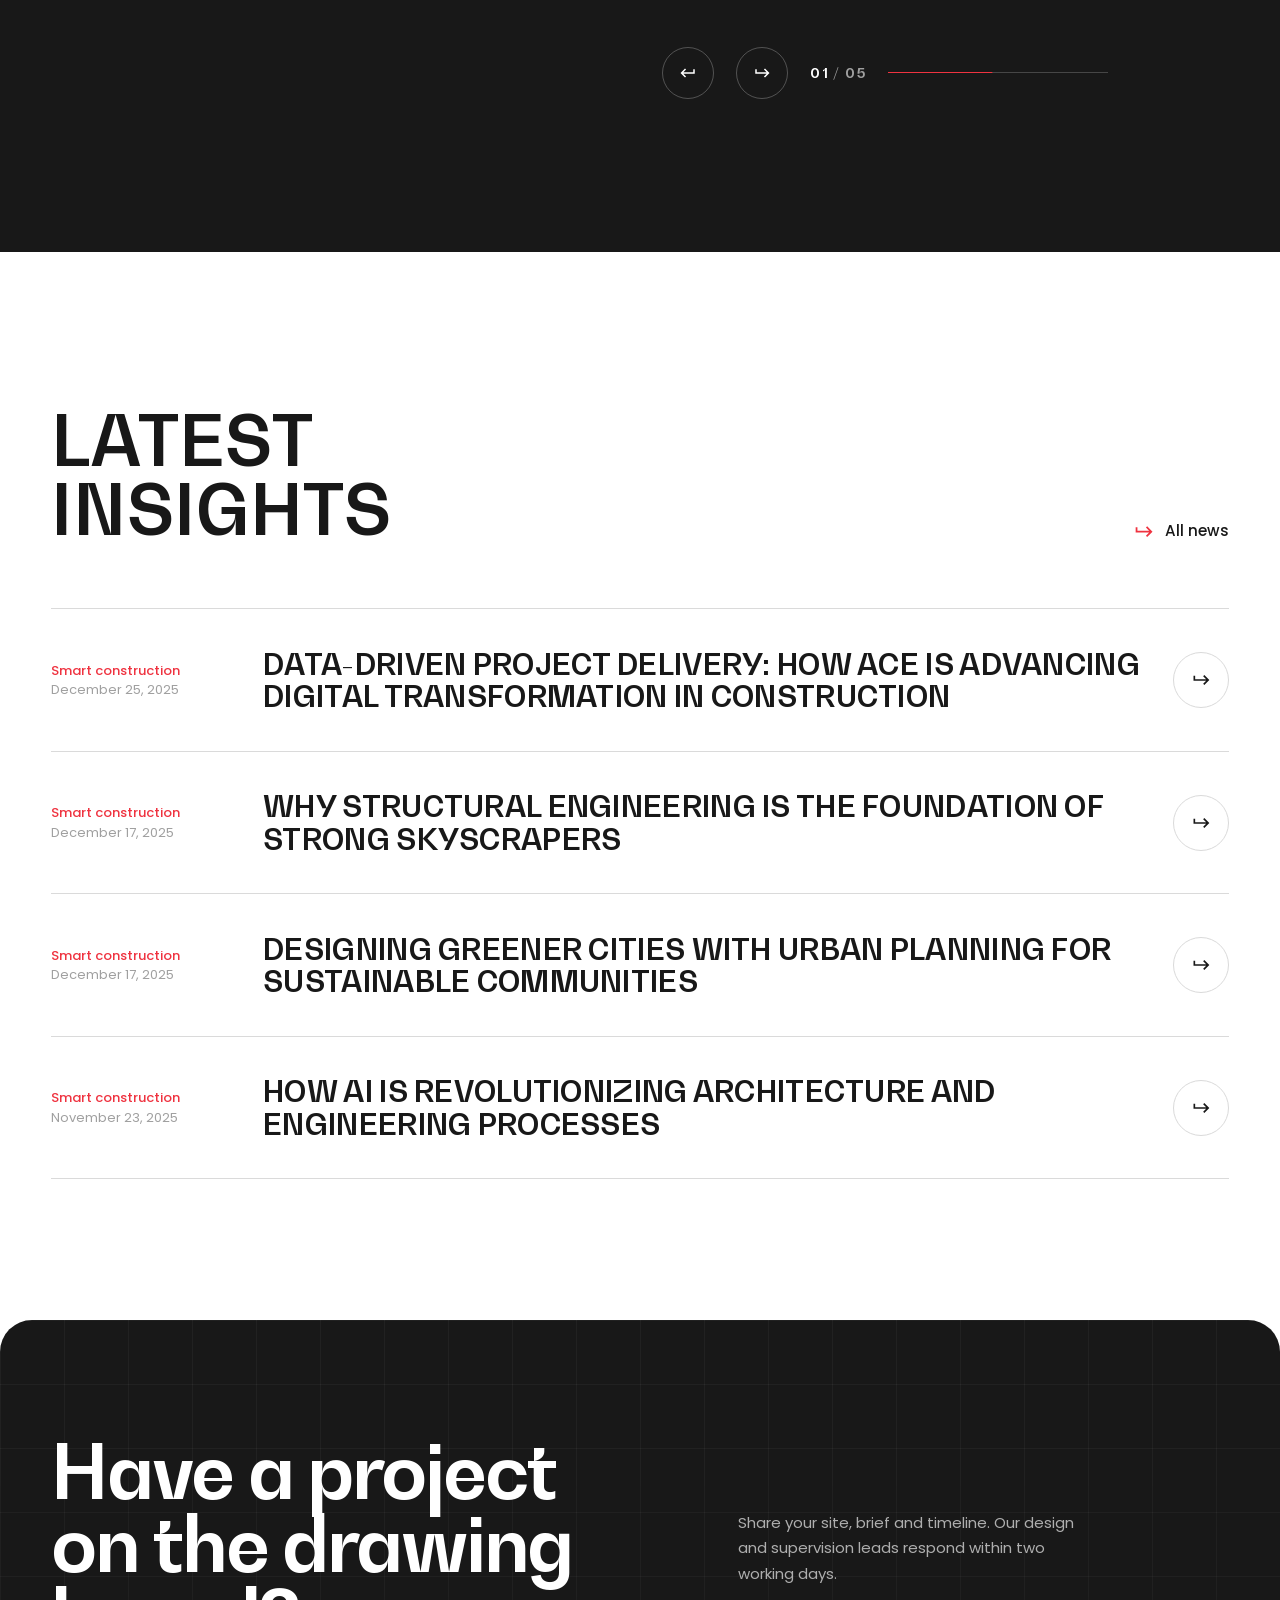
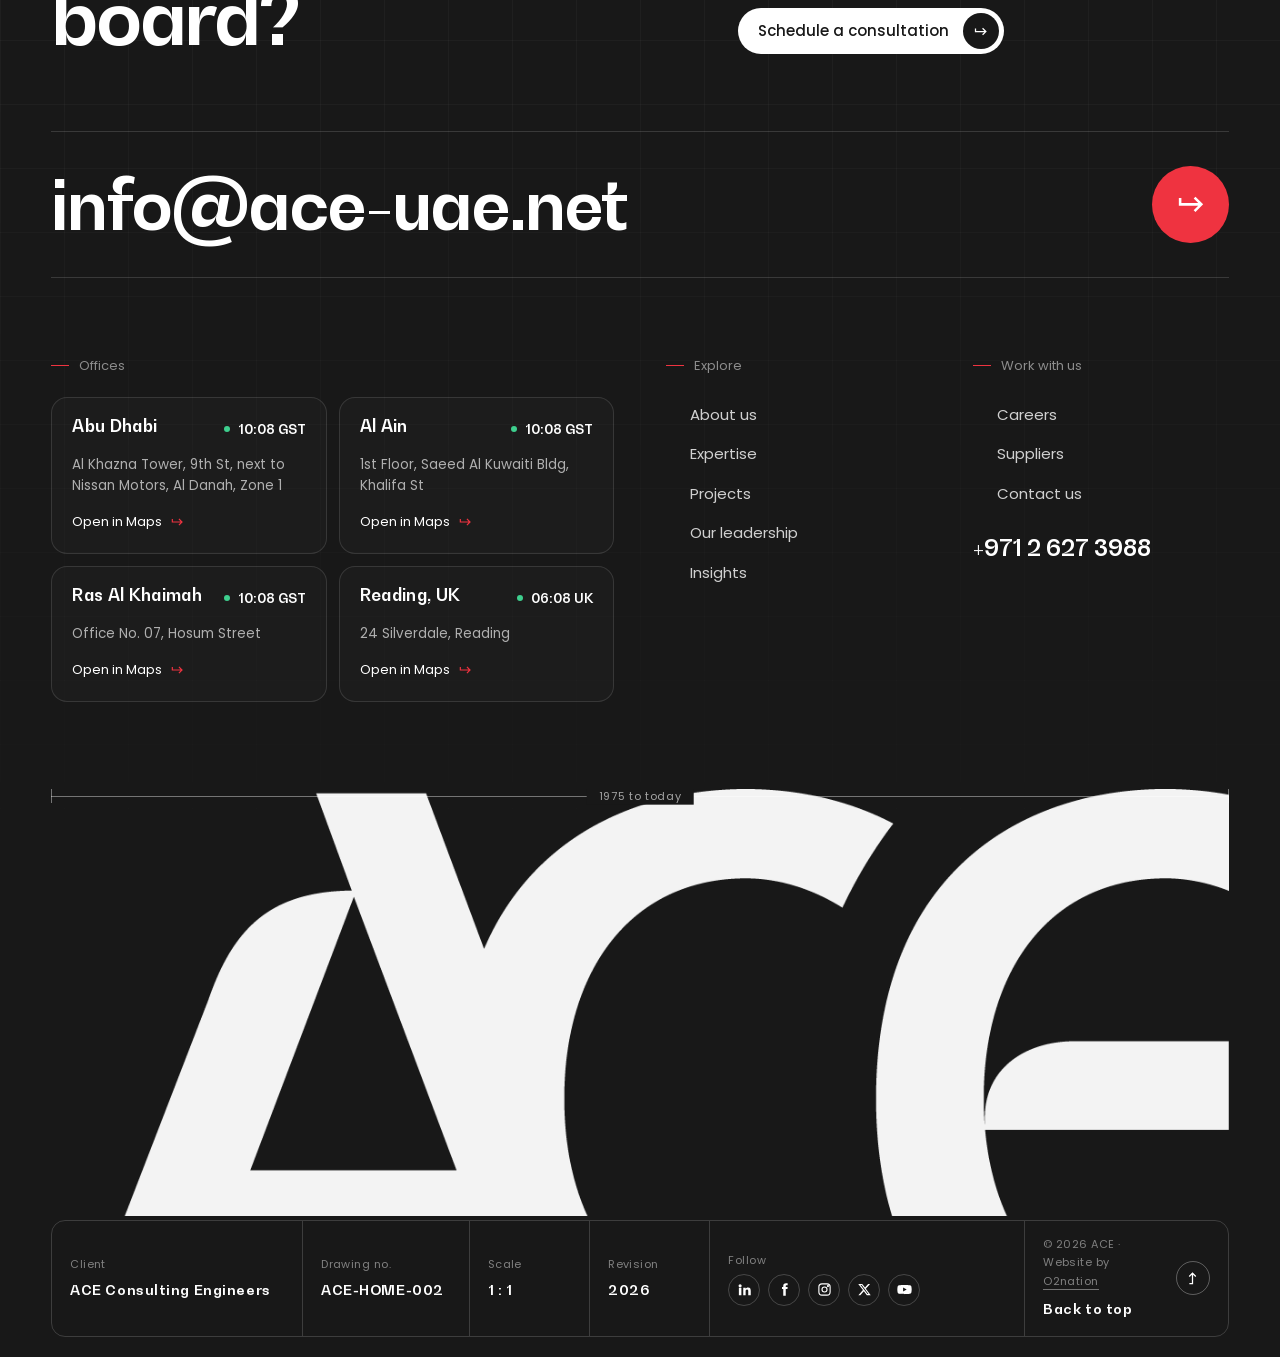
==== commit d666819d: "Move demo switcher onto each page so links load index/v2/v3 directly." ====
--- a/index.html
+++ b/index.html
@@ -2370,5 +2370,22 @@
   window.addEventListener('load', () => ScrollTrigger.refresh());
 })();
 </script>
+<style id="ace-demo-rail-css">
+.ace-demo-rail{position:fixed;top:50%;right:16px;transform:translateY(-50%);z-index:9999;display:flex;flex-direction:column;gap:8px;padding:10px;border-radius:14px;background:rgba(24,24,24,.92);backdrop-filter:blur(12px);-webkit-backdrop-filter:blur(12px);box-shadow:0 12px 40px rgba(0,0,0,.35);font-family:Poppins,"Helvetica Neue",Arial,sans-serif}
+.ace-demo-rail__label{font-size:10px;font-weight:500;letter-spacing:.12em;text-transform:uppercase;color:#a0a0a0;text-align:center;padding:2px 4px 6px}
+.ace-demo-rail a{display:block;min-width:72px;padding:12px 14px;border-radius:10px;background:transparent;color:rgba(255,255,255,.72);font-size:13px;font-weight:500;line-height:1.2;text-align:left;text-decoration:none;transition:background .25s cubic-bezier(.22,.8,.2,1),color .25s cubic-bezier(.22,.8,.2,1)}
+.ace-demo-rail a span{display:block;font-size:10px;font-weight:400;color:#a0a0a0;margin-top:3px;letter-spacing:.04em}
+.ace-demo-rail a:hover{background:rgba(255,255,255,.08);color:#fff}
+.ace-demo-rail a.is-active{background:#EF3340;color:#fff}
+.ace-demo-rail a.is-active span{color:rgba(255,255,255,.8)}
+.ace-demo-rail a:focus-visible{outline:2px solid #fff;outline-offset:2px}
+@media (max-width:640px){.ace-demo-rail{top:auto;bottom:16px;right:50%;transform:translateX(50%);flex-direction:row;align-items:stretch;padding:8px;gap:6px}.ace-demo-rail__label,.ace-demo-rail a span{display:none}.ace-demo-rail a{min-width:64px;padding:10px 12px;text-align:center}}
+</style>
+<nav class="ace-demo-rail" aria-label="Demo versions">
+  <div class="ace-demo-rail__label">Demos</div>
+  <a href="index.html" class="is-active" aria-current="page">V1<span>index</span></a>
+  <a href="ace-homepage-v2.html">V2<span>notched bento</span></a>
+  <a href="ace-home-v3.html">V3<span>Corporate 2</span></a>
+</nav>
 </body>
 </html>
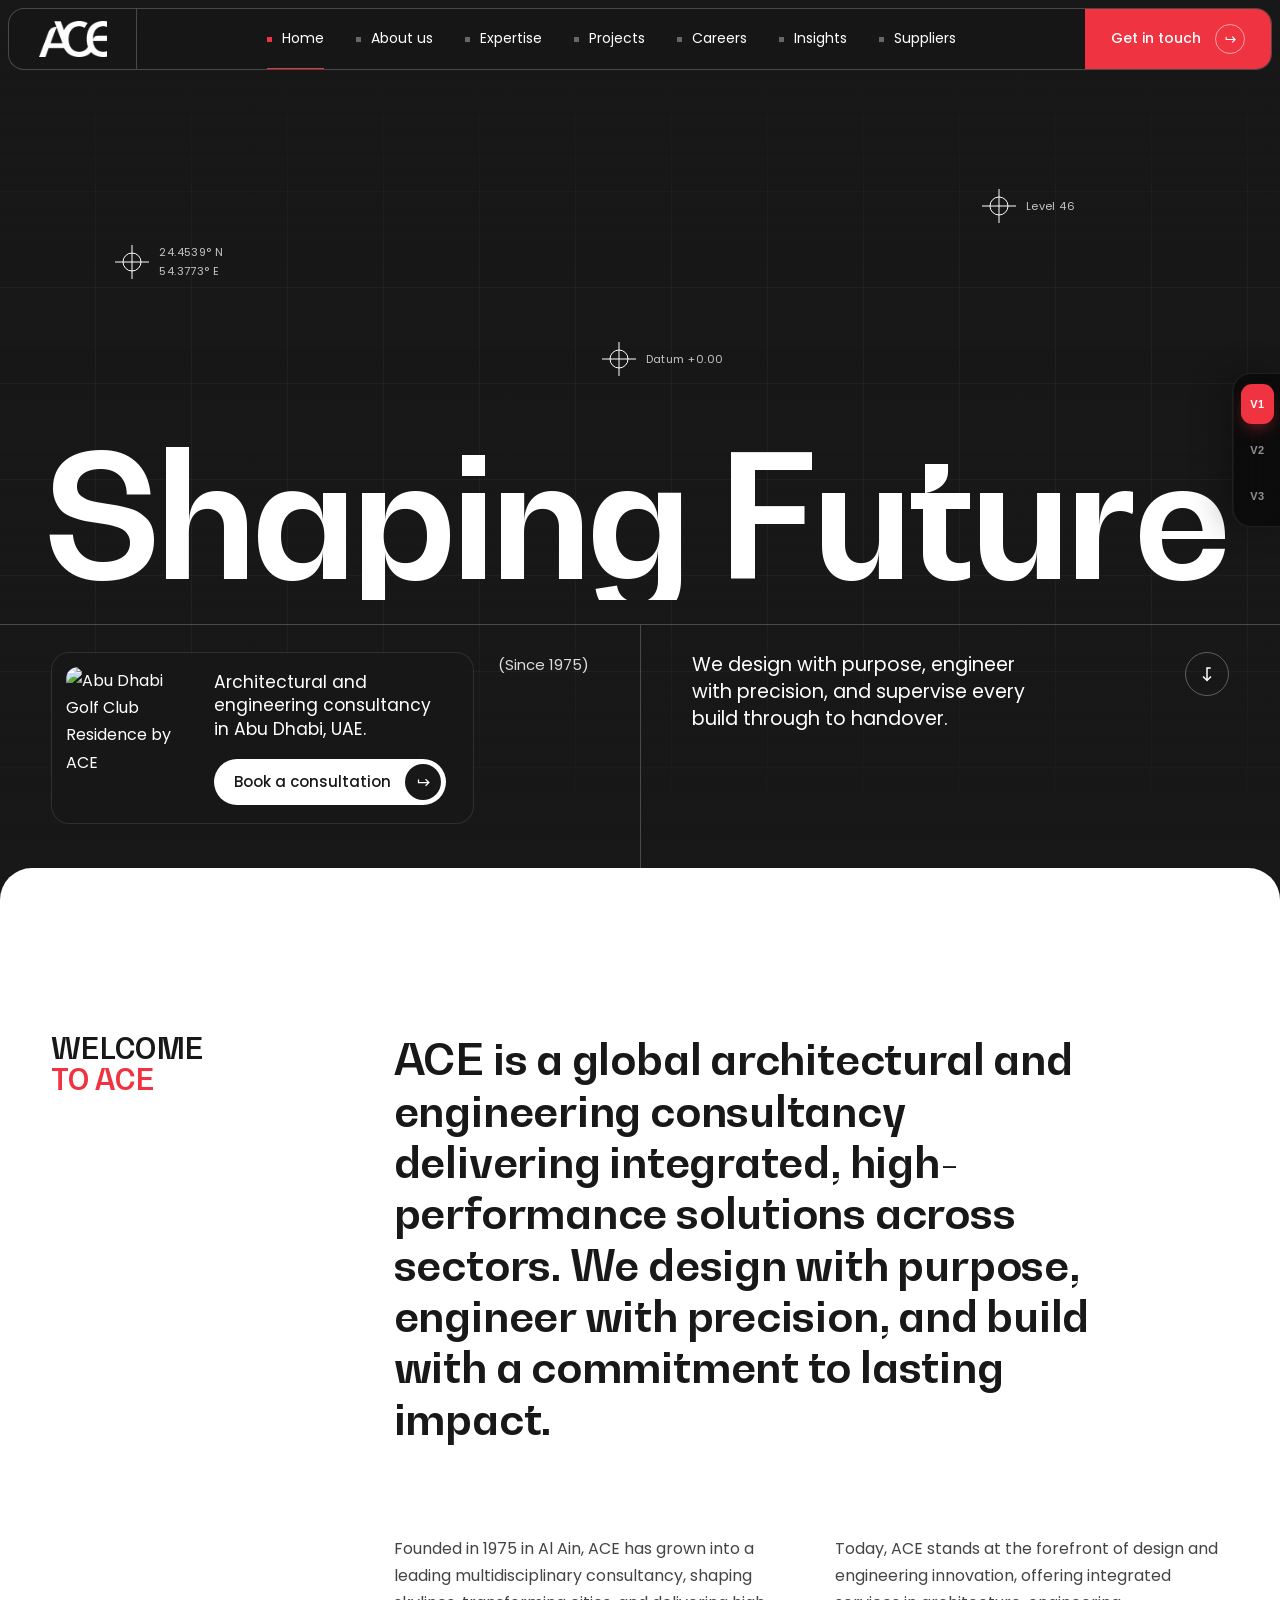
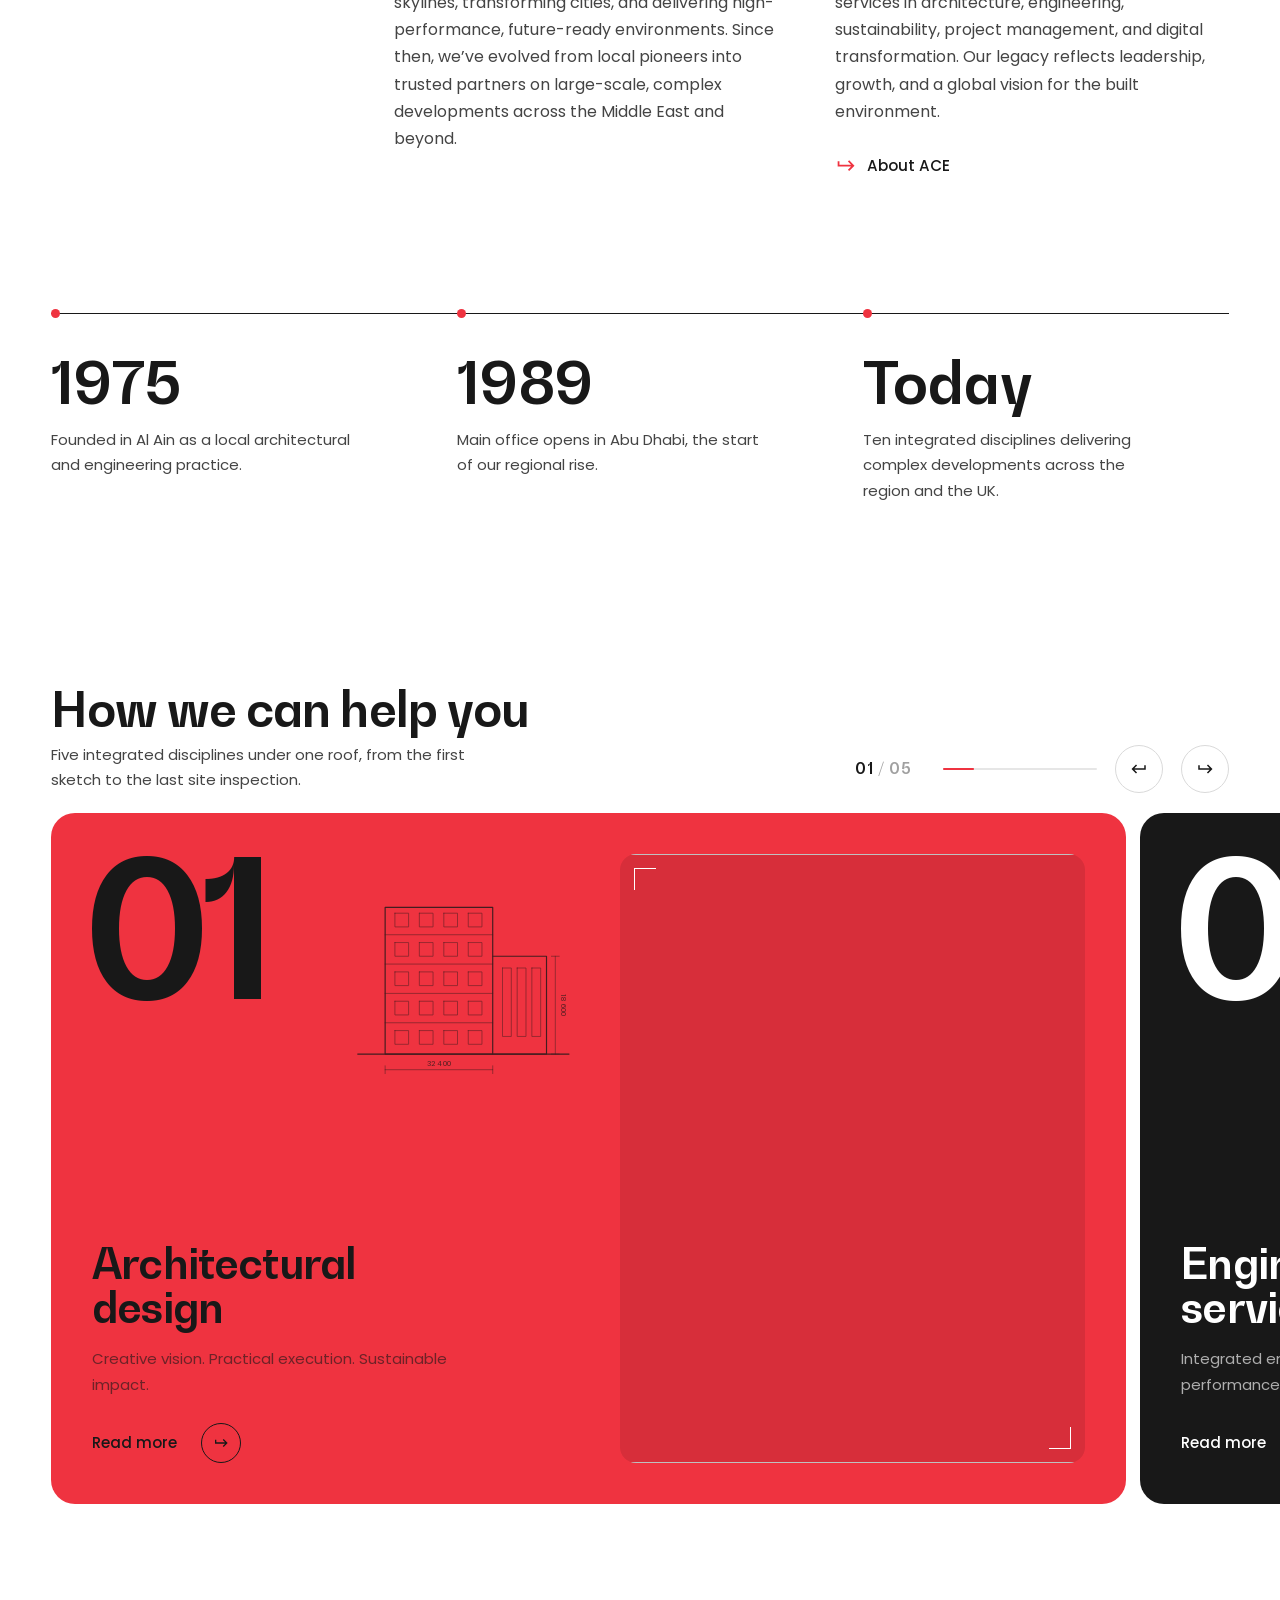
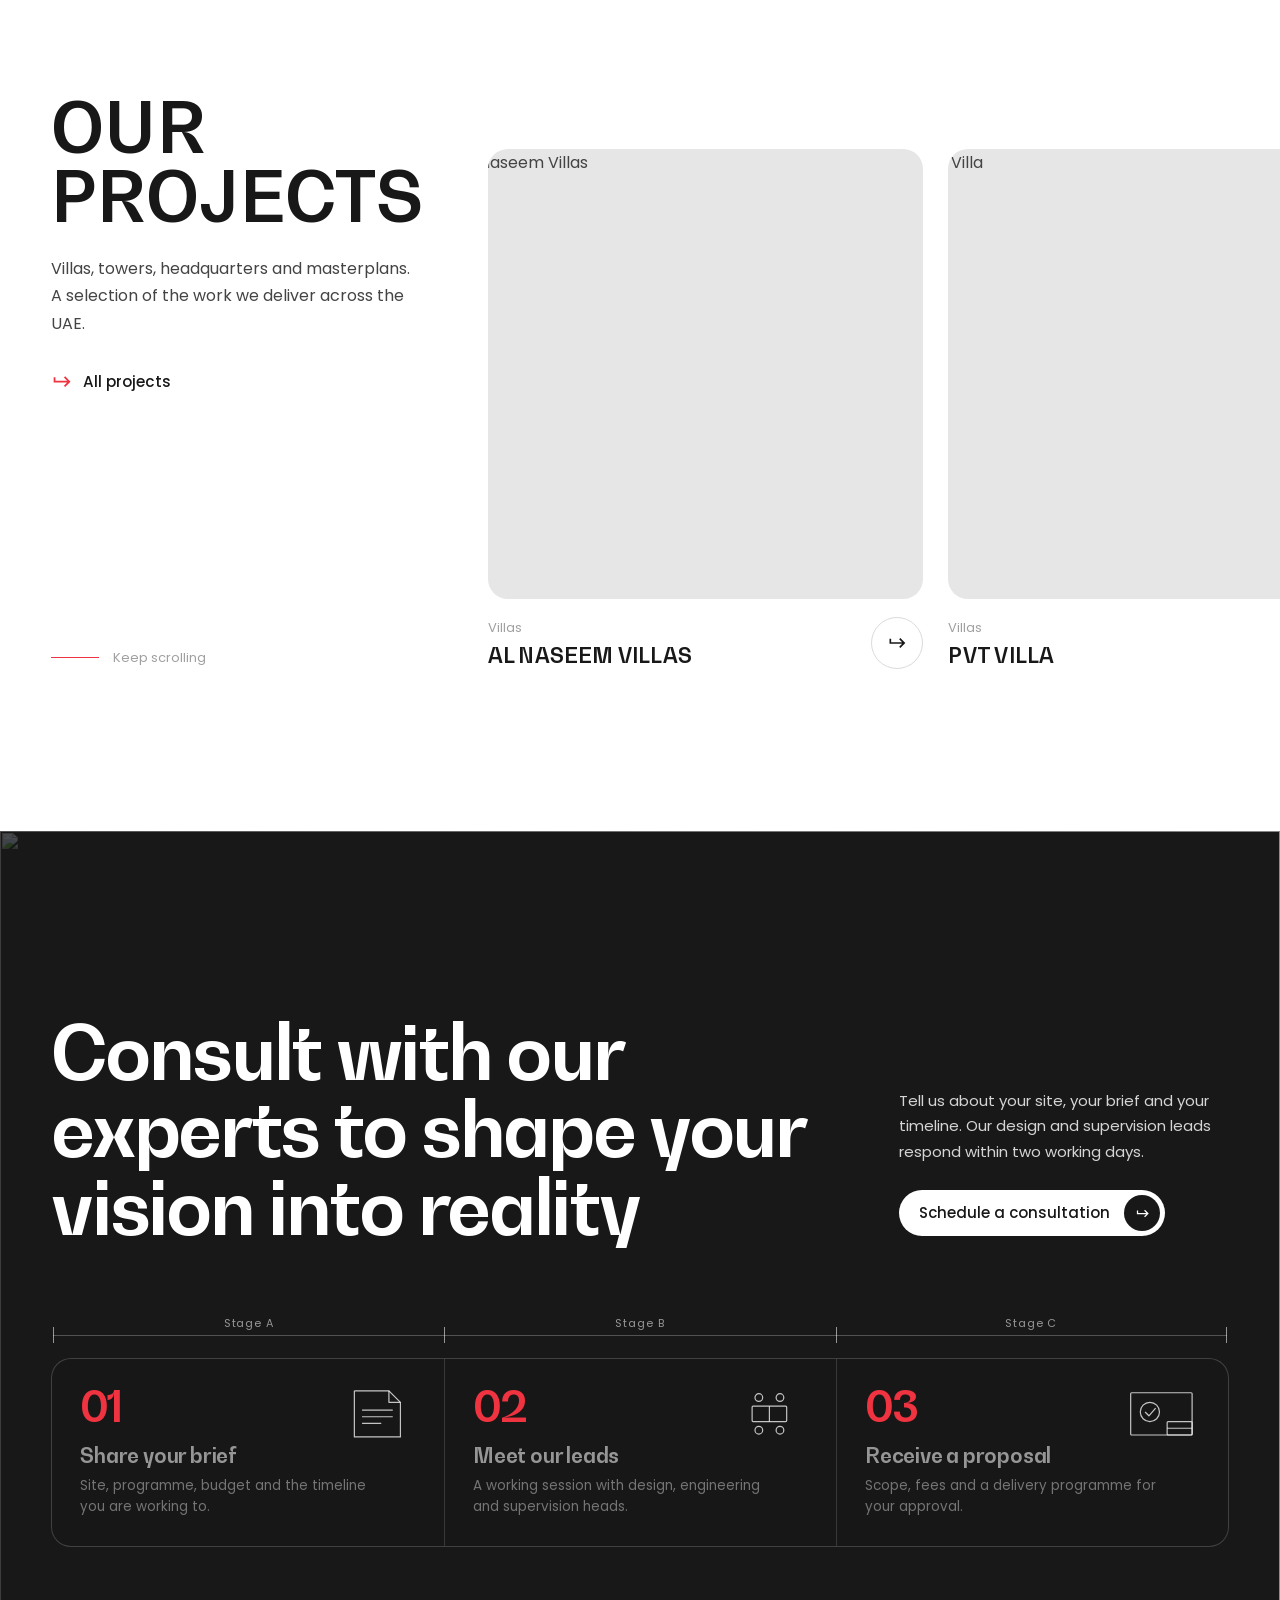
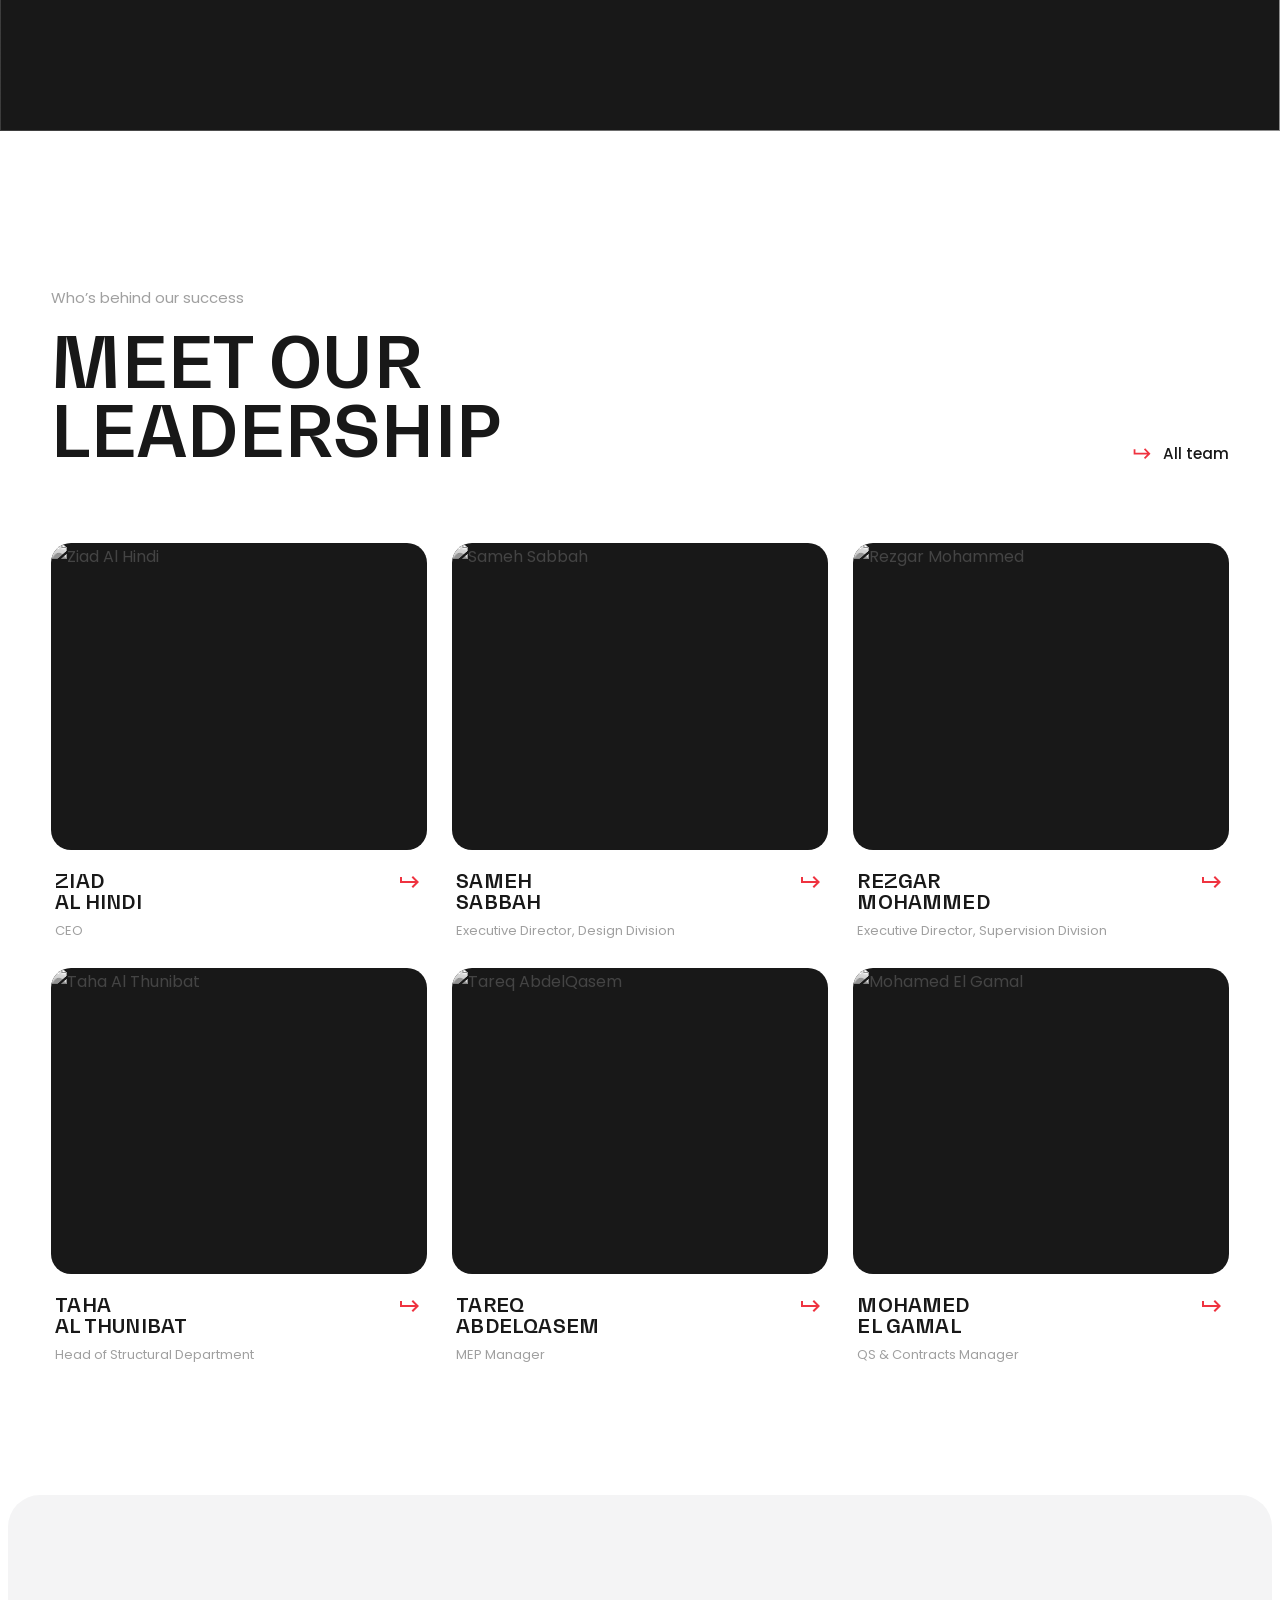
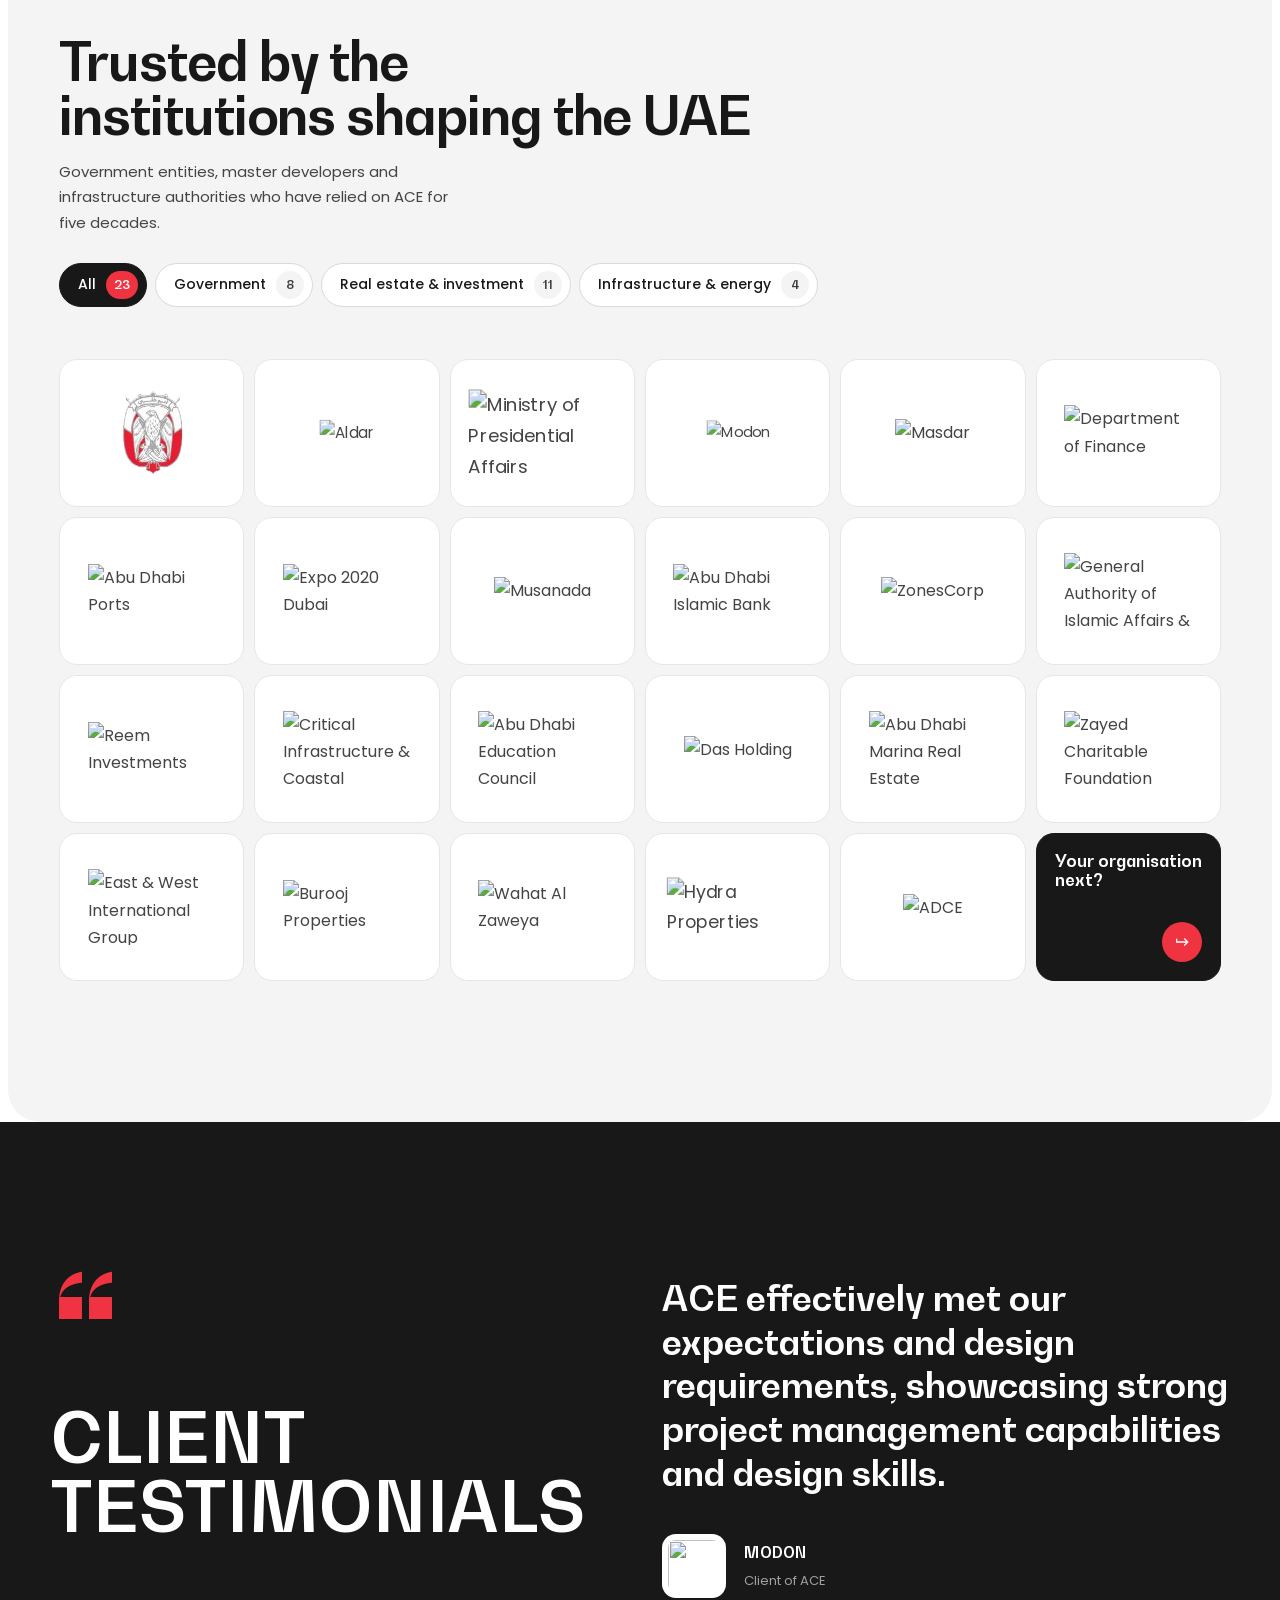
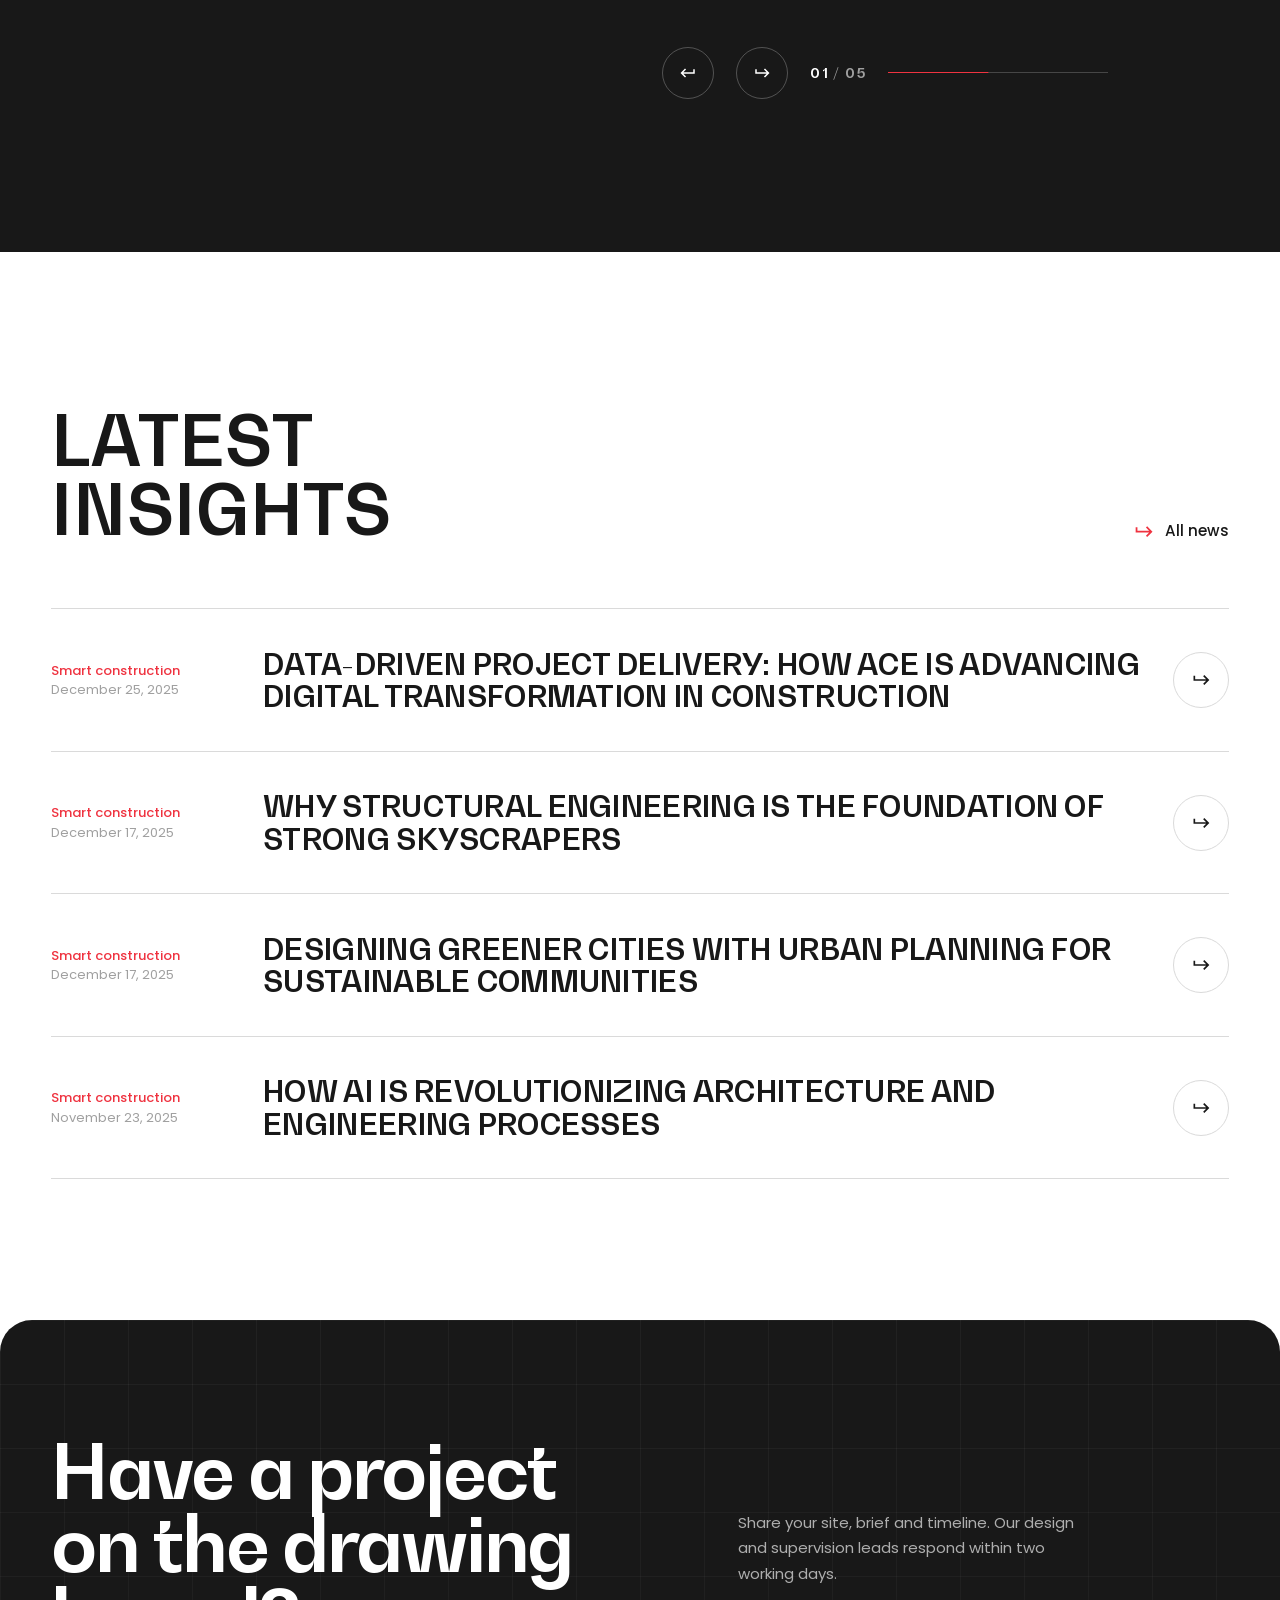
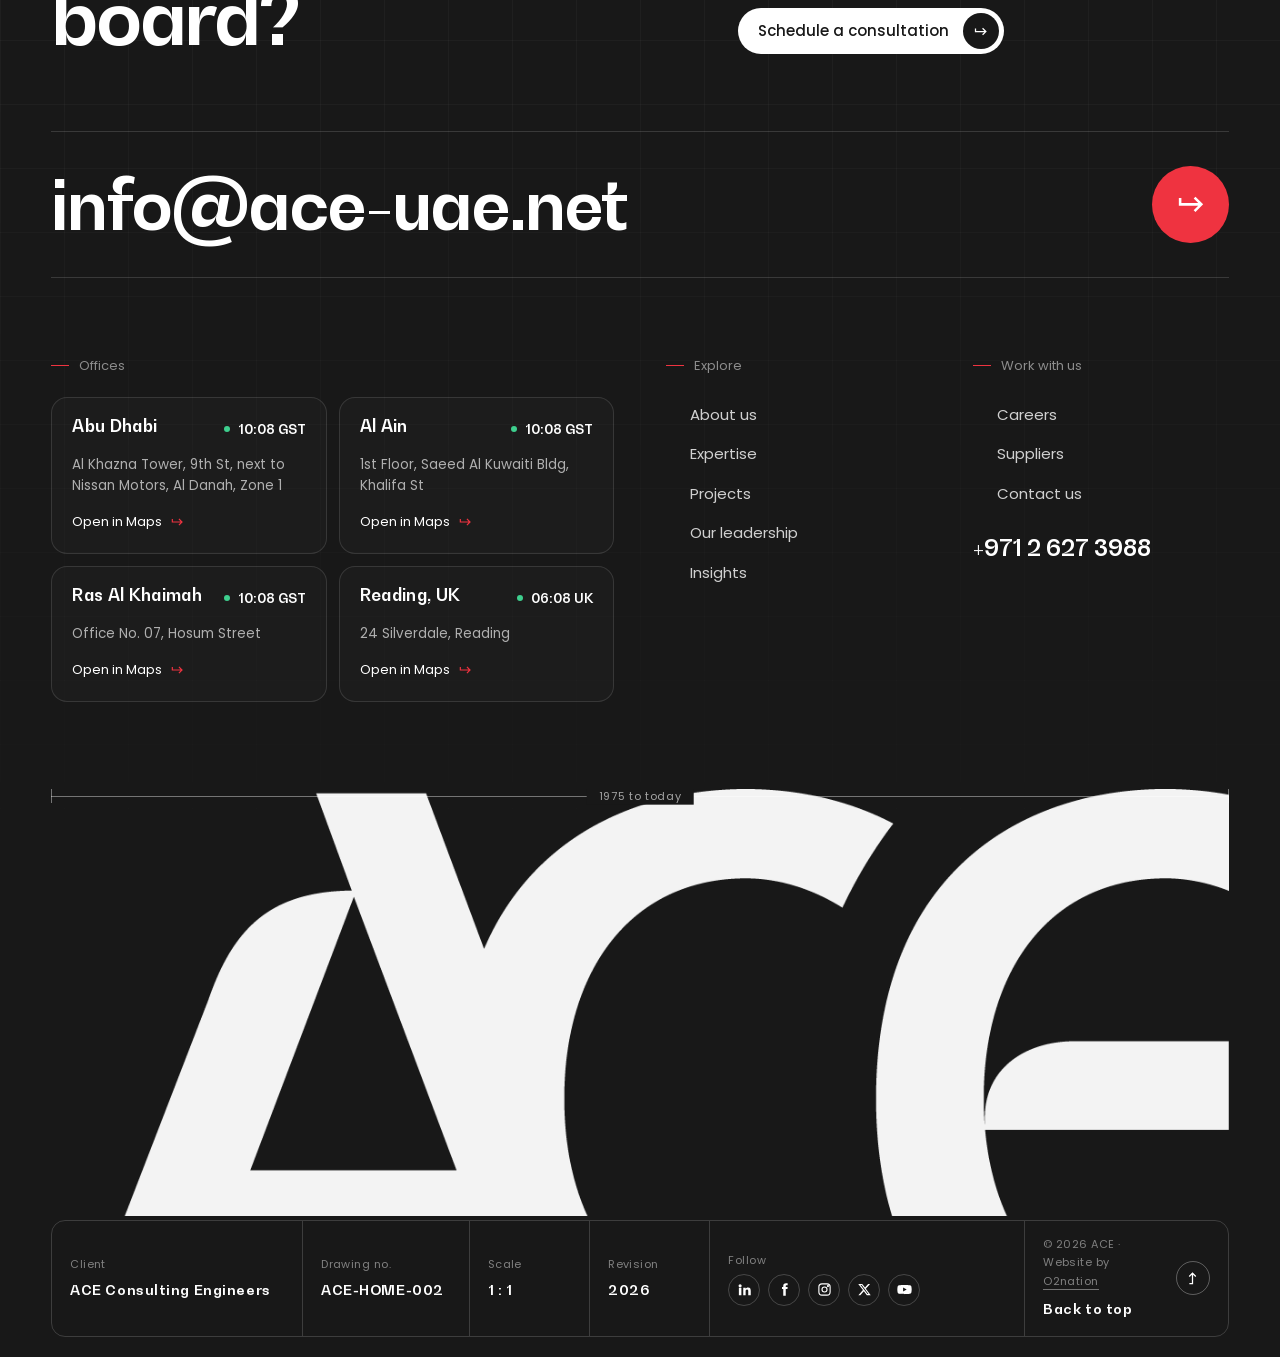
==== commit 3fa33258: "Polish the right-edge demo notch and use a thin black scrollbar on all demos." ====
--- a/index.html
+++ b/index.html
@@ -2371,21 +2371,35 @@
 })();
 </script>
 <style id="ace-demo-rail-css">
-.ace-demo-rail{position:fixed;top:50%;right:16px;transform:translateY(-50%);z-index:9999;display:flex;flex-direction:column;gap:8px;padding:10px;border-radius:14px;background:rgba(24,24,24,.92);backdrop-filter:blur(12px);-webkit-backdrop-filter:blur(12px);box-shadow:0 12px 40px rgba(0,0,0,.35);font-family:Poppins,"Helvetica Neue",Arial,sans-serif}
-.ace-demo-rail__label{font-size:10px;font-weight:500;letter-spacing:.12em;text-transform:uppercase;color:#a0a0a0;text-align:center;padding:2px 4px 6px}
-.ace-demo-rail a{display:block;min-width:72px;padding:12px 14px;border-radius:10px;background:transparent;color:rgba(255,255,255,.72);font-size:13px;font-weight:500;line-height:1.2;text-align:left;text-decoration:none;transition:background .25s cubic-bezier(.22,.8,.2,1),color .25s cubic-bezier(.22,.8,.2,1)}
-.ace-demo-rail a span{display:block;font-size:10px;font-weight:400;color:#a0a0a0;margin-top:3px;letter-spacing:.04em}
-.ace-demo-rail a:hover{background:rgba(255,255,255,.08);color:#fff}
-.ace-demo-rail a.is-active{background:#EF3340;color:#fff}
-.ace-demo-rail a.is-active span{color:rgba(255,255,255,.8)}
+html{scrollbar-width:thin;scrollbar-color:#111 transparent}
+html::-webkit-scrollbar{width:5px;height:5px}
+html::-webkit-scrollbar-track{background:transparent}
+html::-webkit-scrollbar-thumb{background:#111;border-radius:99px}
+html::-webkit-scrollbar-thumb:hover{background:#000}
+body::-webkit-scrollbar{width:5px;height:5px}
+body::-webkit-scrollbar-track{background:transparent}
+body::-webkit-scrollbar-thumb{background:#111;border-radius:99px}
+.ace-demo-rail{--ease:cubic-bezier(.22,.8,.2,1);position:fixed;top:50%;right:0;transform:translateY(-50%);z-index:9999;display:flex;flex-direction:column;gap:6px;width:48px;padding:10px 6px 10px 8px;border:1px solid rgba(255,255,255,.08);border-right:0;border-radius:18px 0 0 18px;background:rgba(12,12,12,.96);color:#fff;backdrop-filter:blur(16px) saturate(1.2);-webkit-backdrop-filter:blur(16px) saturate(1.2);box-shadow:-10px 0 32px rgba(0,0,0,.28),inset 1px 0 0 rgba(255,255,255,.06);font-family:Poppins,"Helvetica Neue",Arial,sans-serif;transition:width .32s var(--ease),padding .32s var(--ease),box-shadow .32s var(--ease)}
+.ace-demo-rail__label{display:none;padding:2px 8px 4px;font-size:9px;font-weight:500;letter-spacing:.16em;text-transform:uppercase;color:rgba(255,255,255,.38);white-space:nowrap}
+.ace-demo-rail a{position:relative;display:grid;grid-template-columns:1fr;align-items:center;justify-items:center;min-height:40px;padding:0 4px;border-radius:11px;color:rgba(255,255,255,.55);font-size:11px;font-weight:600;letter-spacing:.04em;line-height:1;text-decoration:none;overflow:hidden;transition:background .25s var(--ease),color .25s var(--ease),transform .25s var(--ease),box-shadow .25s var(--ease)}
+.ace-demo-rail a b{font:inherit;font-weight:600}
+.ace-demo-rail a span{display:none;font-size:10px;font-weight:400;letter-spacing:0;color:rgba(255,255,255,.55);white-space:nowrap}
+.ace-demo-rail a:hover{background:rgba(255,255,255,.08);color:#fff;transform:translateX(-1px)}
+.ace-demo-rail a.is-active{background:#EF3340;color:#fff;box-shadow:0 8px 18px -8px rgba(239,51,64,.85)}
+.ace-demo-rail a.is-active span{color:rgba(255,255,255,.9)}
 .ace-demo-rail a:focus-visible{outline:2px solid #fff;outline-offset:2px}
-@media (max-width:640px){.ace-demo-rail{top:auto;bottom:16px;right:50%;transform:translateX(50%);flex-direction:row;align-items:stretch;padding:8px;gap:6px}.ace-demo-rail__label,.ace-demo-rail a span{display:none}.ace-demo-rail a{min-width:64px;padding:10px 12px;text-align:center}}
+.ace-demo-rail:hover,.ace-demo-rail:focus-within{width:156px;padding:12px 10px 12px 12px;box-shadow:-14px 0 40px rgba(0,0,0,.34),inset 1px 0 0 rgba(255,255,255,.08)}
+.ace-demo-rail:hover .ace-demo-rail__label,.ace-demo-rail:focus-within .ace-demo-rail__label{display:block}
+.ace-demo-rail:hover a,.ace-demo-rail:focus-within a{grid-template-columns:36px 1fr;justify-items:start;gap:2px 0;min-height:44px;padding:8px 10px}
+.ace-demo-rail:hover a b,.ace-demo-rail:focus-within a b{grid-column:1}
+.ace-demo-rail:hover a span,.ace-demo-rail:focus-within a span{display:block;grid-column:2;grid-row:1 / span 2;align-self:center;padding-left:4px}
+@media (max-width:640px){.ace-demo-rail{top:auto;bottom:0;right:50%;transform:translateX(50%);width:auto;flex-direction:row;align-items:center;gap:4px;padding:8px 10px calc(8px + env(safe-area-inset-bottom,0px));border:1px solid rgba(255,255,255,.08);border-bottom:0;border-radius:16px 16px 0 0;box-shadow:0 -10px 28px rgba(0,0,0,.28)}.ace-demo-rail__label,.ace-demo-rail a span{display:none!important}.ace-demo-rail a{min-width:48px;min-height:40px;justify-items:center}.ace-demo-rail:hover,.ace-demo-rail:focus-within{width:auto;padding:8px 10px calc(8px + env(safe-area-inset-bottom,0px))}.ace-demo-rail:hover a,.ace-demo-rail:focus-within a{grid-template-columns:1fr;min-height:40px;padding:0 4px}}
 </style>
 <nav class="ace-demo-rail" aria-label="Demo versions">
   <div class="ace-demo-rail__label">Demos</div>
-  <a href="index.html" class="is-active" aria-current="page">V1<span>index</span></a>
-  <a href="ace-homepage-v2.html">V2<span>notched bento</span></a>
-  <a href="ace-home-v3.html">V3<span>Corporate 2</span></a>
+  <a href="index.html" class="is-active" aria-current="page"><b>V1</b><span>index</span></a>
+  <a href="ace-homepage-v2.html"><b>V2</b><span>notched bento</span></a>
+  <a href="ace-home-v3.html"><b>V3</b><span>Corporate 2</span></a>
 </nav>
 </body>
 </html>
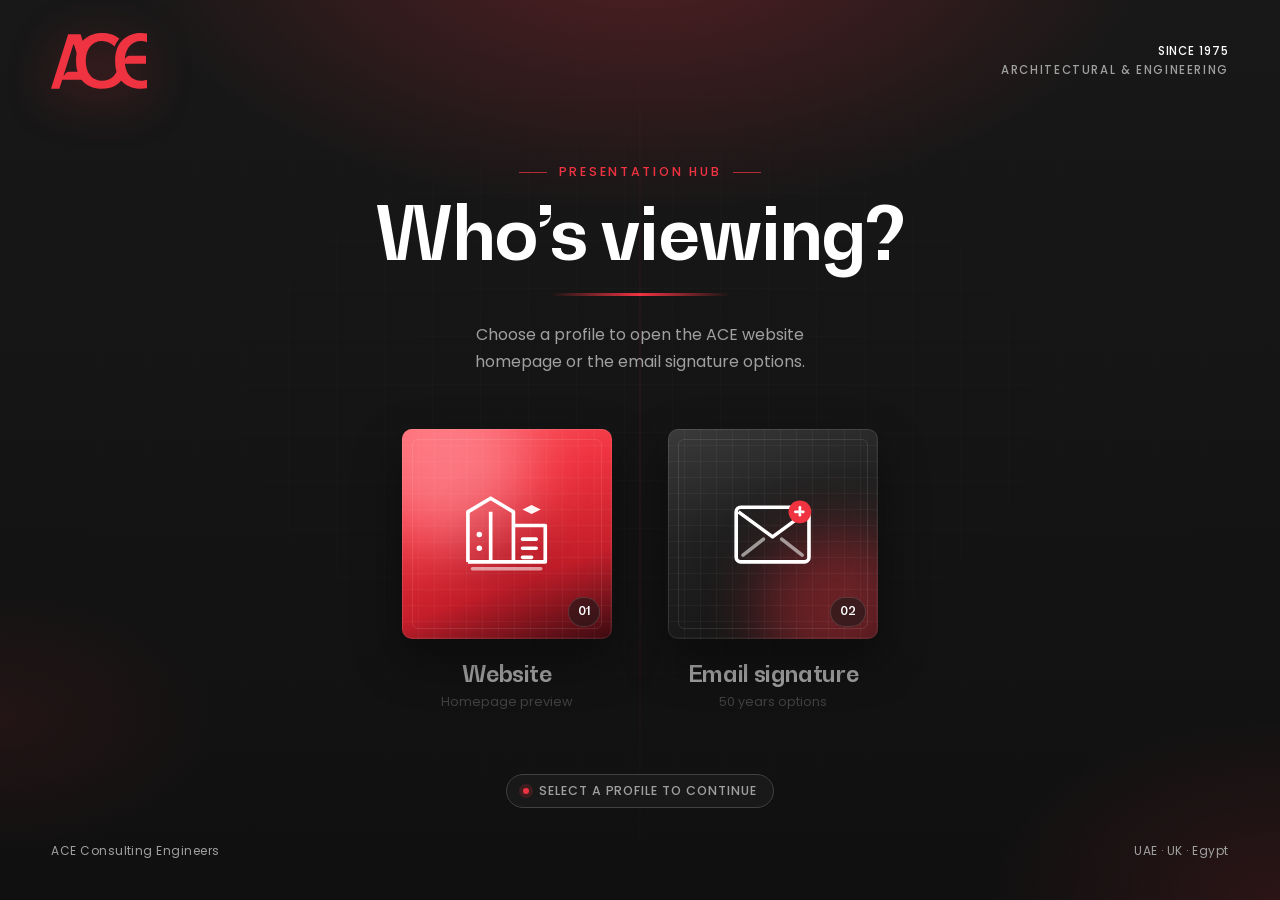
==== commit dc43c6cb: "Ship the ACE presentation hub with r2 as the live website and signature options." ====
--- a/index.html
+++ b/index.html
@@ -3,2403 +3,522 @@
 <head>
 <meta charset="utf-8">
 <meta name="viewport" content="width=device-width, initial-scale=1, viewport-fit=cover">
-<meta name="theme-color" content="#000000">
-<title>ACE | Architectural & Engineering Consultancy — Home, option 2</title>
-<meta name="description" content="ACE is a global architectural and engineering consultancy delivering integrated, high-performance solutions since 1975.">
+<meta name="theme-color" content="#181818">
+<title>ACE — Who’s viewing?</title>
+<meta name="description" content="ACE presentation hub: choose Website or Email signature.">
 <link rel="preconnect" href="https://fonts.googleapis.com">
 <link rel="preconnect" href="https://fonts.gstatic.com" crossorigin>
-<link href="https://fonts.googleapis.com/css2?family=Poppins:wght@300;400;500;600&display=swap" rel="stylesheet">
-<script>
-  // Decide on motion before first paint so the intro never flashes
-  (function () {
-    var reduce = window.matchMedia('(prefers-reduced-motion: reduce)').matches;
-    if (!reduce) document.documentElement.classList.add('anim');
-  })();
-</script>
+<link href="https://fonts.googleapis.com/css2?family=Poppins:wght@400;500;600&display=swap" rel="stylesheet">
+<link rel="stylesheet" href="ace-fonts.css">
 <style>
-@font-face {
-  font-family: 'bw';
-  src: url([data-uri]) format('woff2');
-  font-display: swap;
-}
-
 :root {
-  color-scheme: light;
-  --red: #EF3340;
-  --red-deep: #D91E31;
-  --ink: #181818;
-  --deep: #212121;
-  --graphite: #414042;
-  --text: #444444;
-  --stone: #A0A0A0;
-  --line: #DADADA;
-  --mist: #E6E6E6;
-  --paper: #F4F4F5;
-  --white: #FFFFFF;
-
-  --display: 'bw', 'Poppins', 'Helvetica Neue', Arial, sans-serif;
-  --body: 'Poppins', 'Helvetica Neue', Arial, sans-serif;
-
-  --gutter: clamp(20px, 4vw, 64px);
-  --max: 1440px;
-  --ease: cubic-bezier(.22, .8, .2, 1);
+  --ace-red: #EF3340;
+  --ace-red-deep: #C41E2A;
+  --ace-ink: #181818;
+  --ace-panel: #212121;
+  --ace-muted: #A0A0A0;
+  --ace-rule: #414042;
+  --ace-mist: #DADADA;
+  --ace-white: #FFFFFF;
+  --ease: cubic-bezier(.2, .7, .1, 1);
+  --display: bw, Poppins, "Helvetica Neue", Arial, sans-serif;
+  --body: Poppins, "Helvetica Neue", Arial, sans-serif;
 }
 
 *, *::before, *::after { box-sizing: border-box; }
-html { -webkit-text-size-adjust: 100%; background: var(--white); }
-html.lenis, html.lenis body { height: auto; }
-.lenis.lenis-smooth { scroll-behavior: auto !important; }
-.lenis.lenis-stopped { overflow: hidden; }
-
+html { -webkit-text-size-adjust: 100%; }
 body {
   margin: 0;
-  background: var(--white);
-  color: var(--text);
+  min-height: 100dvh;
   font-family: var(--body);
-  font-size: 16px;
-  line-height: 1.7;
-  font-weight: 400;
+  color: var(--ace-mist);
+  background: var(--ace-ink);
   -webkit-font-smoothing: antialiased;
   overflow-x: hidden;
 }
-img { display: block; max-width: 100%; }
 a { color: inherit; text-decoration: none; }
-button { font: inherit; color: inherit; background: none; border: 0; cursor: pointer; padding: 0; }
-:focus-visible { outline: 2px solid var(--red); outline-offset: 3px; border-radius: 2px; }
-h1, h2, h3, h4 { margin: 0; font-family: var(--display); font-weight: 500; color: var(--ink); text-transform: uppercase; letter-spacing: .01em; line-height: 1; }
-p { margin: 0; }
-ul { margin: 0; padding: 0; list-style: none; }
-
-.wrap { width: 100%; max-width: var(--max); margin: 0 auto; padding-left: var(--gutter); padding-right: var(--gutter); }
-.sr { position: absolute; width: 1px; height: 1px; overflow: hidden; clip: rect(0 0 0 0); white-space: nowrap; }
-.h2 { font-size: clamp(2.4rem, 5.4vw, 5rem); }
-.lead { font-size: clamp(1rem, 1.15vw, 1.125rem); color: var(--text); max-width: 60ch; }
-
-/* Arrow link — the brand's red arrow, kept from the current site */
-.arrow-link {
-  display: inline-flex; align-items: center; gap: .7em;
-  font-family: var(--body); font-weight: 500; font-size: .95rem; color: var(--ink);
-}
-.arrow-link svg { width: 1.4em; height: 1.4em; color: var(--red); transition: transform .5s var(--ease); }
-.arrow-link:hover svg { transform: translateX(6px); }
-
-.btn {
-  display: inline-flex; align-items: center; gap: .8em;
-  height: 52px; padding: 0 26px; border-radius: 999px; white-space: nowrap;
-  font-weight: 500; font-size: .95rem; letter-spacing: .01em;
-  transition: background-color .4s var(--ease), color .4s var(--ease), border-color .4s var(--ease);
-}
-.btn--red { background: var(--red); color: var(--white); }
-.btn--red:hover { background: var(--red-deep); }
-.btn--ghost { border: 1px solid rgba(255,255,255,.5); color: var(--white); }
-.btn--ghost:hover { background: var(--white); color: var(--ink); border-color: var(--white); }
-.btn svg { width: 18px; height: 18px; }
-
-/* ───────── Scroll progress ───────── */
-.progress { position: fixed; inset: 0 0 auto 0; height: 3px; z-index: 120; pointer-events: none; }
-.progress span { display: block; height: 100%; background: var(--red); transform-origin: 0 50%; transform: scaleX(0); }
-
-/* ───────── Intro loader ───────── */
-.loader { display: none; }
-.anim .loader {
-  display: flex; position: fixed; inset: 0; z-index: 200;
-  background: var(--ink); color: var(--white);
-  align-items: center; justify-content: center; flex-direction: column; gap: 28px;
-}
-.loader__logo { width: clamp(140px, 16vw, 220px); overflow: hidden; }
-.loader__logo img { width: 100%; height: auto; }
-.loader__years { font-family: var(--display); font-size: 14px; letter-spacing: .3em; color: var(--stone); display: flex; gap: 14px; align-items: center; }
-.loader__years i { display: block; width: 60px; height: 1px; background: rgba(255,255,255,.25); position: relative; overflow: hidden; }
-.loader__years i::after { content: ""; position: absolute; inset: 0; background: var(--red); transform: scaleX(var(--p, 0)); transform-origin: 0 50%; }
-
-/* ───────── Header ───────── */
-.header {
-  position: fixed; top: 0; left: 0; right: 0; z-index: 100;
-  padding-top: env(safe-area-inset-top, 0px);
-  transition: transform .6s var(--ease), background-color .5s var(--ease), box-shadow .5s var(--ease);
-}
-.header__in { position: relative; display: flex; align-items: stretch; height: 62px; margin: 8px 8px 0; border: 1px solid rgba(255,255,255,.22); border-radius: 16px; overflow: hidden; background: rgba(24,24,24,.18); -webkit-backdrop-filter: blur(12px); backdrop-filter: blur(12px); transition: background-color .5s var(--ease), border-color .5s var(--ease); }
-.header__logo { position: relative; flex: none; width: 128px; display: flex; align-items: center; justify-content: center; border-right: 1px solid rgba(255,255,255,.22); transition: border-color .5s var(--ease); }
-.header__logo img { position: absolute; left: 50%; top: 50%; width: 68px; height: 36px; transform: translate(-50%, -50%); object-fit: contain; transition: opacity .4s var(--ease); }
-.header__logo .dark { opacity: 0; }
-.nav { flex: 1; display: flex; align-items: center; justify-content: center; gap: 0; }
-.nav a { display: inline-flex; align-items: center; gap: 10px; height: 100%; padding: 0 clamp(10px, 1.25vw, 20px); font-size: 14px; color: var(--white); position: relative; transition: color .4s var(--ease); }
-.nav a::before { content: ""; width: 5px; height: 5px; background: currentColor; opacity: .35; flex: none; transition: transform .5s var(--ease), background-color .4s var(--ease), opacity .4s var(--ease); }
-.nav a:hover::before { opacity: 1; background: var(--red); transform: rotate(45deg) scale(1.3); }
-.nav a[aria-current="page"]::before { opacity: 1; background: var(--red); }
-.nav a::after { content: ""; position: absolute; left: clamp(10px, 1.25vw, 20px); right: clamp(10px, 1.25vw, 20px); bottom: -1px; height: 2px; background: var(--red); transform: scaleX(0); transform-origin: 0 50%; transition: transform .5s var(--ease); }
-.nav a[aria-current="page"]::after { transform: scaleX(1); }
-.header__meta { display: flex; align-items: center; gap: 10px; padding: 0 22px; border-left: 1px solid rgba(255,255,255,.22); font-size: 13px; color: rgba(255,255,255,.8); white-space: nowrap; transition: color .4s, border-color .5s var(--ease); }
-.header__meta i { width: 5px; height: 5px; background: #3ECF8E; display: block; }
-.nav-cta { display: inline-flex; align-items: center; gap: 14px; padding: 0 26px; background: var(--red); color: var(--white); font-size: 14px; font-weight: 500; white-space: nowrap; transition: background-color .4s var(--ease); }
-.nav-cta span { width: 30px; height: 30px; border-radius: 50%; border: 1px solid rgba(255,255,255,.55); display: flex; align-items: center; justify-content: center; transition: transform .5s var(--ease), background-color .4s; }
-.nav-cta svg { width: 13px; height: 13px; }
-.nav-cta:hover { background: var(--red-deep); }
-.nav-cta:hover span { transform: translateX(3px); background: var(--white); color: var(--red); }
-.menu-btn { display: none; width: 62px; flex: none; border-left: 1px solid rgba(255,255,255,.22); align-items: center; justify-content: center; flex-direction: column; gap: 5px; margin-left: auto; }
-.menu-btn em { display: none; font-style: normal; font-size: 13px; font-weight: 500; letter-spacing: .02em; }
-.menu-btn i { display: flex; flex-direction: column; align-items: center; justify-content: center; gap: 5px; }
-.menu-btn span { display: block; width: 18px; height: 1.5px; background: var(--white); transition: transform .4s var(--ease), background-color .4s; }
-
-.header.is-solid .header__in { background: rgba(255,255,255,.94); border-color: var(--line); }
-.header.is-solid .header__logo, .header.is-solid .header__meta, .header.is-solid .menu-btn { border-color: var(--line); }
-.header.is-solid .header__logo .dark { opacity: 1; }
-.header.is-solid .header__logo .light { opacity: 0; }
-.header.is-solid .nav a, .header.is-solid .header__meta { color: var(--ink); }
-.header.is-solid .menu-btn span { background: var(--ink); }
-.header.is-hidden, .header.is-tucked { transform: translateY(-100%); }
-
-.mobile-menu {
-  position: fixed; inset: 0; z-index: 99; color: var(--white);
-  background-color: var(--ink);
-  background-image: linear-gradient(rgba(255,255,255,.05) 1px, transparent 1px), linear-gradient(90deg, rgba(255,255,255,.05) 1px, transparent 1px);
-  background-size: 56px 56px;
-  clip-path: inset(0 0 100% 0); transition: clip-path .7s var(--ease); visibility: hidden;
+:focus-visible { outline: 2px solid var(--ace-red); outline-offset: 4px; }
+
+.stage {
+  position: relative;
+  min-height: 100dvh;
+  display: grid;
+  place-items: center;
+  padding: clamp(96px, 14vh, 140px) clamp(20px, 4vw, 56px) clamp(48px, 7vh, 80px);
+  isolation: isolate;
   overflow: hidden;
 }
-.mobile-menu__scroll {
-  position: absolute; inset: 0;
-  display: flex; flex-direction: column; justify-content: space-between; gap: 24px;
-  padding: calc(92px + env(safe-area-inset-top, 0px)) 22px calc(22px + env(safe-area-inset-bottom, 0px));
-  overflow-y: auto; -webkit-overflow-scrolling: touch;
-  overscroll-behavior: contain;
-  touch-action: pan-y;
-}
-.mobile-menu__scroll > * { flex-shrink: 0; }
-.mobile-menu.is-open { clip-path: inset(0 0 0 0); visibility: visible; }
-.mobile-menu nav { overflow: visible; }
-.mobile-menu nav a { display: flex; align-items: center; gap: 14px; font-family: var(--display); text-transform: none; font-size: clamp(1.45rem, 6.4vw, 2rem); letter-spacing: -.02em; line-height: 1.15; color: var(--white); padding: 13px 2px; border-bottom: 1px solid rgba(255,255,255,.12); }
-.mobile-menu nav a span { font-family: var(--body); font-size: 12px; letter-spacing: .12em; color: var(--red); width: 26px; flex: none; }
-.mobile-menu nav a[aria-current="page"] span { color: var(--white); }
-.mobile-menu nav a:hover, .mobile-menu nav a:active { color: var(--red); }
-.mobile-menu__foot { display: flex; flex-direction: column; align-items: flex-start; gap: 16px; padding-top: 8px; }
-.mobile-menu__foot .pill { background: var(--red); color: var(--white); }
-.mobile-menu__foot .pill b { background: var(--white); color: var(--red); }
-.mobile-menu p { color: rgba(255,255,255,.62); font-size: 14px; line-height: 1.6; }
-.mobile-menu p a { color: var(--white); }
-body.menu-open { overflow: hidden; }
-body.menu-open .header { transform: none; }
-body.menu-open .header__in { background: rgba(24,24,24,.78); border-color: rgba(255,255,255,.2); -webkit-backdrop-filter: blur(18px); backdrop-filter: blur(18px); }
-body.menu-open .header .header__logo .dark { opacity: 0; }
-body.menu-open .header .header__logo .light { opacity: 1; }
-body.menu-open .menu-btn { border-color: rgba(255,255,255,.28); background: rgba(255,255,255,.06); }
-body.menu-open .menu-btn span { background: var(--white); }
-body.menu-open .menu-btn span:first-child { transform: translateY(3.25px) rotate(45deg); }
-body.menu-open .menu-btn span:last-child { transform: translateY(-3.25px) rotate(-45deg); }
-body.menu-open .menu-btn em { color: var(--white); }
-
-/* ───────── Hero ───────── */
-.hero { position: relative; height: 100vh; height: 100svh; min-height: 700px; overflow: hidden; background: var(--ink); color: var(--white); display: flex; flex-direction: column; justify-content: flex-end; }
-.hero__media { position: absolute; inset: 0; will-change: transform; overflow: hidden; background: var(--ink); }
-.hero__fallback { position: absolute; inset: 0; width: 100%; height: 100%; object-fit: cover; display: block; transform: scale(1.08); }
-.hero__vid { position: relative; z-index: 1; width: 100%; height: 100%; object-fit: cover; display: block; transform: scale(1.08); opacity: 0; transition: opacity .6s var(--ease); }
-.hero__vid.is-ready { opacity: 1; }
-.hero__media.is-fallback .hero__vid { opacity: 0; pointer-events: none; }
-.hero__shade { position: absolute; inset: 0; background: linear-gradient(180deg, rgba(24,24,24,.5) 0%, rgba(24,24,24,0) 26%, rgba(24,24,24,.08) 50%, rgba(24,24,24,.72) 82%, rgba(24,24,24,.86) 100%); }
-/* Drafting overlay: grid, survey marks, dimension lines */
-.hero__grid-lines { position: absolute; inset: 0; pointer-events: none; opacity: .55;
-  background-image: linear-gradient(rgba(255,255,255,.07) 1px, transparent 1px), linear-gradient(90deg, rgba(255,255,255,.07) 1px, transparent 1px);
-  background-size: 96px 96px; background-position: -1px -1px;
-  -webkit-mask-image: linear-gradient(180deg, transparent 8%, #000 30%, #000 70%, transparent 92%); mask-image: linear-gradient(180deg, transparent 8%, #000 30%, #000 70%, transparent 92%); }
-.mark { position: absolute; display: flex; align-items: center; gap: 10px; font-size: 11px; letter-spacing: .04em; color: rgba(255,255,255,.75); pointer-events: none; }
-.mark svg { width: 34px; height: 34px; color: var(--white); flex: none; }
-.mark svg circle, .mark svg line { fill: none; stroke: currentColor; stroke-width: 1; }
-.mark--a { top: 27%; left: 9%; }
-.mark--b { top: 38%; left: 47%; }
-.mark--c { top: 21%; right: 16%; }
-.vdim { position: absolute; right: var(--gutter); top: 22%; height: 32%; width: 22px; color: rgba(255,255,255,.7); pointer-events: none; }
-.vdim::before { content: ""; position: absolute; left: 50%; top: 0; bottom: 0; width: 1px; background: currentColor; transform-origin: 50% 0; transform: scaleY(var(--s, 1)); }
-.vdim i { position: absolute; left: 3px; right: 3px; height: 1px; background: currentColor; }
-.vdim i:first-child { top: 0; } .vdim i:last-of-type { bottom: 0; }
-.vdim span { position: absolute; top: 50%; left: 50%; transform: translate(-50%, -50%) rotate(-90deg); white-space: nowrap; font-size: 11px; background: transparent; padding: 0 8px; letter-spacing: .04em; }
-
-.hero__title { position: relative; z-index: 2; padding: 0 var(--gutter); }
-.hdim { position: relative; height: 18px; margin-bottom: clamp(6px, 1.2vw, 16px); color: rgba(255,255,255,.7); }
-.hdim::before { content: ""; position: absolute; left: 0; right: 0; top: 50%; height: 1px; background: currentColor; transform-origin: 0 50%; transform: scaleX(var(--s, 1)); }
-.hdim i { position: absolute; top: 2px; bottom: 2px; width: 1px; background: currentColor; }
-.hdim i:first-child { left: 0; } .hdim i:nth-child(2) { right: 0; }
-.hdim span { position: absolute; left: 50%; top: 50%; transform: translate(-50%, -50%); font-size: 11px; letter-spacing: .06em; padding: 0 12px; background: transparent; white-space: nowrap; }
-.hdim span::before { content: ""; position: absolute; inset: 2px 0; background: rgba(24,24,24,.0); }
-.hero__h1 { display: inline-block; font-family: var(--display); text-transform: none; color: var(--white); font-weight: 500; line-height: .86; letter-spacing: -.035em; white-space: nowrap; font-size: 12.4vw; margin-left: -.04em; padding-bottom: .04em; }
-.hero__h1 .ch { display: inline-block; overflow: hidden; vertical-align: top; padding-bottom: .06em; margin-bottom: -.06em; }
-.hero__h1 .ch > span { display: inline-block; }
-
-.hero__bar { position: relative; z-index: 2; margin-top: clamp(18px, 3vh, 36px); border-top: 1px solid rgba(255,255,255,.22); display: grid; grid-template-columns: 1fr 1fr; }
-.hero__bar > div { padding: clamp(20px, 3vh, 38px) var(--gutter) calc(clamp(22px, 4vh, 44px) + 40px + env(safe-area-inset-bottom, 0px)); position: relative; }
-.hero__bar > div + div { border-left: 1px solid rgba(255,255,255,.22); }
-.hero__bar-l { display: flex; justify-content: space-between; align-items: flex-start; gap: 24px; }
-.hero__note { font-size: 15px; color: rgba(255,255,255,.85); white-space: nowrap; }
-.hcard { display: flex; gap: 20px; padding: 14px; padding-right: 26px; border-radius: 18px; background: rgba(24,24,24,.42); -webkit-backdrop-filter: blur(18px); backdrop-filter: blur(18px); border: 1px solid rgba(255,255,255,.1); max-width: 560px; }
-.hcard__img { width: clamp(110px, 10vw, 150px); aspect-ratio: 1; border-radius: 12px; overflow: hidden; flex: none; position: relative; }
-.hcard__img img { width: 100%; height: 100%; object-fit: cover; transition: transform 1.2s var(--ease); }
-.hcard:hover .hcard__img img { transform: scale(1.1); }
-.hcard__body { display: flex; flex-direction: column; justify-content: space-between; gap: 18px; padding: 4px 0; }
-.hcard__body p { font-size: clamp(1.02rem, 1.35vw, 1.3rem); line-height: 1.35; color: var(--white); }
-.pill { display: inline-flex; align-items: center; gap: 14px; height: 46px; padding: 0 5px 0 20px; border-radius: 999px; background: var(--white); color: var(--ink); font-size: 15px; font-weight: 500; align-self: flex-start; transition: background-color .45s var(--ease), color .45s var(--ease), padding .45s var(--ease); white-space: nowrap; }
-.pill b { width: 36px; height: 36px; border-radius: 50%; background: var(--ink); color: var(--white); display: flex; align-items: center; justify-content: center; font-weight: 400; transition: transform .5s var(--ease), background-color .45s var(--ease); }
-.pill svg { width: 15px; height: 15px; }
-.pill:hover { background: var(--red); color: var(--white); padding-left: 26px; }
-.pill:hover b { transform: translateX(3px); background: var(--white); color: var(--red); }
-.hero__bar-r { display: flex; justify-content: space-between; gap: 24px; }
-.hero__bar-r p { font-size: clamp(1.05rem, 1.5vw, 1.45rem); line-height: 1.4; color: var(--white); max-width: 30ch; }
-.hero__down { width: 44px; height: 44px; border-radius: 50%; border: 1px solid rgba(255,255,255,.3); display: flex; align-items: center; justify-content: center; flex: none; color: var(--white); transition: background-color .4s var(--ease), border-color .4s; }
-.hero__down svg { width: 18px; height: 18px; animation: bob 2.4s var(--ease) infinite; }
-.hero__down:hover { background: var(--red); border-color: var(--red); }
-@keyframes bob { 0%, 100% { transform: translateY(-3px); } 50% { transform: translateY(4px); } }
-
-/* Sections slide over the pinned hero */
-main > section:not(.hero) { position: relative; z-index: 2; }
-
-/* ───────── Welcome ───────── */
-.welcome { background: var(--white); border-radius: 32px 32px 0 0; margin-top: -32px; padding: clamp(90px, 13vw, 180px) 0 clamp(80px, 10vw, 140px); }
-.welcome__grid { display: grid; grid-template-columns: minmax(200px, 3fr) 9fr; gap: clamp(32px, 5vw, 96px); }
-.welcome__label h2 { font-size: clamp(1.6rem, 2.2vw, 2rem); line-height: 1.1; }
-.welcome__label h2 span { color: var(--red); display: block; }
-.statement { font-family: var(--display); text-transform: none; font-size: clamp(1.7rem, 3.4vw, 3.3rem); line-height: 1.18; color: var(--ink); letter-spacing: -.005em; max-width: 24ch; }
-.anim .statement .w { color: var(--line); }
-.welcome__more { display: grid; grid-template-columns: minmax(200px, 3fr) 9fr; gap: clamp(32px, 5vw, 96px); margin-top: clamp(56px, 7vw, 100px); }
-.welcome__more .lead { grid-column: 2; columns: 2; column-gap: 48px; max-width: none; }
-.welcome__more .lead p + p { margin-top: 1em; }
-
-.timeline { margin-top: clamp(80px, 10vw, 140px); position: relative; }
-.timeline__rule { height: 1px; background: var(--mist); position: relative; margin-bottom: 36px; }
-.timeline__rule span { position: absolute; inset: 0; background: var(--ink); transform-origin: 0 50%; }
-.timeline__line { display: none; }
-.timeline__list { display: grid; grid-template-columns: repeat(3, 1fr); gap: 40px; }
-.timeline__item { position: relative; padding-top: 4px; }
-.timeline__item::before { content: ""; position: absolute; top: -41px; left: 0; width: 9px; height: 9px; border-radius: 50%; background: var(--red); }
-.timeline__year { font-family: var(--display); font-size: clamp(2.6rem, 4.6vw, 4.4rem); color: var(--ink); line-height: 1; display: block; margin-bottom: 14px; }
-.timeline__item p { font-size: 15px; max-width: 34ch; }
-
-/* ───────── What we do: scroll-driven carousel ───────── */
-.svc { background: var(--white); padding-top: 0; }
-.svc__pin { height: 100vh; height: 100svh; min-height: 620px; display: flex; flex-direction: column; justify-content: flex-start; gap: clamp(14px, 2.2vh, 26px); padding: clamp(36px, 6vh, 60px) 0 clamp(16px, 3vh, 32px); }
-.svc__head { display: flex; justify-content: space-between; align-items: flex-end; gap: 32px; flex-wrap: wrap; }
-.svc__head h2 { font-size: clamp(2rem, min(3.8vw, 6vh), 3.8rem); text-transform: none; letter-spacing: -.02em; }
-.svc__head p { max-width: 46ch; font-size: 15px; margin-top: 8px; }
-.svc__ctrl { display: flex; align-items: center; gap: 18px; }
-.svc__count { font-family: var(--display); font-size: 15px; letter-spacing: .06em; color: var(--stone); min-width: 70px; }
-.svc__count b { color: var(--ink); font-weight: 500; }
-.svc__bar { width: clamp(80px, 12vw, 180px); height: 2px; background: var(--mist); position: relative; overflow: hidden; border-radius: 2px; }
-.svc__bar span { position: absolute; inset: 0; background: var(--red); transform-origin: 0 50%; transform: scaleX(.1); transition: transform .7s var(--ease); }
-.svc__ctrl button { width: 48px; height: 48px; border-radius: 50%; border: 1px solid var(--line); display: flex; align-items: center; justify-content: center; color: var(--ink); transition: background-color .4s var(--ease), color .4s, border-color .4s; }
-.svc__ctrl button:hover { background: var(--ink); color: var(--white); border-color: var(--ink); }
-.svc__ctrl svg { width: 18px; height: 18px; }
-
-.svc__track { flex: 1; min-height: 0; display: flex; gap: 14px; padding: 0 var(--gutter); overflow-x: auto; scroll-snap-type: x mandatory; scroll-padding-left: var(--gutter); scrollbar-width: none; -webkit-overflow-scrolling: touch; }
-.svc__track::-webkit-scrollbar { display: none; }
-.svc-card { --fg: var(--ink); --soft: rgba(24,24,24,.6); flex: 0 0 min(84vw, 1480px); height: auto; max-height: 860px; border-radius: 24px; position: relative; overflow: hidden; display: grid; grid-template-columns: 1.05fr 1fr; gap: clamp(20px, 3vw, 48px); padding: clamp(22px, 3.2vw, 52px); color: var(--fg); scroll-snap-align: start; transform-origin: 50% 60%; }
-.svc-card.t-red { background: var(--red); }
-.svc-card.t-ink { background: var(--ink); --fg: var(--white); --soft: rgba(255,255,255,.65); }
-.svc-card.t-mist { background: var(--mist); }
-.svc-card.t-graphite { background: var(--graphite); --fg: var(--white); --soft: rgba(255,255,255,.65); }
-.svc-card__l { position: relative; display: flex; flex-direction: column; justify-content: space-between; min-width: 0; }
-.svc-num { font-family: var(--display); font-size: clamp(6rem, min(15vw, 26vh), 17rem); line-height: .78; letter-spacing: -.05em; color: var(--fg); display: block; margin-left: -.05em; }
-.svc-draw { position: absolute; right: 0; top: 4%; width: min(48%, 300px); color: var(--fg); opacity: .8; pointer-events: none; }
-.svc-draw svg { width: 100%; height: auto; overflow: visible; }
-.svc-draw svg :is(line, rect, circle, path, polyline, ellipse) { fill: none; stroke: currentColor; stroke-width: 1.15; vector-effect: non-scaling-stroke; stroke-linecap: round; stroke-linejoin: round; stroke-dasharray: 1; stroke-dashoffset: 1; transition: stroke-dashoffset 1.9s var(--ease); }
-.svc-draw svg .thin { stroke-width: .7; opacity: .7; }
-.svc-draw svg text { fill: currentColor; stroke: none; font-family: var(--body); font-size: 7px; letter-spacing: .04em; opacity: 0; transition: opacity .8s var(--ease) .9s; }
-.svc-card.is-active .svc-draw svg :is(line, rect, circle, path, polyline, ellipse),
-.svc-card:hover .svc-draw svg :is(line, rect, circle, path, polyline, ellipse),
-html:not(.anim) .svc-draw svg :is(line, rect, circle, path, polyline, ellipse) { stroke-dashoffset: 0; }
-.svc-card.is-active .svc-draw svg text, .svc-card:hover .svc-draw svg text, html:not(.anim) .svc-draw svg text { opacity: .85; }
-.svc-card__txt { position: relative; }
-.svc-card__txt h3 { font-family: var(--display); text-transform: none; font-size: clamp(1.8rem, 3.3vw, 3.4rem); line-height: 1.05; letter-spacing: -.02em; color: var(--fg); max-width: 13ch; }
-.svc-card__txt p { color: var(--soft); font-size: 15px; max-width: 44ch; margin-top: 16px; }
-.svc-card__more { margin-top: 26px; display: inline-flex; align-items: center; gap: 12px; font-weight: 500; font-size: 15px; color: var(--fg); }
-.svc-card__more b { width: 40px; height: 40px; border-radius: 50%; border: 1px solid currentColor; display: flex; align-items: center; justify-content: center; font-weight: 400; transition: transform .5s var(--ease), background-color .4s var(--ease), color .4s; }
-.svc-card__more svg { width: 16px; height: 16px; }
-.svc-card__more:hover b { transform: translateX(4px); background: var(--fg); }
-.t-red .svc-card__more:hover b, .t-mist .svc-card__more:hover b { color: var(--white); }
-.t-ink .svc-card__more:hover b, .t-graphite .svc-card__more:hover b { color: var(--ink); }
-
-.svc-media { position: relative; border-radius: 16px; overflow: hidden; min-height: 0; background: rgba(0,0,0,.1); }
-.svc-media img { position: absolute; top: 0; left: -8%; width: 116%; max-width: none; height: 100%; object-fit: cover; transition: scale 1.4s var(--ease); }
-.svc-card:hover .svc-media img { scale: 1.05; }
-/* crop marks, like a drawing sheet */
-.svc-media::before, .svc-media::after { content: ""; position: absolute; width: 22px; height: 22px; z-index: 2; border: 0 solid var(--white); pointer-events: none; }
-.svc-media::before { top: 14px; left: 14px; border-top-width: 1.5px; border-left-width: 1.5px; }
-.svc-media::after { bottom: 14px; right: 14px; border-bottom-width: 1.5px; border-right-width: 1.5px; }
-.svc-media__list { position: absolute; left: 12px; right: 12px; bottom: 12px; z-index: 3; padding: 18px 20px; border-radius: 12px; background: rgba(24,24,24,.6); -webkit-backdrop-filter: blur(16px); backdrop-filter: blur(16px); color: var(--white); transform: translateY(calc(100% + 16px)); transition: transform .7s var(--ease); }
-.svc-media__list b { display: block; font-weight: 500; font-size: 13px; color: rgba(255,255,255,.65); margin-bottom: 8px; }
-.svc-media__list li { font-size: 14px; padding: 6px 0; border-top: 1px solid rgba(255,255,255,.12); display: flex; gap: 10px; align-items: center; }
-.svc-media__list li::before { content: ""; width: 5px; height: 5px; border-radius: 50%; background: var(--red); flex: none; }
-.svc-card:hover .svc-media__list, .svc-card:focus-within .svc-media__list { transform: none; }
-.svc-media__tag { position: absolute; top: 14px; right: 14px; z-index: 2; font-size: 12px; color: var(--white); background: rgba(24,24,24,.45); -webkit-backdrop-filter: blur(10px); backdrop-filter: blur(10px); padding: 6px 12px; border-radius: 999px; }
-.svc-end { flex: 0 0 clamp(260px, 26vw, 380px); border-radius: 24px; border: 1px dashed var(--line); display: flex; flex-direction: column; justify-content: center; align-items: flex-start; gap: 20px; padding: 36px; scroll-snap-align: start; }
-.svc-end h3 { font-family: var(--display); text-transform: none; font-size: clamp(1.6rem, 2.4vw, 2.3rem); line-height: 1.1; }
-@media (min-width: 901px) {
-  .anim .svc__track { overflow: visible; scroll-snap-type: none; will-change: transform; }
-}
-
-/* ───────── Projects (horizontal) ───────── */
-.projects { background: var(--white); overflow: hidden; }
-.pj-pin { height: 100vh; height: 100svh; display: flex; align-items: center; }
-.pj-track { display: flex; align-items: flex-end; gap: clamp(16px, 2vw, 28px); padding: 0 var(--gutter); will-change: transform; }
-.pj-intro { flex: 0 0 clamp(300px, 30vw, 460px); display: flex; flex-direction: column; justify-content: space-between; padding-right: clamp(10px, 3vw, 50px); min-height: 64vh; }
-.pj-intro .lead { margin: 24px 0 32px; }
-.pj-hint { display: flex; align-items: center; gap: 14px; font-size: 13px; color: var(--stone); }
-.pj-hint i { width: 48px; height: 1px; background: var(--line); position: relative; overflow: hidden; display: block; }
-.pj-hint i::after { content: ""; position: absolute; inset: 0; background: var(--red); animation: hint 2s var(--ease) infinite; }
-@keyframes hint { 0% { transform: translateX(-100%); } 100% { transform: translateX(100%); } }
-.pj-card { flex: 0 0 auto; width: clamp(280px, 34vw, 520px); display: flex; flex-direction: column; gap: 18px; }
-.pj-card__img { position: relative; overflow: hidden; border-radius: 20px; height: 50vh; background: var(--mist); }
-.pj-card__img img { position: absolute; top: 0; left: -10%; width: 120%; max-width: none; height: 100%; object-fit: cover; transition: filter .6s var(--ease); }
-.pj-card__img::after { content: ""; position: absolute; inset: 0; background: var(--ink); opacity: 0; transition: opacity .6s var(--ease); }
-.pj-card:hover .pj-card__img::after { opacity: .18; }
-.pj-card__meta { display: flex; justify-content: space-between; align-items: flex-start; gap: 20px; }
-.pj-card__meta > div > span { font-size: 13px; color: var(--stone); display: block; margin-bottom: 6px; }
-.pj-card__meta h3 { font-size: clamp(1.2rem, 1.6vw, 1.55rem); line-height: 1.1; transition: color .4s var(--ease); }
-.pj-card:hover h3 { color: var(--red); }
-.pj-card__go { position: relative; width: 52px; height: 52px; border-radius: 50%; border: 1px solid var(--line); flex: none; overflow: hidden; color: var(--ink); background: var(--white); transition: background-color .45s var(--ease), border-color .45s var(--ease), color .45s var(--ease), transform .6s var(--ease); }
-.pj-card__go i { position: absolute; inset: 0; display: flex; align-items: center; justify-content: center; transition: transform .6s var(--ease); }
-.pj-card__go i:last-child { transform: translateX(-120%); }
-.pj-card__go svg { width: 20px; height: 20px; }
-.pj-card:hover .pj-card__go, .pj-card:focus-visible .pj-card__go { background: var(--red); border-color: var(--red); color: var(--white); transform: scale(1.08); }
-.pj-card:hover .pj-card__go i:first-child, .pj-card:focus-visible .pj-card__go i:first-child { transform: translateX(120%); }
-.pj-card:hover .pj-card__go i:last-child, .pj-card:focus-visible .pj-card__go i:last-child { transform: none; }
-.pj-end { flex: 0 0 clamp(240px, 22vw, 340px); display: flex; align-items: center; justify-content: center; }
-.pj-end a { width: clamp(180px, 16vw, 240px); aspect-ratio: 1; border-radius: 50%; background: var(--ink); color: var(--white); display: flex; flex-direction: column; align-items: center; justify-content: center; gap: 10px; font-family: var(--display); text-transform: uppercase; font-size: 1.1rem; transition: background-color .5s var(--ease), transform .6s var(--ease); }
-.pj-end a:hover { background: var(--red); transform: scale(1.05); }
-.pj-end svg { width: 26px; height: 26px; }
-
-/* ───────── Consult: a drafting window that opens into the invitation ───────── */
-.consult { background: var(--white); }
-.consult__pin { --p: 0; --ix: calc((1 - var(--p)) * 27%); --iy: calc((1 - var(--p)) * 20%); --rad: calc((1 - var(--p)) * 28px);
-  height: 100vh; height: 100svh; position: relative; overflow: hidden; background: var(--white); }
-html:not(.anim) .consult__pin { --p: 1; }
-.consult__window { position: absolute; inset: 0; clip-path: inset(var(--iy) var(--ix) var(--iy) var(--ix) round var(--rad)); background: var(--ink); }
-.consult__window img { position: absolute; inset: 0; width: 100%; height: 100%; object-fit: cover; transform: scale(calc(1.3 - var(--p) * .3)) translate(var(--ox, 0px), var(--oy, 0px)); }
-.consult__shade { position: absolute; inset: 0; background: linear-gradient(90deg, rgba(24,24,24,.78) 0%, rgba(24,24,24,.45) 55%, rgba(24,24,24,.3) 100%); opacity: calc(.15 + var(--p) * .85); }
-/* Drafting lens: a blueprint grid revealed around the cursor */
-.consult__lens { position: absolute; inset: 0; pointer-events: none; opacity: 0; transition: opacity .5s var(--ease);
-  background-image: linear-gradient(rgba(255,255,255,.28) 1px, transparent 1px), linear-gradient(90deg, rgba(255,255,255,.28) 1px, transparent 1px);
-  background-size: 40px 40px;
-  -webkit-mask-image: radial-gradient(circle 190px at var(--mx, 50%) var(--my, 50%), #000 0%, rgba(0,0,0,.4) 55%, transparent 100%);
-  mask-image: radial-gradient(circle 190px at var(--mx, 50%) var(--my, 50%), #000 0%, rgba(0,0,0,.4) 55%, transparent 100%); }
-.consult__pin.is-open:hover .consult__lens { opacity: 1; }
-.consult__cursor { position: absolute; left: 0; top: 0; z-index: 3; pointer-events: none; opacity: 0; transition: opacity .4s var(--ease); color: var(--white); font-size: 11px; letter-spacing: .06em; }
-.consult__cursor svg { width: 46px; height: 46px; display: block; margin: -23px 0 0 -23px; }
-.consult__cursor svg :is(circle, line) { fill: none; stroke: currentColor; stroke-width: 1; }
-.consult__cursor span { position: absolute; left: 30px; top: 6px; white-space: nowrap; background: rgba(24,24,24,.55); padding: 3px 8px; border-radius: 6px; -webkit-backdrop-filter: blur(6px); backdrop-filter: blur(6px); }
-.consult__pin.is-open:hover .consult__cursor { opacity: 1; }
-
-/* Frame that hugs the window while it is small: crop marks + live dimensions */
-.consult__frame { position: absolute; top: var(--iy); bottom: var(--iy); left: var(--ix); right: var(--ix); pointer-events: none; z-index: 2; opacity: calc(1 - var(--p) * 1.6); color: var(--ink); }
-.consult__frame i { position: absolute; width: 22px; height: 22px; border: 0 solid var(--red); }
-.consult__frame i:nth-child(1) { top: -12px; left: -12px; border-top-width: 1.5px; border-left-width: 1.5px; }
-.consult__frame i:nth-child(2) { top: -12px; right: -12px; border-top-width: 1.5px; border-right-width: 1.5px; }
-.consult__frame i:nth-child(3) { bottom: -12px; left: -12px; border-bottom-width: 1.5px; border-left-width: 1.5px; }
-.consult__frame i:nth-child(4) { bottom: -12px; right: -12px; border-bottom-width: 1.5px; border-right-width: 1.5px; }
-.cdim { position: absolute; font-size: 11px; letter-spacing: .06em; color: var(--graphite); }
-.cdim::before { content: ""; position: absolute; background: var(--line); }
-.cdim--w { left: 0; right: 0; top: -34px; height: 14px; }
-.cdim--w::before { left: 0; right: 0; top: 50%; height: 1px; }
-.cdim--w b { position: absolute; top: 0; bottom: 0; width: 1px; background: var(--stone); }
-.cdim--w b:first-of-type { left: 0; } .cdim--w b:last-of-type { right: 0; }
-.cdim--h { top: 0; bottom: 0; left: -34px; width: 14px; }
-.cdim--h::before { top: 0; bottom: 0; left: 50%; width: 1px; }
-.cdim--h b { position: absolute; left: 0; right: 0; height: 1px; background: var(--stone); }
-.cdim--h b:first-of-type { top: 0; } .cdim--h b:last-of-type { bottom: 0; }
-.cdim em { font-style: normal; position: absolute; background: var(--white); padding: 0 10px; white-space: nowrap; font-variant-numeric: tabular-nums; }
-.cdim--w em { left: 50%; top: 50%; transform: translate(-50%, -50%); }
-.cdim--h em { top: 50%; left: 50%; transform: translate(-50%, -50%) rotate(-90deg); }
-
-/* Words that sit beside the closed window and part as it opens */
-.consult__side { position: absolute; top: 50%; z-index: 2; pointer-events: none; color: var(--ink); opacity: calc(1 - var(--p) * 2.2); }
-.consult__side b { display: block; font-family: var(--display); font-weight: 500; font-size: clamp(2.2rem, 5vw, 5.6rem); line-height: .9; letter-spacing: -.03em; }
-.consult__side small { display: block; font-size: 13px; color: var(--stone); margin-bottom: 14px; }
-.consult__side--l { left: var(--gutter); transform: translate(calc(var(--p) * -30vw), -50%); }
-.consult__side--r { right: var(--gutter); text-align: right; transform: translate(calc(var(--p) * 30vw), -50%); }
-.consult__side--r small { margin: 14px 0 0; display: inline-flex; gap: 8px; align-items: center; }
-.consult__side--r small::before { content: ""; width: 8px; height: 8px; border-radius: 2px; background: var(--red); animation: blink 1.6s steps(2) infinite; }
-@keyframes blink { 50% { opacity: 0; } }
-
-.consult__content { position: absolute; inset: 0; z-index: 4; display: flex; flex-direction: column; justify-content: center; color: var(--white); pointer-events: none; }
-.consult__content a, .consult__content button, .consult__steps li { pointer-events: auto; }
-.consult__content .wrap { display: grid; grid-template-columns: 1fr auto; align-items: end; gap: 40px; }
-.consult h2 { color: var(--white); text-transform: none; font-size: clamp(2.4rem, 6vw, 6.4rem); line-height: .95; letter-spacing: -.03em; }
-.consult h2 .line { display: block; overflow: hidden; padding-bottom: .06em; }
-.consult h2 .line > span { display: block; }
-.consult__aside { max-width: 330px; display: flex; flex-direction: column; gap: 26px; padding-bottom: 12px; }
-.consult__aside p { color: rgba(255,255,255,.82); font-size: 15px; }
-.magnet { will-change: transform; }
-
-/* Process laid out like a drawing schedule: one sheet, three columns, a dimension line above */
-.csheet { grid-column: 1 / -1; margin-top: clamp(20px, 4vh, 44px); }
-.csheet__dim { position: relative; display: grid; grid-template-columns: repeat(3, 1fr); height: 22px; margin: 0 2px 12px; color: rgba(255,255,255,.55); }
-.csheet__dim::before { content: ""; position: absolute; left: 0; right: 0; top: 50%; height: 1px; background: rgba(255,255,255,.25); }
-.csheet__fill { position: absolute; left: 0; right: 0; top: 50%; height: 2px; margin-top: -1px; background: var(--red); transform-origin: 0 50%; transform: scaleX(var(--sp, 0)); }
-.csheet__dim span { position: relative; display: flex; justify-content: center; align-items: center; font-size: 11px; letter-spacing: .08em; }
-.csheet__dim span em { font-style: normal; padding: 0 10px; background: transparent; position: relative; top: -12px; transition: color .5s var(--ease); }
-.csheet__dim span::before, .csheet__dim span:last-child::after { content: ""; position: absolute; top: 3px; bottom: 3px; width: 1px; background: rgba(255,255,255,.55); left: 0; }
-.csheet__dim span:last-child::after { left: auto; right: 0; }
-.csheet__dim span.is-on em, .csheet__dim span.is-done em { color: var(--white); }
-.consult__steps { list-style: none; margin: 0; padding: 0; display: grid; grid-template-columns: repeat(3, 1fr); border: 1px solid rgba(255,255,255,.18); border-radius: 20px; background: rgba(24,24,24,.38); -webkit-backdrop-filter: blur(14px); backdrop-filter: blur(14px); overflow: hidden; }
-.consult__steps li { position: relative; padding: clamp(18px, 2.4vw, 28px); display: grid; grid-template-columns: 1fr auto; grid-template-rows: auto auto 1fr; column-gap: 16px; color: var(--white); cursor: default; transition: background-color .6s var(--ease); }
-.consult__steps li + li { border-left: 1px solid rgba(255,255,255,.14); }
-.consult__steps li::before { content: ""; position: absolute; left: 0; right: 0; top: 0; height: 2px; background: var(--red); transform: scaleX(0); transform-origin: 0 50%; transition: transform .9s var(--ease); }
-.st__n { grid-column: 1; font-family: var(--display); font-size: clamp(2.2rem, 3.4vw, 3.4rem); line-height: .9; letter-spacing: -.04em; color: rgba(255,255,255,.28); transition: color .6s var(--ease); margin-bottom: 18px; }
-.st__draw { grid-column: 2; grid-row: 1 / 3; width: clamp(64px, 6vw, 88px); height: auto; color: rgba(255,255,255,.75); }
-.st__draw :is(path, rect, circle, line) { fill: none; stroke: currentColor; stroke-width: 1.2; vector-effect: non-scaling-stroke; stroke-linecap: butt; stroke-linejoin: round; stroke-dasharray: 1 2; stroke-dashoffset: 1; transition: stroke-dashoffset 1.4s var(--ease); }
-.consult__steps b { grid-column: 1 / -1; display: block; font-family: var(--display); font-weight: 500; font-size: clamp(1.15rem, 1.6vw, 1.5rem); line-height: 1.15; letter-spacing: -.01em; margin-bottom: 8px; color: rgba(255,255,255,.55); transition: color .6s var(--ease); }
-.consult__steps p { grid-column: 1 / -1; font-size: 13.5px; color: rgba(255,255,255,.4); line-height: 1.55; max-width: 34ch; transition: color .6s var(--ease); }
-.consult__steps li:hover { background: rgba(255,255,255,.04); }
-.consult__steps li.is-done .st__n { color: rgba(239,51,64,.75); }
-.consult__steps li.is-done b { color: rgba(255,255,255,.85); }
-.consult__steps li.is-done p { color: rgba(255,255,255,.55); }
-.consult__steps li.is-on { background: rgba(255,255,255,.07); }
-.consult__steps li.is-on::before { transform: scaleX(1); }
-.consult__steps li.is-on .st__n { color: var(--red); }
-.consult__steps li.is-on b { color: var(--white); }
-.consult__steps li.is-on p { color: rgba(255,255,255,.78); }
-.consult__steps li.is-on .st__draw :is(path, rect, circle, line), .consult__steps li.is-done .st__draw :is(path, rect, circle, line), .consult__steps li:hover .st__draw :is(path, rect, circle, line), html:not(.anim) .st__draw :is(path, rect, circle, line) { stroke-dashoffset: 0; }
-html:not(.anim) .consult__steps li .st__n { color: var(--red); }
-
-@media (max-width: 900px) {
-  .consult__pin { --p: 1; --ix: 0%; --iy: 0%; --rad: 0px; height: auto; min-height: 0; overflow: hidden; }
-  .consult__shade { background: linear-gradient(180deg, rgba(24,24,24,.9) 0%, rgba(24,24,24,.72) 38%, rgba(24,24,24,.82) 100%); opacity: 1; }
-  .consult__side, .consult__frame, .consult__cursor, .consult__lens, .cdim { display: none; }
-  .consult__content { position: relative; inset: auto; width: 100%; padding: 64px 0 28px; justify-content: flex-start; }
-  .consult__content .wrap { display: flex; flex-direction: column; align-items: stretch; gap: 22px; width: 100%; min-width: 0; }
-  .consult h2 { font-size: clamp(2rem, 8.2vw, 2.55rem); max-width: 14ch; }
-  .consult h2 .line { overflow: visible; }
-  .consult__aside { max-width: none; width: 100%; padding-bottom: 20px; gap: 16px; }
-  .consult__aside p { font-size: 14px; }
-  .consult__aside .pill { max-width: 100%; font-size: 13px; }
-  .csheet { margin-top: 28px; width: 100%; min-width: 0; }
-  .csheet__dim { display: grid; height: 18px; margin: 0 2px 10px; }
-  .csheet__dim span { font-size: 10px; letter-spacing: .06em; }
-  .csheet__dim span em { top: -10px; padding: 0 6px; }
-  .consult__steps { grid-template-columns: 1fr; width: 100%; min-width: 0; border-radius: 16px; }
-  .consult__steps li {
-    padding: 16px 18px;
-    display: grid; grid-template-columns: 1fr auto; grid-template-rows: auto auto;
-    column-gap: 14px; row-gap: 6px; align-items: start;
-  }
-  .consult__steps li + li { border-left: 0; border-top: 1px solid rgba(255,255,255,.14); }
-  .st__n { grid-column: 1; grid-row: 1; font-size: 1.35rem; margin-bottom: 0; }
-  .st__draw { grid-column: 2; grid-row: 1 / -1; align-self: center; width: 48px; }
-  .consult__steps b { grid-column: 1; grid-row: 2; font-size: 1.05rem; margin-bottom: 0; line-height: 1.2; overflow-wrap: anywhere; }
-  .consult__steps p { display: none; }
-  .pill { height: 40px; min-height: 0; font-size: 13px; gap: 8px; padding: 0 4px 0 14px; white-space: nowrap; }
-  .pill b { width: 30px; height: 30px; }
-  .pill svg { width: 13px; height: 13px; }
-}
-
-/* ───────── Team ───────── */
-.team { background: var(--white); padding: clamp(100px, 12vw, 170px) 0 clamp(80px, 10vw, 140px); }
-.team__head { display: flex; justify-content: space-between; align-items: end; gap: 40px; margin-bottom: clamp(48px, 6vw, 80px); }
-.team__head p { font-size: 15px; color: var(--stone); margin-bottom: 18px; }
-.team__grid { display: grid; grid-template-columns: repeat(3, 1fr); gap: clamp(16px, 2vw, 28px); }
-.member { display: block; }
-.member__img { position: relative; overflow: hidden; border-radius: 20px; aspect-ratio: 686 / 560; background: var(--ink); }
-.member__img img { width: 100%; height: 100%; object-fit: cover; filter: grayscale(1); transition: filter .8s var(--ease), transform 1.2s var(--ease); }
-.member:hover .member__img img { filter: grayscale(0); transform: scale(1.04); }
-.member__info { display: flex; justify-content: space-between; align-items: flex-start; gap: 16px; padding: 20px 4px 0; }
-.member h3 { font-size: clamp(1.15rem, 1.5vw, 1.4rem); line-height: 1.1; }
-.member p { font-size: 13px; color: var(--stone); margin-top: 8px; }
-.member__go { color: var(--red); width: 26px; height: 26px; flex: none; transition: transform .5s var(--ease); }
-.member:hover .member__go { transform: translateX(5px); }
-
-/* ───────── Clients: filterable logo wall ───────── */
-.clients { background: var(--paper); padding: clamp(90px, 11vw, 150px) 0 clamp(90px, 11vw, 150px); border-radius: 32px; margin: 0 8px; }
-.clients__head { display: flex; justify-content: space-between; align-items: flex-end; flex-wrap: wrap; gap: 28px 48px; margin-bottom: clamp(32px, 4vw, 52px); }
-.clients__head h2 { font-size: clamp(2.2rem, 4.2vw, 4rem); }
-.clients__head h2 { text-transform: none; letter-spacing: -.02em; }
-.clients__head p { max-width: 46ch; font-size: 15px; margin-top: 16px; }
-.cfilters { display: flex; flex-wrap: wrap; gap: 8px; }
-.cfilter { display: inline-flex; align-items: center; gap: 10px; height: 44px; padding: 0 8px 0 18px; border-radius: 999px; border: 1px solid var(--line); background: var(--white); color: var(--ink); font-size: 14px; font-weight: 500; transition: background-color .4s var(--ease), color .4s var(--ease), border-color .4s var(--ease); }
-.cfilter em { font-style: normal; font-family: var(--display); font-size: 12px; min-width: 28px; height: 28px; padding: 0 8px; border-radius: 999px; background: var(--paper); color: var(--graphite); display: flex; align-items: center; justify-content: center; transition: background-color .4s var(--ease), color .4s var(--ease); }
-.cfilter:hover { border-color: var(--ink); }
-.cfilter[aria-pressed="true"] { background: var(--ink); color: var(--white); border-color: var(--ink); }
-.cfilter[aria-pressed="true"] em { background: var(--red); color: var(--white); }
-
-.cgrid { display: grid; grid-template-columns: repeat(6, 1fr); gap: 10px; }
-.ctile { --mx: 50%; --my: 50%; position: relative; aspect-ratio: 5 / 4; border-radius: 18px; background: var(--white); border: 1px solid var(--mist); overflow: hidden; display: flex; align-items: center; justify-content: center; isolation: isolate;
-  transition: opacity .6s var(--ease), filter .6s var(--ease), transform .6s var(--ease), border-color .5s var(--ease), box-shadow .5s var(--ease); }
-.ctile::before { content: ""; position: absolute; inset: 0; z-index: -1; background: radial-gradient(260px circle at var(--mx) var(--my), rgba(239,51,64,.09), transparent 60%); opacity: 0; transition: opacity .5s var(--ease); }
-.cgrid:hover .ctile::before { opacity: 1; }
-.ctile img { max-width: 70%; max-height: 52%; width: auto; height: auto; object-fit: contain; transform: scale(var(--s, 1)); transition: transform .7s var(--ease); }
-.ctile--crop img { max-width: none; max-height: none; width: 100%; height: 58%; object-fit: cover; object-position: 92% 50%; transform: scale(var(--s, 1)); }
-/* crop marks appear on hover, like selecting a detail on a drawing */
-.ctile i { position: absolute; width: 14px; height: 14px; border: 0 solid var(--red); opacity: 0; transition: opacity .4s var(--ease), transform .5s var(--ease); }
-.ctile i:nth-of-type(1) { top: 10px; left: 10px; border-top-width: 1.5px; border-left-width: 1.5px; transform: translate(-6px, -6px); }
-.ctile i:nth-of-type(2) { top: 10px; right: 10px; border-top-width: 1.5px; border-right-width: 1.5px; transform: translate(6px, -6px); }
-.ctile i:nth-of-type(3) { bottom: 10px; left: 10px; border-bottom-width: 1.5px; border-left-width: 1.5px; transform: translate(-6px, 6px); }
-.ctile i:nth-of-type(4) { bottom: 10px; right: 10px; border-bottom-width: 1.5px; border-right-width: 1.5px; transform: translate(6px, 6px); }
-.ctile__cap { position: absolute; left: 0; right: 0; bottom: 0; padding: 10px 14px 12px; background: var(--ink); color: var(--white); transform: translateY(101%); transition: transform .55s var(--ease); }
-.ctile__cap b { display: block; font-size: 13px; font-weight: 500; line-height: 1.3; white-space: nowrap; overflow: hidden; text-overflow: ellipsis; }
-.ctile__cap small { display: block; font-size: 11px; color: rgba(255,255,255,.6); }
-.ctile:hover, .ctile:focus-visible { border-color: rgba(239,51,64,.45); box-shadow: 0 18px 40px -24px rgba(24,24,24,.35); transform: translateY(-4px); }
-.ctile:hover img, .ctile:focus-visible img { transform: scale(calc(var(--s, 1) * 1.06)) translateY(-10%); }
-.ctile:hover i, .ctile:focus-visible i { opacity: 1; transform: none; }
-.ctile:hover .ctile__cap, .ctile:focus-visible .ctile__cap { transform: none; }
-.cgrid[data-filter]:not([data-filter="all"]) .ctile:not(.is-match):not(.ctile--cta) { opacity: .22; filter: grayscale(1) blur(.4px); transform: scale(.95); }
-.cgrid[data-filter]:not([data-filter="all"]) .ctile.is-match { border-color: rgba(239,51,64,.35); }
-.cgrid.is-waiting .ctile { opacity: 0; transform: translateY(30px) scale(.86); }
-.ctile--cta { background: var(--ink); border-color: var(--ink); color: var(--white); flex-direction: column; align-items: flex-start; justify-content: space-between; padding: 18px; }
-.ctile--cta b { font-family: var(--display); font-weight: 500; font-size: clamp(1rem, 1.3vw, 1.25rem); line-height: 1.15; }
-.ctile--cta span { width: 40px; height: 40px; border-radius: 50%; background: var(--red); display: flex; align-items: center; justify-content: center; align-self: flex-end; transition: transform .5s var(--ease); }
-.ctile--cta svg { width: 16px; height: 16px; }
-.ctile--cta:hover { transform: translateY(-4px); border-color: var(--ink); }
-.ctile--cta:hover span { transform: translateX(4px); }
-@media (max-width: 1100px) { .cgrid { grid-template-columns: repeat(4, 1fr); } }
-@media (max-width: 900px) {
-  .clients { margin: 0; border-radius: 24px; }
-  .clients__head { grid-template-columns: 1fr; }
-  .cfilters { overflow-x: auto; flex-wrap: nowrap; scrollbar-width: none; margin: 0 calc(var(--gutter) * -1); padding: 0 var(--gutter); }
-  .cfilters::-webkit-scrollbar { display: none; }
-  .cfilter { flex: none; }
-  .cgrid { grid-template-columns: repeat(3, 1fr); gap: 8px; }
-  .ctile { border-radius: 14px; }
-  .ctile__cap { padding: 6px 10px 8px; }
-  .ctile__cap small { display: none; }
-}
-
-/* ───────── Testimonials ───────── */
-.voices { background: var(--ink); color: var(--white); padding: clamp(100px, 12vw, 170px) 0; overflow: hidden; }
-.voices__grid { display: grid; grid-template-columns: 4fr 8fr; gap: clamp(32px, 6vw, 110px); }
-.voices h2 { color: var(--white); }
-.voices__mark { font-family: var(--display); color: var(--red); font-size: clamp(6rem, 12vw, 11rem); line-height: .7; display: block; margin-bottom: 20px; }
-.voices__stage { position: relative; min-height: 360px; }
-.quote { position: absolute; inset: 0; display: flex; flex-direction: column; justify-content: space-between; gap: 40px; opacity: 0; visibility: hidden; transition: opacity .9s var(--ease), visibility .9s; }
-.quote.is-active { opacity: 1; visibility: visible; position: relative; }
-.quote blockquote { margin: 0; font-family: var(--display); text-transform: none; font-size: clamp(1.5rem, 2.8vw, 2.6rem); line-height: 1.22; color: var(--white); }
-.quote blockquote .w { display: inline-block; opacity: 0; transform: translateY(14px); transition: opacity .7s var(--ease), transform .7s var(--ease); transition-delay: calc(var(--i) * 18ms); }
-.quote.is-active blockquote .w { opacity: 1; transform: none; }
-.quote__by { display: flex; align-items: center; gap: 18px; }
-.quote__by img { width: 64px; height: 64px; border-radius: 14px; background: var(--white); object-fit: contain; padding: 6px; }
-.quote__by b { display: block; font-family: var(--display); font-weight: 500; text-transform: uppercase; letter-spacing: .02em; font-size: 15px; }
-.quote__by span { font-size: 13px; color: var(--stone); }
-.voices__ctrl { display: flex; align-items: center; gap: 22px; margin-top: 48px; }
-.voices__ctrl button { width: 52px; height: 52px; border-radius: 50%; border: 1px solid rgba(255,255,255,.25); display: flex; align-items: center; justify-content: center; transition: background-color .4s var(--ease), border-color .4s var(--ease); }
-.voices__ctrl button:hover { background: var(--red); border-color: var(--red); }
-.voices__ctrl svg { width: 18px; height: 18px; }
-.voices__count { font-family: var(--display); font-size: 14px; letter-spacing: .1em; color: var(--stone); }
-.voices__count b { color: var(--white); font-weight: 500; }
-.voices__timer { flex: 1; max-width: 220px; height: 1px; background: rgba(255,255,255,.2); position: relative; overflow: hidden; }
-.voices__timer span { position: absolute; inset: 0; background: var(--red); transform-origin: 0 50%; transform: scaleX(0); }
-
-/* ───────── News ───────── */
-.news { background: var(--white); padding: clamp(100px, 12vw, 170px) 0 clamp(90px, 11vw, 150px); }
-.news__head { display: flex; justify-content: space-between; align-items: end; gap: 40px; margin-bottom: clamp(40px, 5vw, 72px); }
-.news__list { border-top: 1px solid var(--line); }
-.news__row { display: grid; grid-template-columns: 180px 1fr 56px; align-items: center; gap: 32px; padding: clamp(26px, 3vw, 40px) 0; border-bottom: 1px solid var(--line); position: relative; }
-.news__date { font-size: 13px; color: var(--stone); line-height: 1.5; }
-.news__date b { display: block; font-weight: 500; color: var(--red); }
-.news__row h3 { font-size: clamp(1.25rem, 2.3vw, 2.15rem); line-height: 1.1; transition: color .4s var(--ease), transform .6s var(--ease); }
-.news__row:hover h3 { color: var(--red); transform: translateX(10px); }
-.news__go { width: 56px; height: 56px; border-radius: 50%; border: 1px solid var(--line); display: flex; align-items: center; justify-content: center; color: var(--ink); transition: background-color .4s var(--ease), color .4s, border-color .4s; }
-.news__go svg { width: 20px; height: 20px; }
-.news__row:hover .news__go { background: var(--ink); border-color: var(--ink); color: var(--white); }
-.news__thumb { display: none; }
-.news__float { position: fixed; top: 0; left: 0; width: 320px; aspect-ratio: 766 / 520; border-radius: 16px; overflow: hidden; pointer-events: none; z-index: 50; opacity: 0; transform: scale(.8); transition: opacity .4s var(--ease), transform .5s var(--ease); }
-.news__float.is-on { opacity: 1; transform: scale(1); }
-.news__float img { position: absolute; inset: 0; width: 100%; height: 100%; object-fit: cover; opacity: 0; transition: opacity .35s var(--ease); }
-.news__float img.is-active { opacity: 1; }
-
-/* ───────── Footer ───────── */
-.footer { position: relative; z-index: 2; background: var(--ink); color: var(--white); border-radius: 32px 32px 0 0; padding: clamp(80px, 9vw, 130px) 0 calc(20px + env(safe-area-inset-bottom, 0px)); overflow: hidden; }
-.footer::before { content: ""; position: absolute; inset: 0; pointer-events: none;
-  background-image: linear-gradient(rgba(255,255,255,.045) 1px, transparent 1px), linear-gradient(90deg, rgba(255,255,255,.045) 1px, transparent 1px);
-  background-size: 64px 64px; -webkit-mask-image: linear-gradient(180deg, #000, transparent 75%); mask-image: linear-gradient(180deg, #000, transparent 75%); }
-.footer .wrap { position: relative; }
-.f-top { display: grid; grid-template-columns: 1.3fr 1fr; gap: 48px; align-items: end; }
-.f-top h2 { color: var(--white); text-transform: none; font-size: clamp(2.6rem, 6vw, 6rem); line-height: .95; letter-spacing: -.03em; }
-.f-top__r { display: flex; flex-direction: column; gap: 22px; align-items: flex-start; }
-.f-top__r p { color: rgba(255,255,255,.65); font-size: 15px; max-width: 40ch; }
-.f-mail { display: flex; align-items: center; justify-content: space-between; gap: 24px; margin-top: clamp(48px, 6vw, 80px); padding: clamp(22px, 3vw, 34px) 0; border-top: 1px solid rgba(255,255,255,.14); border-bottom: 1px solid rgba(255,255,255,.14); position: relative; }
-.f-mail span { font-family: var(--display); font-size: clamp(1.8rem, 5.4vw, 5.4rem); letter-spacing: -.03em; line-height: 1; color: var(--white); transition: color .5s var(--ease); }
-.f-mail b { width: clamp(56px, 6vw, 88px); aspect-ratio: 1; border-radius: 50%; background: var(--red); display: flex; align-items: center; justify-content: center; flex: none; font-weight: 400; transition: transform .6s var(--ease); }
-.f-mail b svg { width: 40%; height: 40%; }
-.f-mail::after { content: ""; position: absolute; left: 0; right: 0; bottom: -1px; height: 1px; background: var(--red); transform: scaleX(0); transform-origin: 100% 50%; transition: transform .8s var(--ease); }
-.f-mail:hover::after { transform: scaleX(1); transform-origin: 0 50%; }
-.f-mail:hover span { color: var(--red); }
-.f-mail:hover b { transform: translateX(8px) scale(1.06); }
-
-.f-grid { display: grid; grid-template-columns: 2.2fr 1fr 1fr; gap: clamp(32px, 4vw, 64px); padding: clamp(48px, 6vw, 80px) 0; }
-.f-label { font-size: 13px; color: rgba(255,255,255,.5); margin-bottom: 20px; display: flex; align-items: center; gap: 10px; }
-.f-label::before { content: ""; width: 18px; height: 1px; background: var(--red); }
-.offices { display: grid; grid-template-columns: repeat(2, 1fr); gap: 12px; }
-.office { display: flex; flex-direction: column; gap: 14px; padding: 20px; border-radius: 16px; border: 1px solid rgba(255,255,255,.12); background: rgba(255,255,255,.02); transition: border-color .5s var(--ease), background-color .5s var(--ease); }
-.office:hover { border-color: var(--red); background: rgba(239,51,64,.06); }
-.office__top { display: flex; justify-content: space-between; align-items: baseline; gap: 12px; }
-.office h4 { color: var(--white); font-size: 1.05rem; letter-spacing: .02em; text-transform: none; }
-.office time { font-family: var(--display); font-size: 13px; color: var(--white); display: inline-flex; align-items: center; gap: 8px; white-space: nowrap; }
-.office time::before { content: ""; width: 6px; height: 6px; border-radius: 50%; background: #3ECF8E; box-shadow: 0 0 0 0 rgba(62,207,142,.6); animation: live 2s infinite; }
-@keyframes live { 70% { box-shadow: 0 0 0 7px rgba(62,207,142,0); } 100% { box-shadow: 0 0 0 0 rgba(62,207,142,0); } }
-.office p { font-size: 13.5px; color: rgba(255,255,255,.65); line-height: 1.6; }
-.office__map { font-size: 13px; color: var(--white); display: inline-flex; align-items: center; gap: 8px; margin-top: auto; }
-.office__map svg { width: 14px; height: 14px; color: var(--red); transition: transform .4s var(--ease); }
-.office:hover .office__map svg { transform: translateX(4px); }
-.f-links li + li { margin-top: 4px; }
-.f-links a { display: inline-flex; align-items: center; gap: 10px; font-size: 15px; color: rgba(255,255,255,.8); padding: 5px 0; transition: color .4s var(--ease), transform .4s var(--ease); }
-.f-links a svg { width: 14px; height: 14px; opacity: 0; transform: translateX(-8px); transition: opacity .4s var(--ease), transform .4s var(--ease); color: var(--red); }
-.f-links a:hover { color: var(--white); }
-.f-links a:hover svg { opacity: 1; transform: none; }
-.f-phone { font-family: var(--display); font-size: 1.4rem; color: var(--white); display: inline-block; margin-top: 18px; transition: color .4s; }
-.f-phone:hover { color: var(--red); }
-
-.f-logo { position: relative; overflow: hidden; aspect-ratio: 1296 / 470; margin-top: 10px; }
-.f-logo img { display: block; }
-.f-logo img { width: 100%; height: auto; opacity: .95; }
-.f-logo__dim { position: absolute; left: 0; right: 0; top: 0; height: 14px; color: rgba(255,255,255,.4); z-index: 2; }
-.f-logo__dim::before { content: ""; position: absolute; left: 0; right: 0; top: 50%; height: 1px; background: currentColor; }
-.f-logo__dim i { position: absolute; top: 0; bottom: 0; width: 1px; background: currentColor; }
-.f-logo__dim i:first-child { left: 0; } .f-logo__dim i:last-child { right: 0; }
-.f-logo__dim span { position: absolute; left: 50%; top: 50%; transform: translate(-50%, -50%); background: var(--ink); padding: 0 12px; font-size: 11px; letter-spacing: .06em; white-space: nowrap; color: rgba(255,255,255,.6); }
-
-/* Drawing-sheet title block */
-.tblock { display: grid; grid-template-columns: 1.35fr .9fr .65fr .65fr 1.7fr 1.1fr; border: 1px solid rgba(255,255,255,.16); border-radius: 14px; overflow: hidden; margin-top: 4px; }
-.tblock > * { padding: 14px 18px; border-left: 1px solid rgba(255,255,255,.16); display: flex; flex-direction: column; justify-content: center; gap: 4px; min-width: 0; }
-.tblock > *:first-child { border-left: 0; }
-.tblock small { font-size: 11px; color: rgba(255,255,255,.45); letter-spacing: .04em; }
-.tblock span { font-family: var(--display); font-size: 14px; color: var(--white); letter-spacing: .04em; }
-.tblock span a { color: inherit; text-decoration: none; border-bottom: 1px solid rgba(255,255,255,.35); transition: color .35s var(--ease), border-color .35s var(--ease); }
-.tblock span a:hover { color: var(--red); border-color: var(--red); }
-.tblock .socials { flex-direction: row; gap: 8px; }
-.tblock .socials { flex-wrap: nowrap; }
-.tblock .socials a { width: 32px; height: 32px; flex: none; }
-.tblock__top { flex-direction: row !important; align-items: center; justify-content: space-between; gap: 12px; color: var(--white); transition: background-color .4s var(--ease); }
-.tblock__top:hover { background: var(--red); }
-.tblock__top > div { display: flex; flex-direction: column; gap: 4px; padding: 0; border: 0; }
-.tblock__top span { white-space: nowrap; }
-.tblock__top small a { color: inherit; text-decoration: none; border-bottom: 1px solid rgba(255,255,255,.4); transition: border-color .35s var(--ease), color .35s var(--ease); }
-.tblock__top small a:hover { color: var(--white); border-color: var(--white); }
-.tblock__top a[href="#top"] { color: inherit; text-decoration: none; }
-.tblock__top b { width: 34px; height: 34px; border-radius: 50%; border: 1px solid rgba(255,255,255,.3); display: flex; align-items: center; justify-content: center; font-weight: 400; flex: none; }
-.tblock__top svg { width: 15px; height: 15px; }
-.socials { display: flex; gap: 8px; flex-wrap: wrap; }
-.socials a { width: 40px; height: 40px; border-radius: 50%; border: 1px solid rgba(255,255,255,.2); display: flex; align-items: center; justify-content: center; color: var(--white); transition: background-color .4s var(--ease), border-color .4s var(--ease), transform .4s var(--ease); }
-.socials a:hover { background: var(--red); border-color: var(--red); transform: translateY(-3px); }
-.socials svg { width: 15px; height: 15px; }
-
-/* ───────── Responsive ───────── */
-@media (max-width: 1280px) {
-  .header__meta { display: none; }
-}
-@media (max-width: 1100px) {
-  .nav, .nav-cta { display: none; }
-  .header__meta {
-    display: flex; margin-left: auto; height: 100%;
-    padding: 0 14px; border-left: 1px solid rgba(255,255,255,.22); border-right: 0;
-    font-size: 12px; gap: 8px;
-  }
-  .header__meta time { opacity: .7; }
-  .menu-btn {
-    display: inline-flex; flex-direction: row; align-items: center; justify-content: center;
-    width: auto; height: 100%; margin: 0; padding: 0 16px; gap: 10px;
-    border: 0; border-left: 1px solid rgba(255,255,255,.22); border-radius: 0;
-    background: transparent;
-  }
-  .menu-btn em { display: inline; }
-  .menu-btn i { gap: 4.5px; }
-  .menu-btn span { width: 16px; }
-  .header__in {
-    height: 56px; margin: 10px 12px 0; border-radius: 16px;
-    align-items: stretch; box-shadow: 0 10px 28px -18px rgba(0,0,0,.35);
-  }
-  .header__logo { width: 96px; border-right: 1px solid rgba(255,255,255,.22); height: 100%; }
-  .header.is-solid .header__in { box-shadow: 0 14px 36px -20px rgba(24,24,24,.35); }
-  .header.is-solid .header__logo, .header.is-solid .header__meta, .header.is-solid .menu-btn { border-color: var(--line); }
-  .header.is-solid .menu-btn { background: transparent; }
-  .header.is-solid .menu-btn em { color: var(--ink); }
-}
-@media (max-width: 900px) {
-  .welcome { padding: 48px 0 40px; border-radius: 24px 24px 0 0; }
-  .welcome__grid, .welcome__more { grid-template-columns: 1fr; gap: 14px; }
-  .welcome__more { margin-top: 22px; }
-  .welcome__more .lead { grid-column: auto; columns: 1; }
-  .statement { max-width: none; font-size: clamp(1.45rem, 6.4vw, 2.1rem); }
-  .timeline { margin-top: 32px; }
-  .timeline__list { grid-template-columns: 1fr; gap: 0; }
-  .timeline__rule { display: none; }
-  /* One continuous line joining every milestone, filled in red as you scroll */
-  .timeline__line { display: block; position: absolute; left: 5px; top: 19px; width: 1px; height: 0; background: var(--line); pointer-events: none; }
-  .timeline__line span { display: block; width: 2px; margin-left: -.5px; height: 100%; background: var(--red); transform-origin: 50% 0; transform: scaleY(var(--tf, 0)); }
-  html:not(.anim) .timeline__line span { transform: none; }
-  .timeline__item { padding: 0 0 30px 32px; border-left: 0; }
-  .timeline__item:last-child { padding-bottom: 0; }
-  .timeline__item::before { top: 14px; left: 0; z-index: 1; width: 11px; height: 11px; box-sizing: border-box; background: var(--white); border: 1.5px solid var(--stone); transition: background-color .4s var(--ease), border-color .4s var(--ease), box-shadow .4s var(--ease); }
-  .timeline__item.is-on::before, html:not(.anim) .timeline__item::before { background: var(--red); border-color: var(--red); box-shadow: 0 0 0 5px rgba(239,51,64,.14); }
-  .timeline__year { font-size: 2.4rem; }
-  .pj-pin { height: auto; display: flex; flex-direction: column; align-items: stretch; gap: 14px; padding: 28px 0 18px; }
-  .pj-track { flex-wrap: nowrap; overflow-x: auto; scroll-padding-left: var(--gutter); scroll-snap-type: x mandatory; -webkit-overflow-scrolling: touch; padding-bottom: 8px; scrollbar-width: none; align-items: stretch; }
-  .pj-track::-webkit-scrollbar { display: none; }
-  .pj-intro { flex: none; width: 100%; min-height: 0; height: auto; align-self: stretch; justify-content: flex-start; padding: 0 var(--gutter); margin-bottom: 4px; }
-  .pj-intro .lead { margin: 10px 0 14px; }
-  .pj-hint { display: none; }
-  .pj-card { width: min(82vw, 420px); scroll-snap-align: start; }
-  .pj-card__img { height: 58vw; max-height: 280px; }
-  .pj-card__go { width: 44px; height: 44px; }
-  .pj-end { flex-basis: 72vw; }
-  .pj-end a { width: 160px; }
-  .consult__content .wrap { grid-template-columns: 1fr; }
-  .team, .news, .voices, .clients { padding: 40px 0; }
-  .clients { margin: 0; border-radius: 20px; }
-  .clients__head { gap: 12px; margin-bottom: 16px; }
-  .team__head, .news__head { flex-direction: column; align-items: flex-start; gap: 10px; margin-bottom: 18px; }
-  .team__grid { display: flex; gap: 12px; overflow-x: auto; scroll-snap-type: x mandatory; scroll-padding-inline: var(--gutter); -webkit-overflow-scrolling: touch; scrollbar-width: none; margin-inline: calc(var(--gutter) * -1); padding-inline: var(--gutter); }
-  .team__grid::-webkit-scrollbar { display: none; }
-  .member { flex: 0 0 78%; scroll-snap-align: start; }
-  .member__img img { filter: none; }
-  .voices__grid { grid-template-columns: 1fr; gap: 16px; }
-  .voices__stage { min-height: 0; }
-  .voices__mark { font-size: 4.5rem; margin-bottom: 8px; }
-  .quote { gap: 22px; }
-  .quote blockquote { font-size: clamp(1.25rem, 5.4vw, 1.7rem); }
-  .voices__ctrl { flex-wrap: wrap; gap: 10px; margin-top: 16px; }
-  .voices__timer { max-width: none; flex-basis: 100%; order: 3; }
-  .news__row { grid-template-columns: 1fr; gap: 8px; padding: 16px 0; }
-  .news__row h3 { font-size: 1.25rem; }
-  .news__go { display: none; }
-  .news__thumb { display: block; border-radius: 14px; overflow: hidden; aspect-ratio: 16 / 10; order: -1; }
-  .news__thumb img { width: 100%; height: 100%; object-fit: cover; }
-  .footer { border-radius: 24px 24px 0 0; padding-top: 36px; }
-  .f-top h2 { font-size: clamp(2rem, 10vw, 3.1rem); }
-  .f-mail { gap: 16px; align-items: center; }
-  .f-mail span { font-size: clamp(1.15rem, 5.6vw, 1.8rem); overflow-wrap: anywhere; }
-  .f-mail b { width: 52px; }
-}
-@media (max-width: 1100px) {
-  .f-grid { grid-template-columns: 1fr 1fr; }
-  .f-grid > div:first-child { grid-column: 1 / -1; }
-  .tblock { grid-template-columns: repeat(3, 1fr); }
-  .tblock > * { border-top: 1px solid rgba(255,255,255,.16); }
-  .tblock > *:nth-child(-n+3) { border-top: 0; }
-  .tblock > *:nth-child(3n+1) { border-left: 0; }
-  .tblock > *:last-child { grid-column: 1 / -1; border-left: 0; }
-}
-@media (max-width: 900px) {
-  .hero { height: 100svh; min-height: 0; }
-  .mark, .vdim, .hdim { display: none; }
-  .hero__title { overflow: visible; }
-  .hero__h1 { font-size: clamp(2.5rem, 11.5vw, 4rem); margin-left: 0; max-width: 100%; }
-  .hero__bar { grid-template-columns: 1fr; margin-top: 12px; }
-  .hero__bar > div { padding: 14px var(--gutter) calc(64px + env(safe-area-inset-bottom, 0px)); }
-  .hero__bar > div + div { border-left: 0; border-top: 1px solid rgba(255,255,255,.22); }
-  .hero__bar-r { display: none; }
-  .hero__note { display: none; }
-  .hero__bar-l { flex-direction: column; }
-  .hcard { max-width: none; width: 100%; padding-right: 14px; margin-bottom: 12px; }
-  .hcard__body p { font-size: 1.05rem; }
-  .svc { padding-top: 8px; }
-  .svc__pin { height: auto; min-height: 0; padding: 0 0 20px; gap: 12px; }
-  .svc__head { padding: 0 var(--gutter); flex-direction: column; align-items: flex-start; justify-content: flex-start; gap: 8px; }
-  .svc__head h2 { font-size: clamp(1.8rem, 8vw, 2.6rem); }
-  .svc__head p { margin-top: 4px; }
-  .svc__ctrl { width: auto; justify-content: flex-start; gap: 8px; margin-top: 4px; }
-  .svc__ctrl .svc__bar { display: none; }
-  .svc__ctrl button { width: 40px; height: 40px; }
-  .svc__track { flex: none; }
-  .svc-card__l { justify-content: flex-start; gap: 8px; }
-  .svc-card { flex-basis: calc(100vw - (var(--gutter) * 2)); height: auto; grid-template-columns: 1fr; padding: 14px; gap: 12px; }
-  .svc-media { order: -1; aspect-ratio: 16 / 10; }
-  .svc-num { font-size: 3.4rem; margin: 0 0 6px; }
-  .svc-draw { width: 32%; top: 0; opacity: .4; }
-  .svc-card__txt h3 { font-size: 1.55rem; }
-  .svc-card__txt p { font-size: 14px; margin-top: 6px; }
-  .svc-card__more { margin-top: 10px; }
-  .svc-media__list { transform: none; left: 8px; right: 8px; bottom: 8px; padding: 12px 14px; }
-  .svc-media__list li { font-size: 13px; padding: 4px 0; }
-  .svc-end { flex-basis: calc(100vw - (var(--gutter) * 2)); padding: 24px; }
-  .f-top { grid-template-columns: 1fr; gap: 12px; }
-  .f-mail { margin-top: 20px; }
-  .f-grid { padding: 24px 0; }
-  .offices { grid-template-columns: 1fr; }
-}
+
+.stage__bg {
+  position: absolute;
+  inset: 0;
+  z-index: -1;
+  background:
+    radial-gradient(ellipse 70% 55% at 50% -8%, rgba(239, 51, 64, .28), transparent 58%),
+    radial-gradient(ellipse 45% 40% at 100% 100%, rgba(239, 51, 64, .12), transparent 52%),
+    radial-gradient(ellipse 35% 30% at 0% 80%, rgba(239, 51, 64, .08), transparent 50%),
+    linear-gradient(180deg, #181818 0%, #141414 55%, #101010 100%);
+}
+
+.stage__grid {
+  position: absolute;
+  inset: 0;
+  z-index: -1;
+  opacity: .22;
+  background-image:
+    linear-gradient(rgba(218, 218, 218, .07) 1px, transparent 1px),
+    linear-gradient(90deg, rgba(218, 218, 218, .07) 1px, transparent 1px);
+  background-size: 48px 48px;
+  mask-image: radial-gradient(ellipse 75% 70% at 50% 45%, #000 20%, transparent 78%);
+  -webkit-mask-image: radial-gradient(ellipse 75% 70% at 50% 45%, #000 20%, transparent 78%);
+  pointer-events: none;
+}
+
+.stage__line {
+  position: absolute;
+  left: 50%;
+  top: 0;
+  bottom: 0;
+  width: 1px;
+  background: linear-gradient(180deg, transparent, rgba(239, 51, 64, .45), transparent);
+  transform: translateX(-50%);
+  opacity: .35;
+  pointer-events: none;
+  z-index: -1;
+}
+
+.brand {
+  position: absolute;
+  top: 0;
+  left: 0;
+  right: 0;
+  display: flex;
+  align-items: center;
+  justify-content: space-between;
+  gap: 16px;
+  padding: clamp(20px, 3.2vw, 32px) clamp(20px, 4vw, 56px);
+  z-index: 2;
+  animation: fade .7s var(--ease) both;
+}
+
+.brand__mark {
+  width: clamp(64px, 9vw, 96px);
+  height: auto;
+  color: var(--ace-red);
+  filter: drop-shadow(0 10px 24px rgba(239, 51, 64, .35));
+}
+
+.brand__meta {
+  text-align: right;
+  font: 500 .72rem/1.35 var(--body);
+  letter-spacing: .14em;
+  text-transform: uppercase;
+  color: var(--ace-muted);
+}
+.brand__meta b {
+  display: block;
+  color: var(--ace-white);
+  letter-spacing: .08em;
+  margin-bottom: 4px;
+  font-weight: 500;
+}
+
+.gate {
+  width: 100%;
+  max-width: 820px;
+  text-align: center;
+  animation: rise .7s var(--ease) both;
+}
+
+@keyframes rise {
+  from { opacity: 0; transform: translateY(28px); }
+  to { opacity: 1; transform: none; }
+}
+@keyframes fade {
+  from { opacity: 0; }
+  to { opacity: 1; }
+}
+@keyframes draw {
+  from { stroke-dashoffset: 1; }
+  to { stroke-dashoffset: 0; }
+}
+@keyframes pulse {
+  0%, 100% { opacity: .35; }
+  50% { opacity: .7; }
+}
+
+.kicker {
+  display: inline-flex;
+  align-items: center;
+  gap: 12px;
+  margin: 0 0 18px;
+  font: 500 .78rem/1 var(--body);
+  letter-spacing: .22em;
+  text-transform: uppercase;
+  color: var(--ace-red);
+}
+.kicker::before,
+.kicker::after {
+  content: "";
+  width: 28px;
+  height: 1px;
+  background: var(--ace-red);
+  opacity: .7;
+}
+
+.gate h1 {
+  margin: 0;
+  font-family: var(--display);
+  font-weight: 700;
+  font-size: clamp(2.35rem, 6vw, 4.6rem);
+  letter-spacing: -.025em;
+  line-height: 1.02;
+  color: var(--ace-white);
+  text-wrap: balance;
+}
+
+.rule {
+  width: min(180px, 40%);
+  height: 3px;
+  margin: 22px auto clamp(36px, 6vh, 56px);
+  border: 0;
+  background: linear-gradient(90deg, transparent, var(--ace-red), transparent);
+  animation: pulse 2.8s ease-in-out infinite;
+}
+
+.lead {
+  margin: -28px auto clamp(40px, 6vh, 56px);
+  max-width: 38ch;
+  font: 400 1rem/1.65 var(--body);
+  color: var(--ace-muted);
+}
+
+.profiles {
+  display: flex;
+  flex-wrap: wrap;
+  justify-content: center;
+  gap: clamp(28px, 5vw, 56px);
+  margin: 0;
+  padding: 0;
+  list-style: none;
+}
+
+.profile {
+  width: clamp(148px, 26vw, 210px);
+  text-align: center;
+  animation: rise .75s var(--ease) both;
+}
+.profile:nth-child(1) { animation-delay: .1s; }
+.profile:nth-child(2) { animation-delay: .2s; }
+
+.profile a {
+  display: block;
+  transition: transform .4s var(--ease);
+}
+.profile a:hover,
+.profile a:focus-visible {
+  transform: translateY(-6px);
+}
+
+.avatar {
+  position: relative;
+  aspect-ratio: 1;
+  width: 100%;
+  border-radius: 10px;
+  overflow: hidden;
+  isolation: isolate;
+  box-shadow:
+    inset 0 0 0 1px rgba(255, 255, 255, .08),
+    0 20px 48px rgba(0, 0, 0, .42);
+  transition: box-shadow .3s ease, transform .4s var(--ease);
+}
+.profile a:hover .avatar,
+.profile a:focus-visible .avatar {
+  box-shadow:
+    inset 0 0 0 3px var(--ace-white),
+    0 0 0 1px rgba(239, 51, 64, .35),
+    0 28px 56px rgba(0, 0, 0, .5);
+}
+
+.avatar__frame {
+  position: absolute;
+  inset: 10px;
+  border: 1px solid rgba(255, 255, 255, .18);
+  border-radius: 6px;
+  pointer-events: none;
+  z-index: 2;
+  opacity: .55;
+  transition: opacity .3s ease, border-color .3s ease;
+}
+.profile a:hover .avatar__frame,
+.profile a:focus-visible .avatar__frame {
+  opacity: 1;
+  border-color: rgba(255, 255, 255, .4);
+}
+
+.avatar__grid {
+  position: absolute;
+  inset: 0;
+  background-image:
+    linear-gradient(rgba(255,255,255,.08) 1px, transparent 1px),
+    linear-gradient(90deg, rgba(255,255,255,.08) 1px, transparent 1px);
+  background-size: 16px 16px;
+  opacity: .5;
+  pointer-events: none;
+}
+
+.avatar__glow {
+  position: absolute;
+  width: 75%;
+  height: 75%;
+  border-radius: 50%;
+  filter: blur(30px);
+  opacity: .6;
+  pointer-events: none;
+  transition: opacity .35s ease, transform .45s var(--ease);
+}
+.profile a:hover .avatar__glow,
+.profile a:focus-visible .avatar__glow {
+  opacity: .85;
+  transform: scale(1.08);
+}
+
+.avatar--site {
+  background:
+    linear-gradient(160deg, #ff5a64 0%, var(--ace-red) 34%, var(--ace-red-deep) 68%, #3a0a10 100%);
+}
+.avatar--site .avatar__glow {
+  top: -20%;
+  left: -14%;
+  background: #ff9aa1;
+}
+
+.avatar--mail {
+  background:
+    linear-gradient(160deg, #3a3a3a 0%, var(--ace-panel) 42%, #121212 100%);
+}
+.avatar--mail .avatar__glow {
+  right: -18%;
+  bottom: -22%;
+  background: rgba(239, 51, 64, .65);
+}
+
+.avatar__art {
+  position: absolute;
+  inset: 0;
+  display: grid;
+  place-items: center;
+  z-index: 1;
+}
+.avatar__art svg {
+  width: 52%;
+  height: auto;
+  filter: drop-shadow(0 12px 20px rgba(0, 0, 0, .3));
+}
+.avatar__art path,
+.avatar__art rect,
+.avatar__art circle,
+.avatar__art line {
+  stroke-dasharray: 1;
+  stroke-dashoffset: 0;
+}
+.profile a:hover .avatar__art .draw,
+.profile a:focus-visible .avatar__art .draw {
+  animation: draw .7s var(--ease) both;
+}
+
+.avatar__badge {
+  position: absolute;
+  right: 12px;
+  bottom: 12px;
+  z-index: 3;
+  min-width: 30px;
+  height: 30px;
+  padding: 0 9px;
+  border-radius: 999px;
+  display: inline-flex;
+  align-items: center;
+  justify-content: center;
+  background: rgba(24, 24, 24, .55);
+  border: 1px solid rgba(255, 255, 255, .14);
+  backdrop-filter: blur(10px);
+  -webkit-backdrop-filter: blur(10px);
+  color: var(--ace-white);
+  font: 700 .72rem/1 var(--display);
+  letter-spacing: -.01em;
+}
+
+.name {
+  display: block;
+  margin-top: 20px;
+  font-family: var(--display);
+  font-weight: 700;
+  font-size: clamp(1.1rem, 2vw, 1.45rem);
+  letter-spacing: -.015em;
+  color: var(--ace-muted);
+  transition: color .25s ease;
+}
+.sub {
+  display: block;
+  margin-top: 6px;
+  font: 400 .8rem/1.4 var(--body);
+  color: var(--ace-rule);
+  transition: color .25s ease;
+}
+.profile a:hover .name,
+.profile a:focus-visible .name {
+  color: var(--ace-white);
+}
+.profile a:hover .sub,
+.profile a:focus-visible .sub {
+  color: var(--ace-muted);
+}
+
+.hint {
+  display: inline-flex;
+  align-items: center;
+  gap: 10px;
+  margin: clamp(44px, 7vh, 68px) 0 0;
+  padding: 10px 16px;
+  border: 1px solid var(--ace-rule);
+  border-radius: 999px;
+  font: 500 .78rem/1 var(--body);
+  letter-spacing: .08em;
+  text-transform: uppercase;
+  color: var(--ace-muted);
+  background: rgba(33, 33, 33, .55);
+  backdrop-filter: blur(8px);
+  -webkit-backdrop-filter: blur(8px);
+}
+.hint i {
+  width: 6px;
+  height: 6px;
+  border-radius: 50%;
+  background: var(--ace-red);
+  box-shadow: 0 0 0 4px rgba(239, 51, 64, .18);
+  animation: pulse 1.8s ease-in-out infinite;
+}
+
+.foot {
+  position: absolute;
+  left: 0;
+  right: 0;
+  bottom: 0;
+  display: flex;
+  justify-content: space-between;
+  gap: 12px;
+  flex-wrap: wrap;
+  padding: 0 clamp(20px, 4vw, 56px) clamp(18px, 3vw, 28px);
+  font: 400 .75rem/1.4 var(--body);
+  letter-spacing: .04em;
+  color: var(--ace-rule);
+  z-index: 2;
+}
+.foot span { color: var(--ace-muted); }
+
 @media (max-width: 560px) {
-  .hcard { flex-direction: row; align-items: center; gap: 14px; }
-  .hcard__img { width: 96px; aspect-ratio: 1; }
-  .hcard__body { gap: 10px; }
-  .cgrid { grid-template-columns: repeat(2, 1fr); }
-  .f-grid { grid-template-columns: 1fr; }
-  .tblock { grid-template-columns: 1fr 1fr; }
-  .tblock > * { border-top: 1px solid rgba(255,255,255,.16) !important; border-left: 1px solid rgba(255,255,255,.16) !important; }
-  .tblock > *:nth-child(odd) { border-left: 0 !important; }
-  .tblock > *:nth-child(-n+2) { border-top: 0 !important; }
-  .f-mail span { font-size: 1.6rem; }
-}
-
-/* ───────── Header over dark sections (all sizes) ───────── */
-.header.is-dark .header__in { background: rgba(24,24,24,.72); border-color: rgba(255,255,255,.14); }
-.header.is-dark .header__logo, .header.is-dark .header__meta, .header.is-dark .menu-btn { border-color: rgba(255,255,255,.18); }
-.header.is-dark .header__logo .dark { opacity: 0; }
-.header.is-dark .header__logo .light { opacity: 1; }
-.header.is-dark .nav a, .header.is-dark .header__meta { color: var(--white); }
-.header.is-dark .menu-btn span { background: var(--white); }
-.header.is-solid .header__in { -webkit-backdrop-filter: blur(18px) saturate(1.5); backdrop-filter: blur(18px) saturate(1.5); }
-
-/* Menu open always wins over the scrolled header states */
-body.menu-open .header[class] .header__in { background: rgba(24,24,24,.78); border-color: rgba(255,255,255,.16); box-shadow: none; }
-body.menu-open .header[class] .header__logo .dark { opacity: 0; }
-body.menu-open .header[class] .header__logo .light { opacity: 1; }
-body.menu-open .header[class] .menu-btn { border-color: rgba(255,255,255,.28); background: rgba(255,255,255,.06); border-radius: 0; }
-body.menu-open .header[class] .menu-btn span { background: var(--white); }
-body.menu-open .header[class] .menu-btn em, body.menu-open .header[class] .header__meta { color: var(--white); }
-body.menu-open .header[class] .header__meta { border-color: rgba(255,255,255,.28); }
-
-/* ───────── Mobile menu ───────── */
-.mobile-menu__scroll { justify-content: flex-start; gap: 28px; padding: calc(86px + env(safe-area-inset-top, 0px)) 20px calc(20px + env(safe-area-inset-bottom, 0px)); }
-.mobile-menu nav { display: flex; flex-direction: column; }
-.mobile-menu nav a { justify-content: space-between; min-height: 58px; padding: 10px 2px; font-size: clamp(1.6rem, 7.4vw, 2.2rem);
-  opacity: 0; transform: translateY(16px); transition: opacity .2s var(--ease), transform .2s var(--ease), color .3s var(--ease); }
-.mobile-menu.is-open nav a { opacity: 1; transform: none; transition: opacity .55s var(--ease), transform .7s var(--ease), color .3s var(--ease); transition-delay: calc(var(--i) * 45ms + 160ms); }
-.mobile-menu nav a .t { display: inline-flex; align-items: center; gap: 14px; width: auto; font: inherit; letter-spacing: inherit; color: inherit; }
-.mobile-menu nav a svg { width: 22px; height: 22px; flex: none; color: rgba(255,255,255,.35); transition: color .3s var(--ease), transform .4s var(--ease); }
-.mobile-menu nav a[aria-current="page"] .t::after { content: ""; width: 8px; height: 8px; background: var(--red); flex: none; }
-.mobile-menu nav a:active svg { color: var(--red); transform: translateX(4px); }
-.mobile-menu__foot { margin-top: auto; align-items: stretch; gap: 12px; padding-top: 0; opacity: 0; transform: translateY(16px); transition: opacity .2s, transform .2s; }
-.mobile-menu.is-open .mobile-menu__foot { opacity: 1; transform: none; transition: opacity .6s var(--ease) .5s, transform .7s var(--ease) .5s; }
-.mm-cta { display: flex; align-items: center; justify-content: space-between; height: 58px; padding: 0 6px 0 22px; border-radius: 999px; background: var(--red); color: var(--white); font-size: 16px; font-weight: 500; }
-.mm-cta b { width: 46px; height: 46px; border-radius: 50%; background: var(--white); color: var(--red); display: flex; align-items: center; justify-content: center; }
-.mm-cta svg { width: 18px; height: 18px; }
-.mm-quick { display: grid; grid-template-columns: 1fr 1fr; gap: 10px; }
-.mm-quick a { display: flex; flex-direction: column; gap: 12px; padding: 14px; border-radius: 16px; border: 1px solid rgba(255,255,255,.14); background: rgba(255,255,255,.03); color: var(--white); font-size: 13px; line-height: 1.35; min-width: 0; transition: background-color .3s, border-color .3s; }
-.mm-quick a:active { background: rgba(239,51,64,.12); border-color: var(--red); }
-.mm-quick svg { width: 20px; height: 20px; color: var(--red); }
-.mm-quick small { display: block; font-size: 12px; color: rgba(255,255,255,.55); margin-bottom: 2px; }
-.mm-quick span { overflow-wrap: anywhere; }
-.mm-meta { display: flex; align-items: center; justify-content: space-between; gap: 12px; padding-top: 6px; font-size: 13px; color: rgba(255,255,255,.62); }
-.mm-clock { display: inline-flex; align-items: center; gap: 8px; white-space: nowrap; }
-.mm-clock i { width: 6px; height: 6px; background: #3ECF8E; display: block; }
-.mm-clock time { color: var(--white); font-variant-numeric: tabular-nums; }
-.mm-meta .socials { gap: 6px; flex-wrap: nowrap; }
-.mm-meta .socials a { width: 36px; height: 36px; }
-@media (max-height: 700px) {
-  .mobile-menu nav a { min-height: 50px; font-size: clamp(1.4rem, 6.4vw, 1.8rem); }
-}
-
-/* ───────── Mobile action bar ───────── */
-.mbar { position: fixed; left: 12px; right: 12px; bottom: calc(12px + env(safe-area-inset-bottom, 0px)); z-index: 95; display: none; align-items: center; gap: 6px; padding: 6px; border-radius: 999px;
-  background: rgba(24,24,24,.86); -webkit-backdrop-filter: blur(16px) saturate(1.4); backdrop-filter: blur(16px) saturate(1.4); border: 1px solid rgba(255,255,255,.12);
-  box-shadow: 0 18px 40px -18px rgba(0,0,0,.55); transform: translateY(calc(100% + 30px)); transition: transform .55s var(--ease); }
-.mbar.is-on { transform: none; }
-body.menu-open .mbar { transform: translateY(calc(100% + 30px)); }
-.mbar__call { width: 48px; height: 48px; flex: none; border-radius: 50%; border: 1px solid rgba(255,255,255,.2); color: var(--white); display: flex; align-items: center; justify-content: center; }
-.mbar__call svg { width: 20px; height: 20px; }
-.mbar__cta { flex: 1; height: 48px; display: flex; align-items: center; justify-content: space-between; gap: 12px; padding: 0 5px 0 20px; border-radius: 999px; background: var(--red); color: var(--white); font-size: 15px; font-weight: 500; white-space: nowrap; }
-.mbar__cta b { width: 38px; height: 38px; border-radius: 50%; background: var(--white); color: var(--red); display: flex; align-items: center; justify-content: center; }
-.mbar__cta svg { width: 16px; height: 16px; }
-
-/* ───────── Clients: show all ───────── */
-.cmore { display: none; width: 100%; height: 52px; margin-top: 10px; border-radius: 999px; border: 1px solid var(--line); background: var(--white); color: var(--ink); font-size: 15px; font-weight: 500; align-items: center; justify-content: center; gap: 10px; }
-.cmore::after { content: ""; width: 7px; height: 7px; border-right: 1.5px solid var(--red); border-bottom: 1.5px solid var(--red); transform: translateY(-2px) rotate(45deg); transition: transform .4s var(--ease); }
-.cmore[aria-expanded="true"]::after { transform: translateY(2px) rotate(-135deg); }
-
-/* ───────── Touch feedback ───────── */
-html { -webkit-tap-highlight-color: transparent; }
-.pill, .mm-cta, .mbar__cta, .mbar__call, .cfilter, .cmore, .svc__ctrl button, .voices__ctrl button, .menu-btn { transition-property: background-color, color, border-color, padding, transform; }
-.pill:active, .mm-cta:active, .mbar__cta:active, .mbar__call:active, .cfilter:active, .cmore:active, .svc__ctrl button:active, .voices__ctrl button:active, .menu-btn:active { transform: scale(.95); }
-@media (hover: none) {
-  .pill:hover { padding-left: 20px; background: var(--white); color: var(--ink); }
-  .pill:hover b { transform: none; background: var(--ink); color: var(--white); }
-  .mobile-menu__foot .pill:hover { background: var(--red); color: var(--white); }
-  .ctile:hover { transform: none; box-shadow: none; }
-  .ctile:hover img { transform: scale(var(--s, 1)); }
-  .news__row:hover h3 { transform: none; }
-  .svc__ctrl button:hover { background: none; color: var(--ink); border-color: var(--line); }
-  .voices__ctrl button:hover { background: none; border-color: rgba(255,255,255,.25); }
-}
-
-/* ───────── Mobile layout ───────── */
-@media (max-width: 1100px) {
-  .header__in { height: 56px; }
-  .header__logo { width: 96px; }
-  .header__logo img { width: 62px; height: 32px; }
-  .header.is-solid .header__in { background: rgba(255,255,255,.8); box-shadow: 0 12px 30px -20px rgba(24,24,24,.4); }
-  .header.is-dark .header__in { background: rgba(24,24,24,.72); }
-  .header.is-dark .menu-btn { border-color: rgba(255,255,255,.18); background: transparent; }
-  .tblock .socials { flex-wrap: wrap; }
-}
-@media (max-width: 420px) {
-  .header__meta { padding: 0 10px; font-size: 11px; gap: 6px; }
-  .header__meta time { display: none; }
-  .menu-btn { padding: 0 12px; gap: 8px; }
-  .menu-btn em { font-size: 12px; }
-  .header__logo { width: 84px; }
-}
-@media (max-width: 900px) {
-  .mbar { display: flex; }
-  .footer { padding-bottom: calc(24px + env(safe-area-inset-bottom, 0px)); }
-
-  /* Hero: room for the thumb, tighter card */
-  .hero__bar > div { padding-bottom: calc(52px + env(safe-area-inset-bottom, 0px)); }
-  .hcard { border-radius: 20px; }
-
-  /* Services: photo first, text, then what's included as chips (no overlay hiding the photo) */
-  .svc-card { align-content: start; }
-  .svc-media { display: contents; }
-  .svc-media img { order: -1; position: relative; inset: auto; left: 0; width: 100%; height: auto; aspect-ratio: 16 / 10; border-radius: 14px; }
-  .svc-media__list { position: static; transform: none; padding: 0; background: none; -webkit-backdrop-filter: none; backdrop-filter: none; color: var(--fg); }
-  .svc-media__list b { color: var(--soft); font-size: 12px; margin-bottom: 8px; }
-  .svc-media__list ul { display: flex; flex-wrap: wrap; gap: 6px; }
-  .svc-media__list li { border: 0; padding: 5px 11px; border-radius: 999px; font-size: 12.5px; line-height: 1.4; background: color-mix(in srgb, var(--fg) 12%, transparent); }
-  .svc-media__list li::before { display: none; }
-  .svc-card__txt h3 { max-width: none; }
-  .svc-media::before, .svc-media::after { display: none; }
-  .svc-draw { width: 84px; top: 2px; opacity: .45; }
-  .f-phone { font-size: 1.15rem; white-space: nowrap; margin-top: 12px; }
-
-  /* Clients: hide instead of fade when filtering; collapse the long wall */
-  .cgrid[data-filter]:not([data-filter="all"]) .ctile:not(.is-match):not(.ctile--cta) { display: none; }
-  .cfilter { height: 40px; }
-
-  /* Footer */
-  .f-links a { padding: 8px 0; }
-  .tblock__top { min-height: 56px; }
-}
-@media (max-width: 560px) {
-  .f-grid { grid-template-columns: 1fr 1fr; gap: 28px 16px; }
-  .f-grid > div:first-child { grid-column: 1 / -1; }
-  .tblock > *:nth-child(n+5) { grid-column: 1 / -1; border-left: 0 !important; }
-}
-
-/* ═════════ Mobile round 2: carousels, scroll-driven services, process, navbar ═════════ */
-.header__sec, .header__prog, .cdots, .mm-jump { display: none; }
-@keyframes dotfill { to { transform: scaleX(1); } }
-@keyframes dotfill2 { to { transform: scaleX(1); } }
-@keyframes secIn { from { opacity: 0; transform: translateY(8px); } to { opacity: 1; transform: none; } }
-
-@media (max-width: 1100px) {
-  /* Navbar: line-separated segments — ACE | Abu Dhabi | Menu */
-  .progress { display: none; }
-  .header { padding-top: max(8px, env(safe-area-inset-top, 0px)); }
-  .header__in { margin-top: 0; }
-  .header__sec { display: none !important; }
-  .header__prog { display: block; position: absolute; left: 0; right: 0; bottom: 0; height: 2px; pointer-events: none; overflow: hidden; }
-  .header__prog span { display: block; height: 100%; background: var(--red); transform-origin: 0 50%; transform: scaleX(0); transition: transform .08s linear; }
-  body.menu-open .header__prog { opacity: 0; }
-  .menu-btn { position: relative; z-index: 2; }
-  .header.is-dark .header__meta, .header.is-dark .menu-btn { border-color: rgba(255,255,255,.18); color: var(--white); }
-  .header.is-dark .menu-btn em { color: var(--white); }
-  body.menu-open .menu-btn { background: rgba(255,255,255,.06); }
-  body.menu-open .menu-btn em { font-size: 0; }
-  body.menu-open .menu-btn em::before { content: "Close"; font-size: 13px; font-weight: 500; letter-spacing: .02em; }
-  .header.is-hidden { transform: translateY(calc(-100% - 12px)); }
-
-  /* Menu: compact links + section chips */
-  .mobile-menu__scroll { gap: 20px; padding-top: calc(78px + max(8px, env(safe-area-inset-top, 0px))); touch-action: pan-x pan-y; }
-  .mobile-menu nav a { min-height: 52px; padding: 8px 2px; font-size: clamp(1.45rem, 6.6vw, 1.95rem); }
-  .mm-jump { display: block; opacity: 0; transform: translateY(16px); transition: opacity .2s, transform .2s; }
-  .mobile-menu.is-open .mm-jump { opacity: 1; transform: none; transition: opacity .6s var(--ease) .45s, transform .7s var(--ease) .45s; }
-  .mm-jump small { display: block; font-size: 11px; letter-spacing: .08em; text-transform: uppercase; color: rgba(255,255,255,.45); margin-bottom: 10px; }
-  .mm-chips { display: flex; gap: 8px; overflow-x: auto; scrollbar-width: none; margin: 0 -20px; padding: 0 20px 4px; scroll-snap-type: x proximity; -webkit-overflow-scrolling: touch; }
-  .mm-chips::-webkit-scrollbar { display: none; }
-  .mm-chips a { flex: none; height: 36px; padding: 0 14px; display: inline-flex; align-items: center; border-radius: 999px; border: 1px solid rgba(255,255,255,.18); color: rgba(255,255,255,.85); font-size: 13px; scroll-snap-align: start; transition: background-color .3s, border-color .3s, color .3s; }
-  .mm-chips a.is-on { background: var(--white); border-color: var(--white); color: var(--ink); }
-  .mm-chips a:active { background: var(--red); border-color: var(--red); color: var(--white); }
-}
-
-@media (max-width: 900px) {
-  /* Shared carousel dots (autoplay ones fill up in red) */
-  .cdots { display: flex; justify-content: center; align-items: center; gap: 2px; margin-top: 14px; }
-  .cdots button { height: 28px; padding: 0 4px; display: flex; align-items: center; }
-  .cdots i { position: relative; display: block; width: 6px; height: 6px; border-radius: 999px; background: var(--line); overflow: hidden; transition: width .45s var(--ease), background-color .3s var(--ease); }
-  .cdots button.is-on i { width: 28px; background: var(--ink); }
-  .cdots.is-auto button.is-on i { background: var(--line); }
-  .cdots.is-auto button.is-on i::after { content: ""; position: absolute; inset: 0; background: var(--red); transform-origin: 0 50%; transform: scaleX(0); animation: dotfill var(--dur, 4s) linear forwards; }
-  .cdots.is-auto.alt button.is-on i::after { animation-name: dotfill2; }
-  .cdots.is-paused button.is-on i::after { animation-play-state: paused; }
-
-  /* Projects: autoplay carousel */
-  .pj-track { position: relative; }
-  .pj-pin .cdots { padding: 0 var(--gutter); }
-
-  /* Clients: single-row swipeable logo carousel — 3 narrower logos per view */
-  .cgrid { position: relative; grid-template-columns: none; grid-template-rows: auto; grid-auto-flow: column; grid-auto-columns: calc((100% - 16px) / 3); gap: 8px;
-    overflow-x: auto; scroll-snap-type: x mandatory; scrollbar-width: none; -webkit-overflow-scrolling: touch;
-    margin-inline: calc(var(--gutter) * -1); padding: 6px var(--gutter); scroll-padding-inline: var(--gutter); }
-  .cgrid::-webkit-scrollbar { display: none; }
-  .ctile { scroll-snap-align: start; border-radius: 12px; }
-  .ctile img { max-width: 58%; max-height: 42%; }
-  .ctile--crop img { width: 82%; height: 44%; }
-  .clients .cdots { margin-top: 10px; }
-
-  /* Insights: swipeable article cards */
-  .news__list { position: relative; display: flex; gap: 12px; border-top: 0; overflow-x: auto; scroll-snap-type: x mandatory; scrollbar-width: none; -webkit-overflow-scrolling: touch;
-    margin-inline: calc(var(--gutter) * -1); padding: 0 var(--gutter); scroll-padding-inline: var(--gutter); }
-  .news__list::-webkit-scrollbar { display: none; }
-  .news__row { flex: 0 0 84%; display: flex; flex-direction: column; gap: 10px; padding: 0 0 4px; border-bottom: 0; scroll-snap-align: start; }
-  .news__thumb { aspect-ratio: 4 / 3; }
-  .news__row h3 { font-size: 1.15rem; line-height: 1.15; }
-  .news__date { text-align: left; align-self: stretch; }
-  .consult h2 { max-width: none; }
-  .pj-pin .cdots { margin-top: 0; }
-
-  /* Process: desktop glass card, stacked — number + title left, icon right */
-  .consult h2 .line { overflow: hidden; padding-bottom: .08em; }
-  .csheet__dim { display: grid; height: 18px; margin: 0 2px 10px; }
-  .csheet__dim span { font-size: 10px; letter-spacing: .06em; }
-  .csheet__dim span em { top: -10px; padding: 0 6px; }
-  .consult__steps { position: relative; grid-template-columns: 1fr; width: 100%; min-width: 0; border-radius: 16px; }
-  .consult__steps li {
-    padding: 16px 18px; cursor: pointer;
-    display: grid; grid-template-columns: 1fr auto; grid-template-rows: auto auto;
-    column-gap: 14px; row-gap: 6px; align-items: start;
-  }
-  .consult__steps li + li { border-left: 0; border-top: 1px solid rgba(255,255,255,.14); }
-  .consult__steps li::before { display: block; }
-  .st__n { grid-column: 1; grid-row: 1; font-size: 1.35rem; margin-bottom: 0; }
-  .consult__steps b { grid-column: 1; grid-row: 2; font-size: 1.05rem; margin-bottom: 0; line-height: 1.2; overflow-wrap: anywhere; }
-  .st__draw { grid-column: 2; grid-row: 1 / -1; align-self: center; width: 48px; opacity: .55; transition: opacity .6s var(--ease), color .6s var(--ease); }
-  .st__draw :is(path, rect, circle, line) { vector-effect: none; stroke-width: 1.6; stroke-dasharray: 1; stroke-dashoffset: 0; }
-  .consult__steps p { display: none; }
-  .consult__steps li.is-on .st__draw, .consult__steps li.is-done .st__draw { opacity: 1; }
-  .consult__steps li.is-done .st__draw { color: var(--red); }
-  .consult__steps li.is-on .st__draw { color: rgba(255,255,255,.9); }
-
-  /* What we do: pinned, vertical scroll drives the cards sideways (like desktop) */
-  .anim .svc__pin { height: 100vh; height: 100svh; min-height: 0; max-height: 100svh; padding: calc(18px + env(safe-area-inset-top, 0px)) 0 18px; gap: 12px; overflow: hidden; }
-  .anim .svc__track { flex: 1; min-height: 0; overflow: visible; scroll-snap-type: none; will-change: transform; }
-  .anim .svc-card, .anim .svc-end { height: 100%; max-height: 100%; box-sizing: border-box; }
-  .anim .svc-card { display: flex; flex-direction: column; gap: 10px; transform-origin: 50% 80%; overflow: hidden; }
-  .anim .svc-card__l { flex: none; }
-  /* Restore a real media box inside the pin (display:contents breaks height math) */
-  .anim .svc-media { display: block; order: -1; position: relative; flex: 1 1 0; min-height: 120px; aspect-ratio: auto; border-radius: 14px; overflow: hidden; }
-  .anim .svc-media img { position: absolute; inset: 0; left: 0; width: 100%; height: 100%; aspect-ratio: auto; border-radius: 0; object-fit: cover; flex: none; }
-  .anim .svc-media__list { display: none; }
-  .anim .svc-end { display: flex; }
-  .projects { position: relative; z-index: 3; background: var(--white); }
-  body.svc-pin .mbar { transform: translateY(calc(100% + 30px)); }
-
-  /* Consult mobile: sides → image grows → content (compact, not a tall white gap) */
-  .anim .consult__pin {
-    --p: 0;
-    --ix: calc((1 - var(--p)) * 12%);
-    --iy: calc((1 - var(--p)) * 18%);
-    --rad: calc((1 - var(--p)) * 18px);
-    height: 100vh; height: 100svh; min-height: 0; max-height: 100svh; overflow: hidden;
-  }
-  .anim .consult { margin-top: 0; padding-top: 0; }
-  .anim .projects { padding-bottom: 0; margin-bottom: 0; }
-  .anim .consult__shade {
-    background: linear-gradient(180deg, rgba(24,24,24,.86) 0%, rgba(24,24,24,.55) 45%, rgba(24,24,24,.72) 100%);
-    opacity: calc(.15 + var(--p) * .85);
-  }
-  .anim .consult__cursor, .anim .consult__lens, .anim .cdim { display: none; }
-  .anim .consult__frame { display: block; }
-  .anim .consult__frame i { width: 14px; height: 14px; }
-  .anim .consult__side {
-    display: block; left: auto; right: auto;
-    width: min(30vw, 118px); z-index: 3;
-    opacity: calc(1 - var(--p) * 2.2);
-  }
-  .anim .consult__side b {
-    font-size: clamp(1.25rem, 5.8vw, 1.75rem); line-height: .92;
-  }
-  .anim .consult__side small { font-size: 10px; margin-bottom: 8px; letter-spacing: .04em; }
-  .anim .consult__side--l {
-    left: max(8px, calc(var(--gutter) * .45));
-    transform: translate(calc(var(--p) * -42vw), -50%);
-  }
-  .anim .consult__side--r {
-    right: max(8px, calc(var(--gutter) * .45));
-    transform: translate(calc(var(--p) * 42vw), -50%);
-  }
-  .anim .consult__side--r small { margin-top: 8px; }
-  .anim .consult__side--r small::before { width: 6px; height: 6px; }
-  .anim .consult__content {
-    position: absolute; inset: 0; width: 100%;
-    padding: calc(52px + env(safe-area-inset-top, 0px)) 0 max(16px, env(safe-area-inset-bottom, 0px));
-    justify-content: center; box-sizing: border-box;
-  }
-  .anim .consult__content .wrap {
-    display: flex; flex-direction: column; align-items: stretch; justify-content: center;
-    gap: 14px; width: 100%; min-width: 0; max-height: 100%;
-  }
-  .anim .consult h2 { font-size: clamp(1.85rem, 7.2vw, 2.35rem); max-width: none; flex: none; }
-  .anim .consult h2 .line { overflow: hidden; padding-bottom: .06em; }
-  .anim .consult__aside { max-width: none; width: 100%; padding-bottom: 22px; gap: 12px; flex: none; }
-  .anim .consult__aside p { display: none; }
-  .anim .csheet { margin-top: 8px; width: 100%; min-width: 0; flex: none; }
-  .anim .csheet__dim { display: grid; height: 16px; margin: 0 2px 10px; }
-  .anim .consult__steps { border-radius: 16px; }
-  .anim .consult__steps li { padding: 14px 16px; }
-  .anim .st__draw { width: 44px; }
-  .anim .st__n { font-size: 1.3rem; }
-  .anim .consult__steps b { font-size: 1.02rem; }
-  /* Soft handoff: Team rises over the pinned consult instead of a hard cut */
-  .anim .consult { position: relative; z-index: 1; }
-  .team { position: relative; z-index: 2; background: var(--white); }
-}
-@media (max-width: 900px) and (max-height: 760px) {
-  .anim .svc__head p { display: none; }
-  .anim .svc-card__txt p { display: none; }
-  .anim .consult__aside .pill { font-size: 12px; }
-  .anim .consult__content .wrap { gap: 10px; }
-  .anim .consult h2 { font-size: clamp(1.55rem, 6.4vw, 1.95rem); }
-  .anim .consult__aside { padding-bottom: 16px; }
-  .anim .csheet { margin-top: 6px; }
-  .anim .consult__steps li { padding: 12px 14px; row-gap: 4px; }
-  .anim .st__draw { width: 40px; }
-  .anim .st__n { font-size: 1.15rem; }
-  .anim .consult__steps b { font-size: .95rem; }
-}
-@media (max-width: 900px) and (max-height: 640px) {
-  .anim .svc-card__more { display: none; }
-  .anim .consult h2 { font-size: 1.45rem; }
-  .anim .consult__aside { padding-bottom: 12px; }
-  .anim .consult__aside .pill { display: none; }
-  .anim .consult__steps li { padding: 10px 14px; }
-}
+  .brand__meta { display: none; }
+  .profiles { gap: 24px; }
+  .profile { width: 138px; }
+  .avatar__art svg { width: 56%; }
+  .lead { margin-top: -20px; }
+  .foot { justify-content: center; text-align: center; }
+}
+
 @media (prefers-reduced-motion: reduce) {
-  *, *::before, *::after { animation: none !important; transition-duration: .01ms !important; }
+  .gate,
+  .profile,
+  .brand { animation: none; }
+  .rule,
+  .hint i { animation: none; }
+  .profile a,
+  .avatar,
+  .avatar__glow,
+  .name,
+  .sub { transition: none; }
+  .profile a:hover,
+  .profile a:focus-visible { transform: none; }
+  .profile a:hover .avatar__art .draw,
+  .profile a:focus-visible .avatar__art .draw { animation: none; }
 }
 </style>
 </head>
 <body>
-
-<div class="progress" aria-hidden="true"><span></span></div>
-
-<div class="loader" aria-hidden="true">
-  <div class="loader__logo"><img src="[data-uri]" alt=""></div>
-  <div class="loader__years"><span>1975</span><i></i><span class="loader__now">1975</span></div>
-</div>
-
-<header class="header" id="header">
-  <div class="header__in">
-    <a class="header__logo" href="#top" aria-label="ACE home">
-      <img class="light" src="[data-uri]" alt="ACE">
-      <img class="dark" src="[data-uri]" alt="" aria-hidden="true">
-    </a>
-    <button class="header__sec" type="button" tabindex="-1" aria-hidden="true"><i></i><span id="hdrSec"></span></button>
-    <nav class="nav" aria-label="Main">
-      <a href="https://ace-uae.net/" aria-current="page">Home</a>
-      <a href="https://ace-uae.net/about-us/">About us</a>
-      <a href="https://ace-uae.net/expertise/">Expertise</a>
-      <a href="https://ace-uae.net/projects/">Projects</a>
-      <a href="https://careers.ace-uae.net/">Careers</a>
-      <a href="https://ace-uae.net/ace-news-and-blogs/">Insights</a>
-      <a href="https://ace-uae.net/suppliers/">Suppliers</a>
-    </nav>
-    <span class="header__meta"><i></i>Abu Dhabi <time data-tz="Asia/Dubai" data-short>--:--</time></span>
-    <a class="nav-cta" href="https://ace-uae.net/contact-us/">Get in touch <span><svg viewBox="0 0 24 24" fill="currentColor" aria-hidden="true"><path d="M5 7v4h13.17l-3.58-3.59L16 6l6 6-6 6-1.41-1.41L18.17 13H3V7h2z"/></svg></span></a>
-    <button class="menu-btn" type="button" aria-label="Open menu" aria-expanded="false" aria-controls="mobileMenu"><em>Menu</em><i aria-hidden="true"><span></span><span></span></i></button>
-    <span class="header__prog" aria-hidden="true"><span></span></span>
+  <div class="stage">
+    <div class="stage__bg" aria-hidden="true"></div>
+    <div class="stage__grid" aria-hidden="true"></div>
+    <div class="stage__line" aria-hidden="true"></div>
+
+    <header class="brand">
+      <svg class="brand__mark" viewBox="0 0 156.44 90.94" fill="currentColor" aria-label="ACE" role="img">
+        <path d="M119.25,43.3H120c1.93-3.21,3.48-6.17,9.26-6.17H154.8v13H119.25Z"/>
+        <path d="M53,63H30.51c-5.79,0-7.34,3-9.27,6.18h-.77L36.3,18.86h1.16L42,33.21h16.1L48.27,2H27.93L0,90.94H13.65L18.28,76H53Z"/>
+        <path d="M156.44,76.28a27.73,27.73,0,0,1-9.37,1.54c-16.72,0-26.76-13.12-26.76-32.28s10-32.42,26.76-32.42A25.59,25.59,0,0,1,156.44,15V.86A51,51,0,0,0,147.07,0c-20.58,0-42.58,11.83-42.58,45.54s22,45.4,42.58,45.4a54.36,54.36,0,0,0,9.37-.77Z"/>
+        <path d="M83.42,77.82c-16.72,0-26.75-13.12-26.75-32.28s10-32.42,26.75-32.42c7.61,0,14.91,3.72,19.93,9a43.43,43.43,0,0,1,8-12.86C103.42,2.73,93.26,0,83.42,0,62.84,0,40.84,11.83,40.84,45.54s22,45.4,42.58,45.4c15.82,0,30-5.79,37.05-23.92l-12.35-7.21C104.26,71,95.64,77.82,83.42,77.82Z"/>
+      </svg>
+      <p class="brand__meta"><b>Since 1975</b>Architectural &amp; Engineering</p>
+    </header>
+
+    <main class="gate">
+      <p class="kicker">Presentation hub</p>
+      <h1>Who’s viewing?</h1>
+      <hr class="rule">
+      <p class="lead">Choose a profile to open the ACE website homepage or the email signature options.</p>
+
+      <ul class="profiles" role="navigation" aria-label="Choose a section">
+        <li class="profile">
+          <a href="ace-homepage-v2-r2.html">
+            <div class="avatar avatar--site" aria-hidden="true">
+              <span class="avatar__glow"></span>
+              <span class="avatar__grid"></span>
+              <span class="avatar__frame"></span>
+              <div class="avatar__art">
+                <svg viewBox="0 0 96 96" fill="none">
+                  <path class="draw" pathLength="1" d="M14 72V28l20-12 20 12v44" stroke="#fff" stroke-width="3.2" stroke-linejoin="round"/>
+                  <path class="draw" pathLength="1" d="M34 28v44M54 40h28v32H14" stroke="#fff" stroke-width="3.2" stroke-linejoin="round"/>
+                  <path class="draw" pathLength="1" d="M62 52h12M62 60h12M62 68h8" stroke="#fff" stroke-width="3.2" stroke-linecap="round"/>
+                  <circle cx="24" cy="48" r="2.4" fill="#fff"/>
+                  <circle cx="24" cy="60" r="2.4" fill="#fff"/>
+                  <path d="M70 22l8 4-8 4-8-4z" fill="#fff" opacity=".95"/>
+                  <path class="draw" pathLength="1" d="M18 78h60" stroke="#fff" stroke-width="3.2" stroke-linecap="round" opacity=".55"/>
+                </svg>
+              </div>
+              <span class="avatar__badge">01</span>
+            </div>
+            <span class="name">Website</span>
+            <span class="sub">Homepage preview</span>
+          </a>
+        </li>
+        <li class="profile">
+          <a href="ace-signature-package/ace-signature-package/ace-signature-50-years-options.html">
+            <div class="avatar avatar--mail" aria-hidden="true">
+              <span class="avatar__glow"></span>
+              <span class="avatar__grid"></span>
+              <span class="avatar__frame"></span>
+              <div class="avatar__art">
+                <svg viewBox="0 0 96 96" fill="none">
+                  <rect class="draw" pathLength="1" x="16" y="24" width="64" height="48" rx="4" stroke="#fff" stroke-width="3.2"/>
+                  <path class="draw" pathLength="1" d="M18 28l30 22 30-22" stroke="#fff" stroke-width="3.2" stroke-linejoin="round"/>
+                  <path class="draw" pathLength="1" d="M22 66l18-14M74 66L56 52" stroke="#fff" stroke-width="3.2" stroke-linecap="round" opacity=".55"/>
+                  <circle cx="72" cy="28" r="10" fill="#EF3340"/>
+                  <path d="M68 28h8M72 24v8" stroke="#fff" stroke-width="2.4" stroke-linecap="round"/>
+                </svg>
+              </div>
+              <span class="avatar__badge">02</span>
+            </div>
+            <span class="name">Email signature</span>
+            <span class="sub">50 years options</span>
+          </a>
+        </li>
+      </ul>
+
+      <p class="hint"><i aria-hidden="true"></i> Select a profile to continue</p>
+    </main>
+
+    <p class="foot">
+      <span>ACE Consulting Engineers</span>
+      <span>UAE · UK · Egypt</span>
+    </p>
   </div>
-</header>
-
-<div class="mobile-menu" id="mobileMenu" aria-hidden="true">
-  <div class="mobile-menu__scroll" data-lenis-prevent>
-  <nav aria-label="Mobile">
-    <a href="https://ace-uae.net/" aria-current="page" style="--i:0"><span class="t">Home</span><svg viewBox="0 0 24 24" fill="currentColor" aria-hidden="true"><path d="M5 7v4h13.17l-3.58-3.59L16 6l6 6-6 6-1.41-1.41L18.17 13H3V7h2z"/></svg></a>
-    <a href="https://ace-uae.net/about-us/" style="--i:1"><span class="t">About us</span><svg viewBox="0 0 24 24" fill="currentColor" aria-hidden="true"><path d="M5 7v4h13.17l-3.58-3.59L16 6l6 6-6 6-1.41-1.41L18.17 13H3V7h2z"/></svg></a>
-    <a href="https://ace-uae.net/expertise/" style="--i:2"><span class="t">Expertise</span><svg viewBox="0 0 24 24" fill="currentColor" aria-hidden="true"><path d="M5 7v4h13.17l-3.58-3.59L16 6l6 6-6 6-1.41-1.41L18.17 13H3V7h2z"/></svg></a>
-    <a href="https://ace-uae.net/projects/" style="--i:3"><span class="t">Projects</span><svg viewBox="0 0 24 24" fill="currentColor" aria-hidden="true"><path d="M5 7v4h13.17l-3.58-3.59L16 6l6 6-6 6-1.41-1.41L18.17 13H3V7h2z"/></svg></a>
-    <a href="https://ace-uae.net/our-leadership/" style="--i:4"><span class="t">Leadership</span><svg viewBox="0 0 24 24" fill="currentColor" aria-hidden="true"><path d="M5 7v4h13.17l-3.58-3.59L16 6l6 6-6 6-1.41-1.41L18.17 13H3V7h2z"/></svg></a>
-    <a href="https://ace-uae.net/ace-news-and-blogs/" style="--i:5"><span class="t">Insights</span><svg viewBox="0 0 24 24" fill="currentColor" aria-hidden="true"><path d="M5 7v4h13.17l-3.58-3.59L16 6l6 6-6 6-1.41-1.41L18.17 13H3V7h2z"/></svg></a>
-    <a href="https://careers.ace-uae.net/" style="--i:6"><span class="t">Careers</span><svg viewBox="0 0 24 24" fill="currentColor" aria-hidden="true"><path d="M5 7v4h13.17l-3.58-3.59L16 6l6 6-6 6-1.41-1.41L18.17 13H3V7h2z"/></svg></a>
-    <a href="https://ace-uae.net/contact-us/" style="--i:7"><span class="t">Contact us</span><svg viewBox="0 0 24 24" fill="currentColor" aria-hidden="true"><path d="M5 7v4h13.17l-3.58-3.59L16 6l6 6-6 6-1.41-1.41L18.17 13H3V7h2z"/></svg></a>
-  </nav>
-  <div class="mm-jump">
-    <small>On this page</small>
-    <div class="mm-chips">
-      <a href="#about" data-sec="about">About</a><a href="#expertise" data-sec="expertise">Expertise</a><a href="#projects" data-sec="projects">Projects</a><a href="#consult" data-sec="consult">Process</a><a href="#team" data-sec="team">Leadership</a><a href="#clients" data-sec="clients">Clients</a><a href="#voices" data-sec="voices">Testimonials</a><a href="#news" data-sec="news">Insights</a>
-    </div>
-  </div>
-  <div class="mobile-menu__foot">
-    <a class="mm-cta" href="https://ace-uae.net/contact-us/">Book a consultation <b><svg viewBox="0 0 24 24" fill="currentColor" aria-hidden="true"><path d="M5 7v4h13.17l-3.58-3.59L16 6l6 6-6 6-1.41-1.41L18.17 13H3V7h2z"/></svg></b></a>
-    <div class="mm-quick">
-      <a href="tel:+97126273988"><svg viewBox="0 0 24 24" fill="currentColor" aria-hidden="true"><path d="M6.62 10.79c1.44 2.83 3.76 5.14 6.59 6.59l2.2-2.2c.27-.27.67-.36 1.02-.24 1.12.37 2.33.57 3.57.57.55 0 1 .45 1 1V20c0 .55-.45 1-1 1-9.39 0-17-7.61-17-17 0-.55.45-1 1-1h3.5c.55 0 1 .45 1 1 0 1.25.2 2.45.57 3.57.11.35.03.74-.25 1.02l-2.2 2.2z"/></svg><span><small>Call us</small>+971 2 627 3988</span></a>
-      <a href="mailto:info@ace-uae.net"><svg viewBox="0 0 24 24" fill="currentColor" aria-hidden="true"><path d="M20 4H4c-1.1 0-2 .9-2 2v12c0 1.1.9 2 2 2h16c1.1 0 2-.9 2-2V6c0-1.1-.9-2-2-2zm0 4-8 5-8-5V6l8 5 8-5v2z"/></svg><span><small>Email us</small>info@ace-uae.net</span></a>
-    </div>
-    <div class="mm-meta"><span class="mm-clock"><i></i>Abu Dhabi <time data-tz="Asia/Dubai" data-short>--:--</time></span><div class="socials" id="mmSocials"></div></div>
-  </div>
-  </div>
-</div>
-
-<main>
-  <!-- HERO -->
-  <section class="hero" id="top">
-    <div class="hero__media" id="heroMedia">
-      <img class="hero__fallback" src="https://ace-uae.net/wp-content/uploads/2025/07/pexels-thirdman.webp" alt="" decoding="async" fetchpriority="high">
-      <video class="hero__vid" id="heroVid" autoplay muted loop playsinline preload="auto" poster="https://ace-uae.net/wp-content/uploads/2025/07/pexels-thirdman.webp" aria-label="ACE projects across the UAE"><source src="https://ace-uae.net/wp-content/uploads/2025/08/1080.mp4" type="video/mp4"></video>
-    </div>
-    <div class="hero__shade"></div>
-    <div class="hero__grid-lines" aria-hidden="true"></div>
-    <div class="mark mark--a" aria-hidden="true" data-draw><svg viewBox="0 0 34 34"><circle cx="17" cy="17" r="9"/><line x1="17" y1="0" x2="17" y2="34"/><line x1="0" y1="17" x2="34" y2="17"/></svg><span>24.4539° N<br>54.3773° E</span></div>
-    <div class="mark mark--b" aria-hidden="true" data-draw><svg viewBox="0 0 34 34"><circle cx="17" cy="17" r="9"/><line x1="17" y1="0" x2="17" y2="34"/><line x1="0" y1="17" x2="34" y2="17"/></svg><span>Datum +0.00</span></div>
-    <div class="mark mark--c" aria-hidden="true" data-draw><svg viewBox="0 0 34 34"><circle cx="17" cy="17" r="9"/><line x1="17" y1="0" x2="17" y2="34"/><line x1="0" y1="17" x2="34" y2="17"/></svg><span>Level 46</span></div>
-
-    <div class="hero__title">
-      <h1 class="hero__h1" id="heroTitle">Shaping Future</h1>
-    </div>
-
-    <div class="hero__bar">
-      <div class="hero__bar-l" data-hero-fade>
-        <div class="hcard">
-          <div class="hcard__img"><img src="https://ace-uae.net/wp-content/uploads/2025/08/Golf-Club-1-520x520.webp" alt="Abu Dhabi Golf Club Residence by ACE"></div>
-          <div class="hcard__body">
-            <p>Architectural and engineering consultancy in Abu Dhabi, UAE.</p>
-            <a class="pill" href="https://ace-uae.net/contact-us/">Book a consultation <b><svg viewBox="0 0 24 24" fill="currentColor" aria-hidden="true"><path d="M5 7v4h13.17l-3.58-3.59L16 6l6 6-6 6-1.41-1.41L18.17 13H3V7h2z"/></svg></b></a>
-          </div>
-        </div>
-        <span class="hero__note">(Since 1975)</span>
-      </div>
-      <div class="hero__bar-r" data-hero-fade>
-        <p>We design with purpose, engineer with precision, and supervise every build through to handover.</p>
-        <a class="hero__down" href="#about" aria-label="Scroll to about ACE"><svg viewBox="0 0 24 24" fill="currentColor" aria-hidden="true"><g transform="rotate(90 12 12)"><path d="M5 7v4h13.17l-3.58-3.59L16 6l6 6-6 6-1.41-1.41L18.17 13H3V7h2z"/></g></svg></a>
-      </div>
-    </div>
-  </section>
-
-  <!-- WELCOME -->
-  <section class="welcome" id="about">
-    <div class="wrap">
-      <div class="welcome__grid">
-        <div class="welcome__label" data-reveal><h2>Welcome<span>to ACE</span></h2></div>
-        <p class="statement" data-words>ACE is a global architectural and engineering consultancy delivering integrated, high-performance solutions across sectors. We design with purpose, engineer with precision, and build with a commitment to lasting impact.</p>
-      </div>
-      <div class="welcome__more">
-        <div class="lead" data-reveal>
-          <p>Founded in 1975 in Al Ain, ACE has grown into a leading multidisciplinary consultancy, shaping skylines, transforming cities, and delivering high-performance, future-ready environments. Since then, we’ve evolved from local pioneers into trusted partners on large-scale, complex developments across the Middle East and beyond.</p>
-          <p>Today, ACE stands at the forefront of design and engineering innovation, offering integrated services in architecture, engineering, sustainability, project management, and digital transformation. Our legacy reflects leadership, growth, and a global vision for the built environment.</p>
-          <p style="margin-top:28px"><a class="arrow-link" href="https://ace-uae.net/about-us/"><svg viewBox="0 0 24 24" fill="currentColor" aria-hidden="true"><path d="M5 7v4h13.17l-3.58-3.59L16 6l6 6-6 6-1.41-1.41L18.17 13H3V7h2z"/></svg>About ACE</a></p>
-        </div>
-      </div>
-
-      <div class="timeline">
-        <div class="timeline__rule"><span></span></div>
-        <span class="timeline__line" aria-hidden="true"><span></span></span>
-        <ol class="timeline__list" style="list-style:none;margin:0;padding:0">
-          <li class="timeline__item"><span class="timeline__year">1975</span><p>Founded in Al Ain as a local architectural and engineering practice.</p></li>
-          <li class="timeline__item"><span class="timeline__year">1989</span><p>Main office opens in Abu Dhabi, the start of our regional rise.</p></li>
-          <li class="timeline__item"><span class="timeline__year">Today</span><p>Ten integrated disciplines delivering complex developments across the region and the UK.</p></li>
-        </ol>
-      </div>
-    </div>
-  </section>
-
-  <!-- WHAT WE DO -->
-  <section class="svc" id="expertise">
-    <div class="svc__pin">
-      <div class="wrap svc__head">
-        <div>
-          <h2>How we can help you</h2>
-          <p>Five integrated disciplines under one roof, from the first sketch to the last site inspection.</p>
-        </div>
-        <div class="svc__ctrl">
-          <span class="svc__count" id="svcCount"><b>01</b> / 05</span>
-          <span class="svc__bar"><span id="svcBar"></span></span>
-          <button id="svcPrev" aria-label="Previous service"><svg viewBox="0 0 24 24" fill="currentColor" aria-hidden="true"><g transform="matrix(-1 0 0 1 24 0)"><path d="M5 7v4h13.17l-3.58-3.59L16 6l6 6-6 6-1.41-1.41L18.17 13H3V7h2z"/></g></svg></button>
-          <button id="svcNext" aria-label="Next service"><svg viewBox="0 0 24 24" fill="currentColor" aria-hidden="true"><path d="M5 7v4h13.17l-3.58-3.59L16 6l6 6-6 6-1.41-1.41L18.17 13H3V7h2z"/></svg></button>
-        </div>
-      </div>
-      <div class="svc__track" id="svcTrack"></div>
-    </div>
-  </section>
-
-  <!-- PROJECTS -->
-  <section class="projects" id="projects">
-    <div class="pj-pin">
-      <div class="pj-track" id="pjTrack">
-        <div class="pj-intro">
-          <div>
-            <h2 class="h2">Our<br>projects</h2>
-            <p class="lead">Villas, towers, headquarters and masterplans. A selection of the work we deliver across the UAE.</p>
-            <a class="arrow-link" href="https://ace-uae.net/projects/"><svg viewBox="0 0 24 24" fill="currentColor" aria-hidden="true"><path d="M5 7v4h13.17l-3.58-3.59L16 6l6 6-6 6-1.41-1.41L18.17 13H3V7h2z"/></svg>All projects</a>
-          </div>
-          <div class="pj-hint"><i></i><span class="pj-hint__txt">Keep scrolling</span></div>
-        </div>
-      </div>
-    </div>
-  </section>
-
-  <!-- CONSULT -->
-  <section class="consult" id="consult">
-    <div class="consult__pin" id="consultPin">
-      <div class="consult__window" id="consultWin">
-        <img src="https://ace-uae.net/wp-content/uploads/2025/07/PJIJO.webp" alt="">
-        <div class="consult__shade"></div>
-        <div class="consult__lens" aria-hidden="true"></div>
-      </div>
-      <div class="consult__cursor" id="consultCursor" aria-hidden="true"><svg viewBox="0 0 46 46"><circle cx="23" cy="23" r="10"/><line x1="23" y1="0" x2="23" y2="16"/><line x1="23" y1="30" x2="23" y2="46"/><line x1="0" y1="23" x2="16" y2="23"/><line x1="30" y1="23" x2="46" y2="23"/></svg><span>X 0000  Y 0000</span></div>
-
-      <div class="consult__frame" aria-hidden="true">
-        <i></i><i></i><i></i><i></i>
-        <div class="cdim cdim--w"><b></b><em id="dimW">W 0 000</em><b></b></div>
-        <div class="cdim cdim--h"><b></b><em id="dimH">H 0 000</em><b></b></div>
-      </div>
-
-      <div class="consult__side consult__side--l" aria-hidden="true"><small>(Start a project)</small><b>Your<br>vision</b></div>
-      <div class="consult__side consult__side--r" aria-hidden="true"><b>Our<br>drawings</b><small>Keep scrolling to open</small></div>
-
-      <div class="consult__content">
-        <div class="wrap">
-          <h2>
-            <span class="line"><span>Consult with our</span></span>
-            <span class="line"><span>experts to shape your</span></span>
-            <span class="line"><span>vision into reality</span></span>
-          </h2>
-          <div class="consult__aside">
-            <p>Tell us about your site, your brief and your timeline. Our design and supervision leads respond within two working days.</p>
-            <a class="pill magnet" href="https://ace-uae.net/contact-us/">Schedule a consultation <b><svg viewBox="0 0 24 24" fill="currentColor" aria-hidden="true"><path d="M5 7v4h13.17l-3.58-3.59L16 6l6 6-6 6-1.41-1.41L18.17 13H3V7h2z"/></svg></b></a>
-          </div>
-          <div class="csheet" id="consultSheet">
-            <div class="csheet__dim" aria-hidden="true"><i class="csheet__fill"></i><span><em>Stage A</em></span><span><em>Stage B</em></span><span><em>Stage C</em></span></div>
-            <ol class="consult__steps">
-              <li><span class="st__n">01</span><svg class="st__draw" viewBox="0 0 80 56" aria-hidden="true"><path d="M16 4 H52 L64 16 V52 H16 Z" pathLength="1"/><path d="M52 4 V16 H64" pathLength="1"/><line x1="24" y1="24" x2="56" y2="24" pathLength="1"/><line x1="24" y1="31" x2="56" y2="31" pathLength="1"/><line x1="24" y1="38" x2="44" y2="38" pathLength="1"/></svg><b>Share your brief</b><p>Site, programme, budget and the timeline you are working to.</p></li>
-              <li><span class="st__n">02</span><svg class="st__draw" viewBox="0 0 80 56" aria-hidden="true"><rect x="22" y="20" width="36" height="16" rx="1" pathLength="1"/><circle cx="29" cy="11" r="4" pathLength="1"/><circle cx="51" cy="11" r="4" pathLength="1"/><circle cx="29" cy="45" r="4" pathLength="1"/><circle cx="51" cy="45" r="4" pathLength="1"/><line x1="40" y1="20" x2="40" y2="36" pathLength="1"/></svg><b>Meet our leads</b><p>A working session with design, engineering and supervision heads.</p></li>
-              <li><span class="st__n">03</span><svg class="st__draw" viewBox="0 0 80 56" aria-hidden="true"><rect x="8" y="6" width="64" height="44" rx="1" pathLength="1"/><rect x="46" y="36" width="26" height="14" rx="1" pathLength="1"/><line x1="46" y1="43" x2="72" y2="43" pathLength="1"/><circle cx="28" cy="26" r="10" pathLength="1"/><path d="M23 26 l4 4 7-8" pathLength="1"/></svg><b>Receive a proposal</b><p>Scope, fees and a delivery programme for your approval.</p></li>
-            </ol>
-          </div>
-        </div>
-      </div>
-    </div>
-  </section>
-
-  <!-- TEAM -->
-  <section class="team" id="team">
-    <div class="wrap">
-      <div class="team__head">
-        <div data-reveal><p>Who’s behind our success</p><h2 class="h2">Meet our<br>leadership</h2></div>
-        <a class="arrow-link" data-reveal href="https://ace-uae.net/our-leadership/"><svg viewBox="0 0 24 24" fill="currentColor" aria-hidden="true"><path d="M5 7v4h13.17l-3.58-3.59L16 6l6 6-6 6-1.41-1.41L18.17 13H3V7h2z"/></svg>All team</a>
-      </div>
-      <div class="team__grid" id="teamGrid"></div>
-    </div>
-  </section>
-
-  <!-- CLIENTS -->
-  <section class="clients" id="clients">
-    <div class="wrap">
-      <div class="clients__head">
-        <div data-reveal>
-          <h2 class="h2">Trusted by the<br>institutions shaping the UAE</h2>
-          <p>Government entities, master developers and infrastructure authorities who have relied on ACE for five decades.</p>
-        </div>
-        <div class="cfilters" role="group" aria-label="Filter clients by sector" data-reveal>
-          <button class="cfilter" data-f="all" aria-pressed="true">All <em data-count="all">0</em></button>
-          <button class="cfilter" data-f="gov" aria-pressed="false">Government <em data-count="gov">0</em></button>
-          <button class="cfilter" data-f="dev" aria-pressed="false">Real estate &amp; investment <em data-count="dev">0</em></button>
-          <button class="cfilter" data-f="infra" aria-pressed="false">Infrastructure &amp; energy <em data-count="infra">0</em></button>
-        </div>
-      </div>
-      <div class="cgrid" id="cgrid" data-filter="all"></div>
-    </div>
-  </section>
-
-  <!-- TESTIMONIALS -->
-  <section class="voices" id="voices">
-    <div class="wrap voices__grid">
-      <div data-reveal>
-        <span class="voices__mark" aria-hidden="true">“</span>
-        <h2 class="h2">Client<br>testimonials</h2>
-      </div>
-      <div>
-        <div class="voices__stage" id="voicesStage" aria-live="polite"></div>
-        <div class="voices__ctrl">
-          <button id="vPrev" aria-label="Previous testimonial"><svg viewBox="0 0 24 24" fill="currentColor" aria-hidden="true"><g transform="matrix(-1 0 0 1 24 0)"><path d="M5 7v4h13.17l-3.58-3.59L16 6l6 6-6 6-1.41-1.41L18.17 13H3V7h2z"/></g></svg></button>
-          <button id="vNext" aria-label="Next testimonial"><svg viewBox="0 0 24 24" fill="currentColor" aria-hidden="true"><path d="M5 7v4h13.17l-3.58-3.59L16 6l6 6-6 6-1.41-1.41L18.17 13H3V7h2z"/></svg></button>
-          <span class="voices__count" id="vCount"><b>01</b> / 05</span>
-          <span class="voices__timer"><span id="vTimer"></span></span>
-        </div>
-      </div>
-    </div>
-  </section>
-
-  <!-- NEWS -->
-  <section class="news" id="news">
-    <div class="wrap">
-      <div class="news__head">
-        <h2 class="h2" data-reveal>Latest<br>insights</h2>
-        <a class="arrow-link" data-reveal href="https://ace-uae.net/ace-news-and-blogs/"><svg viewBox="0 0 24 24" fill="currentColor" aria-hidden="true"><path d="M5 7v4h13.17l-3.58-3.59L16 6l6 6-6 6-1.41-1.41L18.17 13H3V7h2z"/></svg>All news</a>
-      </div>
-      <div class="news__list" id="newsList"></div>
-    </div>
-    <div class="news__float" id="newsFloat" aria-hidden="true"></div>
-  </section>
-</main>
-
-<footer class="footer">
-  <div class="wrap">
-    <div class="f-top">
-      <h2 data-foot>Have a project<br>on the drawing board?</h2>
-      <div class="f-top__r" data-foot>
-        <p>Share your site, brief and timeline. Our design and supervision leads respond within two working days.</p>
-        <a class="pill" href="https://ace-uae.net/contact-us/">Schedule a consultation <b><svg viewBox="0 0 24 24" fill="currentColor" aria-hidden="true"><path d="M5 7v4h13.17l-3.58-3.59L16 6l6 6-6 6-1.41-1.41L18.17 13H3V7h2z"/></svg></b></a>
-      </div>
-    </div>
-
-    <a class="f-mail" href="mailto:info@ace-uae.net" data-foot><span>info@ace-uae.net</span><b><svg viewBox="0 0 24 24" fill="currentColor" aria-hidden="true"><path d="M5 7v4h13.17l-3.58-3.59L16 6l6 6-6 6-1.41-1.41L18.17 13H3V7h2z"/></svg></b></a>
-
-    <div class="f-grid">
-      <div>
-        <p class="f-label">Offices</p>
-        <div class="offices">
-          <a class="office" href="https://maps.app.goo.gl/wxuDHathBcNxvjyi6" target="_blank" rel="noopener">
-            <div class="office__top"><h4>Abu Dhabi</h4><time data-tz="Asia/Dubai">--:--</time></div>
-            <p>Al Khazna Tower, 9th St, next to Nissan Motors, Al Danah, Zone 1</p>
-            <span class="office__map">Open in Maps <svg viewBox="0 0 24 24" fill="currentColor" aria-hidden="true"><path d="M5 7v4h13.17l-3.58-3.59L16 6l6 6-6 6-1.41-1.41L18.17 13H3V7h2z"/></svg></span>
-          </a>
-          <a class="office" href="https://maps.app.goo.gl/wxuDHathBcNxvjyi6" target="_blank" rel="noopener">
-            <div class="office__top"><h4>Al Ain</h4><time data-tz="Asia/Dubai">--:--</time></div>
-            <p>1st Floor, Saeed Al Kuwaiti Bldg, Khalifa St</p>
-            <span class="office__map">Open in Maps <svg viewBox="0 0 24 24" fill="currentColor" aria-hidden="true"><path d="M5 7v4h13.17l-3.58-3.59L16 6l6 6-6 6-1.41-1.41L18.17 13H3V7h2z"/></svg></span>
-          </a>
-          <a class="office" href="https://maps.app.goo.gl/xJ39sfbaa7SmMXKr7?g_st=iw" target="_blank" rel="noopener">
-            <div class="office__top"><h4>Ras Al Khaimah</h4><time data-tz="Asia/Dubai">--:--</time></div>
-            <p>Office No. 07, Hosum Street</p>
-            <span class="office__map">Open in Maps <svg viewBox="0 0 24 24" fill="currentColor" aria-hidden="true"><path d="M5 7v4h13.17l-3.58-3.59L16 6l6 6-6 6-1.41-1.41L18.17 13H3V7h2z"/></svg></span>
-          </a>
-          <a class="office" href="https://www.google.com/maps/search/24+Silverdale+Reading+UK" target="_blank" rel="noopener">
-            <div class="office__top"><h4>Reading, UK</h4><time data-tz="Europe/London">--:--</time></div>
-            <p>24 Silverdale, Reading</p>
-            <span class="office__map">Open in Maps <svg viewBox="0 0 24 24" fill="currentColor" aria-hidden="true"><path d="M5 7v4h13.17l-3.58-3.59L16 6l6 6-6 6-1.41-1.41L18.17 13H3V7h2z"/></svg></span>
-          </a>
-        </div>
-      </div>
-      <div>
-        <p class="f-label">Explore</p>
-        <ul class="f-links"><li><a href="https://ace-uae.net/about-us/"><svg viewBox="0 0 24 24" fill="currentColor" aria-hidden="true"><path d="M5 7v4h13.17l-3.58-3.59L16 6l6 6-6 6-1.41-1.41L18.17 13H3V7h2z"/></svg>About us</a></li><li><a href="https://ace-uae.net/expertise/"><svg viewBox="0 0 24 24" fill="currentColor" aria-hidden="true"><path d="M5 7v4h13.17l-3.58-3.59L16 6l6 6-6 6-1.41-1.41L18.17 13H3V7h2z"/></svg>Expertise</a></li><li><a href="https://ace-uae.net/projects/"><svg viewBox="0 0 24 24" fill="currentColor" aria-hidden="true"><path d="M5 7v4h13.17l-3.58-3.59L16 6l6 6-6 6-1.41-1.41L18.17 13H3V7h2z"/></svg>Projects</a></li><li><a href="https://ace-uae.net/our-leadership/"><svg viewBox="0 0 24 24" fill="currentColor" aria-hidden="true"><path d="M5 7v4h13.17l-3.58-3.59L16 6l6 6-6 6-1.41-1.41L18.17 13H3V7h2z"/></svg>Our leadership</a></li><li><a href="https://ace-uae.net/ace-news-and-blogs/"><svg viewBox="0 0 24 24" fill="currentColor" aria-hidden="true"><path d="M5 7v4h13.17l-3.58-3.59L16 6l6 6-6 6-1.41-1.41L18.17 13H3V7h2z"/></svg>Insights</a></li></ul>
-      </div>
-      <div>
-        <p class="f-label">Work with us</p>
-        <ul class="f-links"><li><a href="https://careers.ace-uae.net/"><svg viewBox="0 0 24 24" fill="currentColor" aria-hidden="true"><path d="M5 7v4h13.17l-3.58-3.59L16 6l6 6-6 6-1.41-1.41L18.17 13H3V7h2z"/></svg>Careers</a></li><li><a href="https://ace-uae.net/suppliers/"><svg viewBox="0 0 24 24" fill="currentColor" aria-hidden="true"><path d="M5 7v4h13.17l-3.58-3.59L16 6l6 6-6 6-1.41-1.41L18.17 13H3V7h2z"/></svg>Suppliers</a></li><li><a href="https://ace-uae.net/contact-us/"><svg viewBox="0 0 24 24" fill="currentColor" aria-hidden="true"><path d="M5 7v4h13.17l-3.58-3.59L16 6l6 6-6 6-1.41-1.41L18.17 13H3V7h2z"/></svg>Contact us</a></li></ul>
-        <a class="f-phone" href="tel:+97126273988">+971 2 627 3988</a>
-      </div>
-    </div>
-
-    <div class="f-logo" aria-hidden="true">
-      <div class="f-logo__dim"><i></i><span>1975 to today</span><i></i></div>
-      <img src="[data-uri]" alt="">
-    </div>
-
-    <div class="tblock">
-      <div><small>Client</small><span>ACE Consulting Engineers</span></div>
-      <div><small>Drawing no.</small><span>ACE-HOME-002</span></div>
-      <div><small>Scale</small><span>1 : 1</span></div>
-      <div><small>Revision</small><span>2026</span></div>
-      <div><small>Follow</small><div class="socials"><a href="https://www.linkedin.com/company/ace-alain-consulting-engineers/" aria-label="LinkedIn"><svg viewBox="0 0 24 24" fill="currentColor"><path d="M4.98 3.5a2.5 2.5 0 1 1 0 5 2.5 2.5 0 0 1 0-5zM3 9h4v12H3zM10 9h3.8v1.7h.05c.53-1 1.83-2.05 3.77-2.05C21.6 8.65 22 11.2 22 14.5V21h-4v-5.8c0-1.4 0-3.2-1.95-3.2s-2.25 1.5-2.25 3.1V21H10z"/></svg></a><a href="https://www.facebook.com/ACEconsultingen" aria-label="Facebook"><svg viewBox="0 0 24 24" fill="currentColor"><path d="M14 8V6.2c0-.8.2-1.2 1.4-1.2H17V2h-2.6C11.3 2 10 3.5 10 6v2H8v3h2v11h4V11h2.7l.3-3z"/></svg></a><a href="https://www.instagram.com/aceconsultingeng/" aria-label="Instagram"><svg viewBox="0 0 24 24" fill="none" stroke="currentColor" stroke-width="1.8"><rect x="3" y="3" width="18" height="18" rx="5"/><circle cx="12" cy="12" r="4"/><circle cx="17.5" cy="6.5" r=".8" fill="currentColor"/></svg></a><a href="https://x.com/ACEconsultingen" aria-label="X"><svg viewBox="0 0 24 24" fill="currentColor"><path d="M17.8 3h3.1l-6.8 7.8L22 21h-6.2l-4.9-6.4L5.3 21H2.2l7.3-8.3L2 3h6.4l4.4 5.8zm-1.1 16.2h1.7L7.4 4.7H5.6z"/></svg></a><a href="https://www.youtube.com/@aceconsultingen" aria-label="YouTube"><svg viewBox="0 0 24 24" fill="currentColor"><path d="M23 7.2a3 3 0 0 0-2.1-2.1C19 4.6 12 4.6 12 4.6s-7 0-8.9.5A3 3 0 0 0 1 7.2 31 31 0 0 0 .5 12a31 31 0 0 0 .5 4.8 3 3 0 0 0 2.1 2.1c1.9.5 8.9.5 8.9.5s7 0 8.9-.5a3 3 0 0 0 2.1-2.1 31 31 0 0 0 .5-4.8 31 31 0 0 0-.5-4.8zM9.75 15.02V8.98L15.5 12z"/></svg></a></div></div>
-      <div class="tblock__top"><div><small>© 2026 ACE · Website by <a href="https://o2nations.com/" target="_blank" rel="noopener noreferrer">O2nation</a></small><a href="#top"><span>Back to top</span></a></div><a href="#top" aria-label="Back to top"><b><svg viewBox="0 0 24 24" fill="currentColor" aria-hidden="true"><g transform="rotate(-90 12 12)"><path d="M5 7v4h13.17l-3.58-3.59L16 6l6 6-6 6-1.41-1.41L18.17 13H3V7h2z"/></g></svg></b></a></div>
-    </div>
-  </div>
-</footer>
-
-<div class="mbar" id="mbar">
-  <a class="mbar__call" href="tel:+97126273988" aria-label="Call ACE on +971 2 627 3988"><svg viewBox="0 0 24 24" fill="currentColor" aria-hidden="true"><path d="M6.62 10.79c1.44 2.83 3.76 5.14 6.59 6.59l2.2-2.2c.27-.27.67-.36 1.02-.24 1.12.37 2.33.57 3.57.57.55 0 1 .45 1 1V20c0 .55-.45 1-1 1-9.39 0-17-7.61-17-17 0-.55.45-1 1-1h3.5c.55 0 1 .45 1 1 0 1.25.2 2.45.57 3.57.11.35.03.74-.25 1.02l-2.2 2.2z"/></svg></a>
-  <a class="mbar__cta" href="https://ace-uae.net/contact-us/">Book a consultation <b><svg viewBox="0 0 24 24" fill="currentColor" aria-hidden="true"><path d="M5 7v4h13.17l-3.58-3.59L16 6l6 6-6 6-1.41-1.41L18.17 13H3V7h2z"/></svg></b></a>
-</div>
-
-<script src="https://cdnjs.cloudflare.com/ajax/libs/gsap/3.12.5/gsap.min.js"></script>
-<script src="https://cdnjs.cloudflare.com/ajax/libs/gsap/3.12.5/ScrollTrigger.min.js"></script>
-<script src="https://cdn.jsdelivr.net/npm/lenis@1.1.13/dist/lenis.min.js"></script>
-<script>
-(function () {
-  const U = 'https://ace-uae.net/wp-content/uploads/';
-  const ARROW = '<svg xmlns="http://www.w3.org/2000/svg" height="24" viewBox="0 0 24 24" width="24" aria-hidden="true"><path fill="currentColor" d="M5 7v4h13.17l-3.58-3.59L16 6l6 6-6 6-1.41-1.41L18.17 13H3V7h2z"/></svg>';
-  const ARROW_UP = ARROW;
-
-  /* ───────── Content ───────── */
-  const services = [
-    { t: 'Architectural design', tag: 'Creative vision. Practical execution. Sustainable impact.', d: 'Strong conceptual foundations that align client vision with architectural integrity, economic value and environmental sensitivity.', l: ['Conceptual design & design development', 'BIM / Revit integration', '3D visualization & graphic design', 'Data-driven design'], img: '2025/07/IOOI.webp', url: 'architectural-design' },
-    { t: 'Engineering services', tag: 'Integrated engineering for intelligent, high-performance design.', d: 'Engineering disciplines woven into the design process so every project is efficient, resilient and technically robust.', l: ['Structural engineering', 'Mechanical engineering', 'Electrical engineering', 'Geotechnical consulting'], img: '2025/07/PJIJO.webp', url: 'engineering-services' },
-    { t: 'Master planning', tag: 'Vision-led planning for liveable, sustainable communities.', d: 'Context-driven plans that unite the client’s vision with the needs of users, the character of the place and long-term community goals.', l: ['Structural & regional planning', 'Urban planning', 'District units planning', 'Urban regeneration & renewal'], img: '2025/07/pexels-1.webp', url: 'master-planning' },
-    { t: 'Interior design', tag: 'Where interior form meets function and tells your story.', d: 'Environments that look exceptional and perform seamlessly, supporting wellbeing, identity and purpose.', l: ['Space planning & functional layouts', 'Furniture layouts & schedules', 'Signage & wayfinding', 'Art curation & design integration'], img: '2025/07/pexels-thirdman-1.webp', url: 'interior-design' },
-    { t: 'BIM', tag: 'Intelligent modelling. Seamless coordination. Future-ready execution.', d: 'A single source of truth from concept to operation, bringing clarity and coordination across every discipline.', l: ['Model creation & management', 'Clash detection & resolution', 'Design validation & iteration', 'Immersive technologies (AR/VR)'], img: '2025/07/pexels-thirdmanh.webp', url: 'bim' }
-  ];
-  const projects = [
-    { t: 'Al Naseem Villas', c: 'Villas', img: '2025/06/modon-1.webp', url: 'al-naseem-villas' },
-    { t: 'Pvt Villa', c: 'Villas', img: '2025/08/01.webp', url: 'pvt-villa' },
-    { t: 'B06 Building', c: 'Buildings', img: '2025/08/Building-in-B06.webp', url: 'b06-building' },
-    { t: 'Abu Dhabi Golf Club Residence', c: 'Masterplan', img: '2025/08/Golf-Club-1.webp', url: 'abu-dhabi-golf-club-residence' },
-    { t: 'Tristar HQ', c: 'Buildings', img: '2025/08/Tristar-New-Office-3.webp', url: 'tristar-hq' },
-    { t: 'Residential Building, Al Raha', c: 'Buildings', img: '2025/06/Mubarak-Ali-Salmeen.webp', url: 'residential-building-al-raha-3' }
-  ];
-  const team = [
-    { n: 'Ziad Al Hindi', r: 'CEO', img: '2024/06/sfsdsf-686x560.webp' },
-    { n: 'Sameh Sabbah', r: 'Executive Director, Design Division', img: '2025/06/Sameh-Dirar-Department-Head-686x560.webp' },
-    { n: 'Rezgar Mohammed', r: 'Executive Director, Supervision Division', img: '2025/06/Rezgar-Mohammed-686x560.webp' },
-    { n: 'Taha Al Thunibat', r: 'Head of Structural Department', img: '2024/06/fghgfh-686x560.webp' },
-    { n: 'Tareq AbdelQasem', r: 'MEP Manager', img: '2024/06/Tareq-Muhieddin-686x560.webp' },
-    { n: 'Mohamed El Gamal', r: 'QS & Contracts Manager', img: '2025/07/Mohamed-El-Gamal-686x560.webp' }
-  ];
-  const clients = [
-    { src: '[data-uri]', n: 'Crown Prince Court', s: 'gov', k: 1.1 },
-    { f: 'aldar-developers.png', n: 'Aldar', s: 'dev', k: .95 },
-    { f: 'ministry_of_pre-client.webp', n: 'Ministry of Presidential Affairs', s: 'gov', k: 1.15 },
-    { f: 'modon-client.webp', n: 'Modon', s: 'dev', k: .9 },
-    { f: 'masdar-client.webp', n: 'Masdar', s: 'infra' },
-    { f: 'department-of-finance-client.webp', n: 'Department of Finance', s: 'gov' },
-    { f: 'abo-dabi-ports-clients.webp', n: 'Abu Dhabi Ports', s: 'infra' },
-    { f: 'expo-client.webp', n: 'Expo 2020 Dubai', s: 'gov' },
-    { f: 'musanda-color.webp', n: 'Musanada', s: 'gov' },
-    { f: 'adbib-client-1.webp', n: 'Abu Dhabi Islamic Bank', s: 'dev' },
-    { f: 'zones-crop-client.webp', n: 'ZonesCorp', s: 'infra' },
-    { f: 'general_authority.webp', n: 'General Authority of Islamic Affairs & Endowments', s: 'gov' },
-    { f: 'reem-investment-developers-dark.webp', n: 'Reem Investments', s: 'dev' },
-    { f: 'critical-infrastructure-client.webp', n: 'Critical Infrastructure & Coastal Protection Authority', s: 'infra' },
-    { f: '6.webp', n: 'Abu Dhabi Education Council', s: 'gov' },
-    { f: 'Das-Holding-developers.webp', n: 'Das Holding', s: 'dev' },
-    { f: 'abu-dahbi-marina-real-state-color.webp', n: 'Abu Dhabi Marina Real Estate', s: 'dev' },
-    { f: 'zayed_chritable-client.webp', n: 'Zayed Charitable Foundation', s: 'gov' },
-    { f: 'East-west-developers.webp', n: 'East & West International Group', s: 'dev' },
-    { f: 'burooj-properties-developers.webp', n: 'Burooj Properties', s: 'dev' },
-    { f: 'Wahat-Al-Zaweya-Investment-Real-Estate-Development.webp', n: 'Wahat Al Zaweya', s: 'dev' },
-    { f: 'hydra_client.webp', n: 'Hydra Properties', s: 'dev', k: 1.1 },
-    { f: 'Abu-Dhabi-Commercial-Engineering-Services-clients-color.webp', n: 'ADCE', s: 'dev' }
-  ];
-  const sectorName = { gov: 'Government', dev: 'Real estate & investment', infra: 'Infrastructure & energy' };
-  const voices = [
-    { q: 'ACE effectively met our expectations and design requirements, showcasing strong project management capabilities and design skills.', n: 'Modon', img: '2025/06/modonlogo-3-254x254.webp' },
-    { q: 'The College of Business appreciates your guidance and support as field supervisor, creating a valuable learning experience for our students.', n: 'Al Ain University', img: '2025/06/Al-Ain-University-254x254.webp' },
-    { q: 'The Department of Municipal Affairs values your 2014–2015 membership in the Consultants Committee. Thank you for your contributions.', n: 'Department of Municipal Affairs', img: '2025/06/DMT-Architectural-Exhibition-.LOGO_-254x254.webp' },
-    { q: 'We thank ACE for their valued role in World Quality Week 2022, and wish them continued success, excellence and commitment ahead.', n: 'Presidential Court', img: '2025/06/UNITED-ARAB-EMIRATES-.LOGO_-254x254.webp' },
-    { q: 'A long-standing partner in ACE’s client portfolio across residential and mixed-use developments.', n: 'Aldar', img: '2025/04/aldar-developers-254x254.png' }
-  ];
-  const news = [
-    { t: 'Data-driven project delivery: how ACE is advancing digital transformation in construction', d: 'December 25, 2025', img: '2025/12/fdsaa-766x520.webp', url: 'data-driven-project-delivery-ace-digital-transformation-construction' },
-    { t: 'Why structural engineering is the foundation of strong skyscrapers', d: 'December 17, 2025', img: '2025/12/strong-skyscrappers-766x520.webp', url: 'why-structural-engineering-is-the-foundation-of-strong-skyscrapers' },
-    { t: 'Designing greener cities with urban planning for sustainable communities', d: 'December 17, 2025', img: '2025/12/Designing-Greener-Cities-with-Urban-Planning-for-Sustainable-Communities-766x520.webp', url: 'designing-greener-cities-with-urban-planning-for-sustainable-communities' },
-    { t: 'How AI is revolutionizing architecture and engineering processes', d: 'November 23, 2025', img: '2024/12/1170x6122-766x520.webp', url: 'how-ai-is-revolutionizing-architecture-and-engineering-processes' }
-  ];
-  const pad = n => String(n).padStart(2, '0');
-  /* ───────── Technical line drawings, one per discipline ───────── */
-  const L = (a, b, c, d, k = '') => `<line x1="${a}" y1="${b}" x2="${c}" y2="${d}" pathLength="1" class="${k}"/>`;
-  const R = (x, y, w, h, k = '') => `<rect x="${x}" y="${y}" width="${w}" height="${h}" pathLength="1" class="${k}"/>`;
-  const C = (x, y, r, k = '') => `<circle cx="${x}" cy="${y}" r="${r}" pathLength="1" class="${k}"/>`;
-  const P = (d, k = '') => `<path d="${d}" pathLength="1" class="${k}"/>`;
-  const T = (x, y, s, a = 'middle') => `<text x="${x}" y="${y}" text-anchor="${a}">${s}</text>`;
-  const dimH = (x1, x2, y, s) => L(x1, y, x2, y, 'thin') + L(x1, y - 4, x1, y + 4, 'thin') + L(x2, y - 4, x2, y + 4, 'thin') + T((x1 + x2) / 2, y - 4, s);
-  const dimV = (x, y1, y2, s) => L(x, y1, x, y2, 'thin') + L(x - 4, y1, x + 4, y1, 'thin') + L(x - 4, y2, x + 4, y2, 'thin') + `<text x="${x + 6}" y="${(y1 + y2) / 2}" transform="rotate(90 ${x + 6} ${(y1 + y2) / 2})" text-anchor="middle">${s}</text>`;
-  const loop = (n, f) => Array.from({ length: n }, (_, i) => f(i)).join('');
-  const svg = inner => `<svg viewBox="0 0 240 210">${inner}</svg>`;
-
-  const drawings = [
-    // 01 Architectural design: front elevation
-    svg(R(40, 30, 110, 150) + loop(4, i => L(40, 58 + i * 30, 150, 58 + i * 30, 'thin')) +
-      loop(5, f => loop(4, w => R(50 + w * 25, 36 + f * 30, 14, 14, 'thin'))) +
-      P('M150 80 H205 V180 H150') + loop(3, i => R(160 + i * 15, 92, 9, 70, 'thin')) +
-      L(12, 180, 228, 180) + dimH(40, 150, 196, '32 400') + dimV(214, 80, 180, '18 600')),
-    // 02 Engineering: steel truss with loads
-    svg(L(20, 150, 220, 150) + P('M20 150 L60 100 H180 L220 150') +
-      loop(4, i => L(60 + i * 40, 100, 60 + i * 40, 150, 'thin')) + loop(3, i => L(60 + i * 40, 100, 100 + i * 40, 150, 'thin')) +
-      L(20, 150, 60, 100, 'thin') + P('M20 150 l-9 15 h18 z') + P('M220 150 l-9 15 h18 z') + L(205, 170, 235, 170, 'thin') +
-      loop(3, i => L(80 + i * 40, 52, 80 + i * 40, 94) + P(`M${76 + i * 40} 88 l4 6 4-6`)) + T(120, 46, 'w = 12 kN/m') + dimH(20, 220, 188, 'L = 24.0 m')),
-    // 03 Master planning: blocks, roads, roundabout
-    svg(R(20, 20, 200, 170) + L(20, 105, 104, 105) + L(136, 105, 220, 105) + L(120, 20, 120, 89) + L(120, 121, 120, 190) + C(120, 105, 16) + C(120, 105, 6, 'thin') +
-      R(32, 32, 76, 60, 'thin') + R(132, 32, 76, 60, 'thin') + R(32, 118, 76, 60, 'thin') + R(132, 118, 76, 60, 'thin') +
-      L(70, 32, 70, 92, 'thin') + L(32, 62, 108, 62, 'thin') + P('M132 150 Q170 128 208 150', 'thin') + loop(4, i => C(146 + i * 18, 166, 4, 'thin')) + T(170, 64, 'Plot C2') + T(70, 152, 'Plot A4')),
-    // 04 Interior design: furnished plan
-    svg(P('M20 20 H220 V190 H20 Z') + P('M130 20 V88 M130 122 V190') + P('M130 88 A34 34 0 0 1 164 122', 'thin') + L(130, 88, 164, 88, 'thin') +
-      R(36, 140, 74, 32) + R(36, 140, 74, 10, 'thin') + C(72, 74, 22) + loop(4, i => { const a = i * Math.PI / 2; return C(72 + Math.cos(a) * 32, 74 + Math.sin(a) * 32, 6, 'thin'); }) +
-      R(152, 36, 52, 70) + R(152, 36, 52, 16, 'thin') + R(150, 150, 54, 26, 'thin') + T(72, 120, 'Dining') + T(178, 130, 'Suite')),
-    // 05 BIM: isometric model
-    svg(P('M120 22 L196 66 L196 154 L120 198 L44 154 L44 66 Z') + P('M44 66 L120 110 L196 66') + L(120, 110, 120, 198) +
-      P('M44 110 L120 154 L196 110', 'thin') + L(82, 88, 82, 176, 'thin') + L(158, 88, 158, 176, 'thin') + P('M82 44 L158 88', 'thin') + P('M158 44 L82 88', 'thin') +
-      P('M120 66 L150 83 L150 100 L120 117 L90 100 L90 83 Z', 'thin') + T(206, 66, 'LOD 400', 'start')),
-    // 06 Site supervision: tower crane over structure
-    svg(L(60, 190, 60, 44) + L(76, 190, 76, 44) + P('M60 190 ' + loop(8, i => `L${i % 2 ? 60 : 76} ${172 - i * 18} `), 'thin') +
-      L(22, 44, 222, 44) + L(22, 56, 186, 56, 'thin') + P('M60 44 L68 18 L76 44') + L(68, 18, 210, 44, 'thin') + L(68, 18, 26, 44, 'thin') + R(24, 46, 22, 16) +
-      L(176, 56, 176, 112, 'thin') + P('M170 112 h12 l-6 9 z') + R(136, 136, 74, 54) + loop(3, i => L(136, 154 + i * 12, 210, 154 + i * 12, 'thin')) + L(14, 190, 228, 190) + T(176, 132, '6 t')),
-    // 07 Landscape: plan with trees and paths
-    svg(P('M14 160 C80 128 140 186 226 112') + P('M14 176 C80 144 140 202 226 128') +
-      [[62, 62, 26], [116, 86, 17], [176, 52, 28], [196, 160, 14], [40, 120, 12]].map(([x, y, r]) => C(x, y, r) + L(x - r * .6, y, x + r * .6, y, 'thin') + L(x, y - r * .6, x, y + r * .6, 'thin')).join('') +
-      P('M120 140 q16 -12 34 0 q-6 18 -34 0z', 'thin') + T(176, 92, 'Ghaf tree') + T(62, 100, 'Palm')),
-    // 08 Project management & AOR: programme
-    svg(L(30, 24, 30, 186) + L(30, 186, 226, 186) + loop(7, i => L(58 + i * 28, 182, 58 + i * 28, 190, 'thin')) +
-      R(38, 34, 78, 14) + R(84, 60, 70, 14) + R(120, 86, 62, 14) + R(150, 112, 50, 14) + R(168, 138, 44, 14) +
-      P('M116 41 h8 v19', 'thin') + P('M154 67 h8 v19', 'thin') + P('M182 93 h6 v19', 'thin') + P('M216 160 l7 8 -7 8 -7 -8 z') + T(216, 198, 'Handover')),
-    // 09 Sustainability: sun path over building
-    svg(L(14, 186, 226, 186) + P('M20 186 A100 100 0 0 1 220 186', 'thin') + P('M50 186 A70 70 0 0 1 190 186', 'thin') +
-      R(86, 120, 68, 66) + P('M80 120 L120 98 L160 120') + loop(3, i => R(96 + i * 18, 136, 10, 30, 'thin')) +
-      C(62, 74, 11) + loop(8, i => { const a = i * Math.PI / 4; return L(62 + Math.cos(a) * 16, 74 + Math.sin(a) * 16, 62 + Math.cos(a) * 22, 74 + Math.sin(a) * 22, 'thin'); }) +
-      L(62, 74, 120, 186, 'thin') + T(74, 104, '62°', 'start')),
-    // 10 Digital intelligence: connected model
-    svg((() => { const n = [[40, 50], [110, 30], [190, 60], [70, 120], [150, 110], [210, 150], [40, 180], [120, 180]];
-      const e = [[0, 1], [1, 2], [0, 3], [1, 4], [2, 4], [3, 4], [4, 5], [3, 6], [4, 7], [6, 7], [5, 7], [2, 5]];
-      return e.map(([a, b]) => L(n[a][0], n[a][1], n[b][0], n[b][1], 'thin')).join('') + n.map(([x, y], i) => C(x, y, i === 4 ? 12 : 6)).join('') + C(150, 110, 20, 'thin') + T(150, 146, 'AI + BIM'); })())
-  ];
-  const themes = ['t-red', 't-ink', 't-mist', 't-graphite'];
-
-  if (window.matchMedia('(max-width: 900px)').matches) document.querySelector('.pj-hint__txt').textContent = 'Swipe to explore';
-
-  /* ───────── Render ───────── */
-  const svcTrack = document.getElementById('svcTrack');
-  svcTrack.innerHTML = services.map((s, i) => `
-    <article class="svc-card ${themes[i % 4]}" data-i="${i}">
-      <div class="svc-card__l">
-        <span class="svc-num">${pad(i + 1)}</span>
-        <div class="svc-draw" aria-hidden="true">${drawings[i]}</div>
-        <div class="svc-card__txt">
-          <h3>${s.t}</h3>
-          <p>${s.tag}</p>
-          <a class="svc-card__more" href="https://ace-uae.net/service/${s.url}/">Read more<span class="sr"> about ${s.t}</span> <b>${ARROW_UP}</b></a>
-        </div>
-      </div>
-      <div class="svc-media">
-        <img src="${U + s.img}" alt="" loading="${i < 2 ? 'eager' : 'lazy'}">
-        <div class="svc-media__list"><b>What’s included</b><ul>${s.l.map(x => `<li>${x}</li>`).join('')}</ul></div>
-      </div>
-    </article>`).join('') + `
-    <div class="svc-end"><h3>Need more than one discipline?</h3><p>Most of our projects bring several teams together under one contract.</p><a class="pill" href="https://ace-uae.net/expertise/" style="background:var(--ink);color:var(--white)">All expertise <b style="background:var(--red)">${ARROW_UP}</b></a></div>`;
-
-  const track = document.getElementById('pjTrack');
-  track.insertAdjacentHTML('beforeend', projects.map(p => `
-    <a class="pj-card" href="https://ace-uae.net/portfolio/${p.url}/">
-      <div class="pj-card__img"><img src="${U + p.img}" alt="${p.t}" loading="lazy"></div>
-      <div class="pj-card__meta"><div><span>${p.c}</span><h3>${p.t}</h3></div><span class="pj-card__go" aria-hidden="true"><i>${ARROW_UP}</i><i>${ARROW_UP}</i></span></div>
-    </a>`).join('') + `<div class="pj-end"><a href="https://ace-uae.net/projects/">${ARROW}All projects</a></div>`);
-
-  document.getElementById('teamGrid').innerHTML = team.map(m => `
-    <a class="member" href="https://ace-uae.net/our-leadership/">
-      <div class="member__img"><img src="${U + m.img}" alt="${m.n}" loading="lazy"></div>
-      <div class="member__info"><div><h3>${m.n.replace(' ', '<br>')}</h3><p>${m.r}</p></div><span class="member__go">${ARROW}</span></div>
-    </a>`).join('');
-
-  /* ───────── Client wall ───────── */
-  const cgrid = document.getElementById('cgrid');
-  cgrid.innerHTML = clients.map(c => `
-    <div class="ctile${c.crop ? ' ctile--crop' : ''}" data-sector="${c.s}" tabindex="0" style="--s:${c.k || 1}">
-      <img src="${c.src || U + '2025/04/' + c.f}" alt="${c.n}">
-      <i></i><i></i><i></i><i></i>
-      <div class="ctile__cap"><b>${c.n}</b><small>${sectorName[c.s]}</small></div>
-    </div>`).join('') + `
-    <a class="ctile ctile--cta" href="https://ace-uae.net/contact-us/"><b>Your organisation next?</b><span>${ARROW}</span></a>`;
-  const tiles = [...cgrid.querySelectorAll('.ctile:not(.ctile--cta)')];
-  const counts = { all: clients.length, gov: 0, dev: 0, infra: 0 };
-  clients.forEach(c => counts[c.s]++);
-  document.querySelectorAll('[data-count]').forEach(el => { el.textContent = counts[el.dataset.count]; });
-  document.querySelectorAll('.cfilter').forEach(btn => btn.addEventListener('click', () => {
-    const f = btn.dataset.f;
-    document.querySelectorAll('.cfilter').forEach(b => b.setAttribute('aria-pressed', b === btn));
-    cgrid.dataset.filter = f;
-    tiles.forEach(t => t.classList.toggle('is-match', f === 'all' || t.dataset.sector === f));
-  }));
-  document.querySelectorAll('.cfilter').forEach(btn => btn.addEventListener('click', () => { if (window.ScrollTrigger) requestAnimationFrame(() => ScrollTrigger.refresh()); }));
-  // Spotlight that follows the pointer across the whole wall
-  cgrid.addEventListener('pointermove', e => {
-    tiles.forEach(t => { const r = t.getBoundingClientRect(); t.style.setProperty('--mx', (e.clientX - r.left) + 'px'); t.style.setProperty('--my', (e.clientY - r.top) + 'px'); });
-  });
-
-  const stage = document.getElementById('voicesStage');
-  stage.innerHTML = voices.map((v, i) => `
-    <figure class="quote${i ? '' : ' is-active'}" style="margin:0">
-      <blockquote>${v.q.split(' ').map((w, k) => `<span class="w" style="--i:${k}">${w}</span>`).join(' ')}</blockquote>
-      <figcaption class="quote__by"><img src="${U + v.img}" alt=""><div><b>${v.n}</b><span>Client of ACE</span></div></figcaption>
-    </figure>`).join('');
-
-  document.getElementById('newsList').innerHTML = news.map((n, i) => `
-    <a class="news__row" data-i="${i}" href="https://ace-uae.net/${n.url}/">
-      <div class="news__thumb"><img src="${U + n.img}" alt="" loading="lazy"></div>
-      <span class="news__date"><b>Smart construction</b>${n.d}</span>
-      <h3>${n.t}</h3>
-      <span class="news__go">${ARROW_UP}</span>
-    </a>`).join('');
-  const float = document.getElementById('newsFloat');
-  float.innerHTML = news.map((n, i) => `<img src="${U + n.img}" alt="" data-i="${i}">`).join('');
-
-  /* ───────── Testimonials ───────── */
-  const quotes = [...stage.querySelectorAll('.quote')];
-  const vCount = document.getElementById('vCount');
-  const vTimer = document.getElementById('vTimer');
-  let vi = 0, vStart = performance.now(), vPaused = false;
-  const DUR = 8000;
-  function showVoice(n) {
-    quotes[vi].classList.remove('is-active');
-    vi = (n + quotes.length) % quotes.length;
-    quotes[vi].classList.add('is-active');
-    vCount.innerHTML = `<b>${pad(vi + 1)}</b> / ${pad(quotes.length)}`;
-    vStart = performance.now();
-  }
-  let vPointers = 0, vHover = false, vIdle = null;
-  const voiceBox = stage.parentElement;
-  const voiceHover = window.matchMedia('(hover: hover)').matches;
-  function pauseVoice() { vPaused = true; clearTimeout(vIdle); }
-  function resumeVoice() {
-    clearTimeout(vIdle);
-    vIdle = setTimeout(() => {
-      if (vPointers || vHover) return;
-      vPaused = false;
-      vStart = performance.now() - (parseFloat(vTimer.dataset.p || 0) * DUR);
-    }, 1800);
-  }
-  document.getElementById('vPrev').addEventListener('click', () => { showVoice(vi - 1); pauseVoice(); resumeVoice(); });
-  document.getElementById('vNext').addEventListener('click', () => { showVoice(vi + 1); pauseVoice(); resumeVoice(); });
-  if (voiceHover) {
-    voiceBox.addEventListener('pointerenter', () => { vHover = true; pauseVoice(); });
-    voiceBox.addEventListener('pointerleave', () => { vHover = false; resumeVoice(); });
-  }
-  voiceBox.addEventListener('pointerdown', () => { vPointers++; pauseVoice(); }, { passive: true });
-  window.addEventListener('pointerup', () => { if (!vPointers) return; vPointers--; resumeVoice(); }, { passive: true });
-  window.addEventListener('pointercancel', () => { if (!vPointers) return; vPointers--; resumeVoice(); }, { passive: true });
-  // Keep the stage as tall as the longest quote so the page never jumps
-  function sizeStage() {
-    stage.style.minHeight = '';
-    let h = 0;
-    quotes.forEach(q => { const was = q.style.cssText; q.style.cssText = was + ';position:absolute;inset:0 0 auto 0;'; h = Math.max(h, q.offsetHeight); q.style.cssText = was; });
-    stage.style.minHeight = h + 'px';
-  }
-  sizeStage();
-  if (document.fonts) document.fonts.ready.then(sizeStage);
-  window.addEventListener('resize', sizeStage);
-  // Swipe between testimonials on touch
-  let tx0 = null, ty0 = 0;
-  stage.addEventListener('touchstart', e => { tx0 = e.touches[0].clientX; ty0 = e.touches[0].clientY; pauseVoice(); }, { passive: true });
-  stage.addEventListener('touchend', e => {
-    if (tx0 !== null) {
-      const dx = e.changedTouches[0].clientX - tx0, dy = e.changedTouches[0].clientY - ty0;
-      if (Math.abs(dx) > 45 && Math.abs(dx) > Math.abs(dy)) showVoice(vi + (dx < 0 ? 1 : -1));
-    }
-    tx0 = null;
-    resumeVoice();
-  }, { passive: true });
-  (function tick(now) {
-    if (!vPaused) {
-      const p = Math.min((now - vStart) / DUR, 1);
-      vTimer.style.transform = `scaleX(${p})`; vTimer.dataset.p = p;
-      if (p >= 1) showVoice(vi + 1);
-    }
-    requestAnimationFrame(tick);
-  })(performance.now());
-
-  /* ───────── News hover image ───────── */
-  const canHover = window.matchMedia('(hover: hover) and (min-width: 901px)').matches;
-  if (canHover) {
-    const imgs = [...float.querySelectorAll('img')];
-    let fx = 0, fy = 0, tx = 0, ty = 0;
-    document.querySelectorAll('.news__row').forEach(row => {
-      row.addEventListener('mouseenter', () => { float.classList.add('is-on'); imgs.forEach(im => im.classList.toggle('is-active', im.dataset.i === row.dataset.i)); });
-      row.addEventListener('mouseleave', () => float.classList.remove('is-on'));
-    });
-    window.addEventListener('mousemove', e => { tx = e.clientX + 28; ty = e.clientY - 110; });
-    (function follow() { fx += (tx - fx) * .14; fy += (ty - fy) * .14; float.style.translate = `${fx}px ${fy}px`; requestAnimationFrame(follow); })();
-  }
-
-  /* ───────── Mobile menu ───────── */
-  let lenis = null;
-  const menuBtn = document.querySelector('.menu-btn');
-  const menu = document.getElementById('mobileMenu');
-  const mmSocials = document.getElementById('mmSocials');
-  const footSocials = document.querySelector('.tblock .socials');
-  if (mmSocials && footSocials) mmSocials.innerHTML = footSocials.innerHTML;
-  const pageParts = [document.querySelector('main'), document.querySelector('.footer'), document.getElementById('mbar')];
-  const setMenu = open => {
-    if (open === menu.classList.contains('is-open')) return;
-    menu.classList.toggle('is-open', open);
-    menu.setAttribute('aria-hidden', !open);
-    document.body.classList.toggle('menu-open', open);
-    menuBtn.setAttribute('aria-expanded', open);
-    menuBtn.setAttribute('aria-label', open ? 'Close menu' : 'Open menu');
-    pageParts.forEach(el => { if (el) el.inert = open; });
-    if (open) { const on = menu.querySelector('.mm-chips a.is-on'); if (on) on.parentElement.scrollLeft = on.offsetLeft - 20; document.getElementById('header').classList.remove('is-hidden'); if (lenis) lenis.stop(); setTimeout(() => menu.querySelector('nav a').focus({ preventScroll: true }), 350); }
-    else { if (lenis) lenis.start(); }
-  };
-  menuBtn.addEventListener('click', () => setMenu(!menu.classList.contains('is-open')));
-  menu.querySelectorAll('a').forEach(a => a.addEventListener('click', () => setMenu(false)));
-  document.addEventListener('keydown', e => { if (e.key === 'Escape' && menu.classList.contains('is-open')) { setMenu(false); menuBtn.focus(); } });
-  window.matchMedia('(min-width: 1101px)').addEventListener('change', e => { if (e.matches) setMenu(false); });
-
-  /* ───────── Hero video: autoplay on mobile/desktop, fallback image if it never loads ───────── */
-  const heroMedia = document.getElementById('heroMedia');
-  const heroVid = document.getElementById('heroVid') || document.querySelector('.hero__vid');
-  const showHeroFallback = () => {
-    if (!heroMedia || !heroVid) return;
-    heroMedia.classList.add('is-fallback');
-    heroVid.classList.remove('is-ready');
-    try { heroVid.pause(); } catch (e) {}
-  };
-  const markHeroReady = () => {
-    if (!heroVid || heroMedia.classList.contains('is-fallback')) return;
-    heroVid.classList.add('is-ready');
-  };
-  const tryHeroPlay = () => {
-    if (!heroVid) return;
-    if (window.matchMedia('(prefers-reduced-motion: reduce)').matches) {
-      heroVid.removeAttribute('autoplay');
-      showHeroFallback();
-      return;
-    }
-    heroVid.muted = true;
-    heroVid.setAttribute('playsinline', '');
-    heroVid.setAttribute('webkit-playsinline', '');
-    const p = heroVid.play();
-    if (p && p.then) p.then(markHeroReady).catch(() => {
-      // Retry once after a short delay (common on mobile Safari after first gesture/load)
-      setTimeout(() => {
-        const retry = heroVid.play();
-        if (retry && retry.then) retry.then(markHeroReady).catch(showHeroFallback);
-        else if (heroVid.readyState < 2) showHeroFallback();
-      }, 400);
-    });
-    else if (heroVid.readyState >= 2) markHeroReady();
-  };
-  if (heroVid) {
-    heroVid.addEventListener('loadeddata', markHeroReady, { once: true });
-    heroVid.addEventListener('playing', markHeroReady);
-    heroVid.addEventListener('error', showHeroFallback, true);
-    const src = heroVid.querySelector('source');
-    if (src) src.addEventListener('error', showHeroFallback, { once: true });
-    // If the video never becomes ready, keep the fallback image visible
-    setTimeout(() => { if (!heroVid.classList.contains('is-ready')) showHeroFallback(); }, 8000);
-    tryHeroPlay();
-    document.addEventListener('visibilitychange', () => { if (!document.hidden && !heroMedia.classList.contains('is-fallback')) tryHeroPlay(); });
-  }
-
-  /* ───────── Service carousel state ───────── */
-  const cards = [...svcTrack.querySelectorAll('.svc-card')];
-  const svcCount = document.getElementById('svcCount');
-  const svcBar = document.getElementById('svcBar');
-  let svcIndex = 0;
-  function setService(i) {
-    svcIndex = i;
-    cards.forEach((c, k) => c.classList.toggle('is-active', k === i));
-    svcCount.innerHTML = `<b>${pad(i + 1)}</b> / ${pad(cards.length)}`;
-    svcBar.style.transform = `scaleX(${(i + 1) / cards.length})`;
-  }
-  setService(0);
-  const svcIO = new IntersectionObserver(es => es.forEach(e => { if (e.isIntersecting) setService(+e.target.dataset.i); }), { threshold: .6 });
-  cards.forEach(c => svcIO.observe(c));
-  let goToService = i => svcTrack.scrollTo({ left: cards[i].offsetLeft - svcTrack.offsetLeft - parseFloat(getComputedStyle(svcTrack).paddingLeft), behavior: 'smooth' });
-  document.getElementById('svcPrev').addEventListener('click', () => goToService(Math.max(0, svcIndex - 1)));
-  document.getElementById('svcNext').addEventListener('click', () => goToService(Math.min(cards.length - 1, svcIndex + 1)));
-
-  /* ───────── Mobile carousels: snap points, dots, optional autoplay ───────── */
-  const mobileQ = window.matchMedia('(max-width: 900px)');
-  const reduceQ = window.matchMedia('(prefers-reduced-motion: reduce)');
-  function carousel(trackEl, { items, autoplay = 0, label = 'Slide', page = false }) {
-    const dots = document.createElement('div');
-    dots.className = 'cdots';
-    dots.setAttribute('role', 'group');
-    dots.setAttribute('aria-label', label + ' navigation');
-    trackEl.after(dots);
-    let pos = [], active = -1, timer = null, idleT = null, visible = false, held = false;
-    const auto = autoplay && !reduceQ.matches;
-    if (auto) { dots.classList.add('is-auto'); dots.style.setProperty('--dur', autoplay + 'ms'); }
-    const playing = () => auto && visible && !held && !document.hidden && mobileQ.matches;
-    function schedule() {
-      clearTimeout(timer);
-      const on = playing();
-      dots.classList.toggle('is-paused', !on);
-      if (on && pos.length > 1) {
-        dots.classList.toggle('alt');
-        timer = setTimeout(() => go(active + 1), autoplay);
-      }
-    }
-    function go(i) { if (!pos.length) return; trackEl.scrollTo({ left: pos[(i + pos.length) % pos.length], behavior: 'smooth' }); }
-    function sync() {
-      if (!pos.length) return;
-      const x = trackEl.scrollLeft;
-      let best = 0;
-      pos.forEach((p, i) => { if (Math.abs(p - x) < Math.abs(pos[best] - x)) best = i; });
-      if (best === active) return;
-      active = best;
-      [...dots.children].forEach((b, i) => { b.classList.toggle('is-on', i === best); b.setAttribute('aria-current', i === best); });
-      schedule();
-    }
-    function measure() {
-      pos = [];
-      if (mobileQ.matches) {
-        const pad = parseFloat(getComputedStyle(trackEl).paddingLeft) || 0;
-        const max = trackEl.scrollWidth - trackEl.clientWidth;
-        let raw = [...trackEl.querySelectorAll(items)].filter(el => el.offsetParent !== null)
-          .map(el => Math.round(Math.min(max, Math.max(0, el.offsetLeft - pad))));
-        raw = [...new Set(raw)].sort((a, b) => a - b);
-        if (page) {
-          const sample = [...trackEl.querySelectorAll(items)].find(el => el.offsetParent !== null);
-          const gap = parseFloat(getComputedStyle(trackEl).columnGap) || 0;
-          const step = sample ? (sample.offsetWidth + gap) * 3 - 2 : trackEl.clientWidth;
-          raw = raw.reduce((acc, x) => { if (!acc.length || x - acc[acc.length - 1] >= step) acc.push(x); return acc; }, []);
-          if (raw.length && raw[raw.length - 1] < max - 4) raw.push(Math.round(max));
-        }
-        pos = raw.filter((x, i) => !i || x - raw[i - 1] > 4);
-      }
-      dots.innerHTML = pos.length > 1 ? pos.map((_, i) => `<button type="button" aria-label="${label} ${i + 1} of ${pos.length}"><i></i></button>`).join('') : '';
-      [...dots.children].forEach((b, i) => b.addEventListener('click', () => { engage(); release(); go(i); }));
-      active = -1; sync();
-    }
-    let pointers = 0, hovering = false;
-    const hoverOK = window.matchMedia('(hover: hover)').matches;
-    function engage() {
-      held = true;
-      clearTimeout(idleT);
-      schedule();
-    }
-    function release() {
-      clearTimeout(idleT);
-      idleT = setTimeout(() => {
-        if (pointers || hovering) return;
-        held = false;
-        schedule();
-      }, 1800);
-    }
-    function down() { pointers++; engage(); }
-    function up() { if (!pointers) return; pointers--; release(); }
-    trackEl.addEventListener('scroll', () => requestAnimationFrame(sync), { passive: true });
-    trackEl.addEventListener('pointerdown', down, { passive: true });
-    trackEl.addEventListener('wheel', () => { engage(); release(); }, { passive: true });
-    dots.addEventListener('pointerdown', down);
-    if (hoverOK) {
-      trackEl.addEventListener('pointerenter', () => { hovering = true; engage(); });
-      trackEl.addEventListener('pointerleave', () => { hovering = false; if (!pointers) release(); });
-    }
-    window.addEventListener('pointerup', up, { passive: true });
-    window.addEventListener('pointercancel', up, { passive: true });
-    if (auto) {
-      new IntersectionObserver(es => { visible = es[0].isIntersecting; schedule(); }, { threshold: .45 }).observe(trackEl);
-      document.addEventListener('visibilitychange', schedule);
-    }
-    measure();
-    let rT; window.addEventListener('resize', () => { clearTimeout(rT); rT = setTimeout(measure, 150); });
-    mobileQ.addEventListener('change', measure);
-    window.addEventListener('load', measure);
-    return { measure, reset: () => { trackEl.scrollTo({ left: 0 }); measure(); } };
-  }
-  const pjCarousel = carousel(track, { items: '.pj-card, .pj-end', autoplay: 3800, label: 'Project' });
-  const clientCarousel = carousel(cgrid, { items: '.ctile', page: true, autoplay: 3200, label: 'Clients page' });
-  carousel(document.getElementById('newsList'), { items: '.news__row', label: 'Article' });
-  document.querySelectorAll('.cfilter').forEach(btn => btn.addEventListener('click', () => requestAnimationFrame(clientCarousel.reset)));
-
-  /* ───────── Timeline line: runs from the first milestone dot to the last ───────── */
-  const tlLine = document.querySelector('.timeline__line');
-  const tlItems = [...document.querySelectorAll('.timeline__item')];
-  const tlGeo = { top: 0, h: 0 };
-  function sizeTimeline() {
-    if (!tlLine || !tlItems.length) return;
-    const dot = 19.5; // centre of each dot below its item's top edge
-    tlGeo.top = tlItems[0].offsetTop + dot;
-    tlGeo.h = tlItems[tlItems.length - 1].offsetTop - tlItems[0].offsetTop;
-    tlLine.style.top = tlGeo.top + 'px';
-    tlLine.style.height = tlGeo.h + 'px';
-  }
-  sizeTimeline();
-  window.addEventListener('resize', sizeTimeline);
-  if (document.fonts) document.fonts.ready.then(sizeTimeline);
-
-  /* ───────── Live office clocks ───────── */
-  const clocks = [...document.querySelectorAll('time[data-tz]')];
-  function tickClocks() {
-    clocks.forEach(t => {
-      try { t.textContent = new Intl.DateTimeFormat('en-GB', { hour: '2-digit', minute: '2-digit', timeZone: t.dataset.tz }).format(new Date()) + (t.hasAttribute('data-short') ? '' : (t.dataset.tz === 'Asia/Dubai' ? ' GST' : ' UK')); } catch (e) {}
-    });
-  }
-  tickClocks(); setInterval(tickClocks, 15000);
-
-  /* ───────── Hero title: split into letters and fit the full width ───────── */
-  const heroTitle = document.getElementById('heroTitle');
-  heroTitle.setAttribute('aria-label', heroTitle.textContent);
-  heroTitle.innerHTML = [...heroTitle.textContent].map(c => c === ' ' ? '<span class="ch" aria-hidden="true"><span>&nbsp;</span></span>' : `<span class="ch" aria-hidden="true"><span>${c}</span></span>`).join('');
-  function fitHero() {
-    const avail = heroTitle.parentElement.clientWidth - parseFloat(getComputedStyle(heroTitle.parentElement).paddingLeft) * 2;
-    heroTitle.style.fontSize = '100px';
-    const w = heroTitle.scrollWidth;
-    const mobile = innerWidth <= 900;
-    heroTitle.style.fontSize = Math.min(100 * (mobile ? avail - 8 : avail) / w, innerHeight * (mobile ? .22 : .3)) + 'px';
-  }
-  fitHero();
-  if (document.fonts) document.fonts.ready.then(fitHero);
-  window.addEventListener('resize', fitHero);
-
-  /* ───────── Header, action bar + progress ───────── */
-  const header = document.getElementById('header');
-  const bar = document.querySelector('.progress span');
-  const mbar = document.getElementById('mbar');
-  const footerEl = document.querySelector('.footer');
-  const heroEl = document.querySelector('.hero');
-  const consultPinEl = document.getElementById('consultPin');
-  const darkSecs = [...document.querySelectorAll('.consult, .voices, .footer')];
-  const hdrSec = document.getElementById('hdrSec');
-  const hdrProg = document.querySelector('.header__prog span');
-  const chips = [...document.querySelectorAll('.mm-chips a')];
-  const secNames = { about: 'About ACE', expertise: 'Expertise', projects: 'Projects', consult: 'Our process', team: 'Leadership', clients: 'Clients', voices: 'Testimonials', news: 'Insights' };
-  const secEls = Object.keys(secNames).map(id => document.getElementById(id));
-  let curSec = '';
-  document.querySelector('.header__sec').addEventListener('click', () => menuBtn.click());
-  let lastY = 0, dir = 0, travel = 0;
-  function onScroll(y) {
-    const heroH = heroEl.offsetHeight;
-    const solid = y > heroH - 90;
-    header.classList.toggle('is-solid', solid);
-    // Switch the bar to dark glass while it floats over a dark section
-    const probe = header.getBoundingClientRect().bottom - 30;
-    header.classList.toggle('is-dark', solid && darkSecs.some(sec => {
-      if (sec.classList.contains('consult') && innerWidth > 900 && !consultPinEl.classList.contains('is-open')) return false;
-      const r = sec.getBoundingClientRect(); return r.top <= probe && r.bottom >= probe;
-    }));
-    // Hide on the way down, return as soon as the reader scrolls up
-    // Mobile needs a higher threshold so the bar doesn’t flicker while thumb-scrolling
-    const d = y - lastY;
-    if (d !== 0) {
-      if (Math.sign(d) !== dir) { dir = Math.sign(d); travel = 0; }
-      travel += Math.abs(d);
-    }
-    const mobNav = innerWidth <= 1100;
-    const hideAfter = mobNav ? 28 : 14;
-    if (!document.body.classList.contains('menu-open')) {
-      if (y < heroH * (mobNav ? .55 : .8)) header.classList.remove('is-hidden');
-      else if (travel > hideAfter) header.classList.toggle('is-hidden', dir > 0);
-    }
-    lastY = y;
-    // Thumb-reach action bar: after the hero, until the footer takes over
-    if (mbar) mbar.classList.toggle('is-on', y > heroH * .6 && footerEl.getBoundingClientRect().top > innerHeight - 60);
-    const max = document.documentElement.scrollHeight - innerHeight;
-    bar.style.transform = `scaleX(${max > 0 ? y / max : 0})`;
-    hdrProg.style.transform = bar.style.transform;
-    // Which section is under the bar right now
-    let sec = '';
-    if (footerEl.getBoundingClientRect().top <= 90) sec = 'contact';
-    else secEls.forEach(el => { if (el && el.getBoundingClientRect().top <= 90) sec = el.id; });
-    if (sec !== curSec) {
-      curSec = sec;
-      header.classList.toggle('has-sec', !!sec && y > heroH * .8);
-      if (sec) { hdrSec.textContent = sec === 'contact' ? 'Contact' : secNames[sec]; hdrSec.classList.remove('is-new'); void hdrSec.offsetWidth; hdrSec.classList.add('is-new'); }
-      chips.forEach(c => c.classList.toggle('is-on', c.dataset.sec === sec));
-    } else header.classList.toggle('has-sec', !!sec && y > heroH * .8);
-  }
-
-  const animate = document.documentElement.classList.contains('anim') && window.gsap && window.ScrollTrigger;
-  const loader = document.querySelector('.loader');
-
-  if (!animate) {
-    // Graceful fallback: no smooth scroll, no intro, simple observer for the service list
-    document.documentElement.classList.remove('anim');
-    window.addEventListener('scroll', () => onScroll(scrollY), { passive: true });
-    onScroll(scrollY);
-    return;
-  }
-
-  /* ═════════ Motion ═════════ */
-  gsap.registerPlugin(ScrollTrigger);
-  // Stop the mobile address bar from re-measuring every pin as it slides in and out
-  ScrollTrigger.config({ ignoreMobileResize: true });
-
-  if (window.Lenis) {
-    lenis = new Lenis({ lerp: 0.085, wheelMultiplier: 1, smoothWheel: true });
-    lenis.on('scroll', e => { ScrollTrigger.update(); onScroll(e.scroll); });
-    gsap.ticker.add(t => lenis.raf(t * 1000));
-    gsap.ticker.lagSmoothing(0);
-    lenis.stop();
-  } else {
-    window.addEventListener('scroll', () => onScroll(scrollY), { passive: true });
-  }
-
-  // Anchor links glide instead of jump
-  document.querySelectorAll('a[href^="#"]').forEach(a => a.addEventListener('click', e => {
-    const id = a.getAttribute('href');
-    const el = id === '#top' ? 0 : document.querySelector(id);
-    if (el === null) return;
-    e.preventDefault();
-    if (lenis) lenis.scrollTo(el, { duration: 1.6 }); else window.scrollTo({ top: el === 0 ? 0 : el.offsetTop, behavior: 'smooth' });
-  }));
-
-  /* 1 — Intro: logo rises, the years count up, curtain lifts, title builds letter by letter */
-  const heroChars = gsap.utils.toArray('.hero__h1 .ch > span');
-  gsap.set(heroChars, { yPercent: 105 });
-  gsap.set('[data-hero-fade]', { autoAlpha: 0, y: 24 });
-  gsap.set('.header', { yPercent: -100 });
-  gsap.set('.hero__vid, .hero__fallback', { scale: 1.35 });
-  gsap.set('.mark', { autoAlpha: 0, scale: .6 });
-  gsap.set('.hero__grid-lines', { autoAlpha: 0 });
-
-  const years = { v: 1975 };
-  const now = document.querySelector('.loader__now');
-  const intro = gsap.timeline({ defaults: { ease: 'expo.out' } });
-  intro
-    .from('.loader__logo img', { yPercent: 105, duration: 1.1 })
-    .from('.loader__years', { autoAlpha: 0, duration: .6 }, '-=.6')
-    .to(years, { v: 2026, duration: 1.3, ease: 'power2.inOut', onUpdate: () => { now.textContent = Math.round(years.v); document.querySelector('.loader__years').style.setProperty('--p', (years.v - 1975) / 51); } }, '-=.4')
-    .to('.loader__logo img', { yPercent: -105, duration: .7, ease: 'power3.in' }, '+=.15')
-    .to('.loader__years', { autoAlpha: 0, duration: .4 }, '<')
-    .to(loader, { clipPath: 'inset(0 0 100% 0)', duration: 1.1, ease: 'expo.inOut' }, '-=.15')
-    .to('.hero__vid, .hero__fallback', { scale: 1.08, duration: 2.2 }, '-=.75')
-    .to(heroChars, { yPercent: 0, duration: 1.2, stagger: .045 }, '-=1.9')
-    .to('.hero__grid-lines', { autoAlpha: 1, duration: 1.4, ease: 'power2.out' }, '-=1.4')
-    .to('.mark', { autoAlpha: 1, scale: 1, duration: .9, stagger: .15, ease: 'back.out(2)' }, '-=1')
-    .to('[data-hero-fade]', { autoAlpha: 1, y: 0, duration: 1, stagger: .12 }, '-=1.1')
-    .to('.header', { yPercent: 0, duration: 1 }, '-=1.1')
-    .add(() => { loader.style.display = 'none'; if (lenis) lenis.start(); gsap.set('.header', { clearProps: 'transform' }); });
-  setTimeout(() => { if (intro.progress() < 1) intro.progress(1); }, 7000);
-
-  // Survey marks drift slowly with the pointer, like a loupe over a drawing
-  if (window.matchMedia('(hover: hover)').matches) {
-    const hero = document.querySelector('.hero');
-    hero.addEventListener('mousemove', e => {
-      const x = e.clientX / innerWidth - .5, y = e.clientY / innerHeight - .5;
-      gsap.to('.mark', { x: x * 24, y: y * 18, duration: 1.2, ease: 'power3.out' });
-      gsap.to('.hero__vid, .hero__fallback', { x: x * -18, y: y * -12, duration: 1.6, ease: 'power3.out' });
-    });
-  }
-
-  const mm = gsap.matchMedia();
-
-  /* 2 — Hero recedes as the page slides over it */
-  ScrollTrigger.create({ trigger: '.hero', start: 'top top', end: 'bottom top', pin: true, pinSpacing: false });
-  gsap.timeline({ scrollTrigger: { trigger: '.welcome', start: 'top bottom', end: 'top top', scrub: true } })
-    .to('.hero__media', { scale: .9, borderRadius: 28, ease: 'none' }, 0)
-    .to('.hero__title', { yPercent: -30, autoAlpha: 0, ease: 'none' }, 0)
-    .to('.hero__bar, .mark', { autoAlpha: 0, ease: 'none' }, 0)
-    .to('.hero__shade', { opacity: .4, ease: 'none' }, 0);
-
-  /* 3 — Statement fills in word by word as you read */
-  document.querySelectorAll('[data-words]').forEach(p => {
-    p.innerHTML = p.textContent.trim().split(/\s+/).map(w => `<span class="w">${w}</span>`).join(' ');
-    gsap.to(p.querySelectorAll('.w'), {
-      color: '#181818', stagger: .08, ease: 'none',
-      scrollTrigger: { trigger: p, start: 'top 80%', end: 'bottom 45%', scrub: .6 }
-    });
-  });
-
-
-  /* 4 — Timeline rule draws, milestones follow it */
-  gsap.timeline({ scrollTrigger: { trigger: '.timeline', start: 'top 80%', end: 'top 35%', scrub: .8 } })
-    .fromTo('.timeline__rule span', { scaleX: 0 }, { scaleX: 1, ease: 'none' })
-    .from('.timeline__item', { autoAlpha: 0, x: -30, stagger: .25, ease: 'power2.out' }, 0.1);
-  mm.add('(max-width: 900px)', () => {
-    sizeTimeline();
-    const st = ScrollTrigger.create({ trigger: '.timeline__list', start: 'top 72%', end: 'bottom 60%', scrub: .5,
-      onUpdate: self => {
-        const p = self.progress;
-        tlLine.style.setProperty('--tf', p.toFixed(3));
-        tlItems.forEach((it, k) => it.classList.toggle('is-on', !k ? p > 0 : (it.offsetTop - tlItems[0].offsetTop) <= p * tlGeo.h + 2));
-      } });
-    return () => st.kill();
-  });
-
-  /* 5 — What we do: vertical scroll drives the card carousel sideways */
-  mm.add({ desk: '(min-width: 901px)', mob: '(max-width: 900px)' }, ctx => {
-    const mob = ctx.conditions.mob;
-    svcIO.disconnect(); setService(0);
-    // Measure from children — scrollWidth is unreliable with overflow: visible
-    const dist = () => {
-      const kids = [...svcTrack.children];
-      if (!kids.length) return 0;
-      const cs = getComputedStyle(svcTrack);
-      const gap = parseFloat(cs.gap) || 0;
-      const pad = (parseFloat(cs.paddingLeft) || 0) + (parseFloat(cs.paddingRight) || 0);
-      const total = kids.reduce((sum, el) => sum + el.offsetWidth, 0) + gap * (kids.length - 1) + pad;
-      return Math.max(0, total - innerWidth);
-    };
-    const walk = gsap.to(svcTrack, {
-      x: () => -dist(), ease: 'none',
-      scrollTrigger: { trigger: '.svc__pin', start: 'top top', end: () => '+=' + dist() * (mob ? 1.15 : 1), pin: '.svc__pin', pinSpacing: true, scrub: mob ? .6 : .9, invalidateOnRefresh: true, anticipatePin: 1, onToggle: self => { header.classList.toggle('is-tucked', self.isActive); document.body.classList.toggle('svc-pin', self.isActive); },
-        onUpdate: self => requestAnimationFrame(() => { const shift = self.progress * dist(), x0 = cards[0].offsetLeft, pad = parseFloat(getComputedStyle(svcTrack).paddingLeft) || 0; let best = 0, bd = Infinity; cards.forEach((c, k) => { const d = Math.abs(c.offsetLeft - x0 + pad + c.offsetWidth / 2 - shift - innerWidth * .45); if (d < bd) { bd = d; best = k; } }); if (best !== svcIndex) setService(best); }),
-        onLeaveBack: () => requestAnimationFrame(() => setService(0)) }
-    });
-    const st = walk.scrollTrigger;
-    goToService = i => {
-      const p = Math.min(1, Math.max(0, (cards[i].offsetLeft - parseFloat(getComputedStyle(svcTrack).paddingLeft)) / dist()));
-      const y = st.start + p * (st.end - st.start) + 2;
-      if (lenis) lenis.scrollTo(y, { duration: 1.2 }); else window.scrollTo({ top: y, behavior: 'smooth' });
-    };
-    cards.forEach((card, i) => {
-      if (i) gsap.fromTo(card, mob ? { scale: .94, rotate: 1.2, yPercent: 0 } : { scale: .86, rotate: 2.5, yPercent: 4 }, { scale: 1, rotate: 0, yPercent: 0, ease: 'none', scrollTrigger: { trigger: card, containerAnimation: walk, start: 'left right', end: mob ? 'left 20%' : 'left 35%', scrub: true } });
-      if (!mob) gsap.fromTo(card.querySelector('.svc-media img'), { xPercent: -6 }, { xPercent: 6, ease: 'none', scrollTrigger: { trigger: card, containerAnimation: walk, start: 'left right', end: 'right left', scrub: true } });
-      gsap.fromTo(card.querySelector('.svc-num'), { xPercent: 30 }, { xPercent: 0, ease: 'none', scrollTrigger: { trigger: card, containerAnimation: walk, start: 'left right', end: 'left 20%', scrub: true } });
-    });
-    gsap.from('.svc__head > *', { autoAlpha: 0, y: 40, duration: 1.2, ease: 'expo.out', stagger: .1, scrollTrigger: { trigger: '.svc', start: 'top 75%' } });
-    // Remeasure once images settle so mobile pin distance reaches the last card
-    const imgs = [...svcTrack.querySelectorAll('img')];
-    let pending = imgs.filter(img => !img.complete).length;
-    if (pending) imgs.forEach(img => img.addEventListener('load', () => { if (--pending <= 0) ScrollTrigger.refresh(); }, { once: true }));
-    else requestAnimationFrame(() => ScrollTrigger.refresh());
-    return () => { cards.forEach(c => svcIO.observe(c)); goToService = i => svcTrack.scrollTo({ left: cards[i].offsetLeft - svcTrack.offsetLeft - 20, behavior: 'smooth' }); };
-  });
-
-  /* 6 — Projects: vertical scroll becomes a horizontal walk through the work */
-  mm.add('(min-width: 901px)', () => {
-    const dist = () => track.scrollWidth - innerWidth;
-    const walk = gsap.to(track, {
-      x: () => -dist(), ease: 'none',
-      scrollTrigger: { trigger: '.projects', start: 'top top', end: () => '+=' + dist(), pin: '.pj-pin', scrub: .8, invalidateOnRefresh: true, anticipatePin: 1 }
-    });
-    gsap.utils.toArray('.pj-card').forEach(card => {
-      gsap.fromTo(card.querySelector('img'), { xPercent: -8 }, { xPercent: 8, ease: 'none', scrollTrigger: { trigger: card, containerAnimation: walk, start: 'left right', end: 'right left', scrub: true } });
-      gsap.from(card.querySelector('.pj-card__meta'), { autoAlpha: 0, y: 24, duration: 1, ease: 'expo.out', scrollTrigger: { trigger: card, containerAnimation: walk, start: 'left 85%' } });
-    });
-    gsap.from('.pj-intro > div', { autoAlpha: 0, y: 40, duration: 1.2, ease: 'expo.out', scrollTrigger: { trigger: '.projects', start: 'top 70%' } });
-  });
-
-  mm.add('(max-width: 900px)', () => {
-    const intro = document.querySelector('.pj-intro');
-    track.parentElement.insertBefore(intro, track);
-    pjCarousel.measure();
-    gsap.from('.pj-card', { autoAlpha: 0, x: 60, duration: 1.1, ease: 'expo.out', stagger: .08, scrollTrigger: { trigger: track, start: 'top 85%' } });
-    return () => track.insertBefore(intro, track.firstChild);
-  });
-
-  /* 7 — Consult: the drafted window opens, dimensions count up, then the invitation and steps */
-  {
-    const pin = document.getElementById('consultPin');
-    const win = document.getElementById('consultWin');
-    const dimW = document.getElementById('dimW'), dimH = document.getElementById('dimH');
-    const steps = gsap.utils.toArray('.consult__steps li');
-    const lines = gsap.utils.toArray('.consult h2 .line > span');
-    const fmt = n => 'W ' + n.toLocaleString('en').replace(/,/g, ' ');
-    const state = { p: 0 };
-    const isMob = () => window.matchMedia('(max-width: 900px)').matches;
-    const paint = () => {
-      pin.style.setProperty('--p', state.p.toFixed(4));
-      pin.classList.toggle('is-open', state.p > .96);
-      // Dimension readouts are desktop-only — skip layout reads on mobile for smoother scrub
-      if (isMob()) return;
-      const r = pin.getBoundingClientRect();
-      const ix = .27, iy = .20;
-      const w = r.width * (1 - 2 * ix * (1 - state.p)), h = r.height * (1 - 2 * iy * (1 - state.p));
-      dimW.textContent = fmt(Math.round(w * 12));
-      dimH.textContent = 'H ' + Math.round(h * 12).toLocaleString('en').replace(/,/g, ' ');
-    };
-    const sheet = document.getElementById('consultSheet');
-    const marks = [...sheet.querySelectorAll('.csheet__dim span')];
-    const setStep = on => {
-      steps.forEach((s, k) => {
-        s.classList.toggle('is-on', k === on);
-        s.classList.t